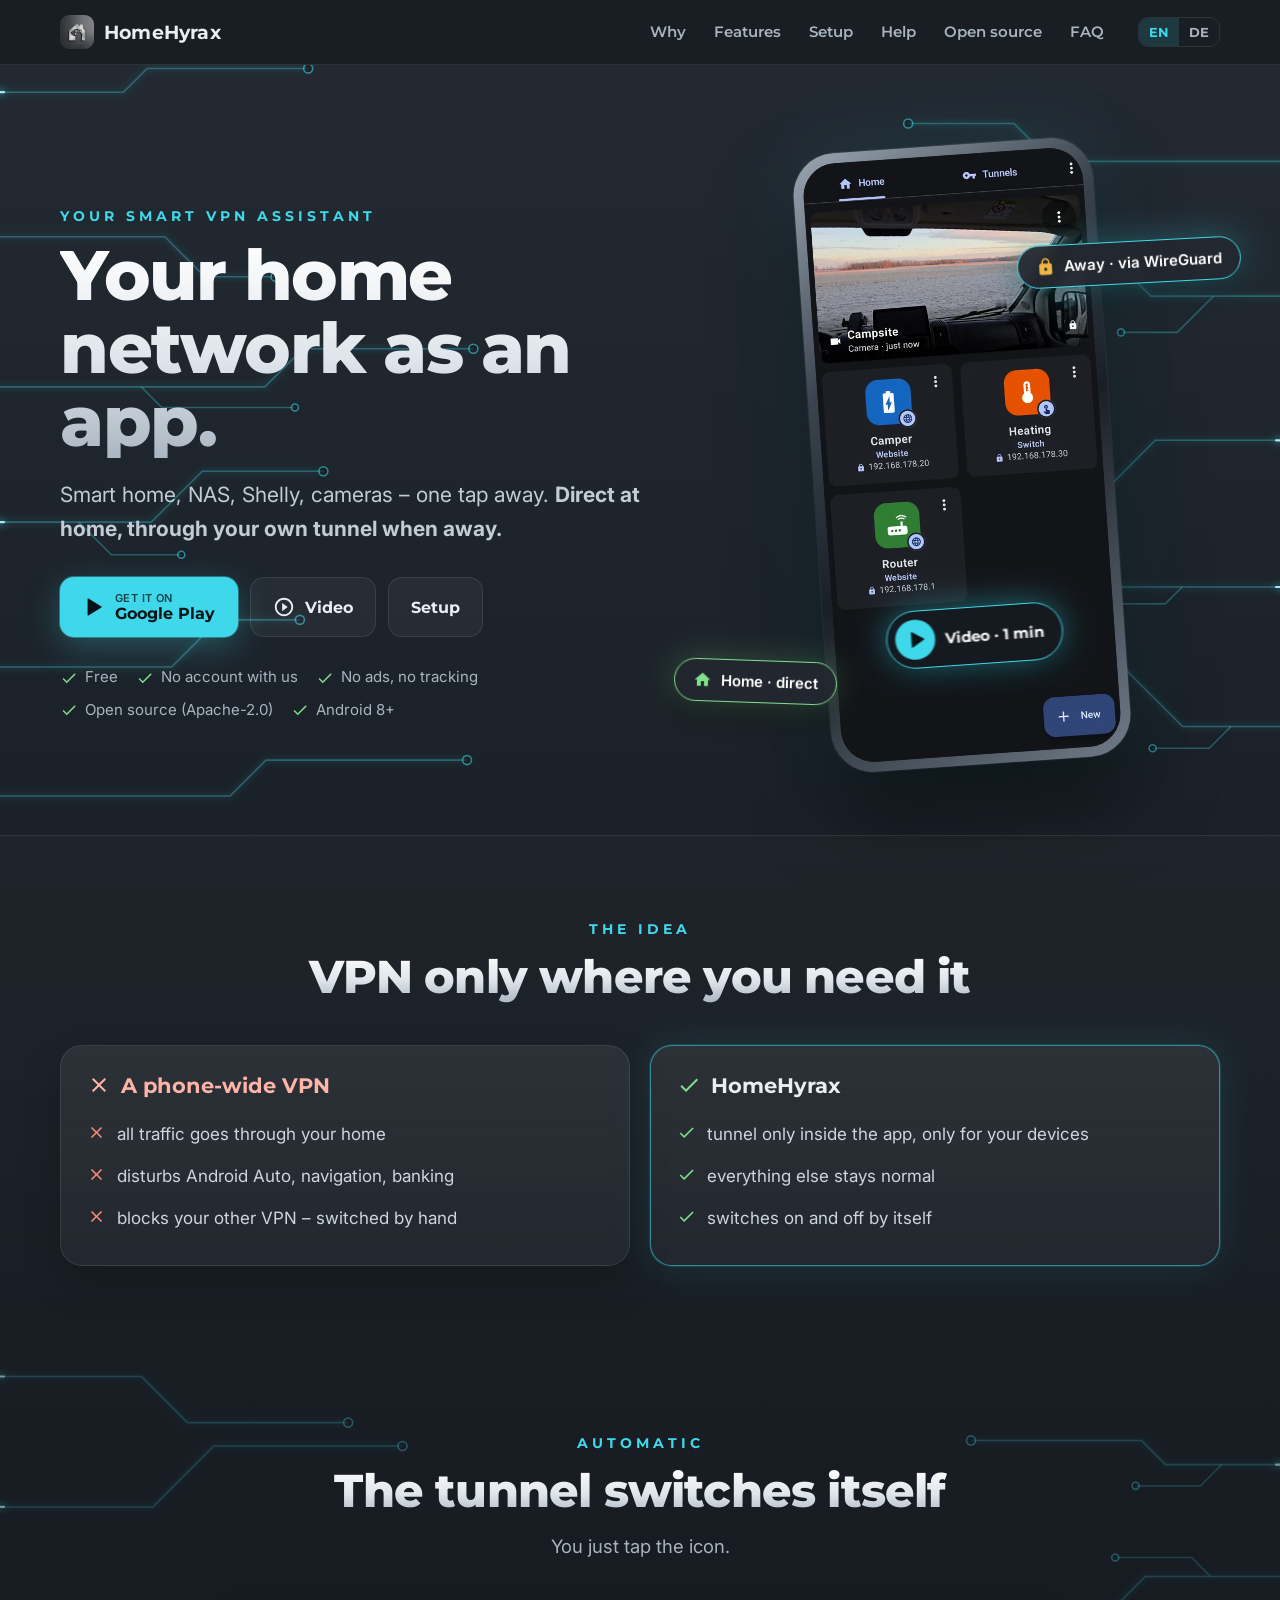
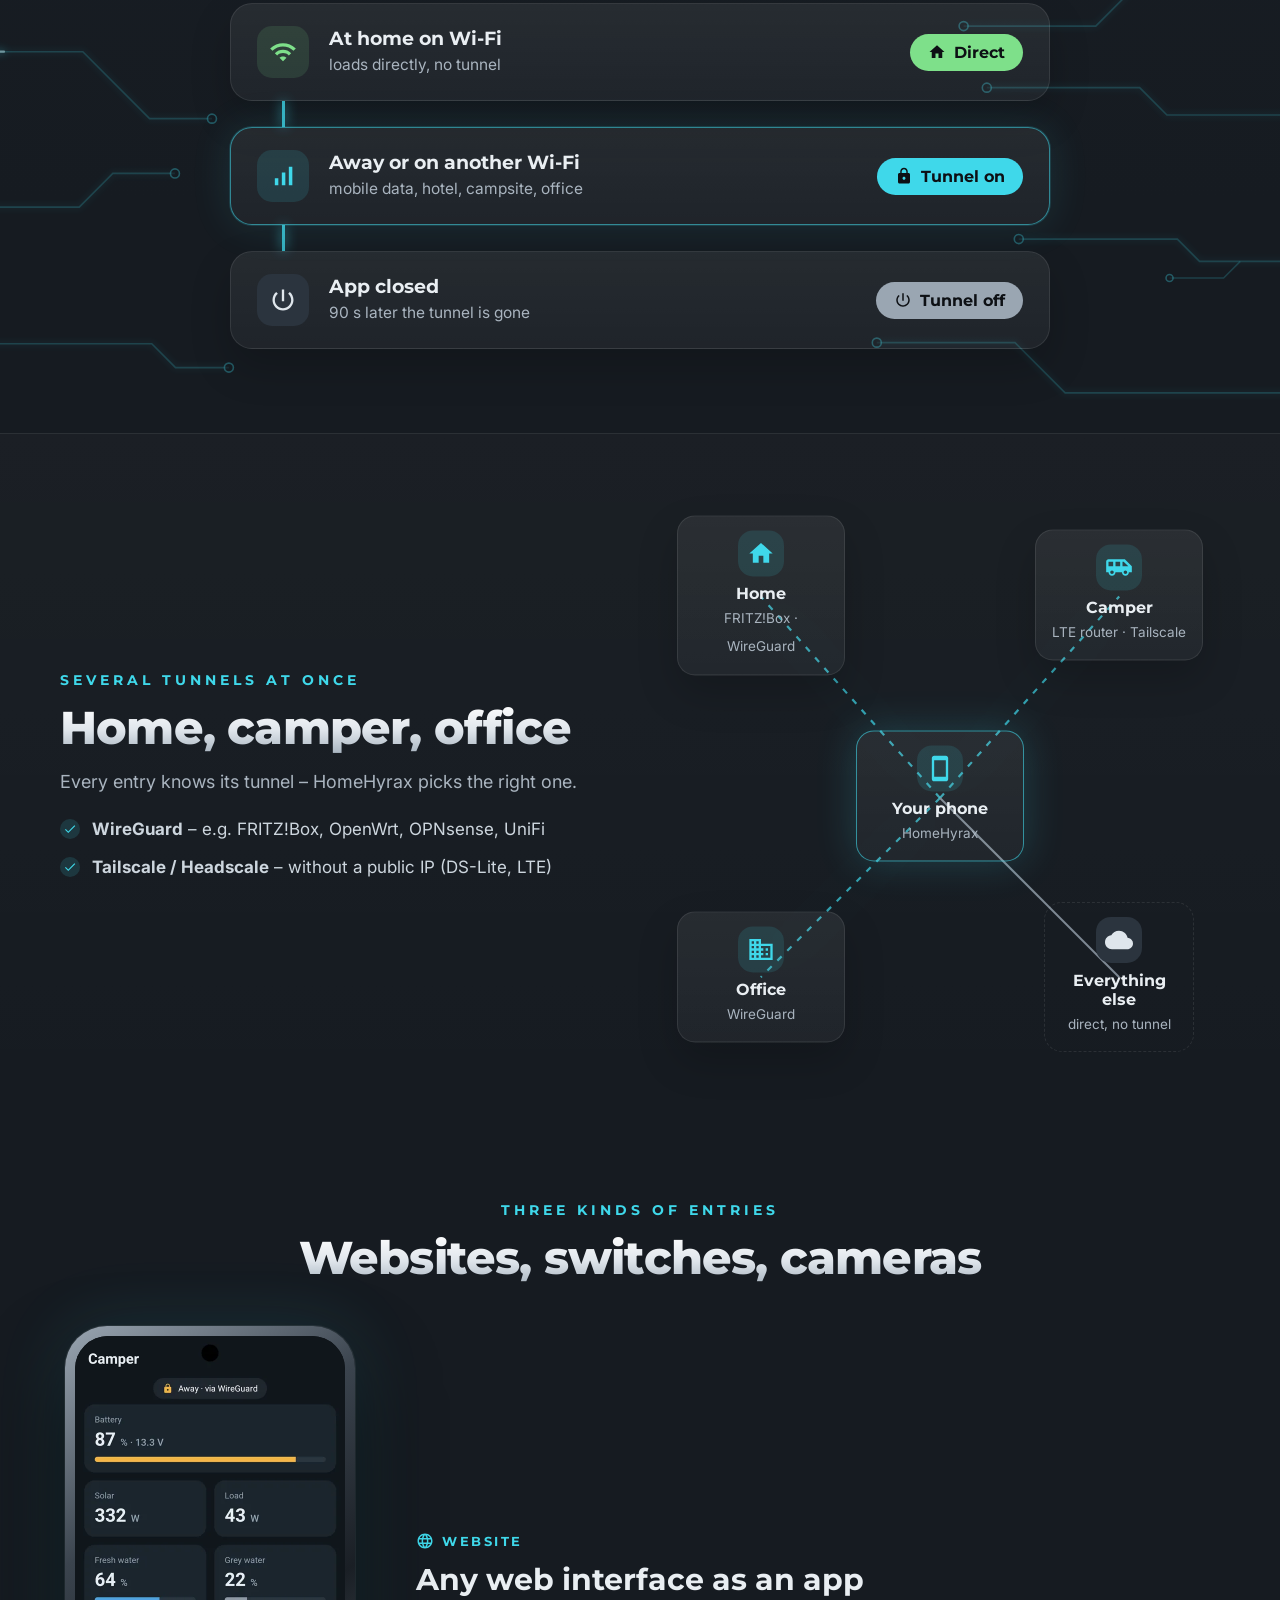
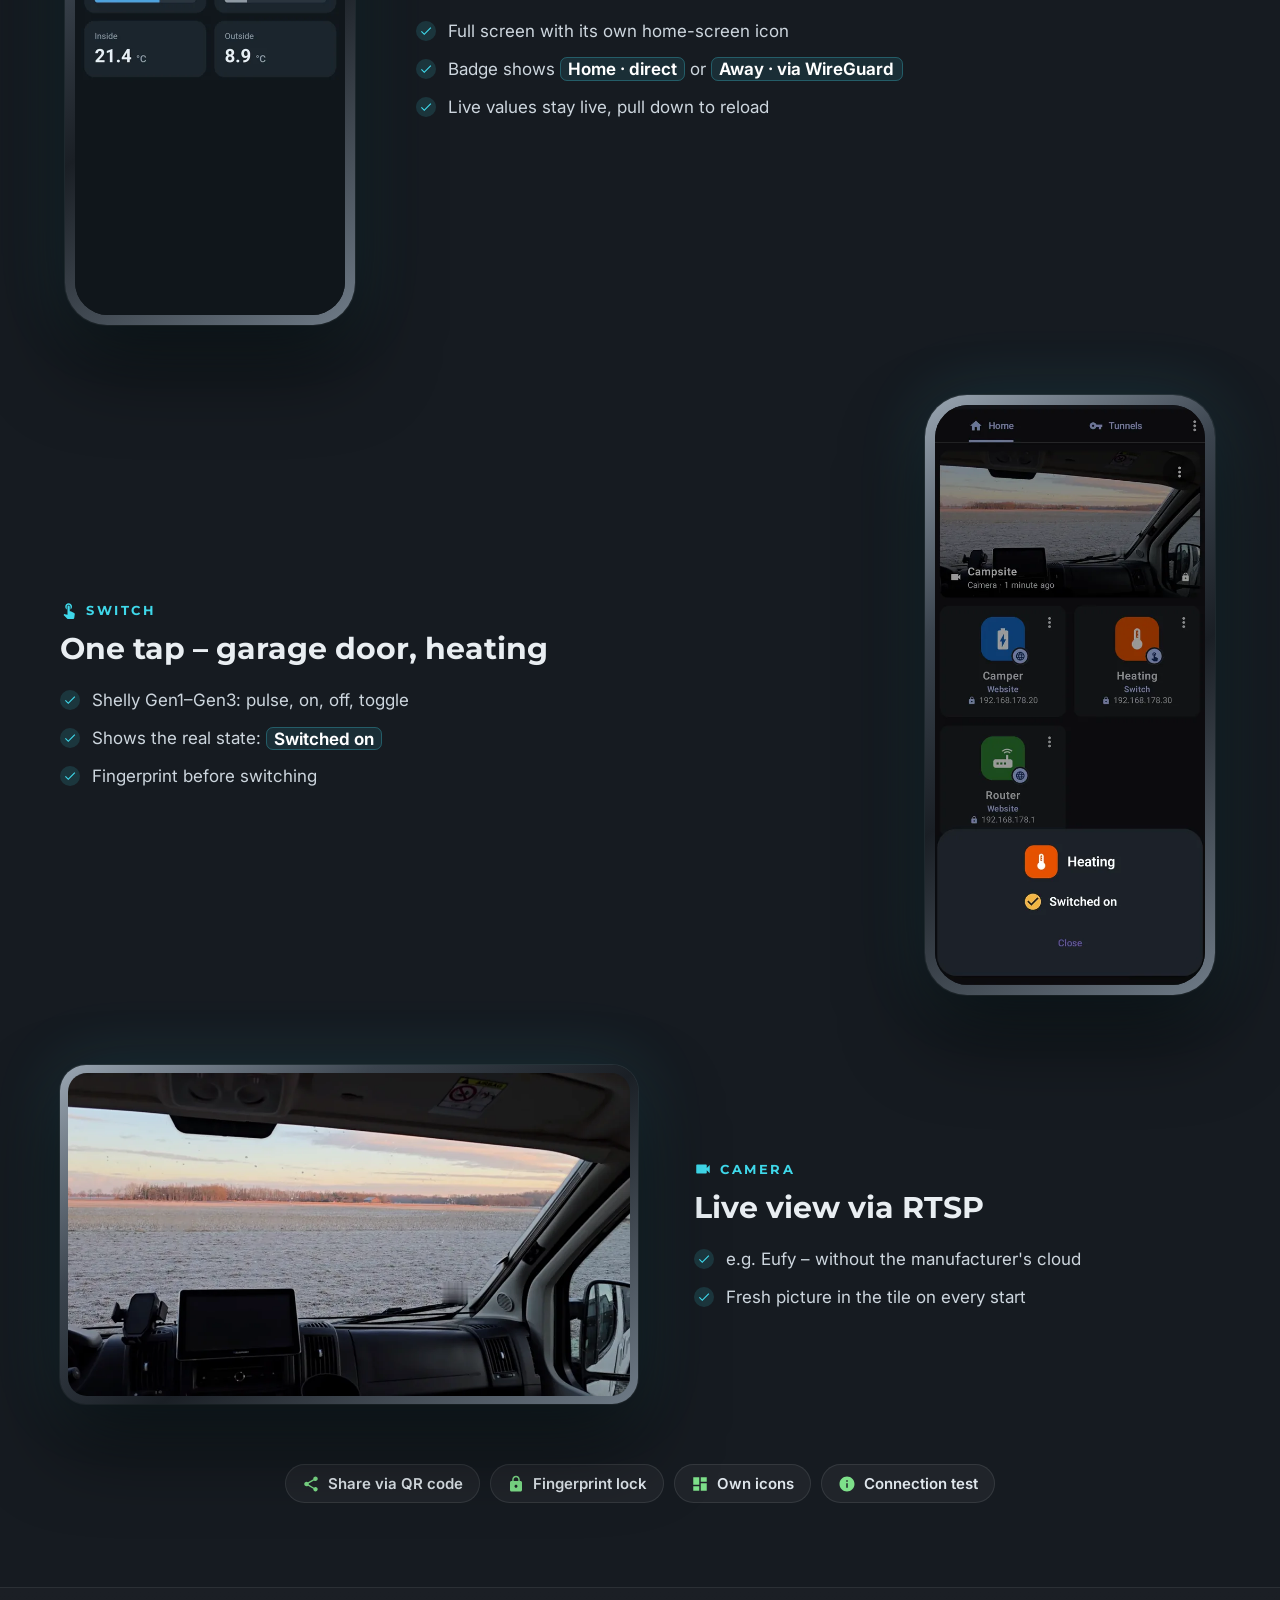
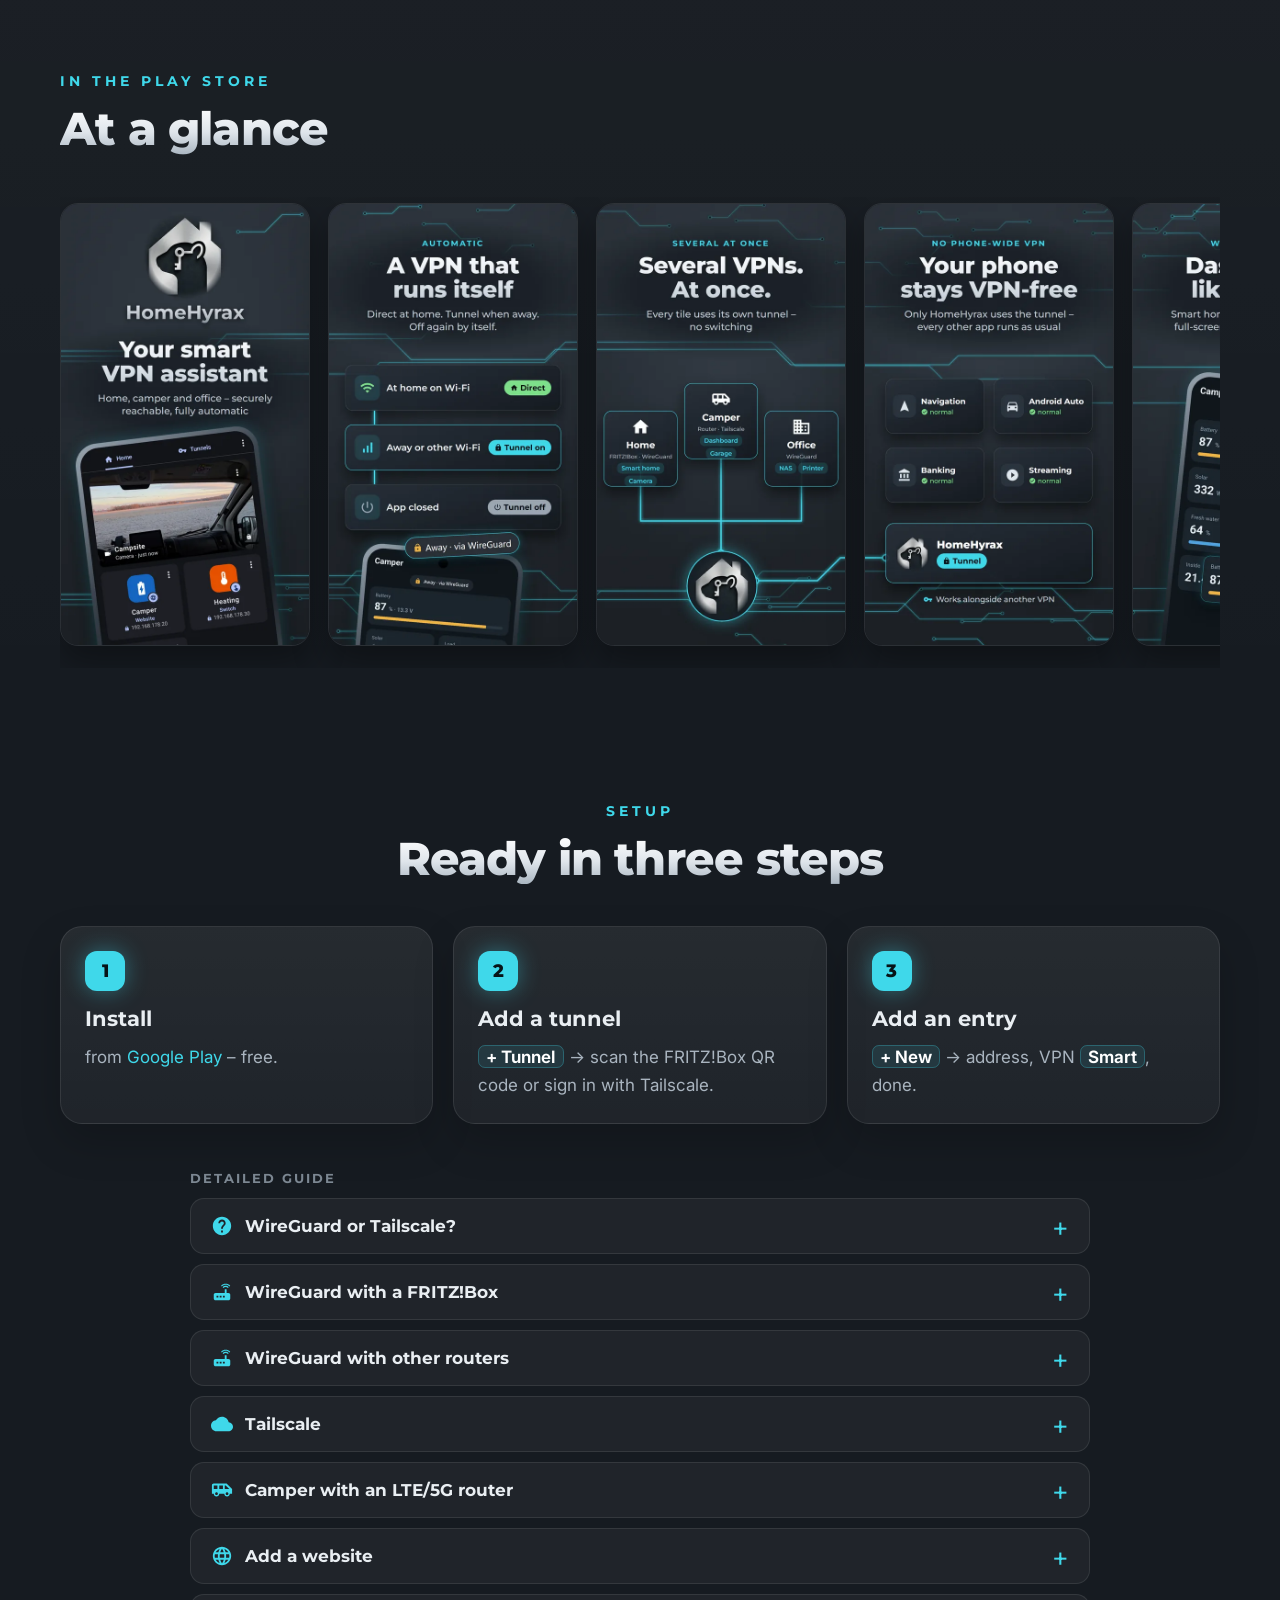
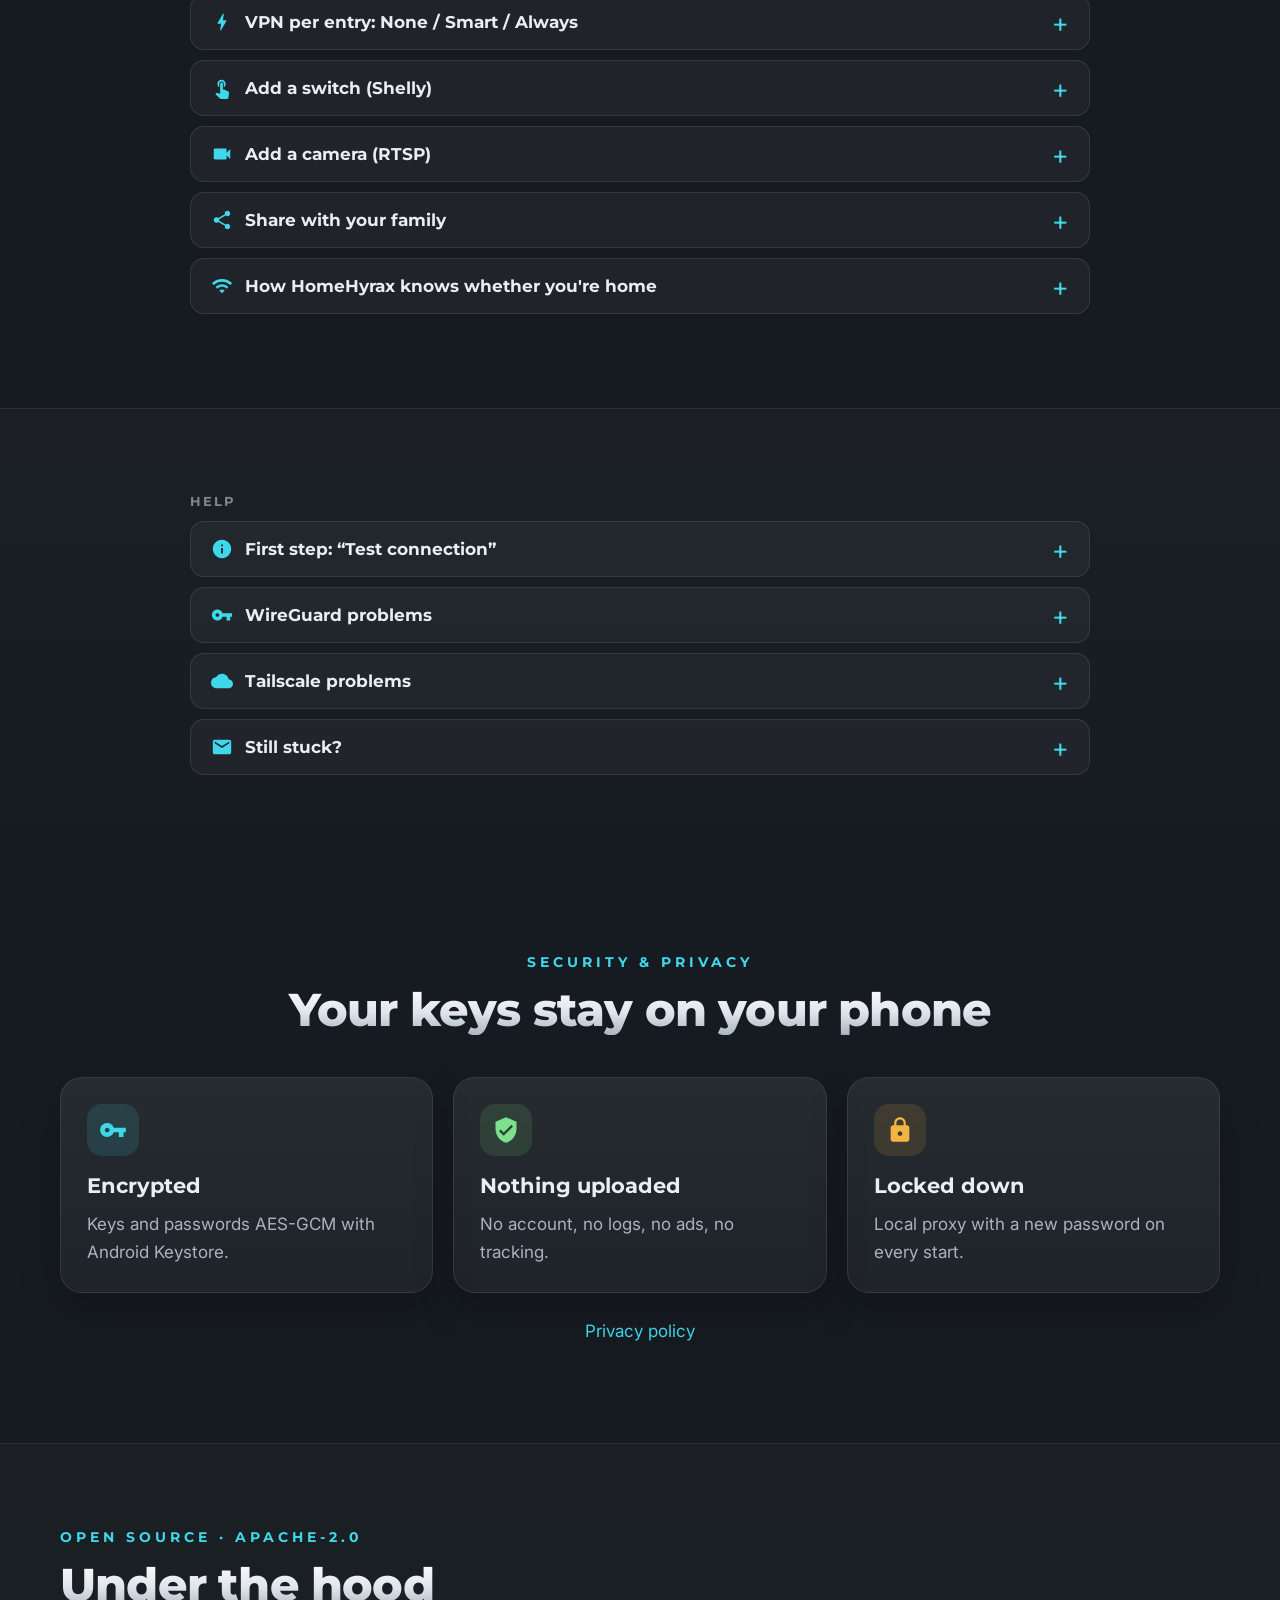
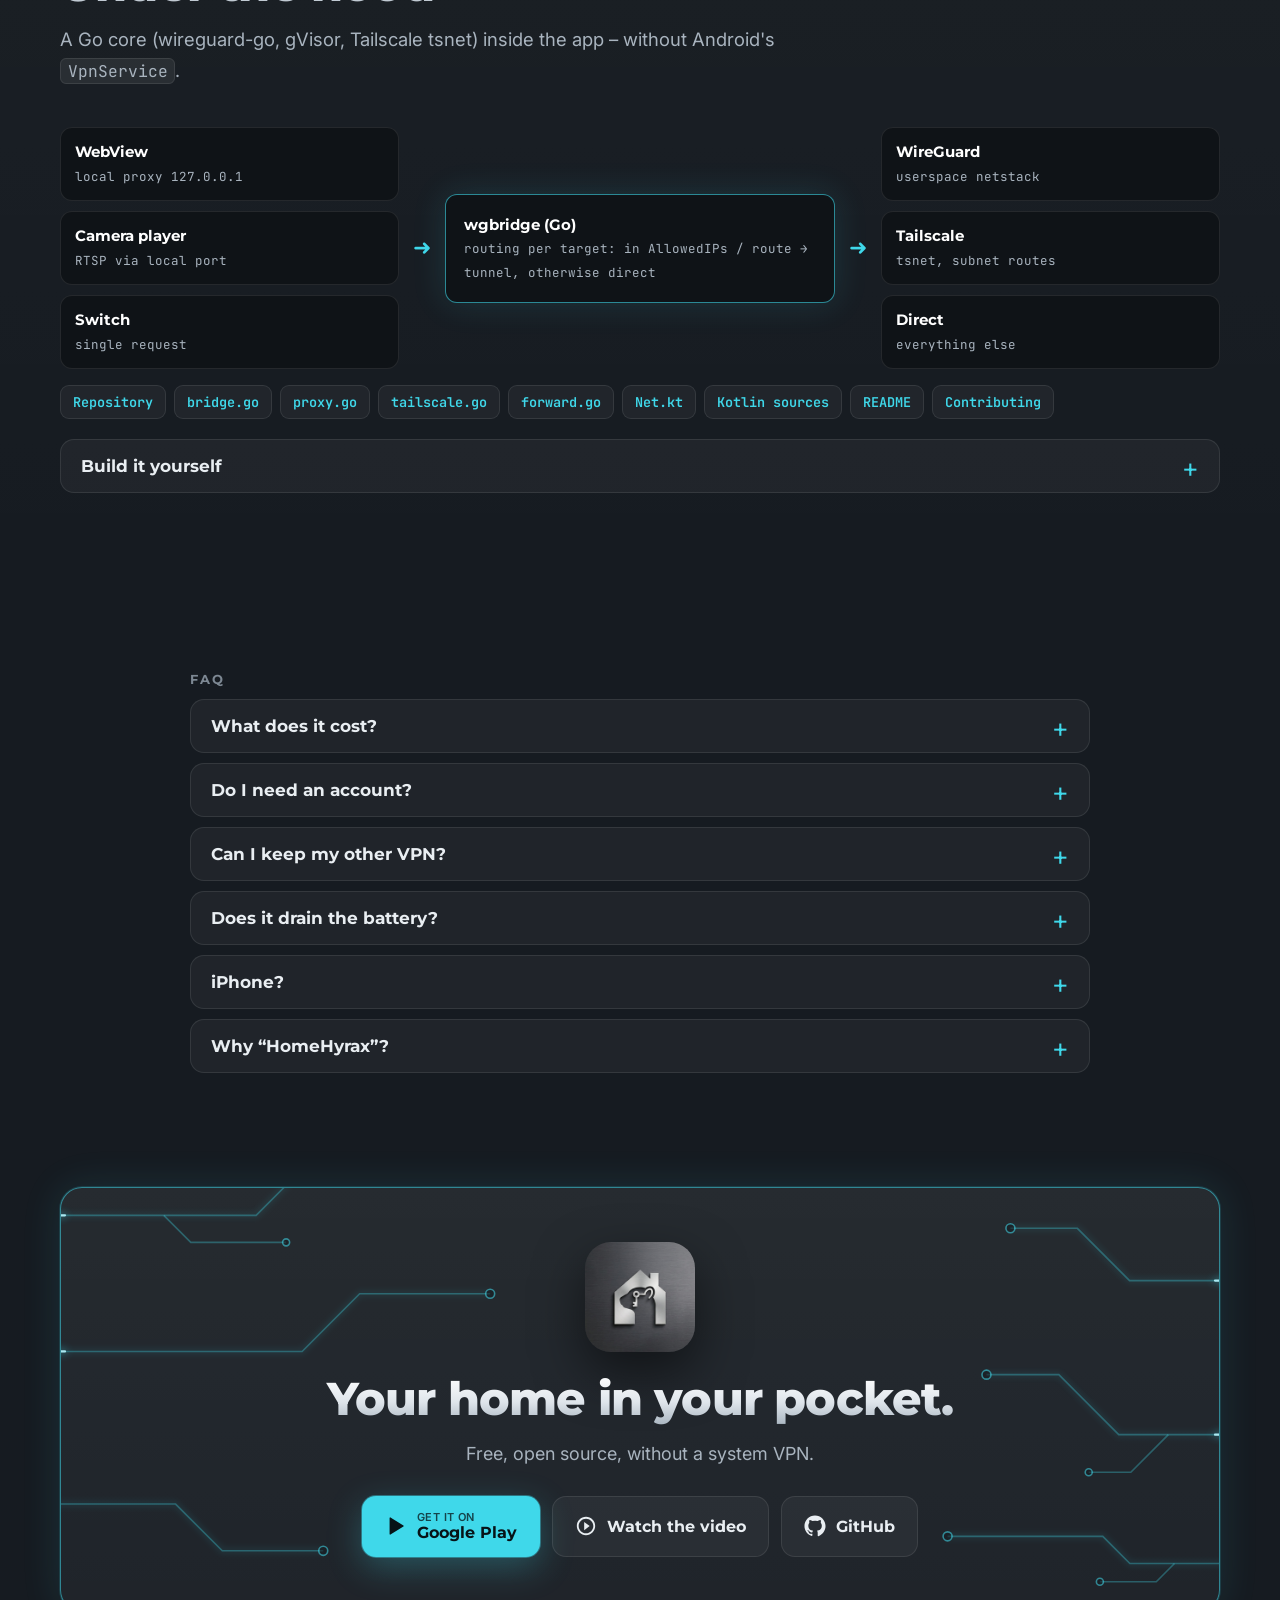
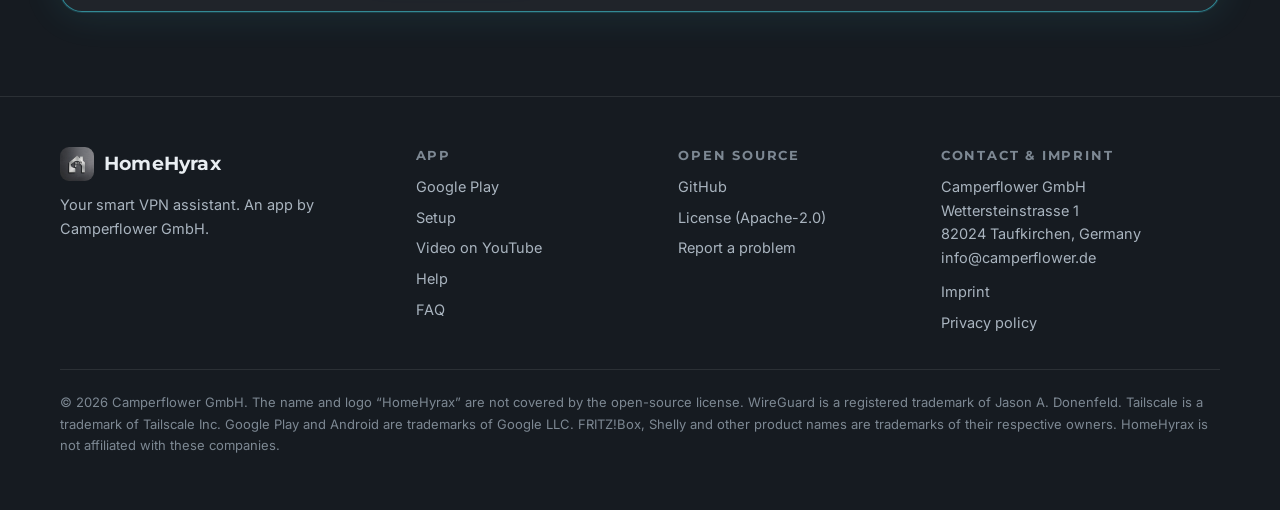
==== site/public/index.html @ 262009b5 "Update 2026-10-08" ====
<!doctype html>
<html lang="en">
<head>
<meta charset="utf-8">
<meta name="viewport" content="width=device-width, initial-scale=1">
<title>HomeHyrax – your smart VPN assistant for Android</title>
<meta name="description" content="Open the web interfaces, switches and cameras of your home network or camper like apps – directly at home, automatically through your own WireGuard or Tailscale tunnel when away. No system VPN, free, open source.">
<link rel="canonical" href="https://homehyrax.com/">
<link rel="alternate" hreflang="en" href="https://homehyrax.com/">
<link rel="alternate" hreflang="de" href="https://homehyrax.com/de/">
<link rel="alternate" hreflang="x-default" href="https://homehyrax.com/">
<meta property="og:type" content="website">
<meta property="og:title" content="HomeHyrax – your smart VPN assistant">
<meta property="og:description" content="Your home network as an app. Directly at home, automatically through your own tunnel when away – without switching on a VPN.">
<meta property="og:url" content="https://homehyrax.com/">
<meta property="og:image" content="https://homehyrax.com/assets/img/promo-en-1-assistent.webp">
<meta name="theme-color" content="#161b21">
<link rel="icon" href="assets/img/logo.png">
<link rel="preconnect" href="https://fonts.googleapis.com">
<link rel="preconnect" href="https://fonts.gstatic.com" crossorigin>
<link href="https://fonts.googleapis.com/css2?family=Inter:wght@400;500;600;700&family=JetBrains+Mono:wght@400;600&family=Montserrat:wght@600;700;800&display=swap" rel="stylesheet">
<link rel="stylesheet" href="assets/style.css">
</head>
<body>
<svg xmlns="http://www.w3.org/2000/svg" style="display:none" aria-hidden="true">
<symbol id="i-wifi" viewBox="0 0 24 24" fill="currentColor"><path d="M1 9l2 2c4.97-4.97 13.03-4.97 18 0l2-2C16.93 2.93 7.08 2.93 1 9zm8 8l3 3 3-3c-1.65-1.66-4.34-1.66-6 0zm-4-4l2 2c2.76-2.76 7.24-2.76 10 0l2-2C15.14 9.14 8.87 9.14 5 13z"/></symbol>
<symbol id="i-signal" viewBox="0 0 24 24" fill="currentColor"><path d="M17 4h3v16h-3V4zM5 14h3v6H5v-6zm6-5h3v11h-3V9z"/></symbol>
<symbol id="i-power" viewBox="0 0 24 24" fill="currentColor"><path d="M13 3h-2v10h2V3zm4.83 2.17l-1.42 1.42C17.99 7.86 19 9.81 19 12c0 3.87-3.13 7-7 7s-7-3.13-7-7c0-2.19 1.01-4.14 2.58-5.42L6.17 5.17C4.23 6.82 3 9.26 3 12c0 4.97 4.03 9 9 9s9-4.03 9-9c0-2.74-1.23-5.18-3.17-6.83z"/></symbol>
<symbol id="i-lock" viewBox="0 0 24 24" fill="currentColor"><path d="M18 8h-1V6c0-2.76-2.24-5-5-5S7 3.24 7 6v2H6c-1.1 0-2 .9-2 2v10c0 1.1.9 2 2 2h12c1.1 0 2-.9 2-2V10c0-1.1-.9-2-2-2zm-6 9c-1.1 0-2-.9-2-2s.9-2 2-2 2 .9 2 2-.9 2-2 2zm3.1-9H8.9V6c0-1.71 1.39-3.1 3.1-3.1 1.71 0 3.1 1.39 3.1 3.1v2z"/></symbol>
<symbol id="i-home" viewBox="0 0 24 24" fill="currentColor"><path d="M10 20v-6h4v6h5v-8h3L12 3 2 12h3v8z"/></symbol>
<symbol id="i-check" viewBox="0 0 24 24" fill="currentColor"><path d="M9 16.17L4.83 12l-1.42 1.41L9 19 21 7l-1.41-1.41z"/></symbol>
<symbol id="i-close" viewBox="0 0 24 24" fill="currentColor"><path d="M19 6.41L17.59 5 12 10.59 6.41 5 5 6.41 10.59 12 5 17.59 6.41 19 12 13.41 17.59 19 19 17.59 13.41 12z"/></symbol>
<symbol id="i-key" viewBox="0 0 24 24" fill="currentColor"><path d="M12.65 10C11.83 7.67 9.61 6 7 6c-3.31 0-6 2.69-6 6s2.69 6 6 6c2.61 0 4.83-1.67 5.65-4H17v4h4v-4h2v-4H12.65zM7 14c-1.1 0-2-.9-2-2s.9-2 2-2 2 .9 2 2-.9 2-2 2z"/></symbol>
<symbol id="i-web" viewBox="0 0 24 24" fill="currentColor"><path d="M11.99 2C6.47 2 2 6.48 2 12s4.47 10 9.99 10C17.52 22 22 17.52 22 12S17.52 2 11.99 2zm6.93 6h-2.95c-.32-1.25-.78-2.45-1.38-3.56 1.84.63 3.37 1.91 4.330 3.56zM12 4.040c.83 1.2 1.48 2.53 1.91 3.96h-3.82c.43-1.43 1.080-2.76 1.910-3.96zM4.26 14C4.1 13.36 4 12.69 4 12s.1-1.36.26-2h3.38c-.08.66-.14 1.32-.14 2s.06 1.34.14 2H4.26zm.82 2h2.95c.32 1.25.78 2.45 1.38 3.56-1.84-.63-3.37-1.9-4.33-3.56zm2.95-8H5.08c.96-1.66 2.49-2.93 4.33-3.56C8.81 5.55 8.35 6.75 8.03 8zM12 19.96c-.83-1.2-1.48-2.53-1.91-3.96h3.82c-.43 1.43-1.08 2.76-1.91 3.96zM14.34 14H9.66c-.09-.66-.16-1.32-.16-2s.07-1.35.16-2h4.68c.09.65.16 1.32.16 2s-.07 1.34-.16 2zm.25 5.56c.6-1.11 1.06-2.31 1.38-3.56h2.95c-.96 1.65-2.49 2.93-4.33 3.56zM16.36 14c.08-.66.14-1.32.14-2s-.06-1.34-.14-2h3.38c.16.64.26 1.31.26 2s-.1 1.36-.26 2h-3.38z"/></symbol>
<symbol id="i-touch" viewBox="0 0 24 24" fill="currentColor"><path d="M9 11.24V7.5C9 6.12 10.12 5 11.5 5S14 6.12 14 7.5v3.74c1.21-.81 2-2.18 2-3.74C16 5.01 13.99 3 11.5 3S7 5.01 7 7.5c0 1.56.79 2.93 2 3.74zm9.84 4.63l-4.54-2.26c-.17-.07-.35-.11-.54-.11H13v-6c0-.83-.67-1.5-1.5-1.5S10 6.67 10 7.5v10.74l-3.43-.72c-.08-.01-.15-.03-.24-.03-.31 0-.59.13-.79.33l-.79.8 4.94 4.94c.27.27.65.44 1.06.44h6.79c.75 0 1.33-.55 1.44-1.28l.75-5.27c.01-.07.02-.14.02-.2 0-.62-.38-1.16-.91-1.38z"/></symbol>
<symbol id="i-cam" viewBox="0 0 24 24" fill="currentColor"><path d="M17 10.5V7c0-.55-.45-1-1-1H4c-.55 0-1 .45-1 1v10c0 .55.45 1 1 1h12c.55 0 1-.45 1-1v-3.5l4 4v-11l-4 4z"/></symbol>
<symbol id="i-share" viewBox="0 0 24 24" fill="currentColor"><path d="M18 16.08c-.76 0-1.44.3-1.96.77L8.91 12.7c.05-.23.09-.46.09-.7s-.04-.47-.09-.7l7.05-4.11c.54.5 1.25.81 2.04.81 1.66 0 3-1.34 3-3s-1.34-3-3-3-3 1.34-3 3c0 .24.04.47.09.7L8.04 9.81C7.5 9.31 6.79 9 6 9c-1.66 0-3 1.34-3 3s1.34 3 3 3c.79 0 1.5-.31 2.04-.81l7.12 4.16c-.05.21-.08.43-.08.65 0 1.61 1.31 2.92 2.92 2.92s2.92-1.31 2.92-2.92-1.31-2.92-2.92-2.92z"/></symbol>
<symbol id="i-shield" viewBox="0 0 24 24" fill="currentColor"><path d="M12 1L3 5v6c0 5.55 3.84 10.74 9 12 5.16-1.26 9-6.45 9-12V5l-9-4zm-2 16l-4-4 1.41-1.41L10 14.17l6.59-6.59L18 9l-8 8z"/></symbol>
<symbol id="i-github" viewBox="0 0 24 24" fill="currentColor"><path d="M12 .5C5.65.5.5 5.65.5 12c0 5.08 3.29 9.39 7.86 10.91.58.1.79-.25.79-.56v-2c-3.2.7-3.87-1.36-3.87-1.36-.52-1.33-1.28-1.69-1.28-1.690-1.05-.72.08-.7.08-.7 1.16.08 1.77 1.19 1.77 1.19 1.03 1.77 2.71 1.26 3.37.96.1-.75.4-1.26.73-1.55-2.55-.29-5.24-1.28-5.24-5.69 0-1.26.45-2.29 1.19-3.1-.12-.29-.52-1.46.11-3.05 0 0 .97-.31 3.17 1.18a11 11 0 0 1 5.77 0c2.2-1.49 3.17-1.18 3.17-1.18.63 1.59.23 2.76.11 3.05.74.81 1.19 1.84 1.19 3.1 0 4.42-2.69 5.39-5.25 5.68.41.36.78 1.06.78 2.14v3.17c0 .31.21.67.8.56C20.21 21.39 23.5 17.08 23.5 12 23.5 5.65 18.35.5 12 .5z"/></symbol>
<symbol id="i-play" viewBox="0 0 24 24" fill="currentColor"><path d="M5 3.2v17.6c0 .5.55.8.98.54l14.1-8.8a.64.64 0 0 0 0-1.08L5.98 2.66A.63.63 0 0 0 5 3.2z"/></symbol>
<symbol id="i-car" viewBox="0 0 24 24" fill="currentColor"><path d="M18.92 6.01C18.72 5.42 18.16 5 17.5 5h-11c-.66 0-1.21.42-1.42 1.01L3 12v8c0 .55.45 1 1 1h1c.55 0 1-.45 1-1v-1h12v1c0 .55.45 1 1 1h1c.55 0 1-.45 1-1v-8l-2.08-5.99zM6.5 16c-.83 0-1.5-.67-1.5-1.5S5.67 13 6.5 13s1.5.67 1.5 1.5S7.33 16 6.5 16zm11 0c-.83 0-1.5-.67-1.5-1.5s.67-1.5 1.5-1.5 1.5.67 1.5 1.5-.67 1.5-1.5 1.5zM5 11l1.5-4.5h11L19 11H5z"/></symbol>
<symbol id="i-nav" viewBox="0 0 24 24" fill="currentColor"><path d="M12 2L4.5 20.29l.71.71L12 18l6.79 3 .71-.71z"/></symbol>
<symbol id="i-bank" viewBox="0 0 24 24" fill="currentColor"><path d="M4 10v7h3v-7H4zm6 0v7h3v-7h-3zM2 22h19v-3H2v3zm14-12v7h3v-7h-3zm-4.5-9L2 6v2h19V6l-9.5-5z"/></symbol>
<symbol id="i-tv" viewBox="0 0 24 24" fill="currentColor"><path d="M21 3H3c-1.1 0-2 .9-2 2v12c0 1.1.9 2 2 2h5v2h8v-2h5c1.1 0 1.99-.9 1.99-2L23 5c0-1.1-.9-2-2-2zm0 14H3V5h18v12z"/></symbol>
<symbol id="i-router" viewBox="0 0 24 24" fill="currentColor"><path d="M20.2 5.9l.8-.8C19.6 3.7 17.8 3 16 3s-3.6.7-5 2.1l.8.8C13 4.8 14.5 4.2 16 4.2s3 .6 4.2 1.7zm-.9.8c-.9-.9-2.1-1.4-3.3-1.4s-2.4.5-3.3 1.4l.8.8c.7-.7 1.6-1 2.5-1 .9 0 1.8.3 2.5 1l.8-.8zM19 13h-2V9h-2v4H5c-1.1 0-2 .9-2 2v4c0 1.1.9 2 2 2h14c1.1 0 2-.9 2-2v-4c0-1.1-.9-2-2-2zM8 18H6v-2h2v2zm3.5 0h-2v-2h2v2zm3.5 0h-2v-2h2v2z"/></symbol>
<symbol id="i-camper" viewBox="0 0 24 24" fill="currentColor"><path d="M17 5H3c-1.1 0-2 .89-2 2v9h2c0 1.65 1.34 3 3 3s3-1.35 3-3h5.5c0 1.65 1.34 3 3 3s3-1.35 3-3H23v-5l-6-6zM3 11V7h4v4H3zm3 6.5c-.83 0-1.5-.67-1.5-1.5s.67-1.5 1.5-1.5 1.5.67 1.5 1.5-.67 1.5-1.5 1.5zM13 11H9V7h4v4zm4.5 6.5c-.83 0-1.5-.67-1.5-1.5s.67-1.5 1.5-1.5 1.5.67 1.5 1.5-.67 1.5-1.5 1.5zM15 11V7h1l4 4h-5z"/></symbol>
<symbol id="i-office" viewBox="0 0 24 24" fill="currentColor"><path d="M12 7V3H2v18h20V7H12zM6 19H4v-2h2v2zm0-4H4v-2h2v2zm0-4H4V9h2v2zm0-4H4V5h2v2zm4 12H8v-2h2v2zm0-4H8v-2h2v2zm0-4H8V9h2v2zm0-4H8V5h2v2zm10 12h-8v-2h2v-2h-2v-2h2v-2h-2V9h8v10zm-2-8h-2v2h2v-2zm0 4h-2v2h2v-2z"/></symbol>
<symbol id="i-phone" viewBox="0 0 24 24" fill="currentColor"><path d="M17 1.01L7 1c-1.1 0-2 .9-2 2v18c0 1.1.9 2 2 2h10c1.1 0 2-.9 2-2V3c0-1.1-.9-1.99-2-1.99zM17 19H7V5h10v14z"/></symbol>
<symbol id="i-code" viewBox="0 0 24 24" fill="currentColor"><path d="M9.4 16.6L4.8 12l4.6-4.6L8 6l-6 6 6 6 1.4-1.4zm5.2 0l4.6-4.6-4.6-4.6L16 6l6 6-6 6-1.4-1.4z"/></symbol>
<symbol id="i-info" viewBox="0 0 24 24" fill="currentColor"><path d="M12 2C6.48 2 2 6.48 2 12s4.48 10 10 10 10-4.48 10-10S17.52 2 12 2zm1 15h-2v-6h2v6zm0-8h-2V7h2v2z"/></symbol>
<symbol id="i-warn" viewBox="0 0 24 24" fill="currentColor"><path d="M1 21h22L12 2 1 21zm12-3h-2v-2h2v2zm0-4h-2v-4h2v4z"/></symbol>
<symbol id="i-menu" viewBox="0 0 24 24" fill="currentColor"><path d="M3 18h18v-2H3v2zm0-5h18v-2H3v2zm0-7v2h18V6H3z"/></symbol>
<symbol id="i-dash" viewBox="0 0 24 24" fill="currentColor"><path d="M3 13h8V3H3v10zm0 8h8v-6H3v6zm10 0h8V11h-8v10zm0-18v6h8V3h-8z"/></symbol>
<symbol id="i-block" viewBox="0 0 24 24" fill="currentColor"><path d="M12 2C6.48 2 2 6.48 2 12s4.48 10 10 10 10-4.48 10-10S17.52 2 12 2zM4 12c0-4.42 3.58-8 8-8 1.85 0 3.55.63 4.9 1.69L5.69 16.9C4.63 15.55 4 13.85 4 12zm8 8c-1.85 0-3.55-.63-4.9-1.69L18.31 7.1C19.37 8.45 20 10.15 20 12c0 4.42-3.58 8-8 8z"/></symbol>
<symbol id="i-qr" viewBox="0 0 24 24" fill="currentColor"><path d="M3 11h8V3H3v8zm2-6h4v4H5V5zM3 21h8v-8H3v8zm2-6h4v4H5v-4zM13 3v8h8V3h-8zm6 6h-4V5h4v4zM19 19h2v2h-2zM13 13h2v2h-2zM15 15h2v2h-2zM13 17h2v2h-2zM15 19h2v2h-2zM17 17h2v2h-2zM17 13h2v2h-2zM19 15h2v2h-2z"/></symbol>
<symbol id="i-cloud" viewBox="0 0 24 24" fill="currentColor"><path d="M19.35 10.04C18.67 6.59 15.64 4 12 4 9.11 4 6.6 5.64 5.35 8.04 2.34 8.36 0 10.91 0 14c0 3.31 2.69 6 6 6h13c2.76 0 5-2.24 5-5 0-2.64-2.05-4.78-4.65-4.96z"/></symbol>
<symbol id="i-bolt" viewBox="0 0 24 24" fill="currentColor"><path d="M11 21h-1l1-7H7.5c-.58 0-.57-.32-.38-.66.19-.34.05-.08.07-.12C8.48 10.94 10.42 7.54 13 3h1l-1 7h3.5c.49 0 .56.33.47.51l-.07.15C12.96 17.55 11 21 11 21z"/></symbol>
<symbol id="i-mail" viewBox="0 0 24 24" fill="currentColor"><path d="M20 4H4c-1.1 0-1.99.9-1.99 2L2 18c0 1.1.9 2 2 2h16c1.1 0 2-.9 2-2V6c0-1.1-.9-2-2-2zm0 4l-8 5-8-5V6l8 5 8-5v2z"/></symbol>
<symbol id="i-video" viewBox="0 0 24 24" fill="currentColor"><path d="M10 16.5l6-4.5-6-4.5v9zM12 2C6.48 2 2 6.48 2 12s4.48 10 10 10 10-4.48 10-10S17.52 2 12 2zm0 18c-4.41 0-8-3.59-8-8s3.59-8 8-8 8 3.59 8 8-3.59 8-8 8z"/></symbol>
<symbol id="i-family" viewBox="0 0 24 24" fill="currentColor"><path d="M16 11c1.66 0 2.99-1.34 2.99-3S17.66 5 16 5c-1.66 0-3 1.34-3 3s1.34 3 3 3zm-8 0c1.66 0 2.99-1.34 2.99-3S9.66 5 8 5C6.34 5 5 6.34 5 8s1.34 3 3 3zm0 2c-2.33 0-7 1.17-7 3.5V19h14v-2.5c0-2.33-4.67-3.5-7-3.5zm8 0c-.29 0-.62.02-.97.05 1.16.84 1.97 1.97 1.97 3.45V19h6v-2.5c0-2.33-4.67-3.5-7-3.5z"/></symbol>
<symbol id="i-help" viewBox="0 0 24 24" fill="currentColor"><path d="M12 2C6.48 2 2 6.48 2 12s4.48 10 10 10 10-4.48 10-10S17.52 2 12 2zm1 17h-2v-2h2v2zm2.07-7.75l-.9.92C13.45 12.9 13 13.5 13 15h-2v-.5c0-1.1.45-2.1 1.17-2.83l1.24-1.26c.37-.36.59-.86.59-1.41 0-1.1-.9-2-2-2s-2 .9-2 2H8c0-2.21 1.79-4 4-4s4 1.79 4 4c0 .88-.36 1.68-.93 2.25z"/></symbol>
</svg>

<a class="skip" href="#main">Skip to content</a>

<header class="top">
  <div class="wrap">
    <a class="brand" href="#top"><img src="assets/img/logo.png" alt="" width="34" height="34"><span>HomeHyrax</span></a>
    <nav class="nav" aria-label="Main">
      <a href="#why">Why</a>
      <a href="#features">Features</a>
      <a href="#guide">Setup</a>
      <a href="#help">Help</a>
      <a href="#tech">Open source</a>
      <a href="#faq">FAQ</a>
    </nav>
    <div class="lang" aria-label="Language"><span>EN</span><a href="de/" hreflang="de" lang="de">DE</a></div>
    <button class="menu-btn" aria-label="Menu" aria-expanded="false"><svg><use href="#i-menu"/></svg></button>
  </div>
</header>

<main id="main">
<!-- ============ HERO ============ -->
<div class="hero" id="top">
  <div class="circuit" data-seed="11"></div>
  <div class="wrap">
    <div>
      <p class="eyebrow">Your smart VPN assistant</p>
      <h1 class="metal">Your home network as an app.</h1>
      <p class="lead">Smart home, NAS, Shelly, cameras – one tap away. <b>Direct at home, through your own tunnel when away.</b></p>
      <div class="cta">
        <a class="btn btn-primary" href="https://play.google.com/store/apps/details?id=de.camperflower.homehyrax&amp;hl=en"><svg><use href="#i-play"/></svg><span class="two"><small>Get it on</small>Google Play</span></a>
        <a class="btn btn-ghost" href="assets/video/homehyrax-en.mp4" data-play><svg><use href="#i-video"/></svg>Video</a>
        <a class="btn btn-ghost" href="#guide">Setup</a>
      </div>
      <ul class="facts">
        <li><svg><use href="#i-check"/></svg>Free</li>
        <li><svg><use href="#i-check"/></svg>No account with us</li>
        <li><svg><use href="#i-check"/></svg>No ads, no tracking</li>
        <li><svg><use href="#i-check"/></svg>Open source (Apache-2.0)</li>
        <li><svg><use href="#i-check"/></svg>Android 8+</li>
      </ul>
    </div>
    <div class="stage">
      <div class="phone"><div class="screen"><img src="assets/img/en-home.webp" alt="HomeHyrax home screen with camera, website and switch tiles" width="540" height="1110">
        <button class="vplay" data-play data-src="assets/video/homehyrax-en.mp4" data-poster="assets/video/homehyrax-en.jpg" aria-label="Play video · 1 min: HomeHyrax explained"><span class="vring"><svg><use href="#i-play"/></svg></span>Video · 1 min</button>
      </div></div>
      <div class="pill away"><svg class="gold"><use href="#i-lock"/></svg>Away · via WireGuard</div>
      <div class="pill home"><svg class="green"><use href="#i-home"/></svg>Home · direct</div>
    </div>
  </div>
</div>

<!-- ============ WHY ============ -->
<section class="alt" id="why">
  <div class="wrap">
    <div class="sec-head center">
      <p class="eyebrow">The idea</p>
      <h2 class="metal">VPN only where you need it</h2>
    </div>
    <div class="grid g2 versus">
      <div class="card bad">
        <h3><svg width="24" height="24"><use href="#i-close"/></svg>A phone-wide VPN</h3>
        <ul>
          <li><svg><use href="#i-close"/></svg>all traffic goes through your home</li>
          <li><svg><use href="#i-close"/></svg>disturbs Android Auto, navigation, banking</li>
          <li><svg><use href="#i-close"/></svg>blocks your other VPN – switched by hand</li>
        </ul>
      </div>
      <div class="card good glow">
        <h3><svg width="24" height="24" style="color:var(--green)"><use href="#i-check"/></svg>HomeHyrax</h3>
        <ul>
          <li><svg><use href="#i-check"/></svg>tunnel only inside the app, only for your devices</li>
          <li><svg><use href="#i-check"/></svg>everything else stays normal</li>
          <li><svg><use href="#i-check"/></svg>switches on and off by itself</li>
        </ul>
      </div>
    </div>
  </div>
</section>

<!-- ============ AUTOMATIC ============ -->
<section id="automatic">
  <div class="circuit" data-seed="23" style="opacity:.6"></div>
  <div class="wrap" style="position:relative">
    <div class="sec-head center">
      <p class="eyebrow">Automatic</p>
      <h2 class="metal">The tunnel switches itself</h2>
      <p>You just tap the icon.</p>
    </div>
    <div class="flow">
      <div class="card">
        <div class="ico g"><svg><use href="#i-wifi"/></svg></div>
        <div class="lbl"><b>At home on Wi-Fi</b><span>loads directly, no tunnel</span></div>
        <span class="state direct"><svg><use href="#i-home"/></svg>Direct</span>
      </div>
      <div class="link"></div>
      <div class="card glow">
        <div class="ico c"><svg><use href="#i-signal"/></svg></div>
        <div class="lbl"><b>Away or on another Wi-Fi</b><span>mobile data, hotel, campsite, office</span></div>
        <span class="state tun"><svg><use href="#i-lock"/></svg>Tunnel on</span>
      </div>
      <div class="link"></div>
      <div class="card">
        <div class="ico"><svg><use href="#i-power"/></svg></div>
        <div class="lbl"><b>App closed</b><span>90 s later the tunnel is gone</span></div>
        <span class="state off"><svg><use href="#i-power"/></svg>Tunnel off</span>
      </div>
    </div>
  </div>
</section>

<!-- ============ MULTI ============ -->
<section class="alt" id="multi">
  <div class="wrap multi">
    <div>
      <p class="eyebrow">Several tunnels at once</p>
      <h2 class="metal">Home, camper, office</h2>
      <p class="muted" style="font-size:18px">Every entry knows its tunnel – HomeHyrax picks the right one.</p>
      <ul class="ticks">
        <li><b>WireGuard</b> – e.g. FRITZ!Box, OpenWrt, OPNsense, UniFi</li>
        <li><b>Tailscale / Headscale</b> – without a public IP (DS-Lite, LTE)</li>
      </ul>
    </div>
    <div class="diagram" aria-label="Diagram: phone with three tunnels and direct internet">
      <svg viewBox="0 0 100 92" preserveAspectRatio="none" aria-hidden="true">
        <path class="wire dash" d="M50 50 L18 14" vector-effect="non-scaling-stroke"/>
        <path class="wire dash" d="M50 50 L82 14" vector-effect="non-scaling-stroke"/>
        <path class="wire dash" d="M50 50 L18 82" vector-effect="non-scaling-stroke"/>
        <path d="M50 50 L82 82" stroke="#7d8893" stroke-width="2" fill="none" vector-effect="non-scaling-stroke"/>
      </svg>
      <div class="node me" style="left:50%;top:54%"><div class="card"><div class="ico c"><svg><use href="#i-phone"/></svg></div><b>Your phone</b><span>HomeHyrax</span></div></div>
      <div class="node" style="left:18%;top:15%"><div class="card"><div class="ico c"><svg><use href="#i-home"/></svg></div><b>Home</b><span>FRITZ!Box · WireGuard</span></div></div>
      <div class="node" style="left:82%;top:15%"><div class="card"><div class="ico c"><svg><use href="#i-camper"/></svg></div><b>Camper</b><span>LTE router · Tailscale</span></div></div>
      <div class="node" style="left:18%;top:89%"><div class="card"><div class="ico c"><svg><use href="#i-office"/></svg></div><b>Office</b><span>WireGuard</span></div></div>
      <div class="node inet" style="left:82%;top:89%"><div class="card"><div class="ico"><svg><use href="#i-cloud"/></svg></div><b>Everything else</b><span>direct, no tunnel</span></div></div>
    </div>
  </div>
</section>

<!-- ============ FEATURES ============ -->
<section id="features">
  <div class="wrap">
    <div class="sec-head center">
      <p class="eyebrow">Three kinds of entries</p>
      <h2 class="metal">Websites, switches, cameras</h2>
    </div>
    <div class="kinds">
      <div class="kind">
        <div class="shot"><div class="phone"><div><img src="assets/img/en-dashboard.webp" alt="Camper dashboard opened away via WireGuard" width="540" height="1170" loading="lazy"></div></div></div>
        <div>
          <span class="tag"><svg><use href="#i-web"/></svg>Website</span>
          <h3 style="font-size:30px">Any web interface as an app</h3>
          <ul class="ticks">
            <li>Full screen with its own home-screen icon</li>
            <li>Badge shows <span class="ui">Home · direct</span> or <span class="ui">Away · via WireGuard</span></li>
            <li>Live values stay live, pull down to reload</li>
          </ul>
        </div>
      </div>
      <div class="kind">
        <div class="shot"><div class="phone"><div><img src="assets/img/en-switch.webp" alt="Switch tile reports: Heating switched on" width="540" height="1110" loading="lazy"></div></div></div>
        <div>
          <span class="tag"><svg><use href="#i-touch"/></svg>Switch</span>
          <h3 style="font-size:30px">One tap – garage door, heating</h3>
          <ul class="ticks">
            <li>Shelly Gen1–Gen3: pulse, on, off, toggle</li>
            <li>Shows the real state: <span class="ui">Switched on</span></li>
            <li>Fingerprint before switching</li>
          </ul>
        </div>
      </div>
      <div class="kind camera">
        <div class="shot"><div class="phone wide"><div><img src="assets/img/camera.webp" alt="Live camera view from inside a camper" width="1080" height="609" loading="lazy"></div></div></div>
        <div>
          <span class="tag"><svg><use href="#i-cam"/></svg>Camera</span>
          <h3 style="font-size:30px">Live view via RTSP</h3>
          <ul class="ticks">
            <li>e.g. Eufy – without the manufacturer's cloud</li>
            <li>Fresh picture in the tile on every start</li>
          </ul>
        </div>
      </div>
    </div>
    <div class="chips" style="margin-top:60px">
      <span class="chip"><svg><use href="#i-share"/></svg>Share via QR code</span>
      <span class="chip"><svg><use href="#i-lock"/></svg>Fingerprint lock</span>
      <span class="chip"><svg><use href="#i-dash"/></svg>Own icons</span>
      <span class="chip"><svg><use href="#i-info"/></svg>Connection test</span>
    </div>
  </div>
</section>

<!-- ============ GALLERY ============ -->
<section class="alt" id="gallery" style="padding-bottom:50px">
  <div class="wrap">
    <div class="sec-head"><p class="eyebrow">In the Play Store</p><h2 class="metal">At a glance</h2></div>
    <div class="gallery">
      <img src="assets/img/promo-en-1-assistent.webp" alt="Your smart VPN assistant" width="540" height="960" loading="lazy">
      <img src="assets/img/promo-en-2-automatisch.webp" alt="The VPN switches itself" width="540" height="960" loading="lazy">
      <img src="assets/img/promo-en-3-mehrere-vpns.webp" alt="Several VPNs at once" width="540" height="960" loading="lazy">
      <img src="assets/img/promo-en-4-handy-frei.webp" alt="Your phone stays VPN-free" width="540" height="960" loading="lazy">
      <img src="assets/img/promo-en-5-dashboards.webp" alt="Dashboards" width="540" height="960" loading="lazy">
      <img src="assets/img/promo-en-6-kamera-schalter.webp" alt="Camera and switch" width="540" height="960" loading="lazy">
      <img src="assets/img/promo-en-7-ohne-abo.webp" alt="No subscription, open source" width="540" height="960" loading="lazy">
    </div>
  </div>
</section>

<!-- ============ GUIDE ============ -->
<section id="guide">
  <div class="wrap">
    <div class="sec-head center">
      <p class="eyebrow">Setup</p>
      <h2 class="metal">Ready in three steps</h2>
    </div>
    <div class="three">
      <div class="card"><span class="num">1</span><h3>Install</h3><p>from <a href="https://play.google.com/store/apps/details?id=de.camperflower.homehyrax&amp;hl=en">Google Play</a> – free.</p></div>
      <div class="card"><span class="num">2</span><h3>Add a tunnel</h3><p><span class="ui">+ Tunnel</span> → scan the FRITZ!Box QR code or sign in with Tailscale.</p></div>
      <div class="card"><span class="num">3</span><h3>Add an entry</h3><p><span class="ui">+ New</span> → address, VPN <span class="ui">Smart</span>, done.</p></div>
    </div>
    <div class="acc">
      <p class="acc-title">Detailed guide</p>
<details id="g-choose"><summary><svg><use href="#i-help"/></svg>WireGuard or Tailscale?</summary><div>
          <div class="choose">
            <div class="card glow">
              <h4><svg width="22" height="22" style="color:var(--cyan)"><use href="#i-key"/></svg>WireGuard</h4>
              <span class="best">Fastest and most private</span>
              <ul>
                <li>Phone connects <b>directly</b> to your router, nobody in between</li>
                <li>Needs a connection reachable from outside: own public IPv4 (classic DSL/fiber) or IPv6</li>
                <li>Built into the FRITZ!Box from FRITZ!OS 7.50</li>
              </ul>
            </div>
            <div class="card">
              <h4><svg width="22" height="22" style="color:var(--cyan)"><use href="#i-cloud"/></svg>Tailscale / Headscale</h4>
              <span class="best">When the router isn't reachable from outside</span>
              <ul>
                <li>For DS-Lite, CGNAT, many cable/fiber lines, LTE/5G routers – e.g. in the camper</li>
                <li>No port forwarding: both sides connect outward</li>
                <li>Needs a device at home as subnet router (Raspberry Pi, NAS …)</li>
                <li>Sign-in via Tailscale (free for personal use) or your own Headscale server</li>
              </ul>
            </div>
          </div>
          <div class="note info"><svg><use href="#i-info"/></svg><p><b>Not sure?</b> If your FRITZ!Box shows an IPv4 address under <span class="ui path">Internet → Online Monitor</span> that does not start with <code>100.64</code>–<code>100.127</code>, and the overview does not say “DS-Lite”, WireGuard will usually work. Otherwise take Tailscale.</p></div>
</div></details>
<details id="g-fritz"><summary><svg><use href="#i-router"/></svg>WireGuard with a FRITZ!Box</summary><div>
          <p>From FRITZ!OS 7.50. Other routers: <a href="#g-wg-other">see below</a>.</p>
          <ol class="steps">
            <li>Open <code>http://fritz.box</code> in a browser and log in.</li>
            <li>Go to <span class="ui path">Internet → Permit Access → VPN (WireGuard)</span> → <span class="ui">Add connection</span>.</li>
            <li>Choose <span class="ui">Connect a single device</span>, name it e.g. “HomeHyrax phone”, continue.</li>
            <li>Confirm on the FRITZ!Box when asked (button on the box or phone).</li>
            <li>A <b>QR code</b> appears – keep the page open.</li>
            <li>In HomeHyrax: <span class="ui">Tunnels</span> → <span class="ui">+ Tunnel</span> → <span class="ui">Scan QR code</span>. Alternatives: take a screenshot and choose <span class="ui">QR code from image (screenshot)</span>, load the file via <span class="ui">Choose file (.conf)</span>, or <span class="ui">… or paste configuration</span>.</li>
            <li>Save. With <span class="ui">Test connection</span> you see right away whether the FRITZ!Box answers (on your home Wi-Fi the test may fail – that's normal).</li>
          </ol>
          <div class="note"><svg><use href="#i-warn"/></svg><p><b>One connection per phone.</b> Two phones with the same key disturb each other as soon as both are away at the same time. Create a second connection in the FRITZ!Box for the second phone.</p></div>
          <ul class="ticks">
            <li>The FRITZ!Box uses its MyFRITZ! address (<code>…myfritz.net</code>). HomeHyrax resolves it on every connect – a changing IP is no problem.</li>
            <li>The FRITZ!Box puts <code>0.0.0.0/0</code> (everything through the tunnel) into the configuration. HomeHyrax ignores this on purpose: only the addresses of your tiles use the tunnel.</li>
          </ul>
</div></details>
<details id="g-wg-other"><summary><svg><use href="#i-router"/></svg>WireGuard with other routers</summary><div>
          <p>HomeHyrax reads the standard WireGuard configuration (<code>wg-quick</code> format). Any router or server that creates such a file or QR code for a device (“peer”, “client”) works.</p>
          <div class="tbl"><table>
            <tr><th>Device</th><th>Where</th></tr>
            <tr><td>OpenWrt</td><td>Package <code>luci-proto-wireguard</code>, Network → Interfaces → WireGuard, add peer, “Generate configuration”</td></tr>
            <tr><td>OPNsense / pfSense</td><td>VPN → WireGuard, create instance + peer, export the client configuration</td></tr>
            <tr><td>UniFi gateway</td><td>Settings → VPN → VPN Server → WireGuard, add client, download file</td></tr>
            <tr><td>Synology Router, ASUS, GL.iNet …</td><td>VPN server → WireGuard → create client/profile, file or QR code</td></tr>
            <tr><td>Linux / Raspberry Pi</td><td>Your own WireGuard server, e.g. with PiVPN (<code>pivpn add</code>, <code>pivpn -qr</code>)</td></tr>
          </table></div>
          <p>The configuration for the phone looks like this (example values):</p>
<pre><code>[Interface]
PrivateKey = &lt;key of the phone&gt;
Address = 192.168.178.201/24

[Peer]
PublicKey = &lt;key of the router&gt;
AllowedIPs = 192.168.178.0/24        <span class="c"># your home network</span>
Endpoint = myhome.example.net:51820
PersistentKeepalive = 25</code></pre>
          <p><b><code>AllowedIPs</code> matters:</b> it must contain your home network. HomeHyrax only sends addresses in this range through the tunnel. The UDP port (here <code>51820</code>) must be reachable from outside – most routers open it themselves when you set up the WireGuard server.</p>
</div></details>
<details id="g-ts"><summary><svg><use href="#i-cloud"/></svg>Tailscale</summary><div>
          <p>Tailscale runs <b>inside HomeHyrax</b> – you don't need the Tailscale app or a VPN switched on. You need a free account at <a href="https://tailscale.com">tailscale.com</a> (or your own <a href="https://headscale.net">Headscale</a> server) and <b>a device that runs permanently at home</b> and can run Tailscale: Raspberry Pi, NAS (Synology, QNAP, Unraid), Linux PC, some routers (GL.iNet, OpenWrt). It becomes the <b>subnet router</b> and forwards the app's requests to the other devices.</p>
          <h4>a) Set up the subnet router (example network <code>192.168.178.0/24</code> – use yours)</h4>
          <p><b>Raspberry Pi / Linux</b></p>
<pre><code>curl -fsSL https://tailscale.com/install.sh | sh
<span class="c"># allow forwarding (once)</span>
echo 'net.ipv4.ip_forward = 1' | sudo tee /etc/sysctl.d/99-tailscale.conf
sudo sysctl -p /etc/sysctl.d/99-tailscale.conf
<span class="c"># sign in and share the home network</span>
sudo tailscale up --advertise-routes=192.168.178.0/24</code></pre>
          <p>The last command shows a link – open it and sign in with your Tailscale account.</p>
          <p><b>Synology NAS (DSM 7):</b> Package Center → install <b>Tailscale</b>, open, sign in. Then via SSH: <code>sudo tailscale set --advertise-routes=192.168.178.0/24</code></p>
          <p><b>Other devices:</b> install Tailscale and enable “Subnet router” / <code>--advertise-routes</code> with your home network.</p>
          <h4>b) Approve the route</h4>
          <ol class="steps">
            <li>Open <a href="https://login.tailscale.com/admin/machines">login.tailscale.com/admin/machines</a>.</li>
            <li>At the subnet router: <span class="ui">⋯ → Edit route settings</span> and <b>tick</b> the route.</li>
            <li>Recommended: same device <span class="ui">⋯ → Disable key expiry</span>, so the router doesn't need a new sign-in after a few months.</li>
          </ol>
          <h4>c) Connect HomeHyrax</h4>
          <ol class="steps">
            <li><span class="ui">Tunnels</span> → <span class="ui">+ Tunnel</span> → Tailscale. Leave <span class="ui">Own server (Headscale)</span> empty for Tailscale.</li>
            <li>Tap <span class="ui">Connect</span>. The browser opens the Tailscale sign-in – use the <b>same account</b> as for the subnet router, then return to the app.</li>
            <li>The card shows <span class="ui">Connected</span> and the shared home network. No home network yet? Step b) is missing.</li>
          </ol>
          <p class="muted">With an <b>auth key</b> (Tailscale admin → Settings → Keys) you can skip the browser sign-in, e.g. for a family phone. When sharing via QR code, HomeHyrax never passes the auth key on.</p>
</div></details>
<details id="g-camper"><summary><svg><use href="#i-camper"/></svg>Camper with an LTE/5G router</summary><div>
          <p>Mobile routers are almost never reachable from outside – take Tailscale.</p>
          <ul class="ticks">
            <li>Larger Teltonika models (RUTX, RUTM, TRB1/TRB5) offer Tailscale as a package (System → Package Manager, then Services → VPN → Tailscale; see Teltonika wiki “Tailscale Configuration Example”).</li>
            <li>Small models like the <b>RUT200</b> don't have enough memory: connect a <b>Raspberry Pi Zero 2 W</b> by Wi-Fi or LAN and set it up as subnet router as above.</li>
            <li>Give the camper its own address range (e.g. <code>192.168.50.0/24</code>), different from home – otherwise the same addresses get mixed up.</li>
          </ul>
</div></details>
<details id="g-web"><summary><svg><use href="#i-web"/></svg>Add a website</summary><div>
          <ol class="steps">
            <li><span class="ui">Home</span> → <span class="ui">+ New</span> → <span class="ui">Website</span>.</li>
            <li><span class="ui">Name</span> and <span class="ui">Home network address</span>: IP or name, optional port – e.g. <code>192.168.178.1</code>, <code>192.168.178.20:8123</code> or <code>https://nas.local:5001</code>.</li>
            <li><span class="ui">VPN</span>: <span class="ui">Smart</span> and choose the tunnel.</li>
            <li>Tap the icon preview to <span class="ui">Choose icon</span> (icons + color) or take an <span class="ui">Image from phone</span>.</li>
            <li>Optional: <span class="ui">Require unlock</span> (fingerprint/face/PIN). Under <span class="ui">Advanced</span>: <span class="ui">Full screen</span>, <span class="ui">Keep screen on</span>, <span class="ui">Desktop site</span>.</li>
            <li><span class="ui">Save</span> or straight <span class="ui">Add to home screen</span>.</li>
          </ol>
          <p class="muted">Long-press a tile and drag it to reorder. Routers and NAS often use a self-signed certificate: HomeHyrax asks once and then remembers exactly this certificate.</p>
</div></details>
<details id="g-vpn"><summary><svg><use href="#i-bolt"/></svg>VPN per entry: None / Smart / Always</summary><div>
          <div class="modes">
            <div class="card"><b><svg width="20" height="20"><use href="#i-block"/></svg>None</b><span class="muted">Direct only, no tunnel – for devices you only use at home.</span></div>
            <div class="card on"><b><svg width="20" height="20" style="color:var(--cyan)"><use href="#i-bolt"/></svg>Smart</b><span class="muted">Direct at home, tunnel when away. The recommended choice.</span></div>
            <div class="card"><b><svg width="20" height="20" style="color:var(--gold)"><use href="#i-lock"/></svg>Always</b><span class="muted">Always through the tunnel, even at home. No fallback to direct.</span></div>
          </div>
</div></details>
<details id="g-switch"><summary><svg><use href="#i-touch"/></svg>Add a switch (Shelly)</summary><div>
          <ol class="steps">
            <li><span class="ui">+ New</span> → <span class="ui">Switch</span> → device <span class="ui">Shelly</span>.</li>
            <li>On your home Wi-Fi: <span class="ui">Find Shelly on home network</span> – HomeHyrax lists all Shellys with name, generation and whether a password is set. Away or not found: <span class="ui">Set up manually</span> with the Shelly IP and generation.</li>
            <li>Choose the <span class="ui">Channel</span> (0 = first output) and the <span class="ui">Action</span>: <span class="ui">Pulse – e.g. garage door</span> (briefly on, then off automatically, duration in seconds), <span class="ui">Turn on</span>, <span class="ui">Turn off</span> or <span class="ui">Toggle</span>.</li>
            <li>If the Shelly has a password: enter it – it's stored encrypted and only sent when the Shelly asks (Gen1 Basic, Gen2 Digest SHA-256).</li>
            <li>VPN <span class="ui">Smart</span>, choose the tunnel, save.</li>
          </ol>
          <p class="muted">Tapping the tile asks for your fingerprint (can be switched off), sends the command and shows the real state: <span class="ui">Switched on</span> / <span class="ui">Switched off</span>. With a pulse, it checks again afterwards and warns if the relay is still on. Other devices: <span class="ui">Custom URL</span> – HomeHyrax calls exactly this address.</p>
</div></details>
<details id="g-camera"><summary><svg><use href="#i-cam"/></svg>Add a camera (RTSP)</summary><div>
          <ol class="steps">
            <li>In the camera's app, enable the local RTSP stream and copy the link. <b>Eufy:</b> Settings → NAS (RTSP), recording set to <b>“always”</b> – with “on motion” the camera answers “stream not found”.</li>
            <li>HomeHyrax: <span class="ui">+ New</span> → <span class="ui">Camera</span> → paste the link under <span class="ui">RTSP address</span>. User and password are split off automatically into <span class="ui">Camera user</span> / <span class="ui">Camera password</span>.</li>
            <li>VPN <span class="ui">Smart</span>, choose the tunnel, save.</li>
          </ol>
          <div class="note"><svg><use href="#i-warn"/></svg><p>Battery cameras without a base station (e.g. Reolink Argus, many eufyCams) usually offer no local stream. Cloud-only cameras are not supported.</p></div>
</div></details>
<details id="g-share"><summary><svg><use href="#i-share"/></svg>Share with your family</summary><div>
          <ol class="steps">
            <li>On your phone: <span class="ui">⋮</span> → <span class="ui">Share HomeHyrax</span>, choose entries and tunnels → <span class="ui">Show QR code</span> or <span class="ui">Send as file (with images)</span>.</li>
            <li>On the other phone: install HomeHyrax → <span class="ui">⋮</span> → <span class="ui">Import HomeHyrax</span> → scan the code or <span class="ui">Open received file</span>.</li>
            <li>A preview shows what is new or updated. Existing entries keep their connection and passwords.</li>
          </ol>
          <div class="note"><svg><use href="#i-warn"/></svg><p>The code contains keys for your home network – only let it be scanned directly from the screen. For WireGuard, better create a <b>separate connection</b> for each phone. Tailscale is shared without sign-in, the other phone signs in itself.</p></div>
</div></details>
<details id="g-detect"><summary><svg><use href="#i-wifi"/></svg>How HomeHyrax knows whether you're home</summary><div>
          <ul class="ticks">
            <li><b>Mobile data</b> → tunnel right away.</li>
            <li><b>On Wi-Fi</b> the app briefly knocks on the address directly (max. 0.8 s). Answer → you're home, the page loads directly and the app remembers this Wi-Fi.</li>
            <li><b>Other Wi-Fi</b> (hotel, office) → tunnel right away without knocking. If the tunnel fails there, it tries the direct route after all (e.g. new router at home).</li>
            <li><b>Loading directly fails</b> → it switches to the tunnel by itself.</li>
            <li>The Wi-Fi is recognized by address range, router address and domain – <b>not</b> by its name, so HomeHyrax needs no location permission.</li>
          </ul>
          <div class="note info"><svg><use href="#i-info"/></svg><p><b>Tip:</b> a foreign Wi-Fi with the same default network as yours (e.g. another FRITZ!Box with <code>192.168.178.x</code>) where something happens to answer at the target address is taken for home. Remedy: use your own address range at home (e.g. <code>10.20.30.0/24</code>) or set the entry to VPN <span class="ui">Always</span>.</p></div>
</div></details>
    </div>
  </div>
</section>

<!-- ============ HELP ============ -->
<section class="alt" id="help">
  <div class="wrap">
    <div class="acc">
      <p class="acc-title">Help</p>
      <details><summary><svg><use href="#i-info"/></svg>First step: “Test connection”</summary><div>
        <p>On the tunnel card tap <span class="ui">Test connection</span>. For Tailscale it shows per entry whether the address is in a shared network, which device carries it (direct or via relay), whether it answers and whether the target can be reached. <span class="ui">Details</span> shows the Tailscale log with <span class="ui">Copy log</span>.</p>
      </div></details>
      <details><summary><svg><use href="#i-key"/></svg>WireGuard problems</summary><div>
        <div class="tbl"><table>
          <tr><th>Message / behavior</th><th>Cause and fix</th></tr>
          <tr><td>“No reply from the home network”</td><td>Router not reachable from outside: DS-Lite/CGNAT → Tailscale. Otherwise check port forwarding and <code>Endpoint</code>.</td></tr>
          <tr><td>Home network address not found</td><td>DynDNS/MyFRITZ! address wrong or not active.</td></tr>
          <tr><td>Tunnel up, page doesn't load</td><td>Address not in <code>AllowedIPs</code> – add your home network.</td></tr>
          <tr><td>Works with one phone, not with two</td><td>Same key on both – one connection per phone.</td></tr>
        </table></div>
      </div></details>
      <details><summary><svg><use href="#i-cloud"/></svg>Tailscale problems</summary><div>
        <div class="tbl"><table>
          <tr><th>Result</th><th>Cause and fix</th></tr>
          <tr><td>Not in any shared network</td><td>Route not advertised or not approved in the admin console.</td></tr>
          <tr><td>Router offline</td><td>Subnet router off or key expired – disable key expiry.</td></tr>
          <tr><td>Tunnel OK, connection failed</td><td>Router doesn't forward: enable IP forwarding, check firewall, update Tailscale.</td></tr>
          <tr><td>Sign-in hangs</td><td>Different account than the subnet router – use the same one.</td></tr>
        </table></div>
        <p class="muted">Via a Tailscale relay (DERP) it is slower, but works and stays end-to-end encrypted.</p>
      </div></details>
      <details><summary><svg><use href="#i-mail"/></svg>Still stuck?</summary><div>
        <p>Parts of a page missing? Those addresses must be in the tunnel too. After a crash, HomeHyrax shows a report with <span class="ui">Copy</span> – nothing is uploaded. Write to <a href="mailto:info@camperflower.de">info@camperflower.de</a> or open an <a href="https://github.com/matthiasharzheim/homehyrax/issues">issue on GitHub</a>.</p>
      </div></details>
    </div>
  </div>
</section>

<!-- ============ SECURITY ============ -->
<section id="security">
  <div class="wrap">
    <div class="sec-head center">
      <p class="eyebrow">Security &amp; privacy</p>
      <h2 class="metal">Your keys stay on your phone</h2>
    </div>
    <div class="grid g3">
      <div class="card"><div class="ico c"><svg><use href="#i-key"/></svg></div><h3>Encrypted</h3><p class="muted">Keys and passwords AES-GCM with Android Keystore.</p></div>
      <div class="card"><div class="ico g"><svg><use href="#i-shield"/></svg></div><h3>Nothing uploaded</h3><p class="muted">No account, no logs, no ads, no tracking.</p></div>
      <div class="card"><div class="ico y"><svg><use href="#i-lock"/></svg></div><h3>Locked down</h3><p class="muted">Local proxy with a new password on every start.</p></div>
    </div>
    <p class="muted" style="text-align:center;margin-top:24px"><a href="https://camperflower.de/homehyrax-datenschutz/">Privacy policy</a></p>
  </div>
</section>

<!-- ============ TECH ============ -->
<section class="alt" id="tech">
  <div class="wrap">
    <div class="sec-head">
      <p class="eyebrow">Open source · Apache-2.0</p>
      <h2 class="metal">Under the hood</h2>
      <p>A Go core (wireguard-go, gVisor, Tailscale tsnet) inside the app – without Android's <code>VpnService</code>.</p>
    </div>
    <div class="arch-flow arch">
      <div class="arch-col">
        <div class="box"><b>WebView</b><span>local proxy 127.0.0.1</span></div>
        <div class="box"><b>Camera player</b><span>RTSP via local port</span></div>
        <div class="box"><b>Switch</b><span>single request</span></div>
      </div>
      <div class="arrow">➜</div>
      <div class="box core"><b>wgbridge (Go)</b><span>routing per target: in AllowedIPs / route → tunnel, otherwise direct</span></div>
      <div class="arrow">➜</div>
      <div class="arch-col">
        <div class="box"><b>WireGuard</b><span>userspace netstack</span></div>
        <div class="box"><b>Tailscale</b><span>tsnet, subnet routes</span></div>
        <div class="box"><b>Direct</b><span>everything else</span></div>
      </div>
    </div>
    <div class="links">
      <a href="https://github.com/matthiasharzheim/homehyrax">Repository</a>
      <a href="https://github.com/matthiasharzheim/homehyrax/blob/main/wgbridge/bridge.go">bridge.go</a>
      <a href="https://github.com/matthiasharzheim/homehyrax/blob/main/wgbridge/proxy.go">proxy.go</a>
      <a href="https://github.com/matthiasharzheim/homehyrax/blob/main/wgbridge/tailscale.go">tailscale.go</a>
      <a href="https://github.com/matthiasharzheim/homehyrax/blob/main/wgbridge/forward.go">forward.go</a>
      <a href="https://github.com/matthiasharzheim/homehyrax/blob/main/app/src/main/java/de/camperflower/homehyrax/Net.kt">Net.kt</a>
      <a href="https://github.com/matthiasharzheim/homehyrax/tree/main/app/src/main/java/de/camperflower/homehyrax">Kotlin sources</a>
      <a href="https://github.com/matthiasharzheim/homehyrax/blob/main/README.md">README</a>
      <a href="https://github.com/matthiasharzheim/homehyrax/blob/main/CONTRIBUTING.md">Contributing</a>
    </div>
    <details style="margin-top:20px"><summary>Build it yourself</summary><div>
<pre><code>git clone https://github.com/matthiasharzheim/homehyrax
cd homehyrax
export ANDROID_HOME=/path/to/sdk
export ANDROID_NDK_HOME=$ANDROID_HOME/ndk/28.2.13676358
./build-go.sh                      <span class="c"># Go tests + gomobile → AAR</span>
./gradlew lintRelease assembleRelease</code></pre>
      <p class="muted">The Go tests run against a real second WireGuard peer and a Tailscale test server in-process.</p>
    </div></details>
  </div>
</section>

<!-- ============ FAQ ============ -->
<section id="faq">
  <div class="wrap" style="max-width:900px">
    <p class="acc-title">FAQ</p>
    <details><summary>What does it cost?</summary><div><p>Nothing. No subscription, no ads. Tailscale is free for personal use.</p></div></details>
    <details><summary>Do I need an account?</summary><div><p>Not with us. WireGuard needs none at all; Tailscale uses your Tailscale account or your own Headscale.</p></div></details>
    <details><summary>Can I keep my other VPN?</summary><div><p>Yes. HomeHyrax doesn't use Android's VPN slot.</p></div></details>
    <details><summary>Does it drain the battery?</summary><div><p>No. The tunnel only exists while an entry is open and is gone 90 s after closing.</p></div></details>
    <details><summary>iPhone?</summary><div><p>Not at the moment – Android 8.0 and later.</p></div></details>
    <details><summary>Why “HomeHyrax”?</summary><div><p>The hyrax lives in rock crevices and slips through narrow gaps – like the tunnel into your home network.</p></div></details>
  </div>
</section>

<!-- ============ FINAL ============ -->
<section class="final" style="padding-top:20px">
  <div class="wrap">
    <div class="card glow">
      <div class="circuit" data-seed="5"></div>
      <div style="position:relative">
        <img class="logo" src="assets/img/logo.png" alt="HomeHyrax logo" width="110" height="110">
        <h2 class="metal">Your home in your pocket.</h2>
        <p class="muted" style="font-size:18px;margin-bottom:28px">Free, open source, without a system VPN.</p>
        <div class="cta">
          <a class="btn btn-primary" href="https://play.google.com/store/apps/details?id=de.camperflower.homehyrax&amp;hl=en"><svg><use href="#i-play"/></svg><span class="two"><small>Get it on</small>Google Play</span></a>
          <a class="btn btn-ghost" href="assets/video/homehyrax-en.mp4" data-play><svg><use href="#i-video"/></svg>Watch the video</a>
          <a class="btn btn-ghost" href="https://github.com/matthiasharzheim/homehyrax"><svg><use href="#i-github"/></svg>GitHub</a>
        </div>
      </div>
    </div>
  </div>
</section>
</main>

<footer>
  <div class="wrap">
    <div class="cols">
      <div>
        <a class="brand" href="#top"><img src="assets/img/logo.png" alt="" width="34" height="34"><span>HomeHyrax</span></a>
        <p style="margin-top:12px">Your smart VPN assistant. An app by Camperflower GmbH.</p>
      </div>
      <div>
        <h5>App</h5>
        <ul>
          <li><a href="https://play.google.com/store/apps/details?id=de.camperflower.homehyrax&amp;hl=en">Google Play</a></li>
          <li><a href="#guide">Setup</a></li>
          <li><a href="https://youtu.be/WlRU1nOs7Lc">Video on YouTube</a></li>
          <li><a href="#help">Help</a></li>
          <li><a href="#faq">FAQ</a></li>
        </ul>
      </div>
      <div>
        <h5>Open source</h5>
        <ul>
          <li><a href="https://github.com/matthiasharzheim/homehyrax">GitHub</a></li>
          <li><a href="https://github.com/matthiasharzheim/homehyrax/blob/main/LICENSE">License (Apache-2.0)</a></li>
          <li><a href="https://github.com/matthiasharzheim/homehyrax/issues">Report a problem</a></li>
        </ul>
      </div>
      <div>
        <h5>Contact &amp; imprint</h5>
        <address>Camperflower GmbH<br>Wettersteinstrasse 1<br>82024 Taufkirchen, Germany<br><a href="mailto:info@camperflower.de">info@camperflower.de</a></address>
        <ul style="margin-top:10px">
          <li><a href="https://camperflower.de/impressum/">Imprint</a></li>
          <li><a href="https://camperflower.de/homehyrax-datenschutz/">Privacy policy</a></li>
        </ul>
      </div>
    </div>
    <p class="legal">© 2026 Camperflower GmbH. The name and logo “HomeHyrax” are not covered by the open-source license. WireGuard is a registered trademark of Jason A. Donenfeld. Tailscale is a trademark of Tailscale Inc. Google Play and Android are trademarks of Google LLC. FRITZ!Box, Shelly and other product names are trademarks of their respective owners. HomeHyrax is not affiliated with these companies.</p>
  </div>
</footer>
<script src="assets/site.js" defer></script>
</body>
</html>
---- site/public/assets/style.css ----
/* HomeHyrax – Webseite. Look wie die Store-Bilder: Schiefergrund, tuerkise Leiterbahnen, Metall-Schrift, Glas-Karten */
:root {
  --bg: #161b21;
  --bg-2: #1b2128;
  --card: rgba(255, 255, 255, .045);
  --card-2: rgba(255, 255, 255, .07);
  --line: rgba(255, 255, 255, .09);
  --text: #e9eef2;
  --muted: #a9b4bf;
  --dim: #7d8893;
  --cyan: #3fd8ea;
  --cyan-soft: rgba(63, 216, 234, .14);
  --gold: #f2b544;
  --green: #7ee08a;
  --radius: 22px;
  --wrap: 1160px;
  --head: 'Montserrat', 'Segoe UI', system-ui, sans-serif;
  --body: 'Inter', 'Segoe UI', system-ui, -apple-system, Roboto, sans-serif;
  --mono: 'JetBrains Mono', ui-monospace, 'Cascadia Code', Consolas, monospace;
  color-scheme: dark;
}

* { box-sizing: border-box; }
html { scroll-behavior: smooth; scroll-padding-top: 84px; -webkit-text-size-adjust: 100%; }
body {
  margin: 0;
  background: linear-gradient(180deg, #232a32 0, #1a2027 900px, var(--bg) 1800px) var(--bg);
  color: var(--text);
  font: 400 17px/1.65 var(--body);
  overflow-x: hidden;
}
img { max-width: 100%; height: auto; display: block; }
a { color: var(--cyan); text-decoration: none; }
a:hover { text-decoration: underline; text-underline-offset: 3px; }
code, pre, kbd { font-family: var(--mono); font-size: .88em; }
code { background: rgba(255, 255, 255, .07); border: 1px solid var(--line); padding: .08em .4em; border-radius: 6px; }
pre {
  background: #0f1317; border: 1px solid var(--line); border-radius: 14px; padding: 18px 20px;
  overflow-x: auto; line-height: 1.55; margin: 14px 0; color: #d7e0e7;
}
pre code { background: none; border: 0; padding: 0; font-size: .86em; }
pre .c { color: #6f7c88; }
.wrap { width: min(var(--wrap), 100% - 32px); margin-inline: auto; }
.skip { position: absolute; left: -999px; }
.skip:focus { left: 16px; top: 16px; z-index: 100; background: var(--cyan); color: #000; padding: 8px 14px; border-radius: 8px; }

/* ---------- Leiterbahnen ---------- */
.circuit { position: absolute; inset: 0; pointer-events: none; overflow: hidden; z-index: 0; }
.circuit svg { width: 100%; height: 100%; }
.circuit .t { fill: none; stroke: var(--cyan); stroke-width: 1.6; opacity: .32; }
.circuit .g { fill: none; stroke: var(--cyan); stroke-width: 5; opacity: .10; filter: blur(3px); }
.circuit .n { fill: #161b21; stroke: var(--cyan); stroke-width: 1.6; opacity: .55; }
.circuit .p { fill: none; stroke: #b8f6ff; stroke-width: 2.2; stroke-linecap: round; opacity: .9;
  stroke-dasharray: 14 1400; animation: puls 7s linear infinite; filter: drop-shadow(0 0 4px var(--cyan)); }
@keyframes puls { from { stroke-dashoffset: 1414; } to { stroke-dashoffset: 0; } }
@media (prefers-reduced-motion: reduce) { .circuit .p { display: none; } html { scroll-behavior: auto; } }

/* ---------- Kopfleiste ---------- */
.top {
  position: sticky; top: 0; z-index: 50;
  background: rgba(22, 27, 33, .78); backdrop-filter: blur(14px) saturate(1.3);
  -webkit-backdrop-filter: blur(14px) saturate(1.3);
  border-bottom: 1px solid var(--line);
}
.top .wrap { display: flex; align-items: center; gap: 22px; height: 64px; }
.brand { display: flex; align-items: center; gap: 10px; color: var(--text); font: 700 19px var(--head); letter-spacing: .2px; }
.brand:hover { text-decoration: none; }
.brand img { width: 34px; height: 34px; border-radius: 9px; }
.nav { display: flex; gap: 4px; margin-left: auto; }
.nav a { color: var(--muted); font: 600 14.5px var(--head); padding: 8px 12px; border-radius: 10px; }
.nav a:hover { color: var(--text); background: var(--card); text-decoration: none; }
.lang { display: flex; border: 1px solid var(--line); border-radius: 10px; overflow: hidden; font: 700 13px var(--head); }
.lang a, .lang span { padding: 6px 10px; color: var(--muted); }
.lang span { background: var(--cyan-soft); color: var(--cyan); }
.lang a:hover { color: var(--text); text-decoration: none; }
.menu-btn { display: none; margin-left: auto; background: none; border: 1px solid var(--line); color: var(--text);
  width: 42px; height: 38px; border-radius: 10px; cursor: pointer; }
.menu-btn svg { width: 22px; height: 22px; }

/* ---------- Knoepfe ---------- */
.btn {
  display: inline-flex; align-items: center; gap: 10px; padding: 13px 22px; border-radius: 14px;
  font: 700 16px var(--head); border: 1px solid transparent; transition: transform .15s, box-shadow .15s, background .15s;
}
.btn:hover { text-decoration: none; transform: translateY(-1px); }
.btn svg { width: 22px; height: 22px; flex: none; }
.btn-primary { background: var(--cyan); color: #071317; box-shadow: 0 0 0 1px rgba(63, 216, 234, .4), 0 10px 34px rgba(63, 216, 234, .28); }
.btn-primary:hover { box-shadow: 0 0 0 1px rgba(63, 216, 234, .6), 0 12px 44px rgba(63, 216, 234, .42); }
.btn-ghost { background: var(--card); color: var(--text); border-color: var(--line); }
.btn-ghost:hover { background: var(--card-2); }
.btn small { display: block; font: 600 11px var(--body); letter-spacing: .4px; opacity: .75; text-transform: uppercase; }
.btn .two { line-height: 1.15; text-align: left; }

/* ---------- Hero ---------- */
.hero { position: relative; padding: 70px 0 40px; isolation: isolate; }
.hero .wrap { position: relative; z-index: 1; display: grid; grid-template-columns: 1.08fr .92fr; gap: 40px; align-items: center; }
.eyebrow { font: 700 14px var(--head); letter-spacing: 4px; text-transform: uppercase; color: var(--cyan); margin: 0 0 14px; }
.metal {
  background: linear-gradient(180deg, #ffffff 0%, #dfe5eb 55%, #aab6c1 100%);
  -webkit-background-clip: text; background-clip: text; color: transparent;
}
h1 { font: 800 clamp(40px, 6vw, 70px)/1.04 var(--head); letter-spacing: -1.5px; margin: 0 0 20px; }
.lead { font-size: clamp(18px, 2.1vw, 21px); color: #c3ccd5; margin: 0 0 30px; max-width: 34em; }
.cta { display: flex; flex-wrap: wrap; gap: 12px; }
.facts { display: flex; flex-wrap: wrap; gap: 8px 18px; margin: 28px 0 0; padding: 0; list-style: none; color: var(--muted); font-size: 15px; }
.facts li { display: flex; align-items: center; gap: 7px; }
.facts svg { width: 18px; height: 18px; color: var(--green); }

.stage { position: relative; display: flex; justify-content: center; padding: 10px 0 30px; }
.phone {
  position: relative; width: min(300px, 74vw); aspect-ratio: 9 / 18.6; border-radius: 42px; padding: 10px;
  background: linear-gradient(145deg, #9aa6b2, #3b444e 30%, #1a1f25 55%, #6f7b87);
  box-shadow: 0 40px 80px rgba(0, 0, 0, .55), 0 0 0 1px rgba(255, 255, 255, .08), 0 0 70px rgba(63, 216, 234, .14);
}
.phone > div { width: 100%; height: 100%; border-radius: 33px; overflow: hidden; background: #0d1014; }
.phone img { width: 100%; height: 100%; object-fit: cover; object-position: top; }
.stage .phone { transform: rotate(-4deg); }
.pill {
  position: absolute; display: inline-flex; align-items: center; gap: 9px; white-space: nowrap;
  padding: 11px 18px; border-radius: 40px; background: rgba(34, 40, 47, .92); color: #fff;
  font: 600 15px var(--body); border: 1.5px solid var(--cyan);
  box-shadow: 0 0 34px rgba(63, 216, 234, .32), 0 14px 30px rgba(0, 0, 0, .4);
  backdrop-filter: blur(6px);
}
.pill svg { width: 19px; height: 19px; }
.pill.away { top: 16%; right: -4%; transform: rotate(-3deg); }
.pill.home { bottom: 14%; left: -6%; border-color: var(--green); box-shadow: 0 0 30px rgba(126, 224, 138, .25), 0 14px 30px rgba(0, 0, 0, .4); transform: rotate(2deg); }
.pill .gold { color: var(--gold); }
.pill .green { color: var(--green); }

/* Video im Handy oben: Play-Knopf auf dem Screenshot, beim Abspielen Handy gerade, Plaketten weg */
.phone .screen { position: relative; }
.vplay {
  position: absolute; left: 50%; bottom: 15%; transform: translateX(-50%); display: inline-flex; align-items: center; gap: 10px;
  padding: 8px 18px 8px 8px; border-radius: 40px; border: 1.5px solid var(--cyan); cursor: pointer; white-space: nowrap;
  background: rgba(22, 27, 33, .88); color: #fff; font: 700 15px var(--head);
  box-shadow: 0 0 34px rgba(63, 216, 234, .45), 0 12px 28px rgba(0, 0, 0, .5); backdrop-filter: blur(6px);
}
.vplay:hover { background: rgba(30, 38, 46, .95); }
.vring { width: 40px; height: 40px; border-radius: 50%; display: grid; place-items: center; background: var(--cyan); color: #071317; }
.vring svg { width: 20px; height: 20px; margin-left: 3px; }
.vplay::before { content: ""; position: absolute; inset: -6px; border-radius: 46px; border: 2px solid var(--cyan); opacity: 0; animation: vpuls 2.4s ease-out infinite; }
@keyframes vpuls { 0% { opacity: .7; transform: scale(.96); } 100% { opacity: 0; transform: scale(1.12); } }
@media (prefers-reduced-motion: reduce) { .vplay::before { display: none; } }
.phone video { width: 100%; height: 100%; object-fit: contain; background: #0d1014; display: block; }
.stage .phone { transition: transform .4s; }
.stage.playing .phone { transform: rotate(0); }
.stage .pill { transition: opacity .3s; }
.stage.playing .pill { opacity: 0; pointer-events: none; }

/* ---------- Abschnitte ---------- */
section { position: relative; padding: 84px 0; }
section.alt { background: linear-gradient(180deg, rgba(255, 255, 255, .018), rgba(255, 255, 255, 0)); border-top: 1px solid var(--line); }
.sec-head { max-width: 760px; margin: 0 0 42px; }
.sec-head.center { margin-inline: auto; text-align: center; }
h2 { font: 800 clamp(30px, 4.2vw, 46px)/1.1 var(--head); letter-spacing: -.8px; margin: 0 0 14px; }
h3 { font: 700 21px/1.3 var(--head); margin: 0 0 10px; }
h4 { font: 700 17px/1.35 var(--head); margin: 22px 0 8px; color: #dfe6ec; }
.sec-head p { color: var(--muted); font-size: 18.5px; margin: 0; }
.sec-head p.eyebrow { color: var(--cyan); font-size: 14px; margin-bottom: 14px; }
p { margin: 0 0 14px; }
.muted { color: var(--muted); }
.grid { display: grid; gap: 20px; }
.grid > * { min-width: 0; }
.g2 { grid-template-columns: repeat(2, 1fr); }
.g3 { grid-template-columns: repeat(3, 1fr); }
.g4 { grid-template-columns: repeat(4, 1fr); }

.card {
  position: relative; background: linear-gradient(180deg, var(--card-2), var(--card));
  border: 1px solid var(--line); border-radius: var(--radius); padding: 26px;
  box-shadow: 0 18px 40px rgba(0, 0, 0, .18);
}
.card.glow { border-color: rgba(63, 216, 234, .55); box-shadow: 0 0 0 1px rgba(63, 216, 234, .15), 0 0 40px rgba(63, 216, 234, .12); }
.card p:last-child, .card ul:last-child, .card ol:last-child { margin-bottom: 0; }
.ico {
  width: 52px; height: 52px; border-radius: 15px; background: #2b343e; display: grid; place-items: center;
  margin-bottom: 16px; color: #dfe6ec;
}
.ico svg { width: 28px; height: 28px; }
.ico.c { color: var(--cyan); background: rgba(63, 216, 234, .12); }
.ico.g { color: var(--green); background: rgba(126, 224, 138, .12); }
.ico.y { color: var(--gold); background: rgba(242, 181, 68, .12); }

/* Problem/Loesung */
.versus .card h3 { display: flex; align-items: center; gap: 10px; }
.versus .bad h3 { color: #ffb4a8; }
.versus ul { padding-left: 0; list-style: none; margin: 14px 0 0; }
.versus li { padding: 7px 0 7px 30px; position: relative; color: #cdd6de; }
.versus li svg { position: absolute; left: 0; top: 10px; width: 19px; height: 19px; }
.versus .bad li svg { color: #ff8a7a; }
.versus .good li svg { color: var(--green); }
.chips { display: flex; flex-wrap: wrap; gap: 10px; margin-top: 26px; justify-content: center; }
.chip { display: inline-flex; align-items: center; gap: 8px; padding: 9px 16px; border-radius: 40px; background: var(--card); border: 1px solid var(--line); font: 600 15px var(--body); color: #dfe6ec; }
.chip svg { width: 18px; height: 18px; color: var(--green); }

/* Ablauf zuhause / unterwegs / zu */
.flow { display: grid; gap: 0; max-width: 820px; margin: 0 auto; }
.flow .row { display: flex; align-items: center; gap: 20px; }
.flow .card { display: flex; align-items: center; gap: 20px; padding: 22px 26px; flex: 1; }
.flow .ico { margin: 0; flex: none; }
.flow .lbl { flex: 1; }
.flow .lbl b { font: 700 19px var(--head); display: block; }
.flow .lbl span { color: var(--muted); font-size: 15.5px; }
.flow .link { width: 3px; height: 26px; background: var(--cyan); margin-left: 52px; box-shadow: 0 0 12px var(--cyan); opacity: .8; }
.state { display: inline-flex; align-items: center; gap: 8px; padding: 9px 18px; border-radius: 30px; font: 700 15.5px var(--head); color: #0d1014; white-space: nowrap; }
.state svg { width: 18px; height: 18px; }
.state.direct { background: var(--green); }
.state.tun { background: var(--cyan); }
.state.off { background: #9aa6b2; }

/* Mehrere Tunnel */
.multi { display: grid; grid-template-columns: 1fr 1fr; gap: 40px; align-items: center; }
.diagram { position: relative; aspect-ratio: 1 / .92; }
.diagram > svg { position: absolute; inset: 0; width: 100%; height: 100%; }
.diagram .wire { stroke: var(--cyan); stroke-width: 2.2; fill: none; opacity: .7; filter: drop-shadow(0 0 5px rgba(63, 216, 234, .7)); }
.diagram .wire.dash { stroke-dasharray: 6 8; animation: lauf 1.6s linear infinite; }
@keyframes lauf { to { stroke-dashoffset: -28; } }
.node { position: absolute; transform: translate(-50%, -50%); text-align: center; width: 168px; }
.node .card { padding: 14px 12px; border-radius: 18px; }
.node .ico { margin: 0 auto 8px; width: 46px; height: 46px; }
.node b { font: 700 16px var(--head); display: block; }
.node span { color: var(--muted); font-size: 13.5px; }
.node.me .card { border-color: rgba(63, 216, 234, .6); box-shadow: 0 0 40px rgba(63, 216, 234, .2); }
.node.inet { width: 150px; }
.node.inet .card { border-style: dashed; background: transparent; box-shadow: none; }

/* Kachel-Arten */
.kinds { display: grid; gap: 70px; }
.kind { display: grid; grid-template-columns: 300px 1fr; gap: 56px; align-items: center; }
.kind:nth-child(even) { grid-template-columns: 1fr 300px; }
.kind:nth-child(even) .shot { order: 2; }
.kind .phone { width: 100%; margin: 0 auto; max-width: 290px; }
.kind .phone.wide { aspect-ratio: 16 / 9.4; max-width: none; border-radius: 26px; padding: 8px; }
.kind .phone.wide > div { border-radius: 19px; }
.kind .phone.wide img { object-position: center; }
.kind.camera { grid-template-columns: 1.1fr 1fr; }
.tag { display: inline-flex; align-items: center; gap: 8px; font: 700 13px var(--head); letter-spacing: 2.5px; text-transform: uppercase; color: var(--cyan); margin-bottom: 10px; }
.tag svg { width: 18px; height: 18px; }
.ticks { list-style: none; padding: 0; margin: 18px 0 0; display: grid; gap: 10px; }
.ticks li { position: relative; padding-left: 32px; color: #cdd6de; }
.ticks li::before {
  content: ""; position: absolute; left: 0; top: 4px; width: 20px; height: 20px; border-radius: 50%;
  background: var(--cyan-soft) url("data:image/svg+xml,%3Csvg xmlns='http://www.w3.org/2000/svg' viewBox='0 0 24 24' fill='%233fd8ea'%3E%3Cpath d='M9 16.2 4.8 12l-1.4 1.4L9 19 21 7l-1.4-1.4z'/%3E%3C/svg%3E") center/14px no-repeat;
}

/* Galerie */
.gallery { display: flex; gap: 18px; overflow-x: auto; padding: 6px 4px 22px; scroll-snap-type: x mandatory; scrollbar-color: #3b444e transparent; }
.gallery img { width: 250px; flex: none; border-radius: 18px; scroll-snap-align: start; border: 1px solid var(--line); box-shadow: 0 16px 34px rgba(0, 0, 0, .35); }

/* Anleitung */
.guide { display: grid; grid-template-columns: 250px minmax(0, 1fr); gap: 46px; align-items: start; }
.toc { position: sticky; top: 90px; border-left: 2px solid var(--line); padding: 4px 0 4px 18px; font-size: 15px; }
.toc b { font: 700 12.5px var(--head); letter-spacing: 2px; text-transform: uppercase; color: var(--dim); display: block; margin-bottom: 10px; }
.toc a { display: block; color: var(--muted); padding: 5px 0; }
.toc a:hover, .toc a.on { color: var(--cyan); text-decoration: none; }
.step-block { margin-bottom: 54px; }
.step-block > h3 { font-size: 26px; display: flex; align-items: center; gap: 14px; margin-bottom: 14px; }
.num {
  flex: none; width: 40px; height: 40px; border-radius: 12px; display: grid; place-items: center;
  font: 800 18px var(--head); color: #071317; background: var(--cyan); box-shadow: 0 0 22px rgba(63, 216, 234, .4);
}
ol.steps { counter-reset: s; list-style: none; padding: 0; margin: 14px 0; display: grid; gap: 10px; }
ol.steps > li { counter-increment: s; position: relative; padding: 13px 16px 13px 56px; background: var(--card); border: 1px solid var(--line); border-radius: 14px; }
ol.steps > li::before {
  content: counter(s); position: absolute; left: 14px; top: 12px; width: 28px; height: 28px; border-radius: 9px;
  display: grid; place-items: center; font: 800 14px var(--head); color: var(--cyan); background: var(--cyan-soft);
}
.ui { font-weight: 650; color: #fff; background: rgba(63, 216, 234, .1); border: 1px solid rgba(63, 216, 234, .28); border-radius: 7px; padding: .04em .42em; white-space: nowrap; }
.path { white-space: normal; }
.note { display: flex; gap: 14px; padding: 16px 18px; border-radius: 14px; background: rgba(242, 181, 68, .08); border: 1px solid rgba(242, 181, 68, .3); margin: 16px 0; color: #e8dfcc; }
.note svg { flex: none; width: 22px; height: 22px; color: var(--gold); margin-top: 2px; }
.note.info { background: var(--cyan-soft); border-color: rgba(63, 216, 234, .3); color: #d6eef2; }
.note.info svg { color: var(--cyan); }
.note p:last-child { margin: 0; }
.choose { display: grid; grid-template-columns: 1fr 1fr; gap: 18px; margin: 16px 0; }
.choose .card h4 { margin-top: 0; display: flex; align-items: center; gap: 10px; font-size: 19px; }
.choose ul { margin: 8px 0 0; padding-left: 20px; color: #cdd6de; }
.choose .best { font: 700 13px var(--head); letter-spacing: 1.5px; text-transform: uppercase; color: var(--green); }

table { width: 100%; border-collapse: collapse; margin: 14px 0; font-size: 15.5px; }
.tbl { overflow-x: auto; border: 1px solid var(--line); border-radius: 14px; background: var(--card); margin: 14px 0; }
.tbl table { margin: 0; }
th, td { text-align: left; padding: 12px 16px; vertical-align: top; border-bottom: 1px solid var(--line); }
th { font: 700 13px var(--head); letter-spacing: 1px; text-transform: uppercase; color: var(--dim); background: rgba(255, 255, 255, .025); }
tr:last-child td { border-bottom: 0; }
td:first-child { color: #fff; font-weight: 600; }

.modes { display: grid; grid-template-columns: repeat(3, 1fr); gap: 14px; margin: 14px 0; }
.modes .card { padding: 18px 20px; }
.modes b { font: 700 18px var(--head); display: flex; align-items: center; gap: 8px; margin-bottom: 4px; }
.modes .card.on { border-color: rgba(63, 216, 234, .55); }

details { background: var(--card); border: 1px solid var(--line); border-radius: 14px; margin: 10px 0; }
details > summary { cursor: pointer; padding: 16px 52px 16px 20px; font: 700 16.5px var(--head); list-style: none; position: relative; }
details > summary::-webkit-details-marker { display: none; }
details > summary::after { content: "+"; position: absolute; right: 20px; top: 12px; font: 400 26px var(--body); color: var(--cyan); transition: transform .2s; }
details[open] > summary::after { transform: rotate(45deg); }
details > div { padding: 0 20px 18px; color: #cdd6de; }

/* Drei Schritte + Aufklapp-Liste */
.three { display: grid; grid-template-columns: repeat(3, 1fr); gap: 20px; margin-bottom: 46px; }
.three .card { padding: 24px; }
.three .num { margin-bottom: 14px; }
.three p { color: var(--muted); margin: 0; }
.acc { max-width: 900px; margin: 0 auto; }
.acc-title { font: 700 13px var(--head); letter-spacing: 2px; text-transform: uppercase; color: var(--dim); margin: 0 0 12px; }
.acc details > summary { display: flex; align-items: center; gap: 12px; }
.acc details > summary svg { width: 22px; height: 22px; color: var(--cyan); flex: none; }
.acc details > div > :first-child { margin-top: 0; }
.links { display: flex; flex-wrap: wrap; gap: 8px; margin: 16px 0 0; }
.links a { font: 600 13.5px var(--mono); padding: 7px 12px; border-radius: 9px; background: var(--card); border: 1px solid var(--line); color: var(--cyan); }
.links a:hover { text-decoration: none; background: var(--card-2); }

/* Technik */
.arch { font-family: var(--mono); font-size: 14px; }
.arch-flow { display: grid; grid-template-columns: 1fr auto 1.15fr auto 1fr; gap: 14px; align-items: center; }
.arch-col { display: grid; gap: 10px; }
.box { background: #0f1317; border: 1px solid var(--line); border-radius: 12px; padding: 12px 14px; }
.box b { font-family: var(--head); font-size: 15px; display: block; color: #fff; }
.box span { color: var(--muted); font-size: 12.5px; }
.box.core { border-color: rgba(63, 216, 234, .6); box-shadow: 0 0 34px rgba(63, 216, 234, .14); padding: 18px; }
.arrow { color: var(--cyan); font-size: 22px; text-align: center; }
.files a { font-family: var(--mono); font-size: 14px; }
.badges { display: flex; flex-wrap: wrap; gap: 8px; margin: 16px 0 0; }
.badges span { font: 600 13px var(--mono); padding: 5px 10px; border-radius: 8px; background: var(--card); border: 1px solid var(--line); color: var(--muted); }

/* Abschluss / Fuss */
.final { text-align: center; }
.final .card { padding: 54px 30px; overflow: hidden; isolation: isolate; }
.final img.logo { width: 110px; height: 110px; border-radius: 26px; margin: 0 auto 22px; box-shadow: 0 20px 50px rgba(0, 0, 0, .5); }
.final .cta { justify-content: center; }
footer { border-top: 1px solid var(--line); padding: 50px 0 40px; color: var(--muted); font-size: 14.5px; }
footer .cols { display: grid; grid-template-columns: 1.4fr 1fr 1fr 1.2fr; gap: 30px; }
footer h5 { font: 700 13px var(--head); letter-spacing: 1.8px; text-transform: uppercase; color: var(--dim); margin: 0 0 12px; }
footer ul { list-style: none; margin: 0; padding: 0; display: grid; gap: 7px; }
footer a { color: var(--muted); }
footer a:hover { color: var(--cyan); }
footer .legal { margin-top: 34px; padding-top: 22px; border-top: 1px solid var(--line); font-size: 13px; color: var(--dim); }
address { font-style: normal; }

/* ---------- Schmal ---------- */
@media (max-width: 1020px) {
  .guide { grid-template-columns: minmax(0, 1fr); }
  .toc { position: static; border-left: 0; padding: 0; display: flex; flex-wrap: wrap; gap: 8px; }
  .toc b { width: 100%; margin: 0; }
  .toc a { padding: 6px 12px; border: 1px solid var(--line); border-radius: 30px; font-size: 14px; }
  .g4 { grid-template-columns: repeat(2, 1fr); }
  .arch-flow { grid-template-columns: 1fr; }
  .arrow { transform: rotate(90deg); }
  footer .cols { grid-template-columns: 1fr 1fr; }
}
@media (max-width: 880px) {
  .nav { display: none; position: absolute; top: 64px; left: 0; right: 0; flex-direction: column; padding: 10px 16px 16px;
    background: rgba(22, 27, 33, .97); border-bottom: 1px solid var(--line); }
  .nav.open { display: flex; }
  .nav a { padding: 12px; font-size: 16px; }
  .menu-btn { display: grid; place-items: center; }
  .top .lang { margin-left: 0; }
  .hero { padding-top: 40px; }
  .hero .wrap, .multi, .kind, .kind:nth-child(even), .kind.camera { grid-template-columns: 1fr; gap: 34px; }
  .kind:nth-child(even) .shot { order: 0; }
  .kind .phone { max-width: 250px; }
  .kind .phone.wide { max-width: 520px; }
  .g2, .g3, .choose, .modes, .three { grid-template-columns: 1fr; }
  section { padding: 64px 0; }
  .pill { font-size: 13.5px; padding: 9px 14px; }
  .pill.away { right: 0; }
  .pill.home { left: 0; }
  .vplay { bottom: 25%; }
}
@media (max-width: 560px) {
  body { font-size: 16px; }
  .g4 { grid-template-columns: 1fr; gap: 12px; }
  .ui { white-space: normal; }
  th, td { padding: 10px 12px; }
  .flow .card { flex-wrap: wrap; gap: 14px; padding: 18px; }
  .flow .state { margin-left: 66px; }
  .flow .link { margin-left: 44px; }
  .diagram { aspect-ratio: 1 / 1.25; }
  .node { width: 128px; }
  .node .card { padding: 10px 8px; }
  .node span { font-size: 12px; }
  .node.inet { width: 110px; }
  ol.steps > li { padding-left: 50px; }
  footer .cols { grid-template-columns: 1fr; }
  .btn { padding: 12px 18px; }
  .brand span { display: none; }
}
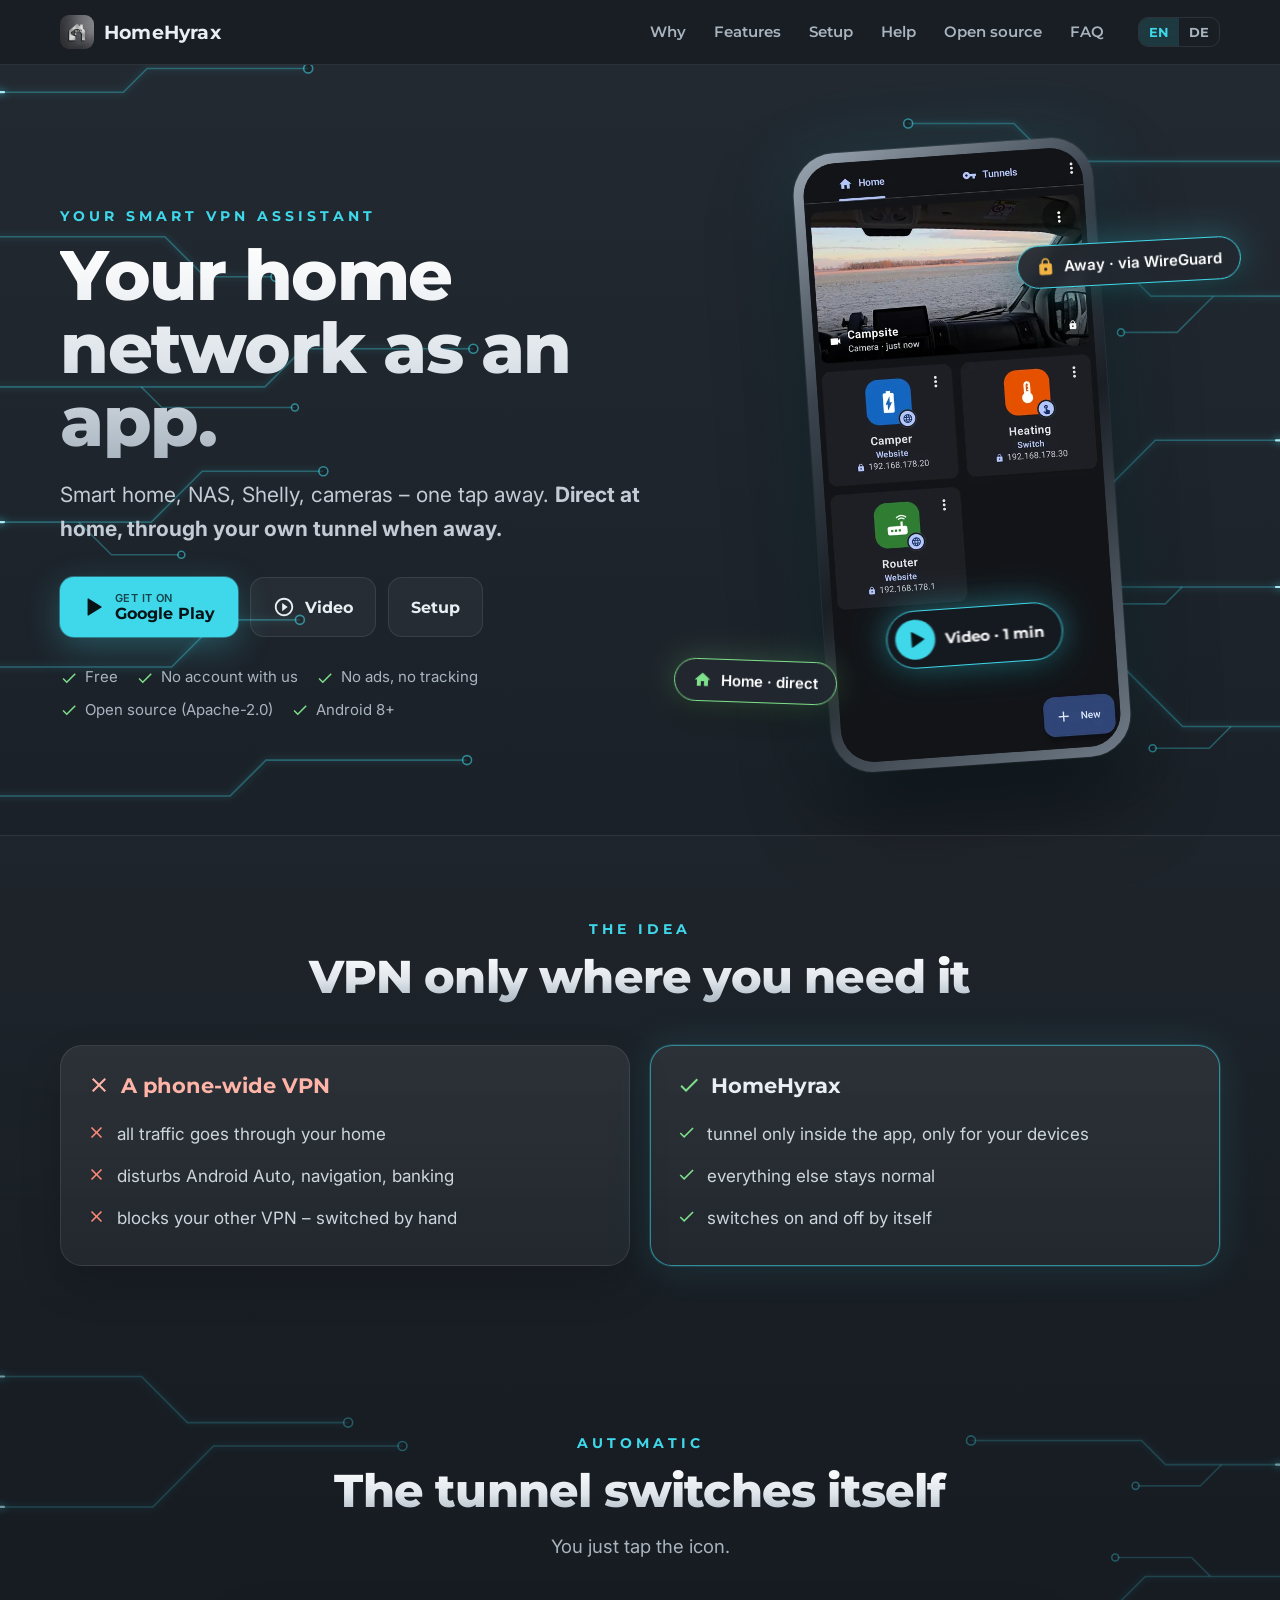
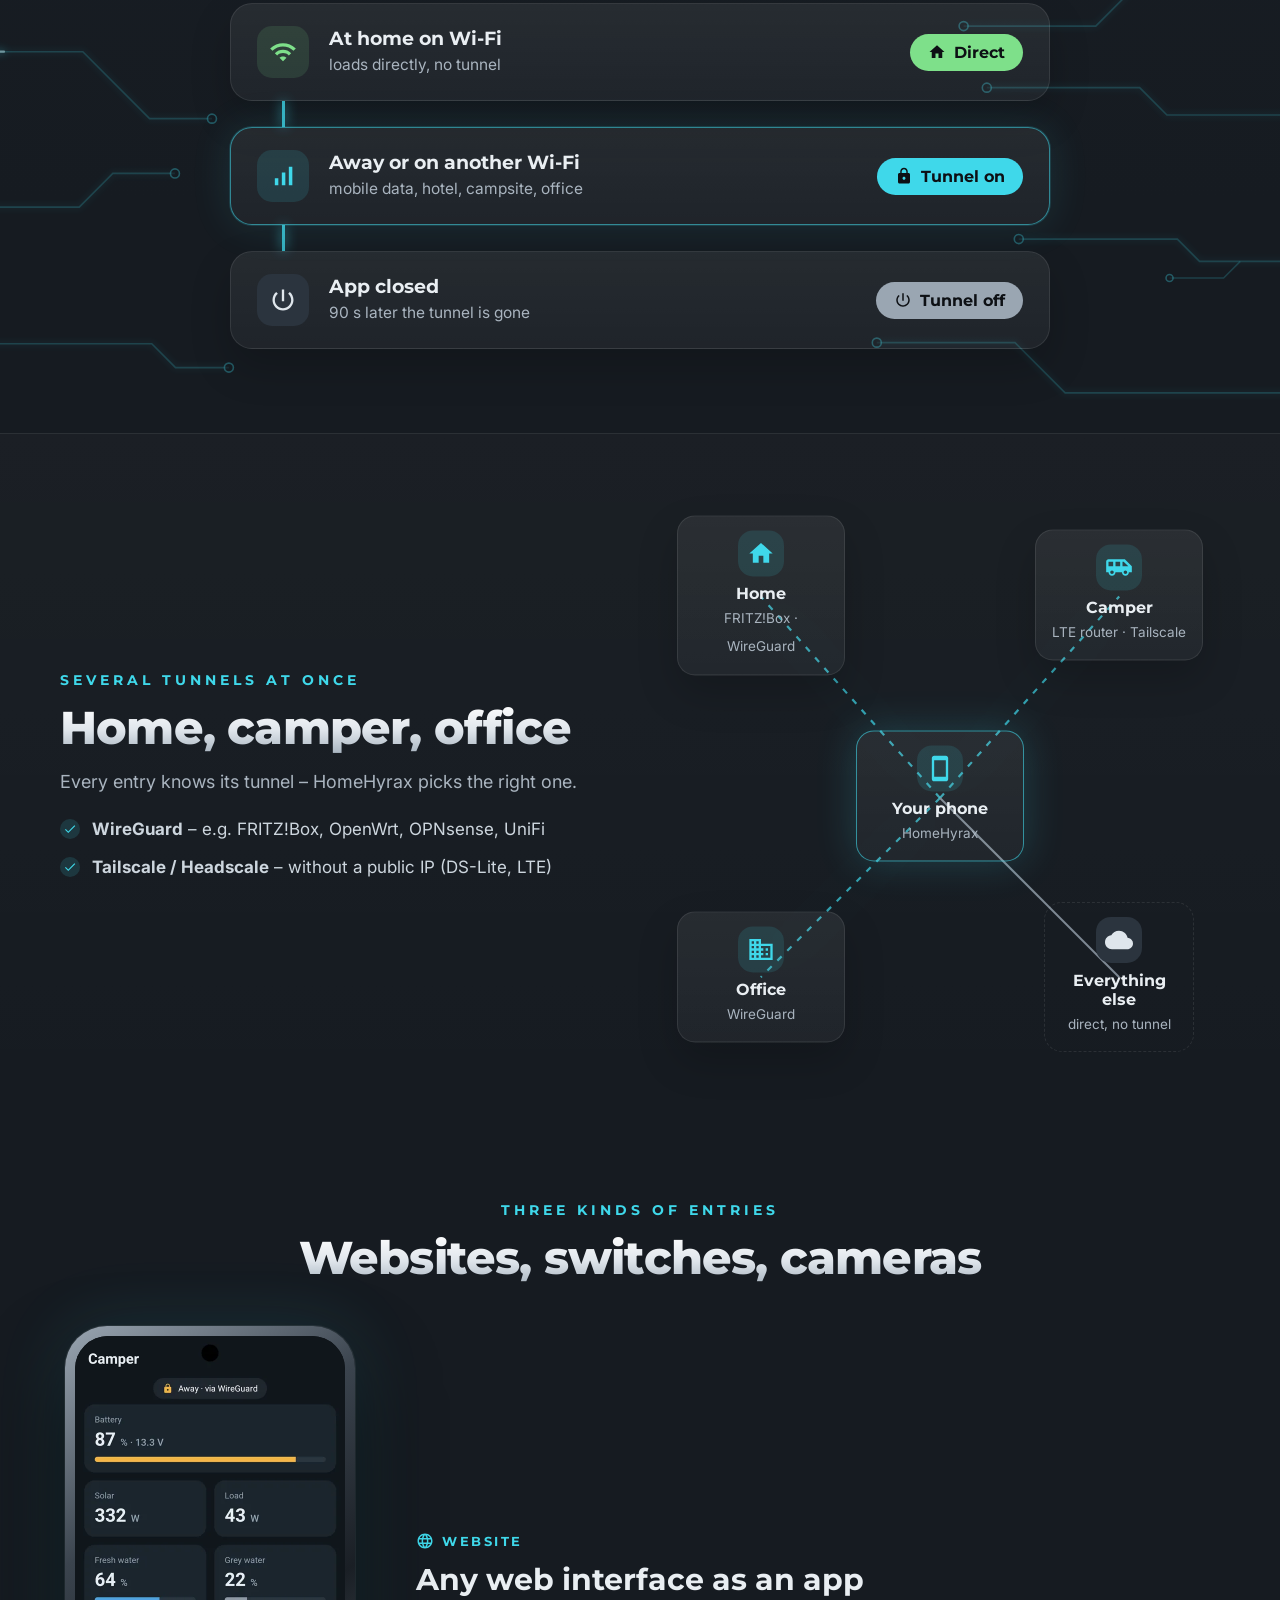
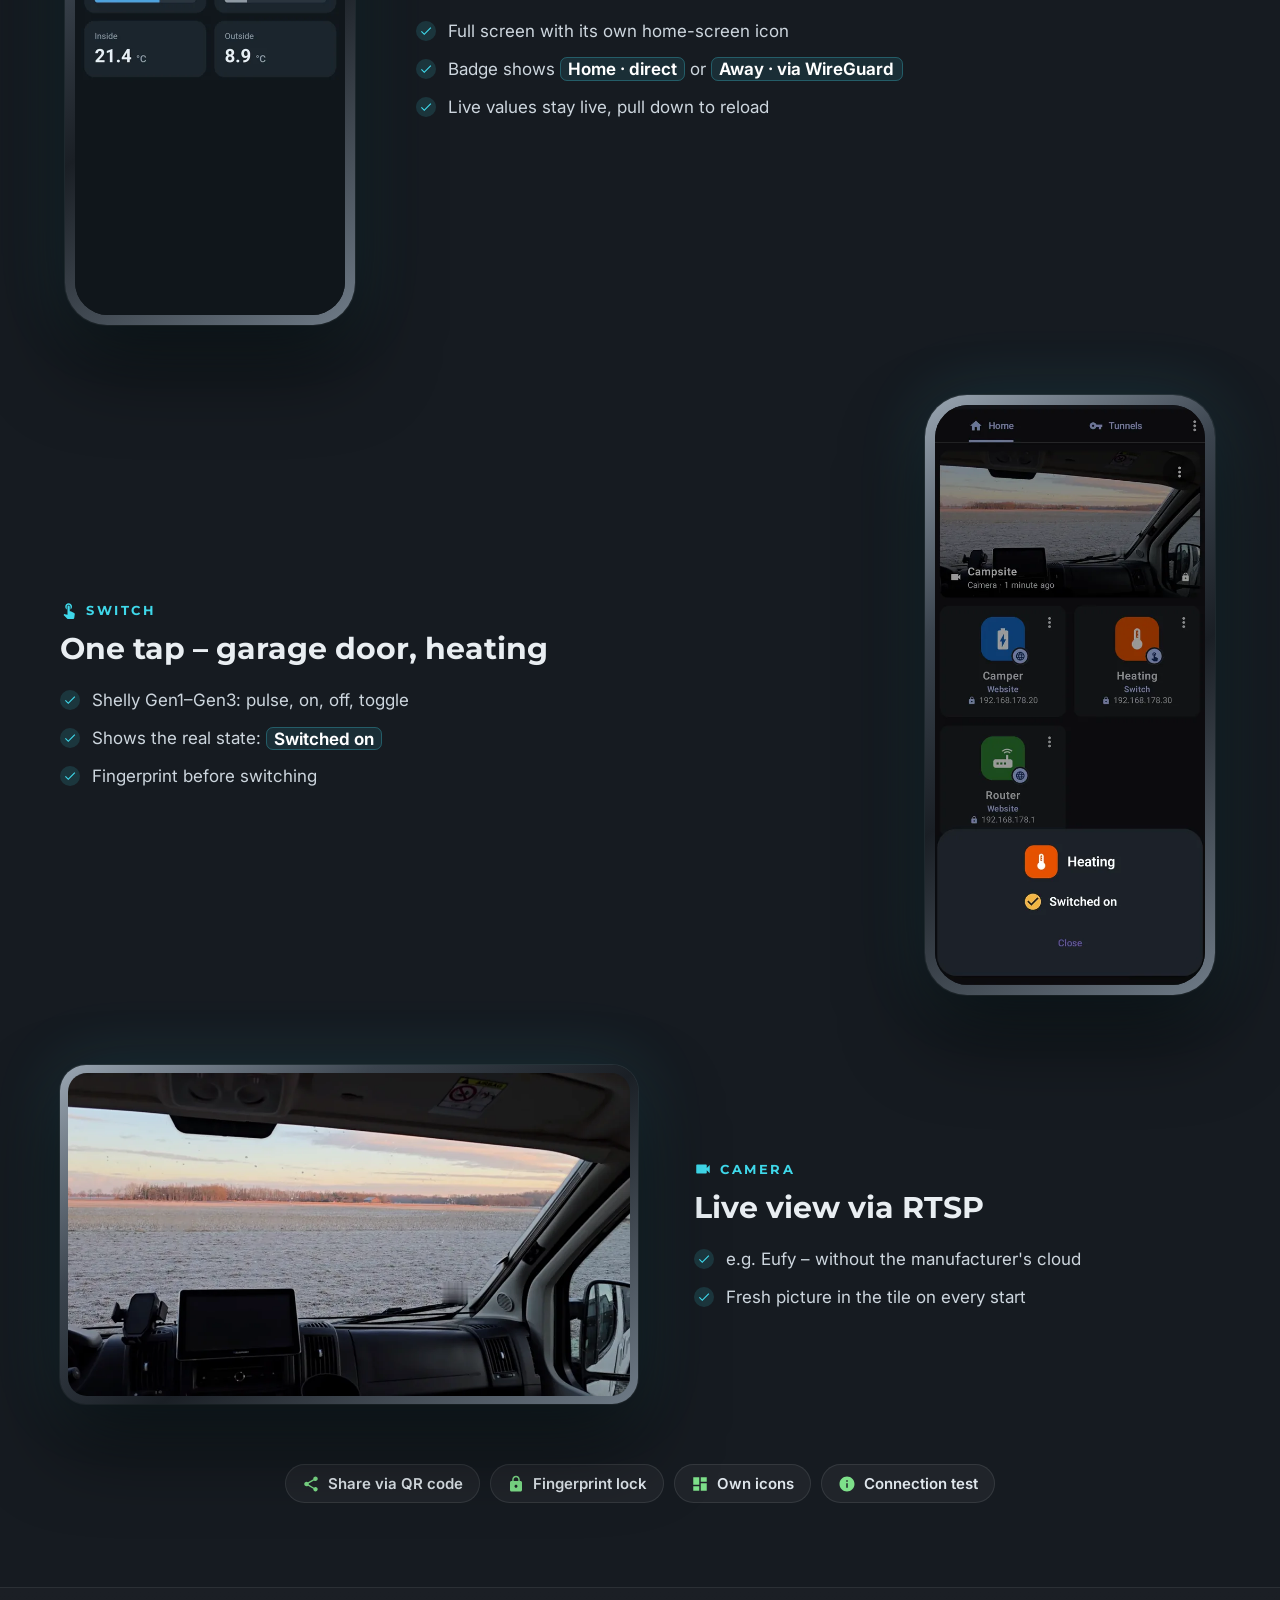
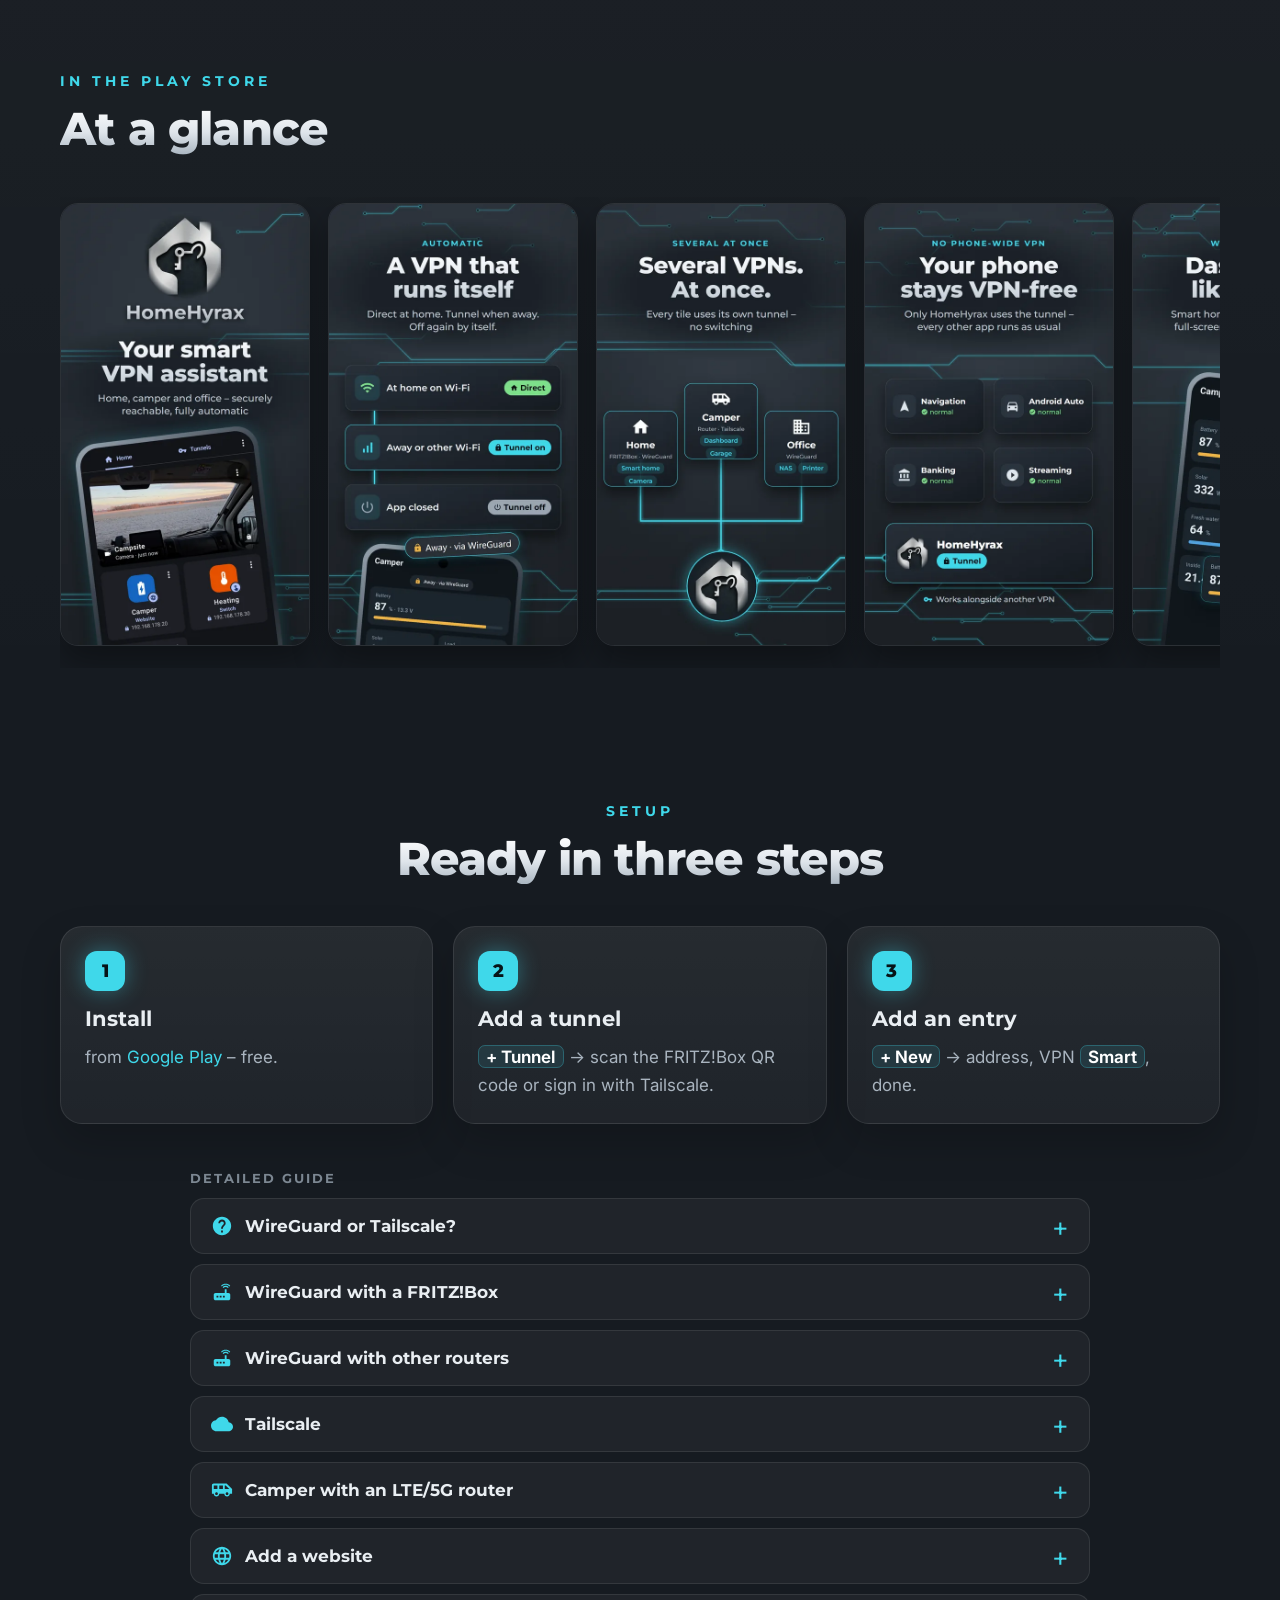
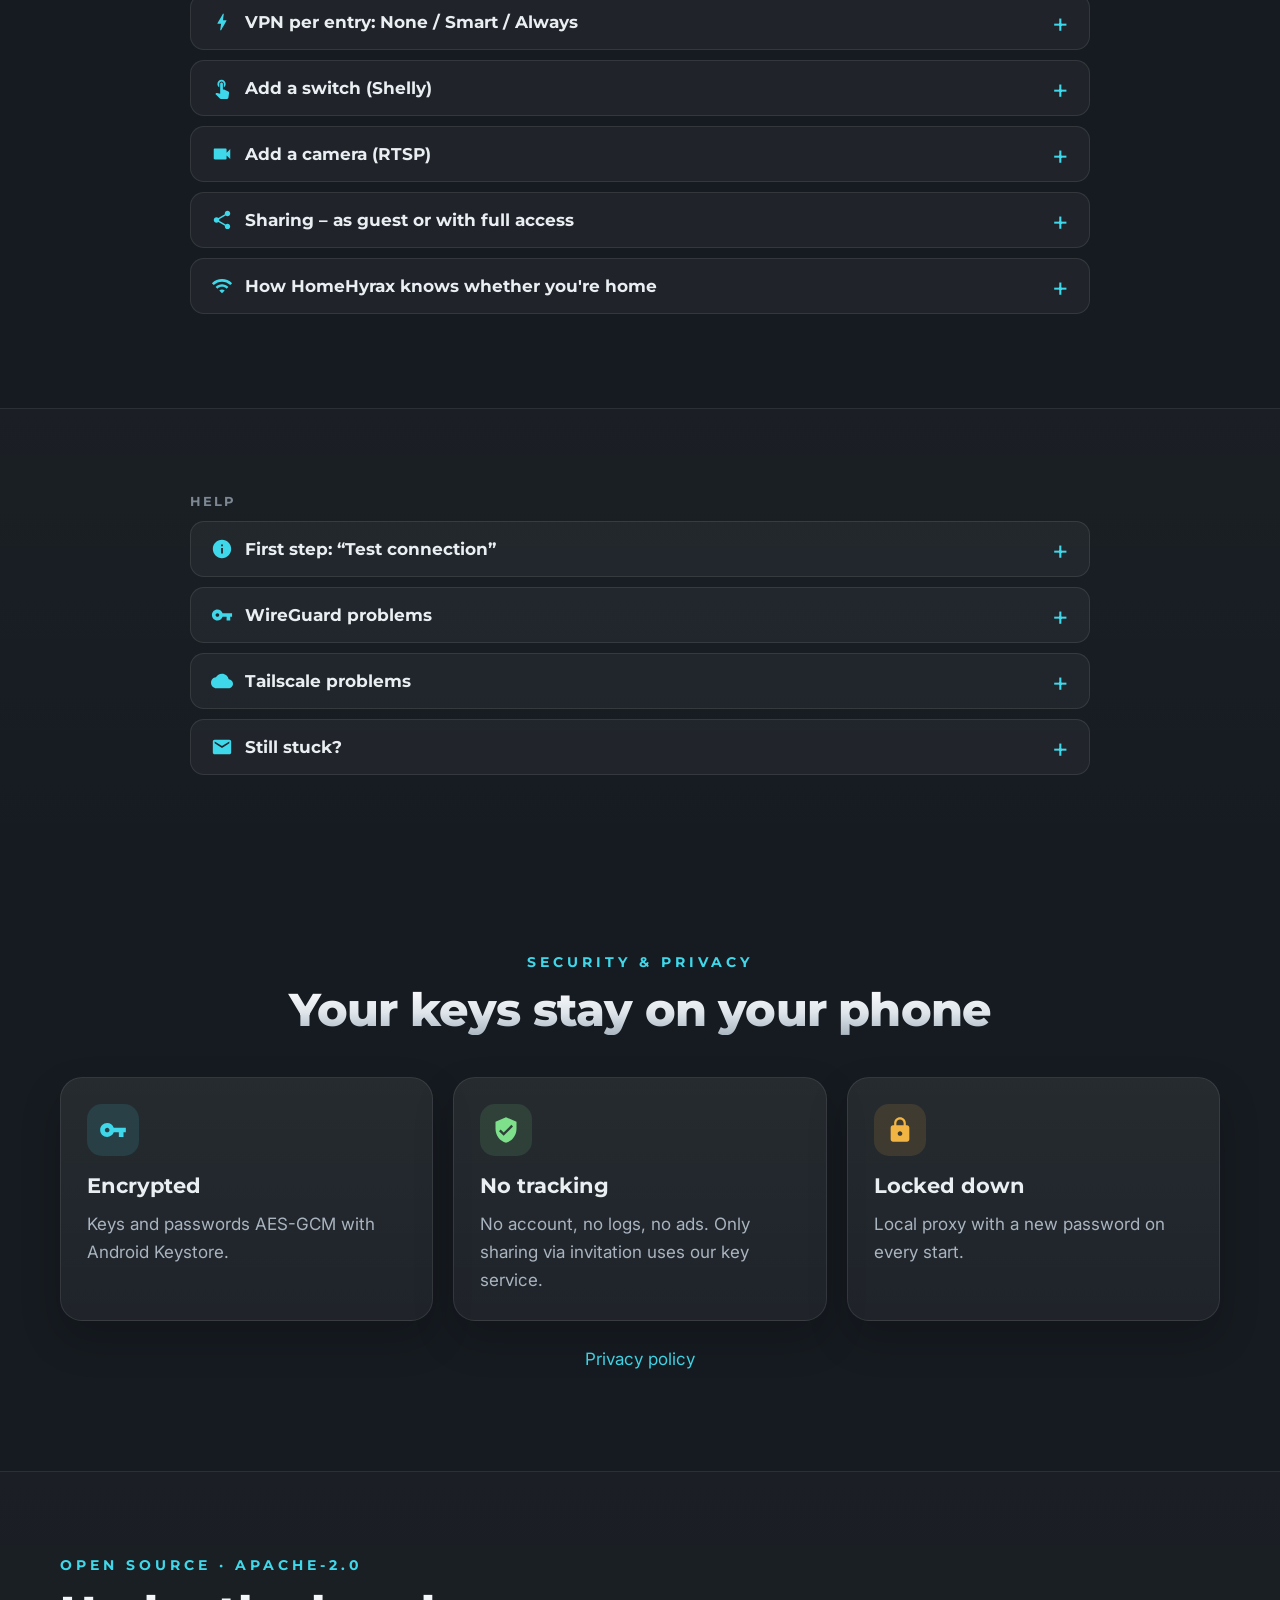
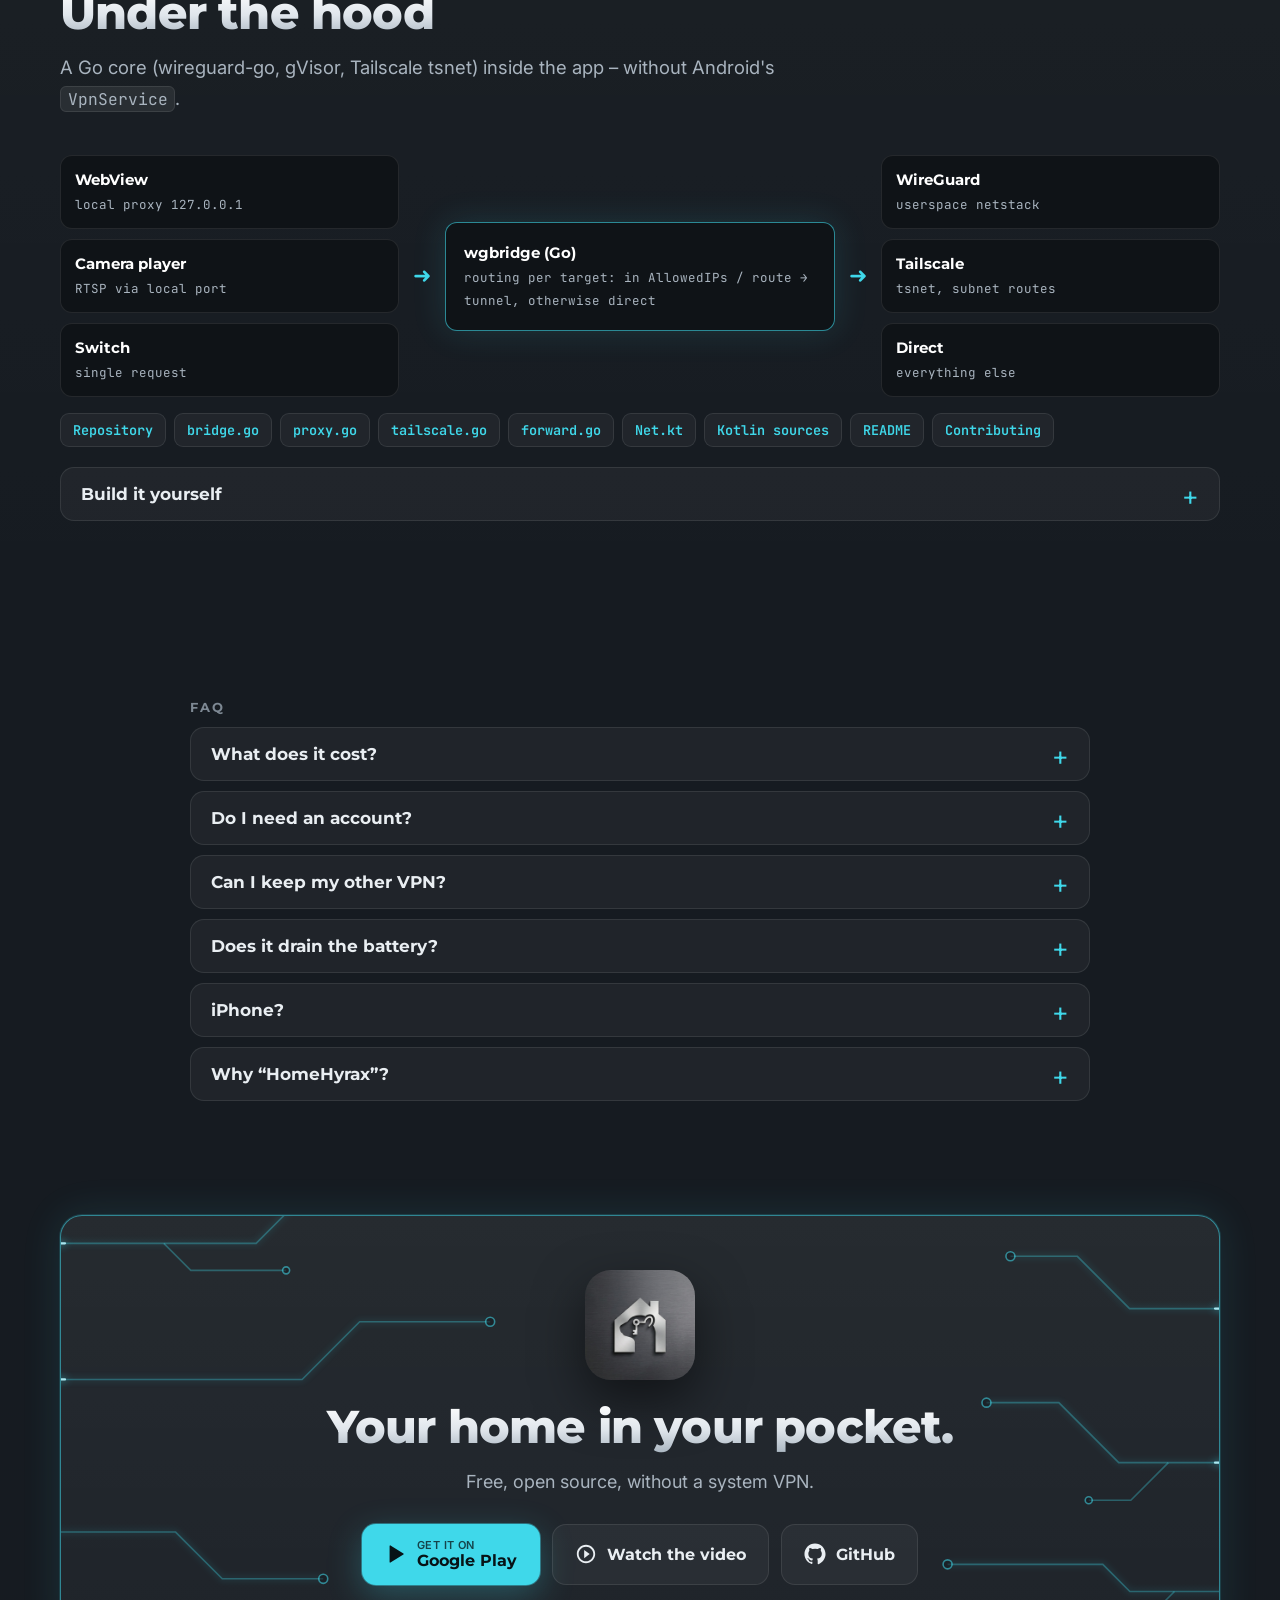
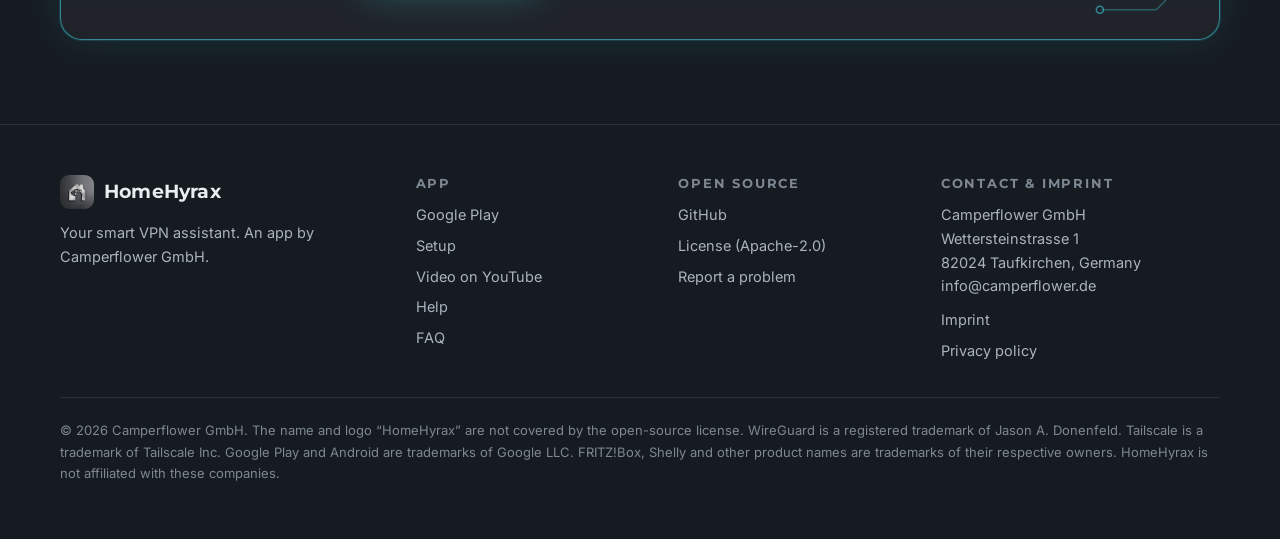
==== commit ecb695af: "Update 2026-10-12" ====
--- a/site/public/index.html
+++ b/site/public/index.html
@@ -415,13 +415,15 @@
           </ol>
           <div class="note"><svg><use href="#i-warn"/></svg><p>Battery cameras without a base station (e.g. Reolink Argus, many eufyCams) usually offer no local stream. Cloud-only cameras are not supported.</p></div>
 </div></details>
-<details id="g-share"><summary><svg><use href="#i-share"/></svg>Share with your family</summary><div>
+<details id="g-share"><summary><svg><use href="#i-share"/></svg>Sharing – as guest or with full access</summary><div>
           <ol class="steps">
-            <li>On your phone: <span class="ui">⋮</span> → <span class="ui">Share HomeHyrax</span>, choose entries and tunnels → <span class="ui">Show QR code</span> or <span class="ui">Send as file (with images)</span>.</li>
-            <li>On the other phone: install HomeHyrax → <span class="ui">⋮</span> → <span class="ui">Import HomeHyrax</span> → scan the code or <span class="ui">Open received file</span>.</li>
-            <li>A preview shows what is new or updated. Existing entries keep their connection and passwords.</li>
+            <li>On your phone: <span class="ui">⋮</span> → <span class="ui">Share HomeHyrax</span> → tick the entries.</li>
+            <li><span class="ui">Share as guest</span> (recommended): the other person never sees keys or passwords, you can block them at any time, optionally with an expiry date. Or <span class="ui">Full access</span>: hands over everything and cannot be taken back.</li>
+            <li>Fill in <span class="ui">For whom?</span> → <span class="ui">Share</span> → show the QR code or <span class="ui">Send as file (with images)</span>, e.g. via WhatsApp.</li>
+            <li>On the other phone: tap the file or <span class="ui">⋮</span> → <span class="ui">Import HomeHyrax</span> → scan the code.</li>
+            <li>Block, unblock, change validity: <span class="ui">Share HomeHyrax</span> → <span class="ui">Shared with</span> at the bottom.</li>
           </ol>
-          <div class="note"><svg><use href="#i-warn"/></svg><p>The code contains keys for your home network – only let it be scanned directly from the screen. For WireGuard, better create a <b>separate connection</b> for each phone. Tailscale is shared without sign-in, the other phone signs in itself.</p></div>
+          <div class="note"><svg><use href="#i-warn"/></svg><p>Only share with people you would also give your house key to. As guest, WireGuard entries use a tunnel that can be blocked, all others work only in your home Wi-Fi. An invitation works only on the first phone that opens it; full access works only once and for 7 days. When sharing, the app asks our key service; if it is unreachable, full access offers a permanent file instead (<a href="https://camperflower.de/homehyrax-datenschutz/">privacy</a>).</p></div>
 </div></details>
 <details id="g-detect"><summary><svg><use href="#i-wifi"/></svg>How HomeHyrax knows whether you're home</summary><div>
           <ul class="ticks">
@@ -480,7 +482,7 @@
     </div>
     <div class="grid g3">
       <div class="card"><div class="ico c"><svg><use href="#i-key"/></svg></div><h3>Encrypted</h3><p class="muted">Keys and passwords AES-GCM with Android Keystore.</p></div>
-      <div class="card"><div class="ico g"><svg><use href="#i-shield"/></svg></div><h3>Nothing uploaded</h3><p class="muted">No account, no logs, no ads, no tracking.</p></div>
+      <div class="card"><div class="ico g"><svg><use href="#i-shield"/></svg></div><h3>No tracking</h3><p class="muted">No account, no logs, no ads. Only sharing via invitation uses our key service.</p></div>
       <div class="card"><div class="ico y"><svg><use href="#i-lock"/></svg></div><h3>Locked down</h3><p class="muted">Local proxy with a new password on every start.</p></div>
     </div>
     <p class="muted" style="text-align:center;margin-top:24px"><a href="https://camperflower.de/homehyrax-datenschutz/">Privacy policy</a></p>
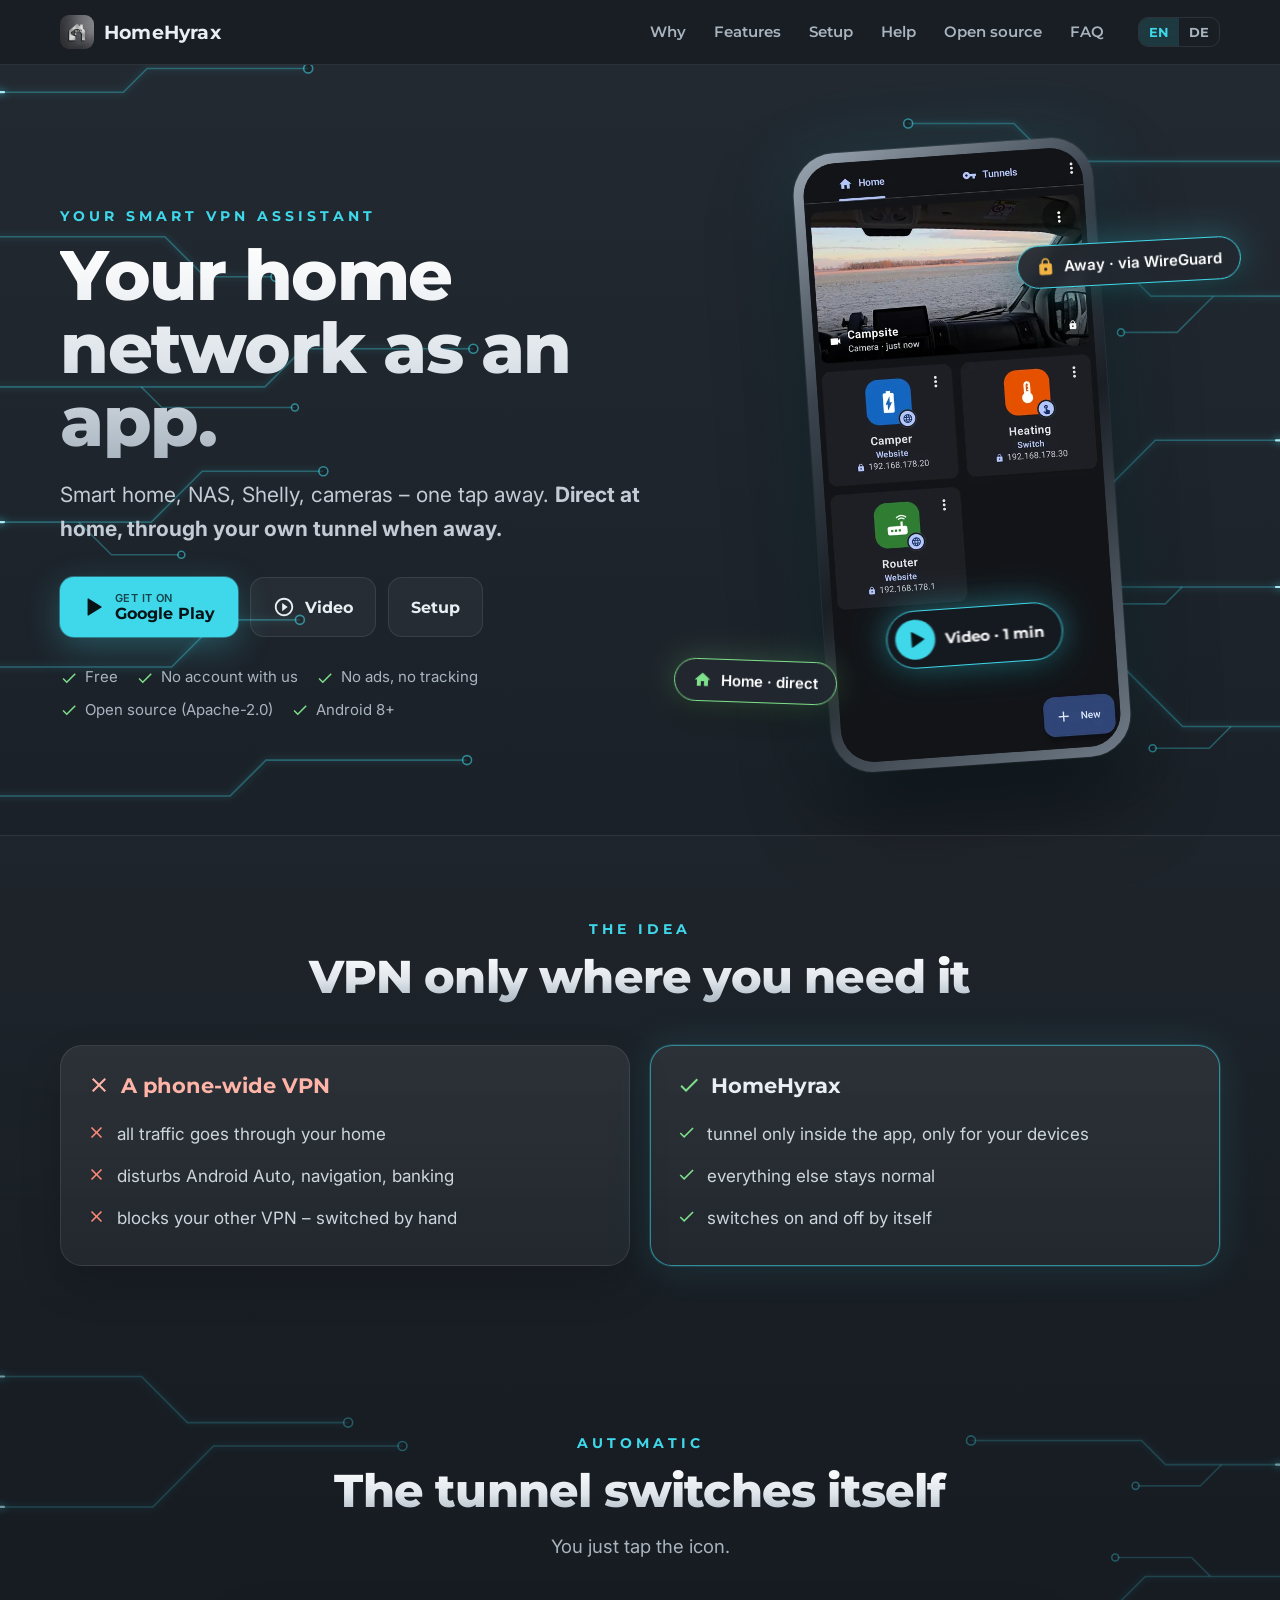
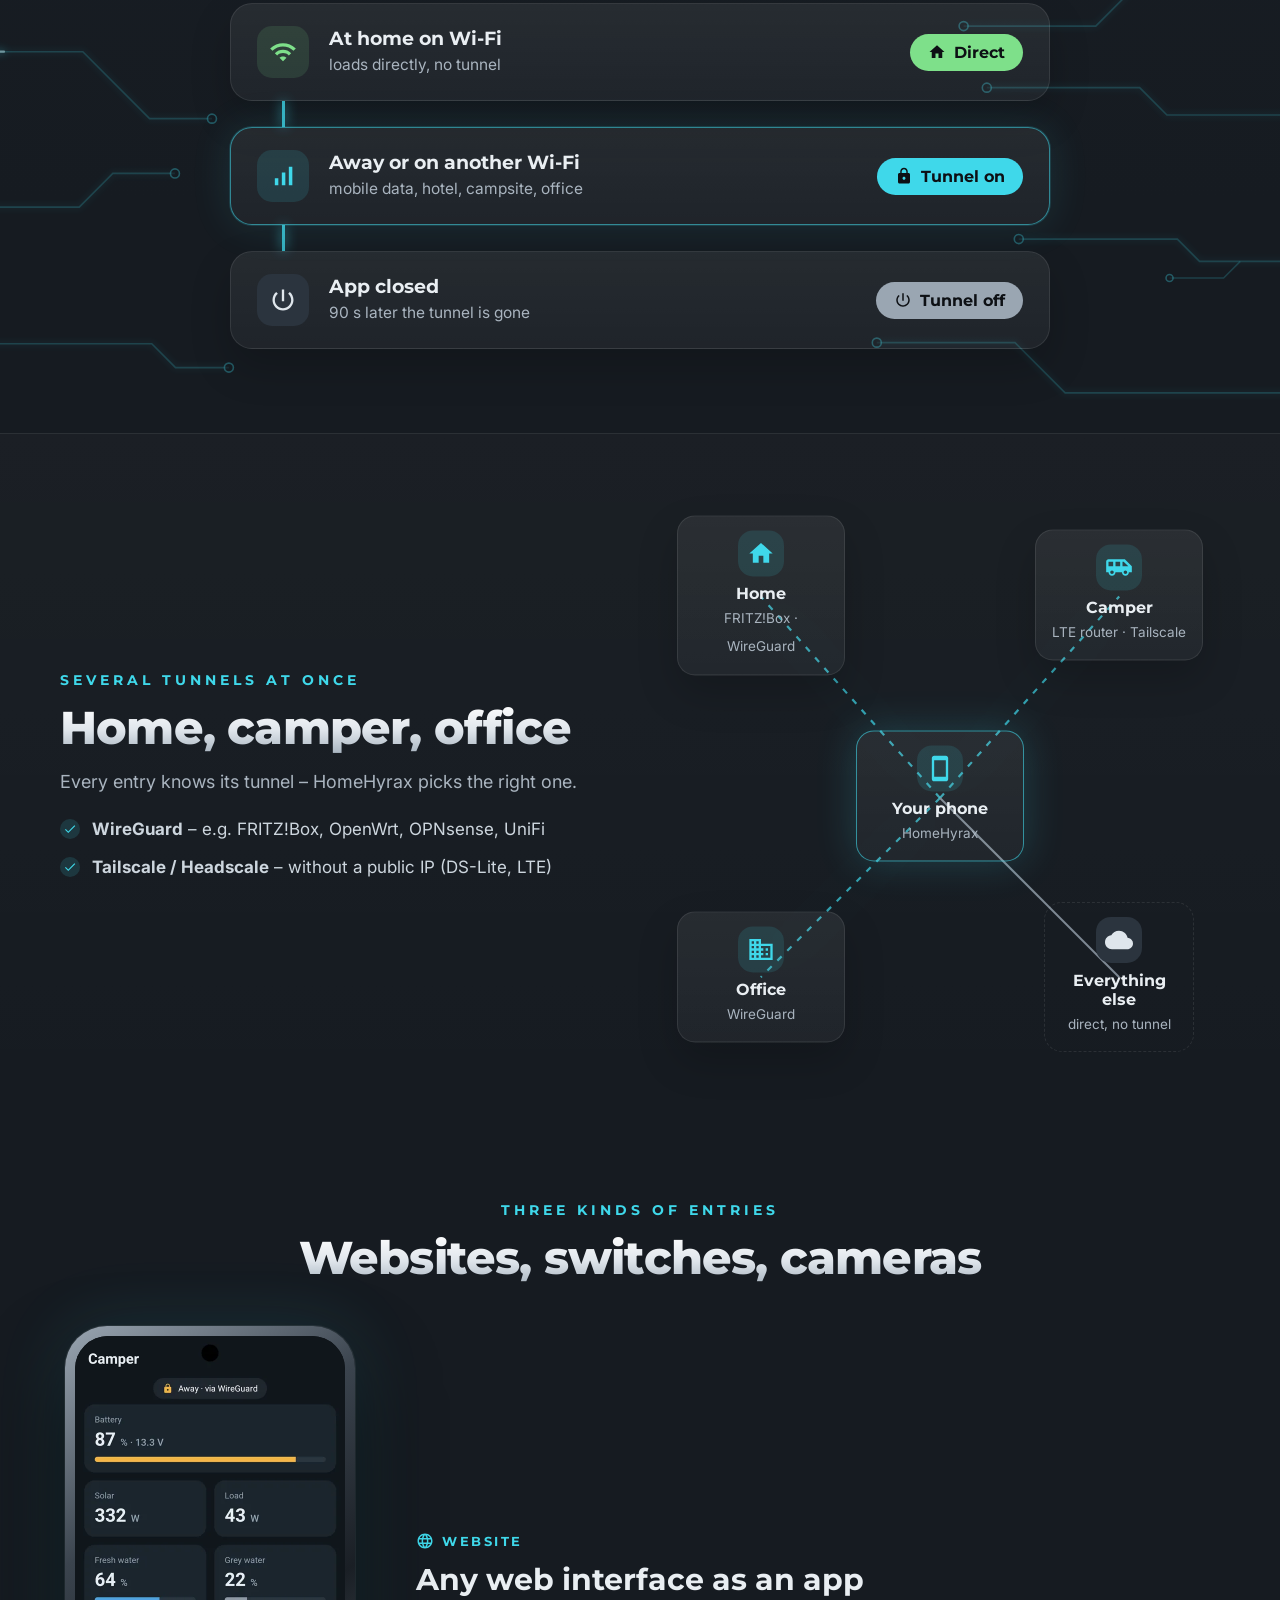
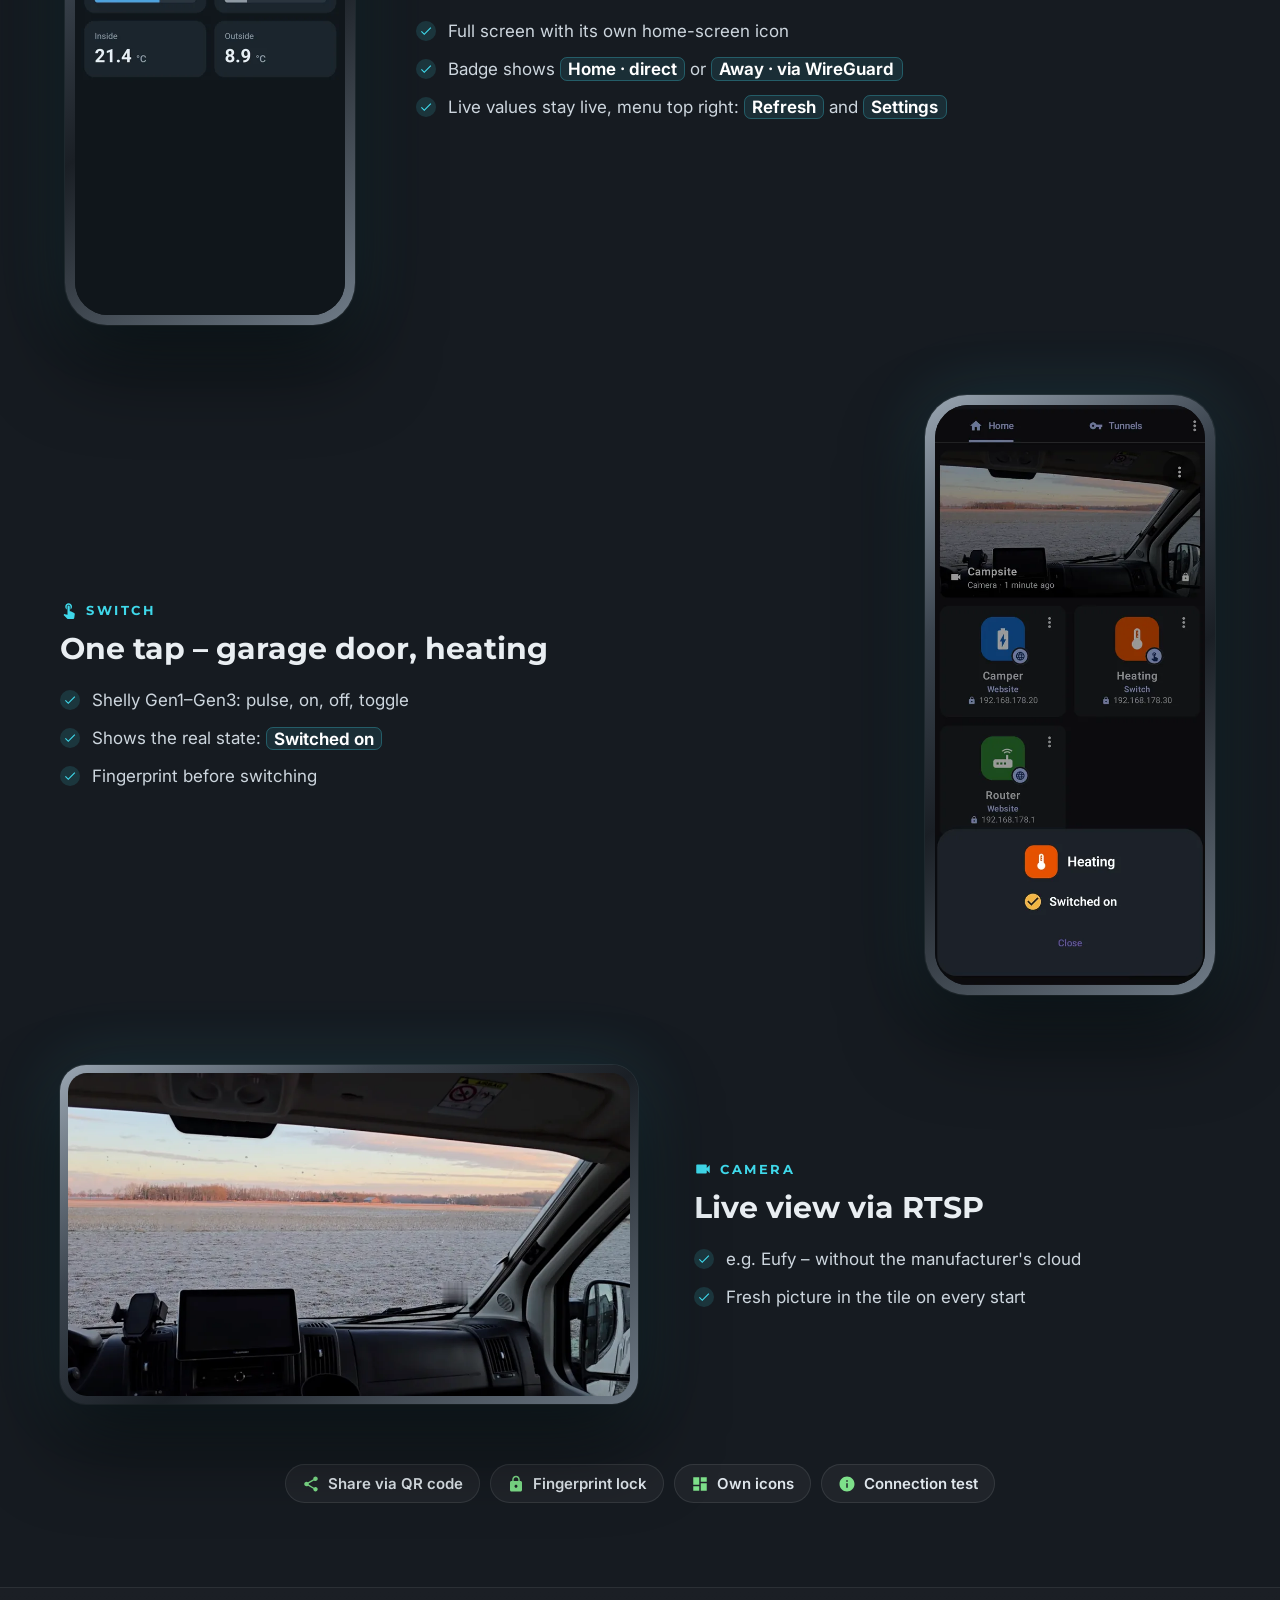
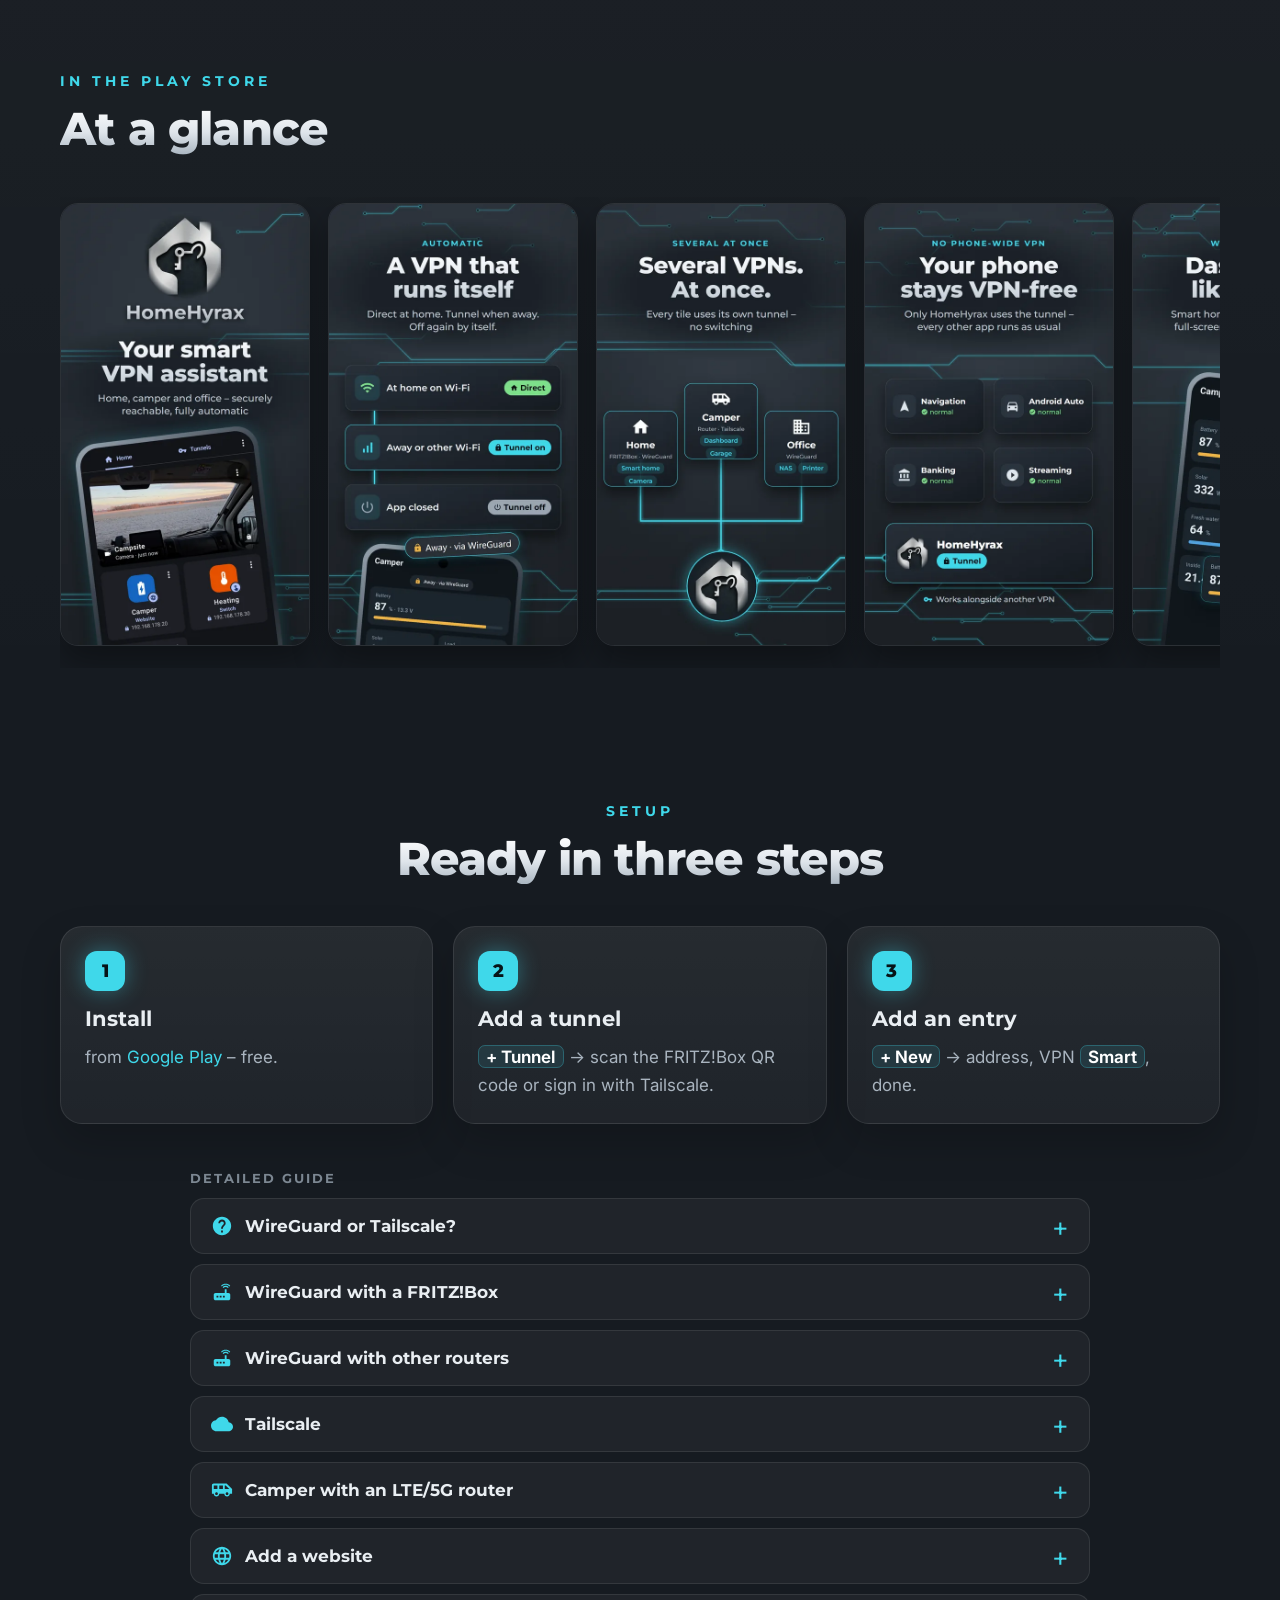
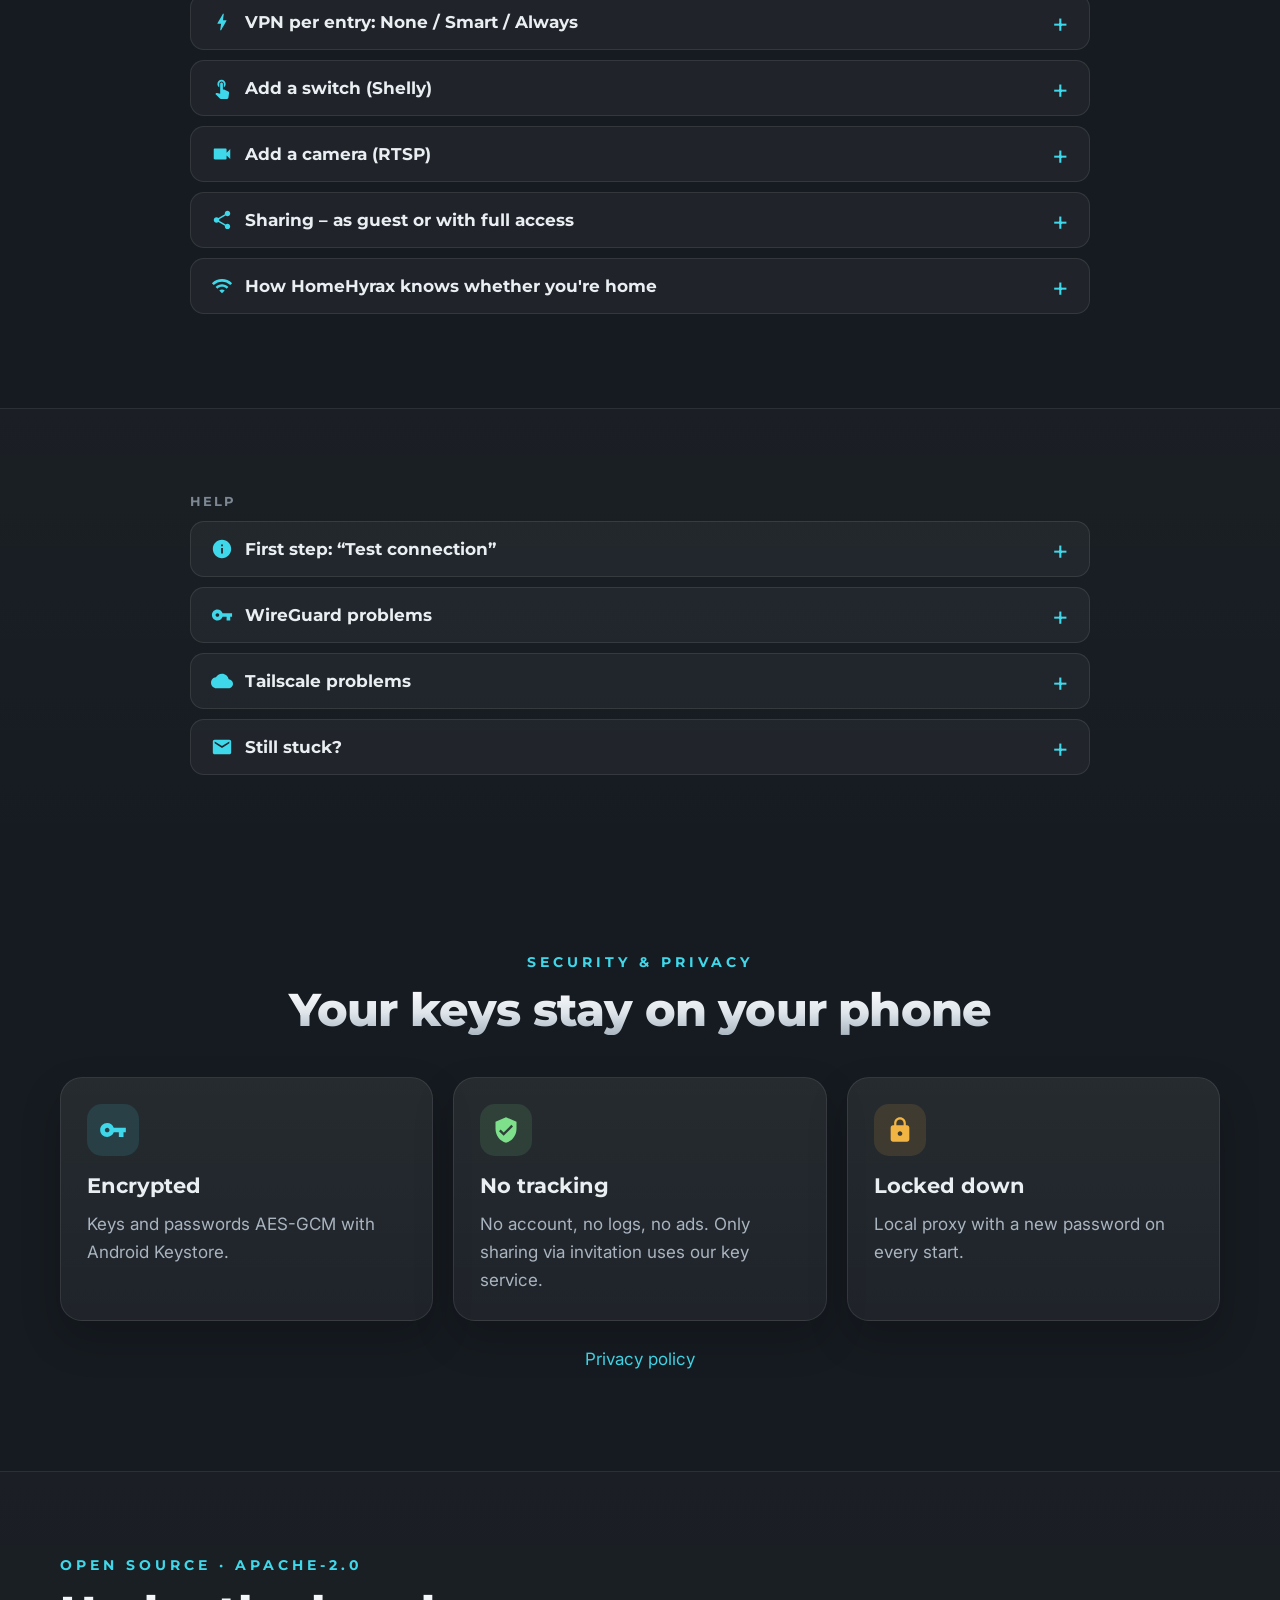
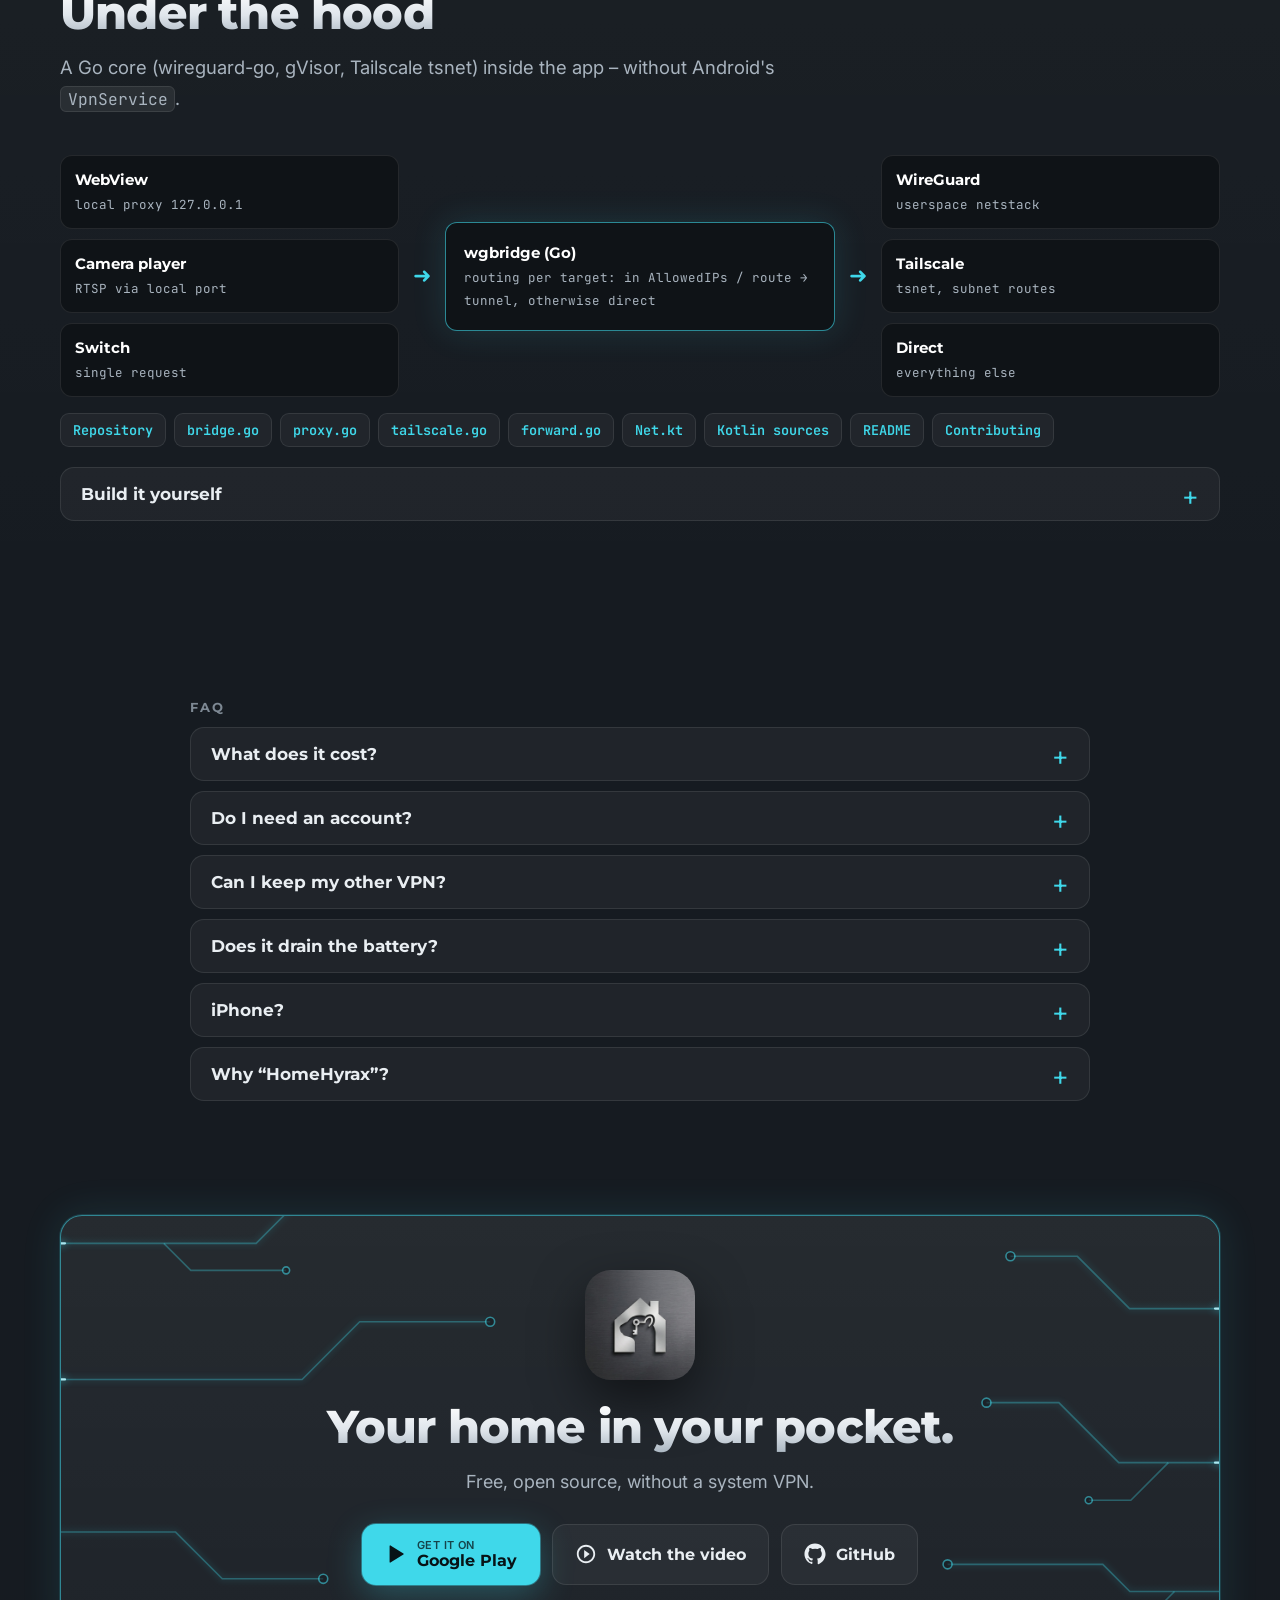
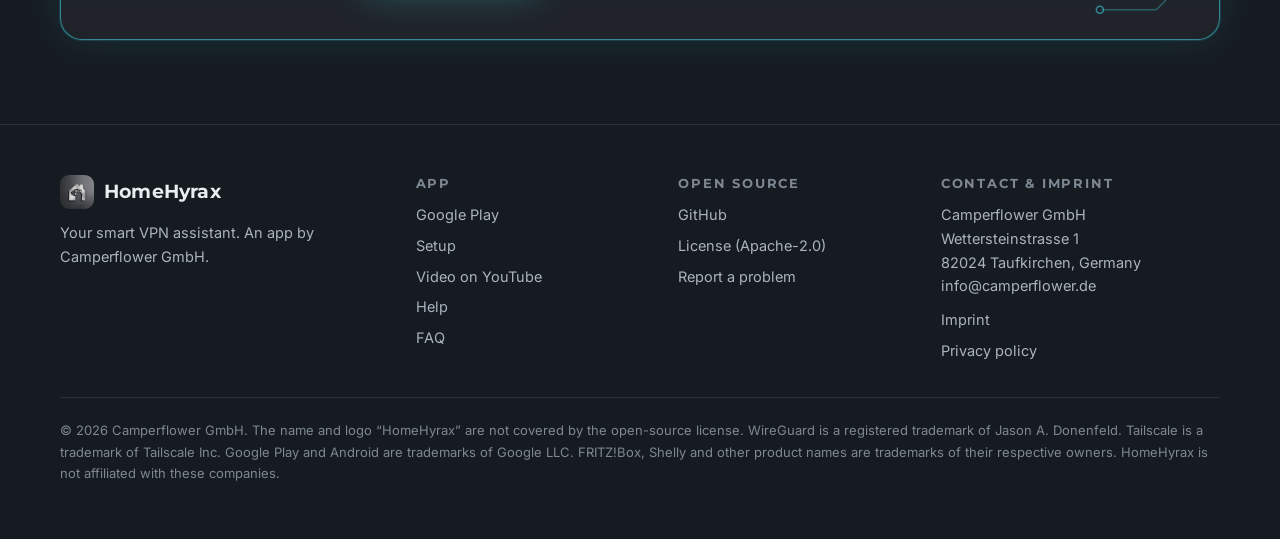
==== commit 4c664083: "Update 2026-10-16" ====
--- a/site/public/index.html
+++ b/site/public/index.html
@@ -214,7 +214,7 @@
           <ul class="ticks">
             <li>Full screen with its own home-screen icon</li>
             <li>Badge shows <span class="ui">Home · direct</span> or <span class="ui">Away · via WireGuard</span></li>
-            <li>Live values stay live, pull down to reload</li>
+            <li>Live values stay live, menu top right: <span class="ui">Refresh</span> and <span class="ui">Settings</span></li>
           </ul>
         </div>
       </div>
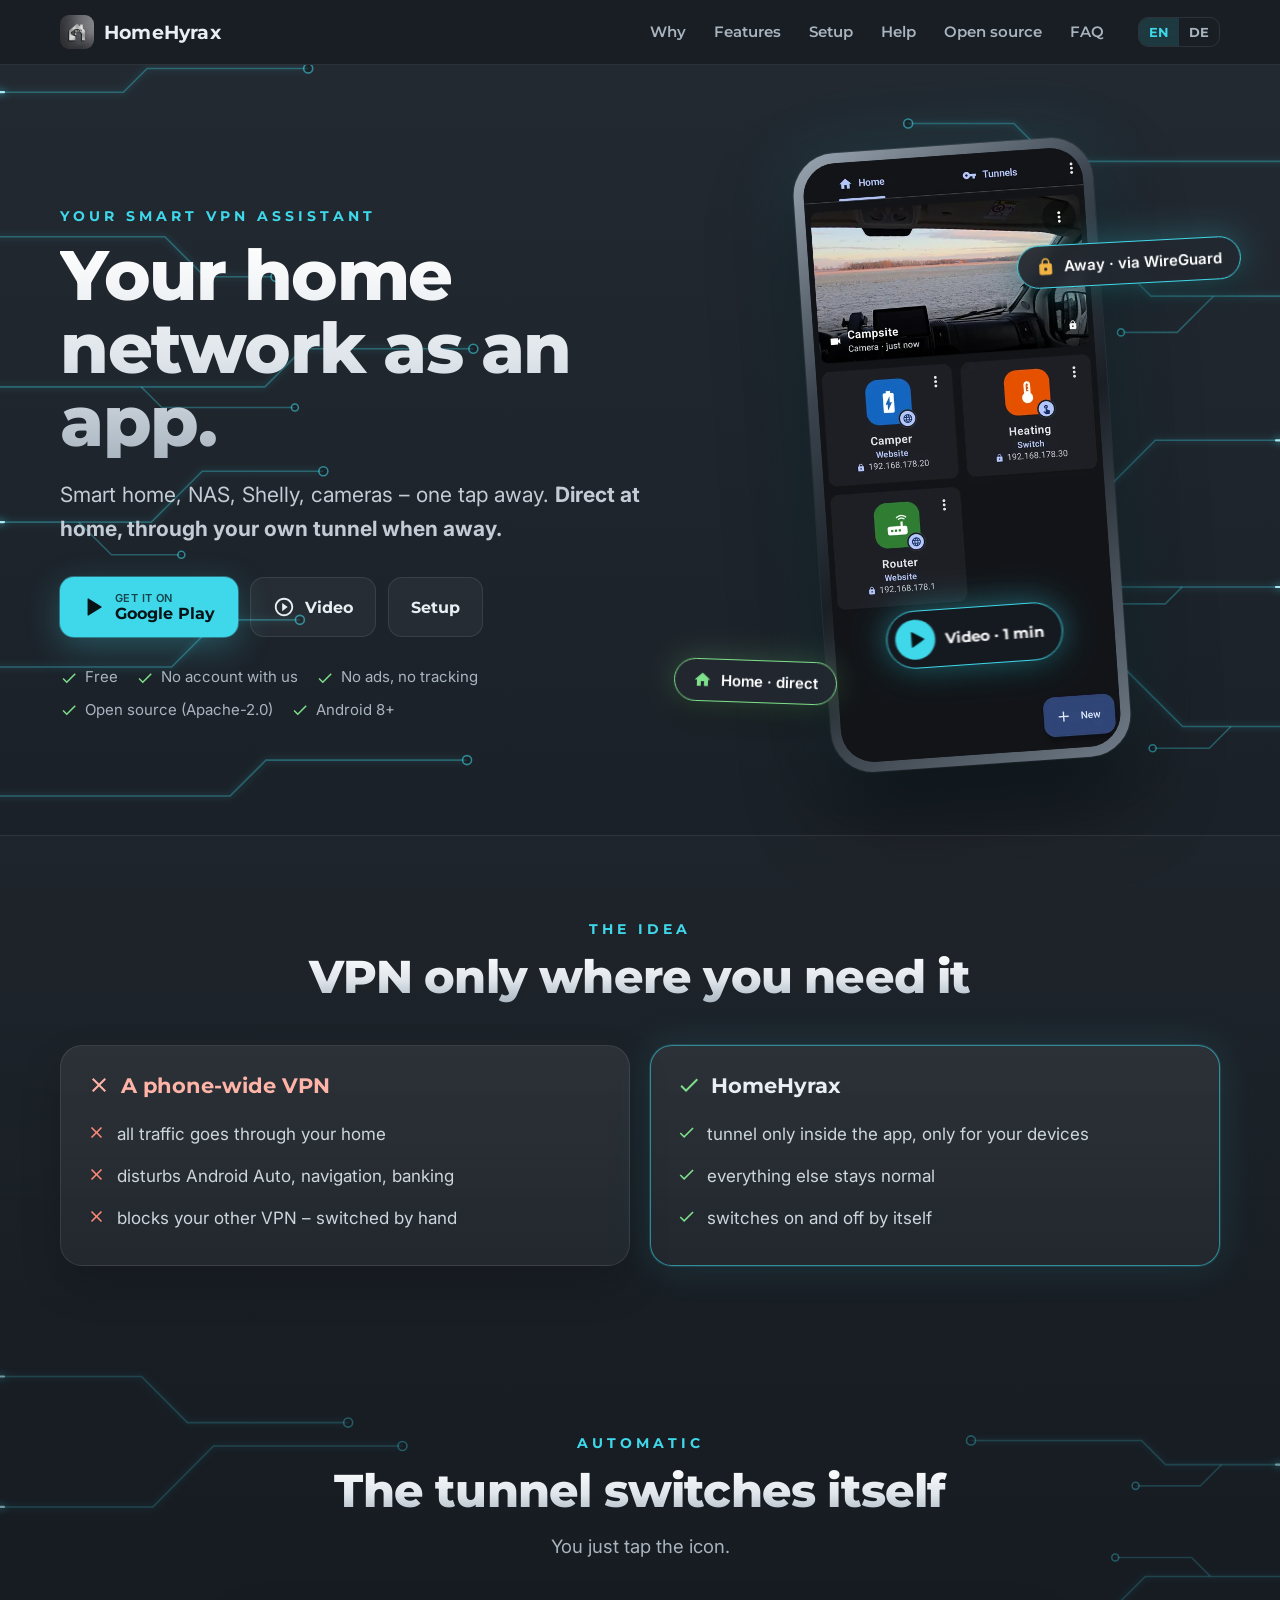
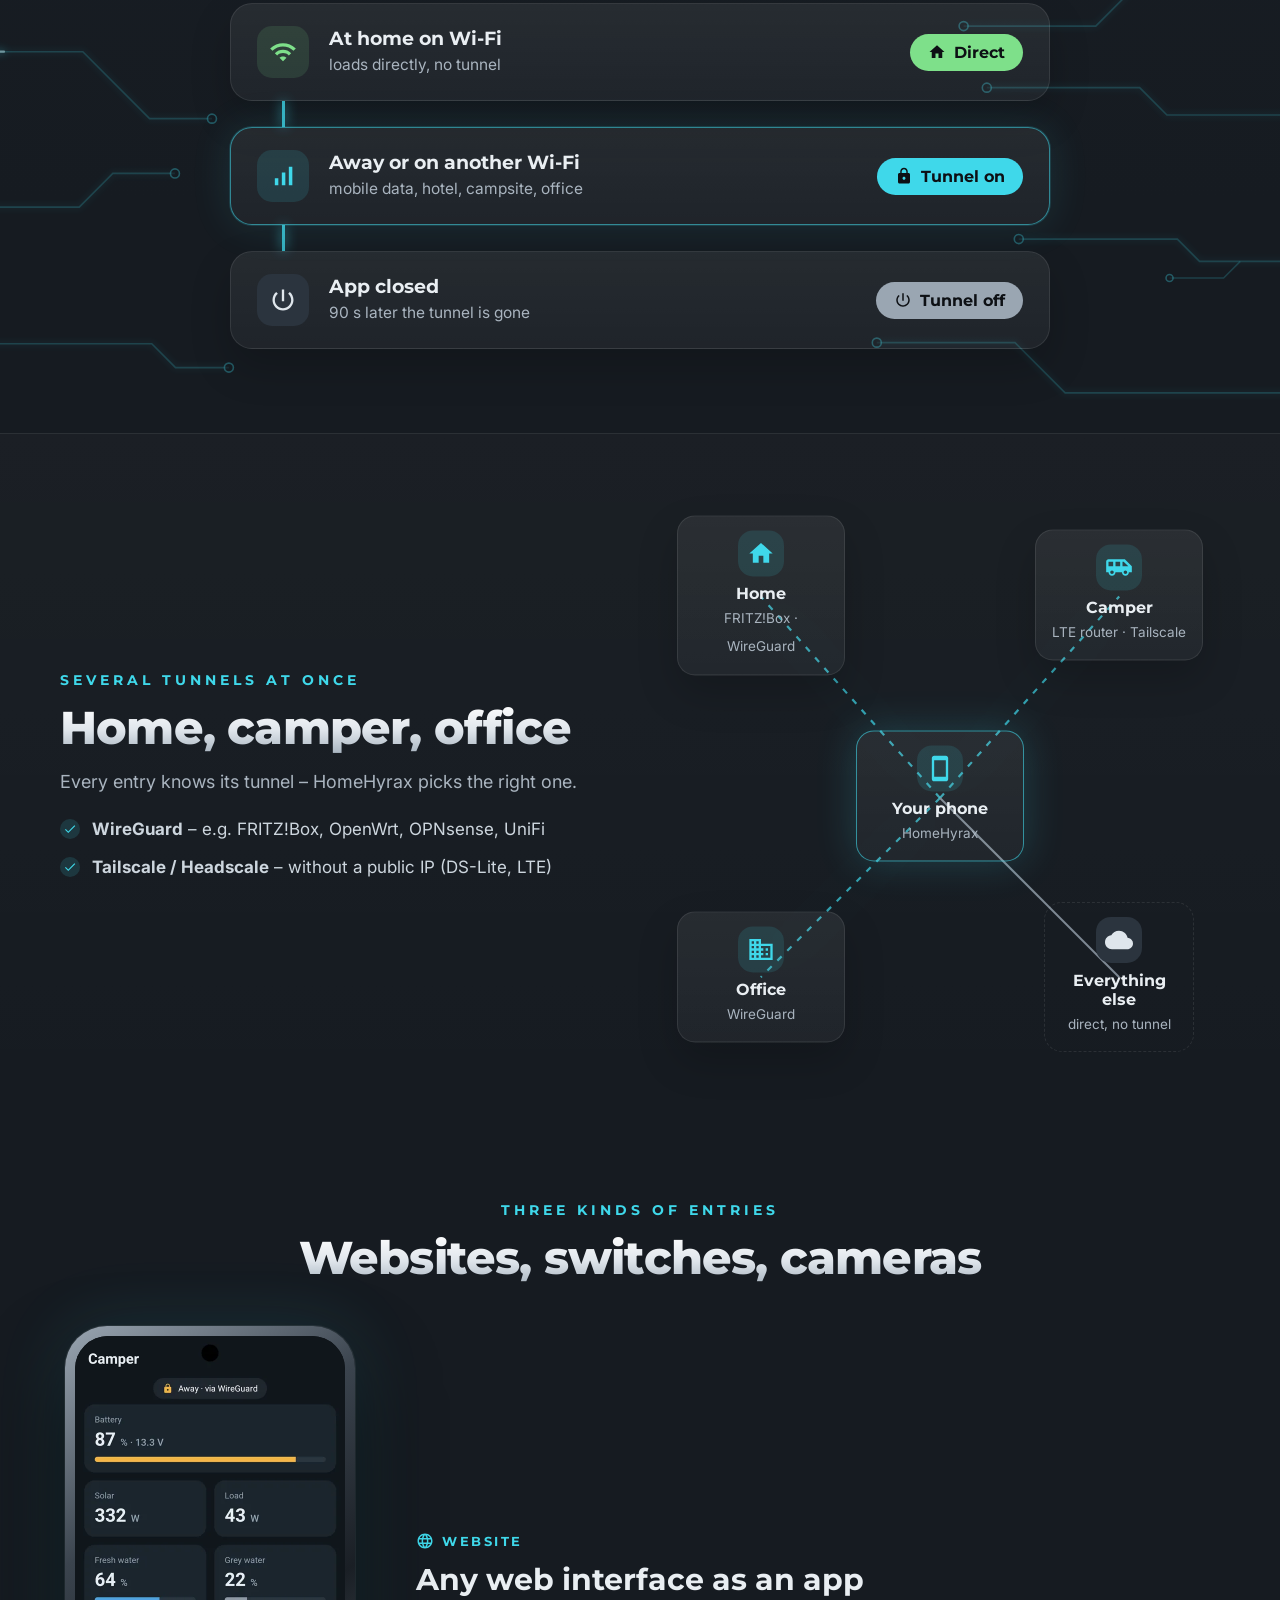
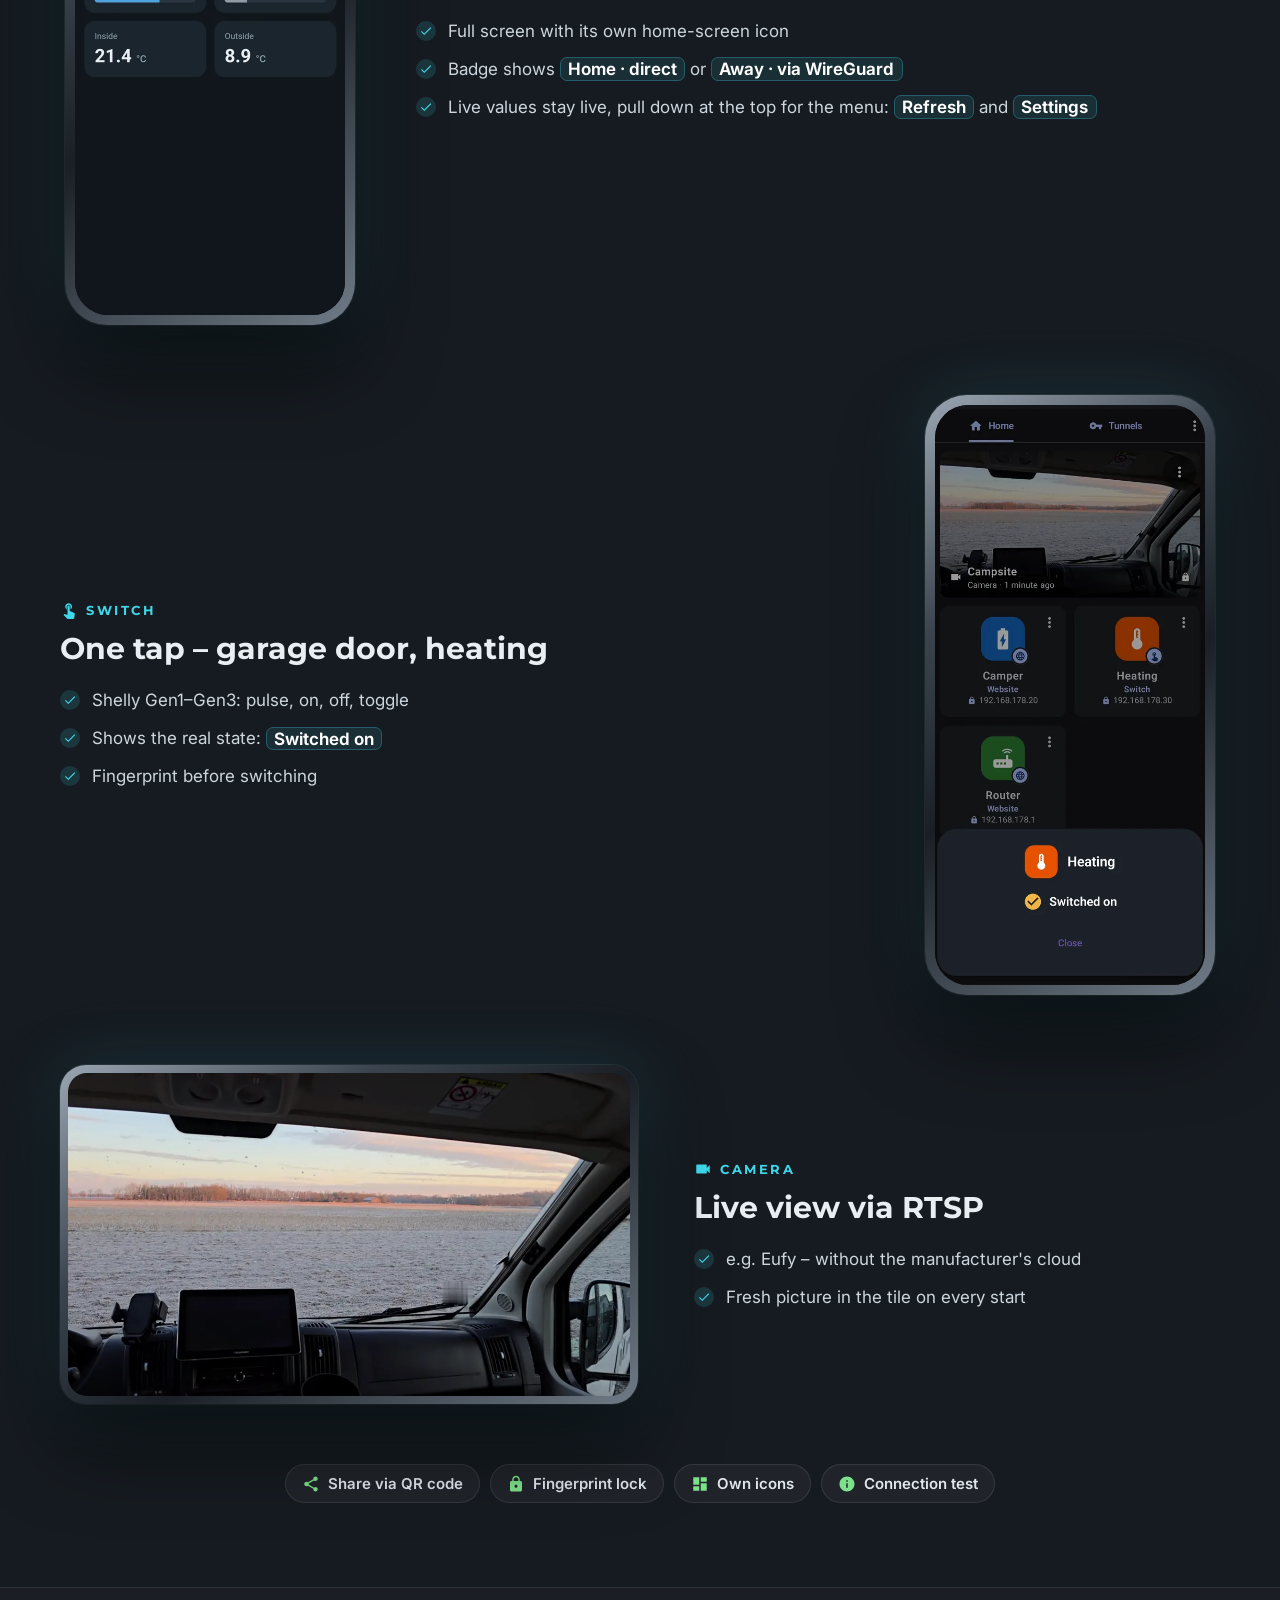
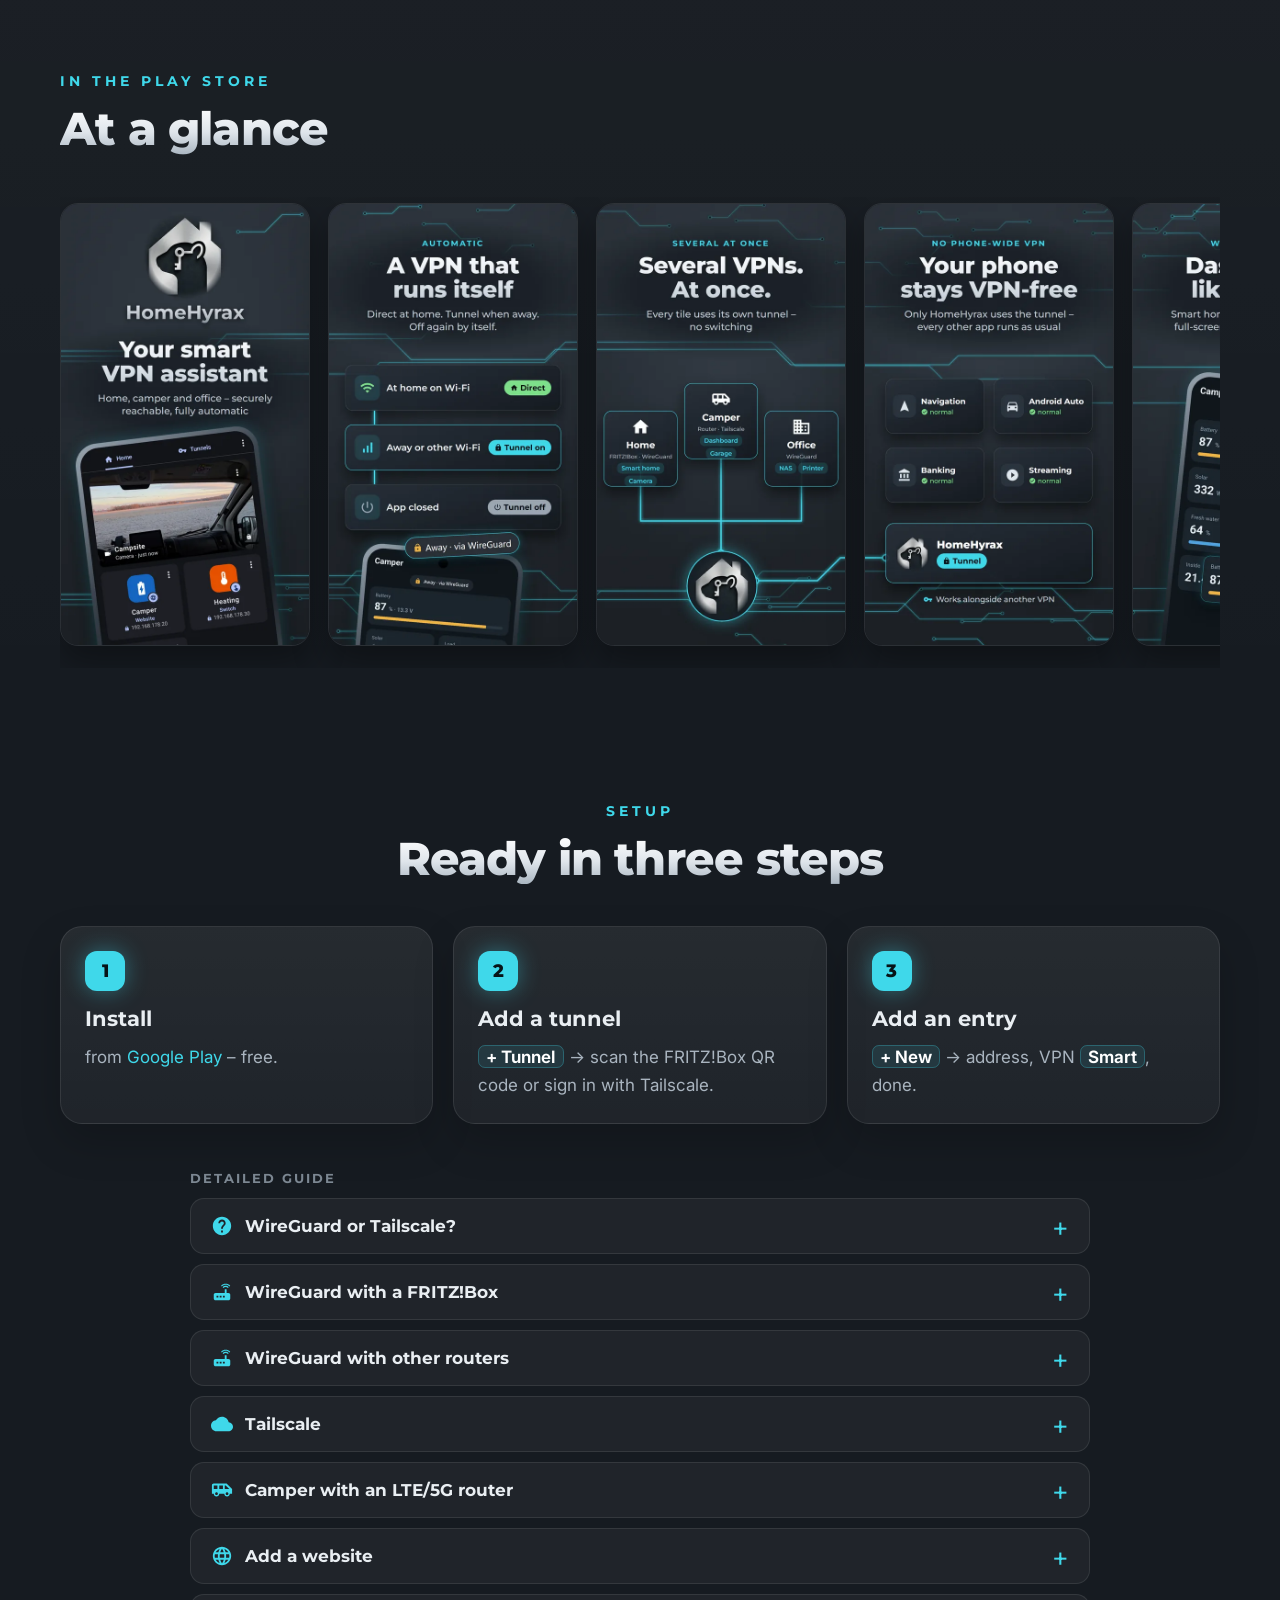
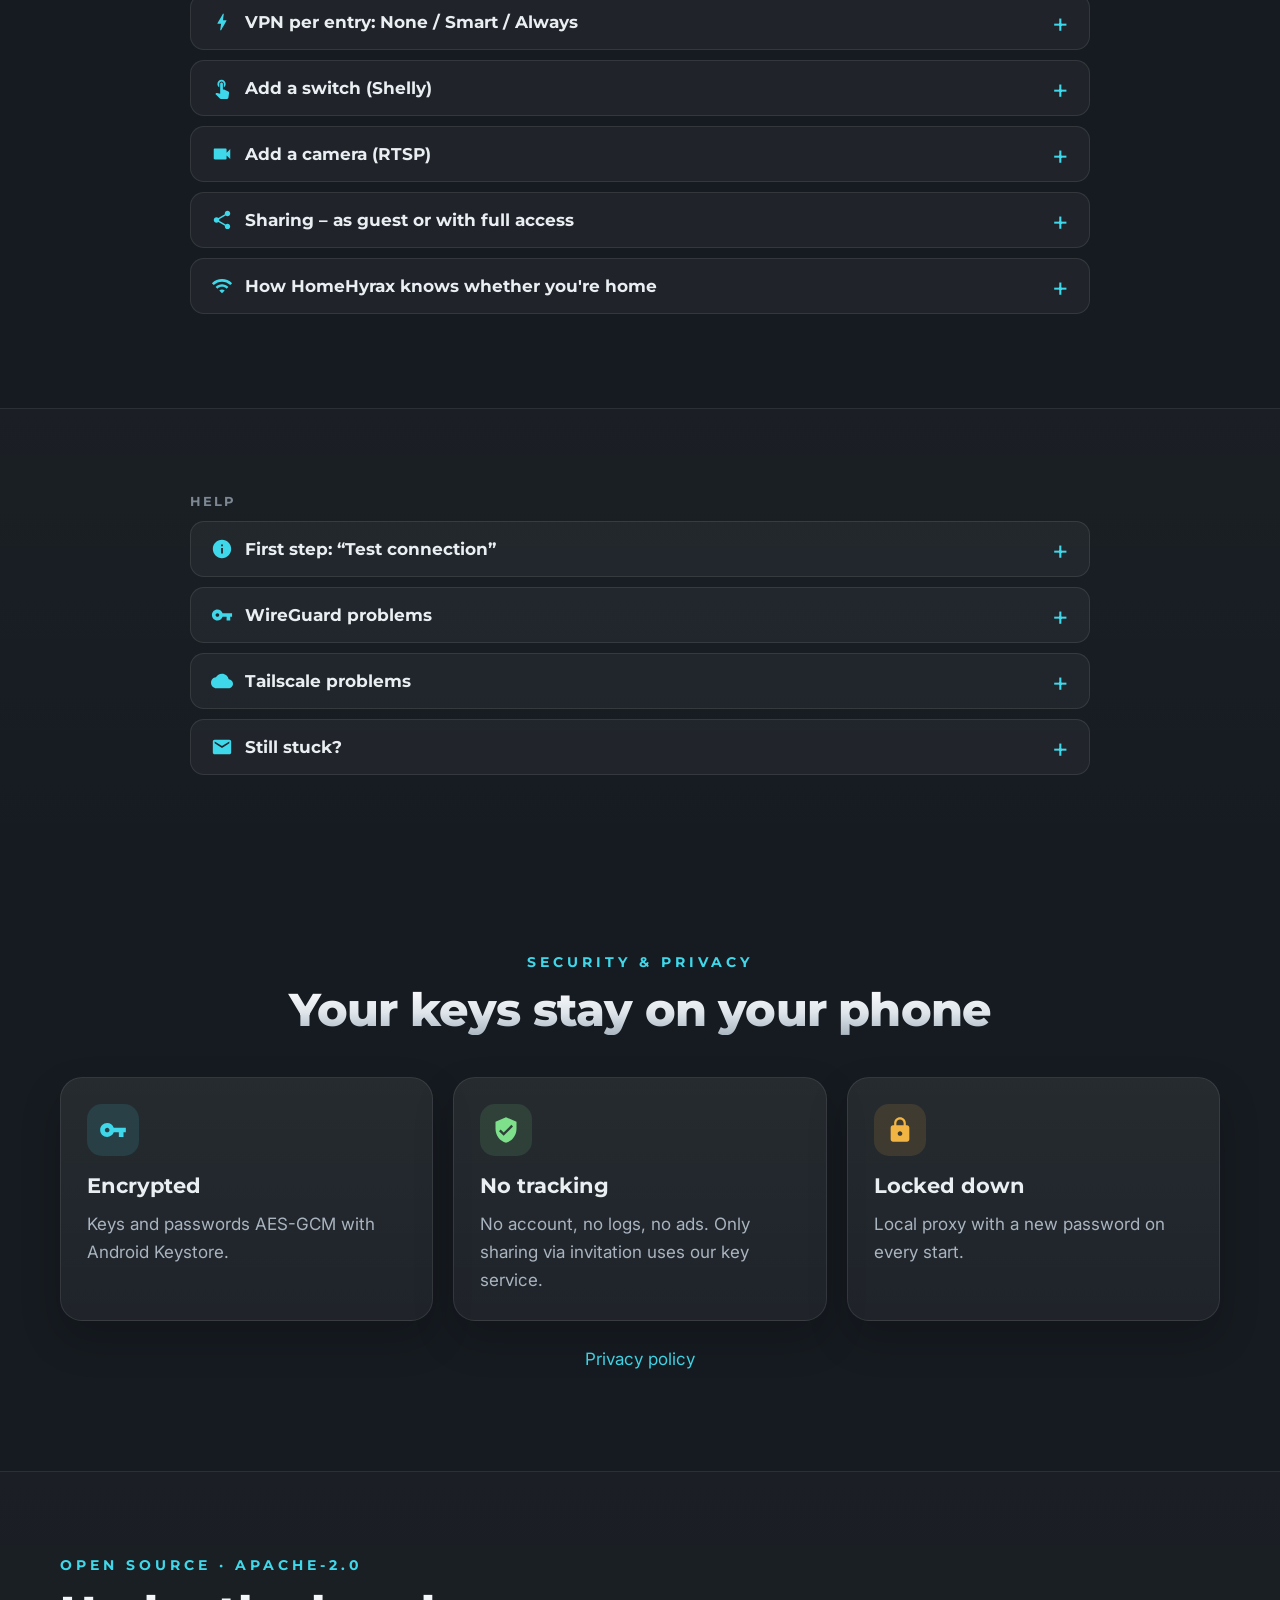
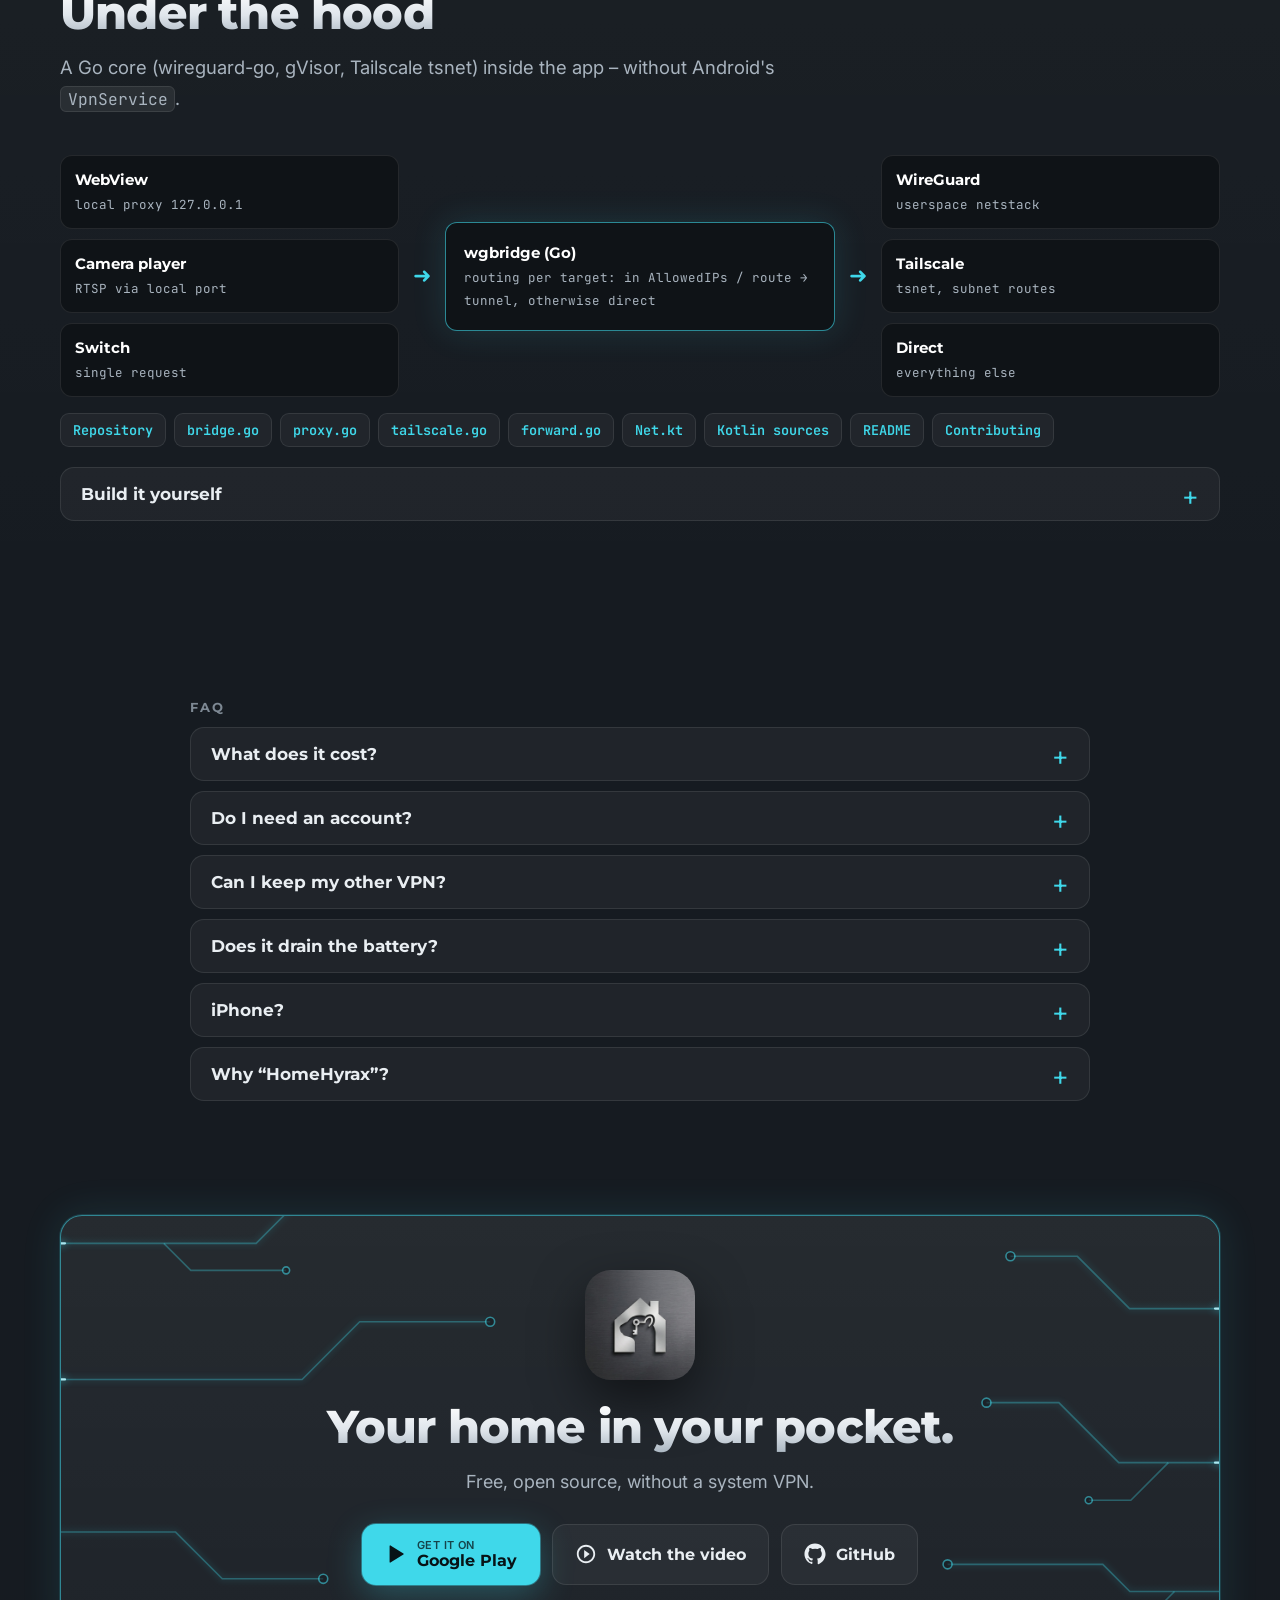
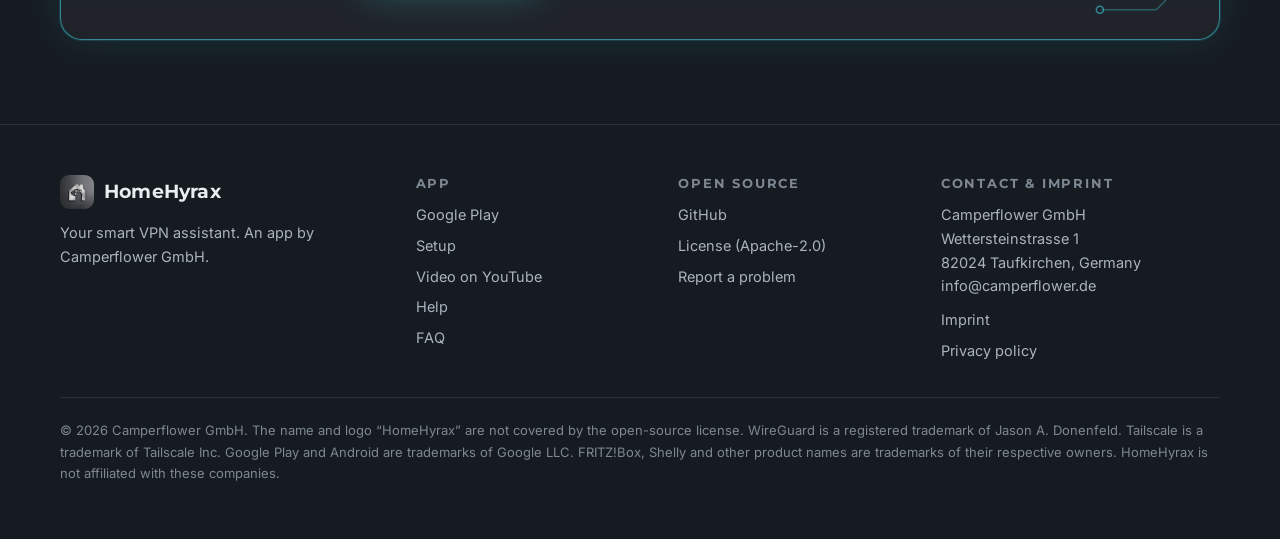
==== commit bf8f53d6: "Update 2026-10-16" ====
--- a/site/public/index.html
+++ b/site/public/index.html
@@ -214,7 +214,7 @@
           <ul class="ticks">
             <li>Full screen with its own home-screen icon</li>
             <li>Badge shows <span class="ui">Home · direct</span> or <span class="ui">Away · via WireGuard</span></li>
-            <li>Live values stay live, menu top right: <span class="ui">Refresh</span> and <span class="ui">Settings</span></li>
+            <li>Live values stay live, pull down at the top for the menu: <span class="ui">Refresh</span> and <span class="ui">Settings</span></li>
           </ul>
         </div>
       </div>
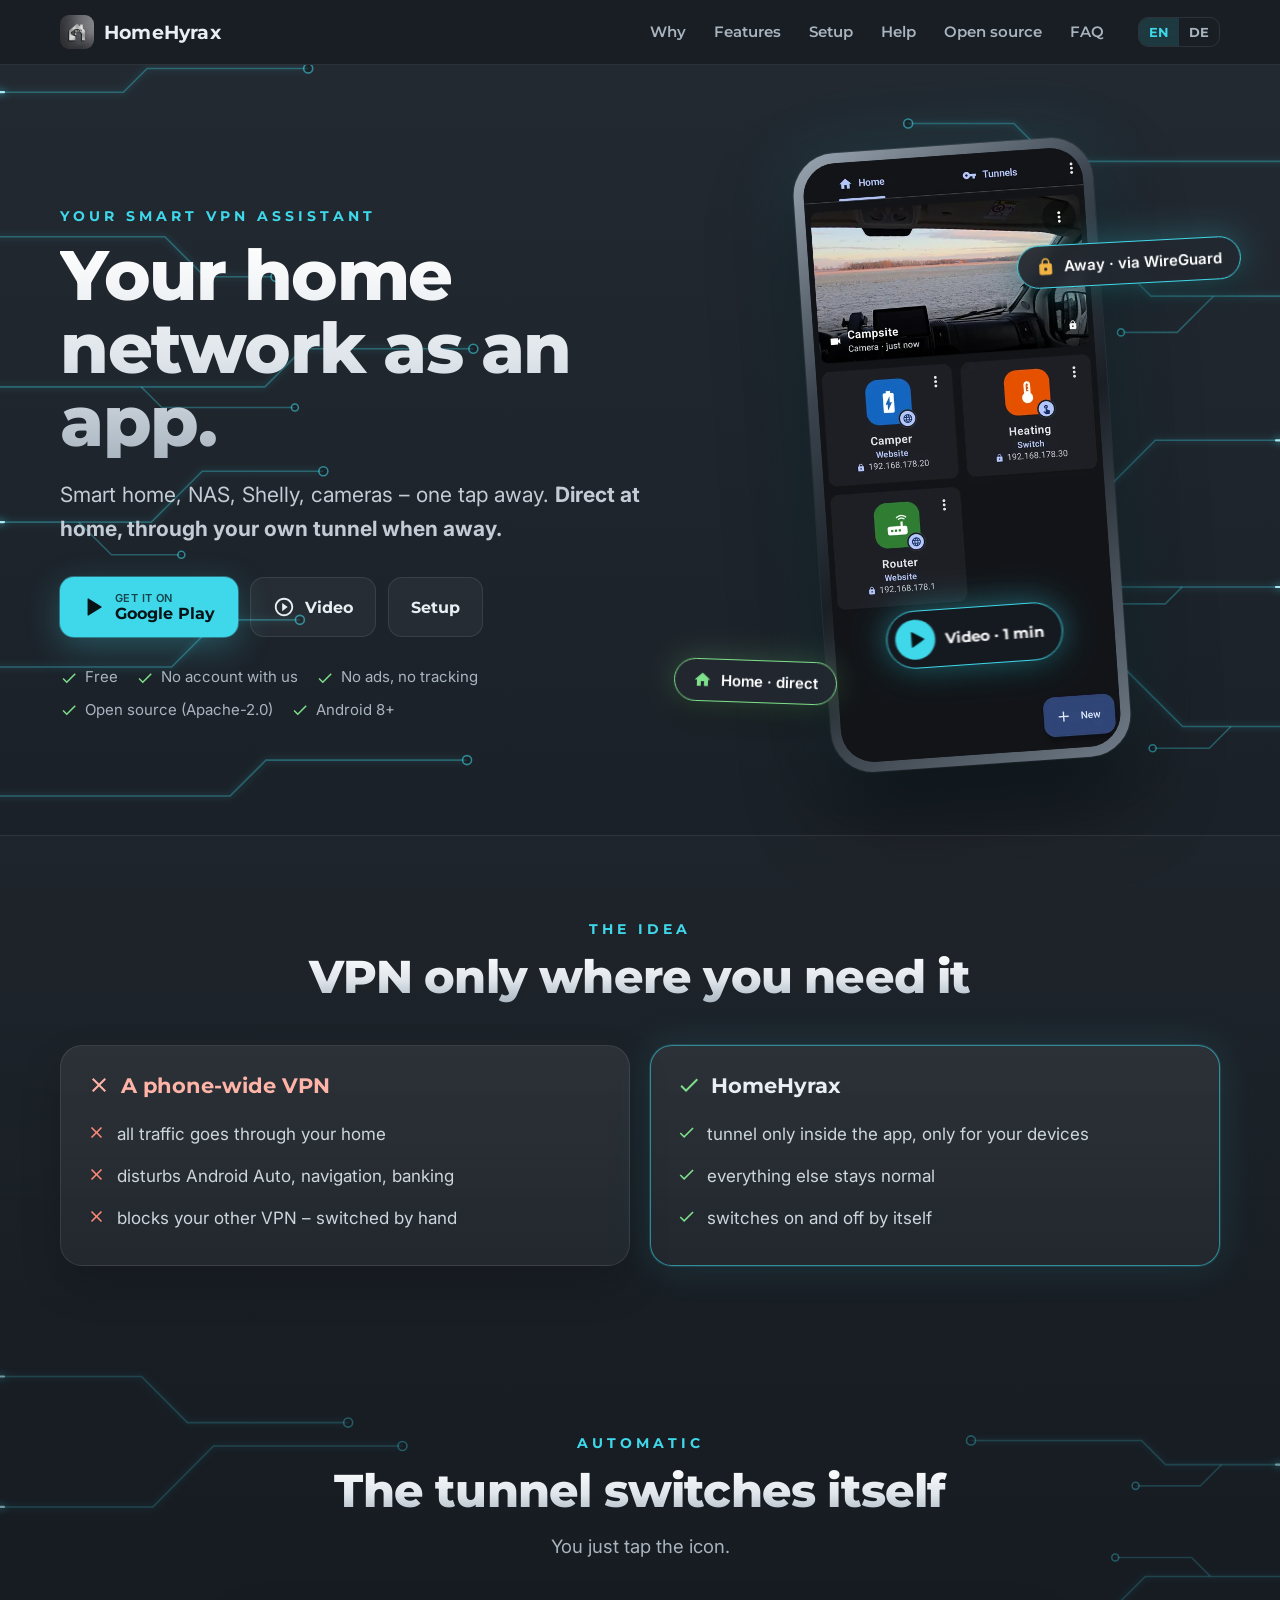
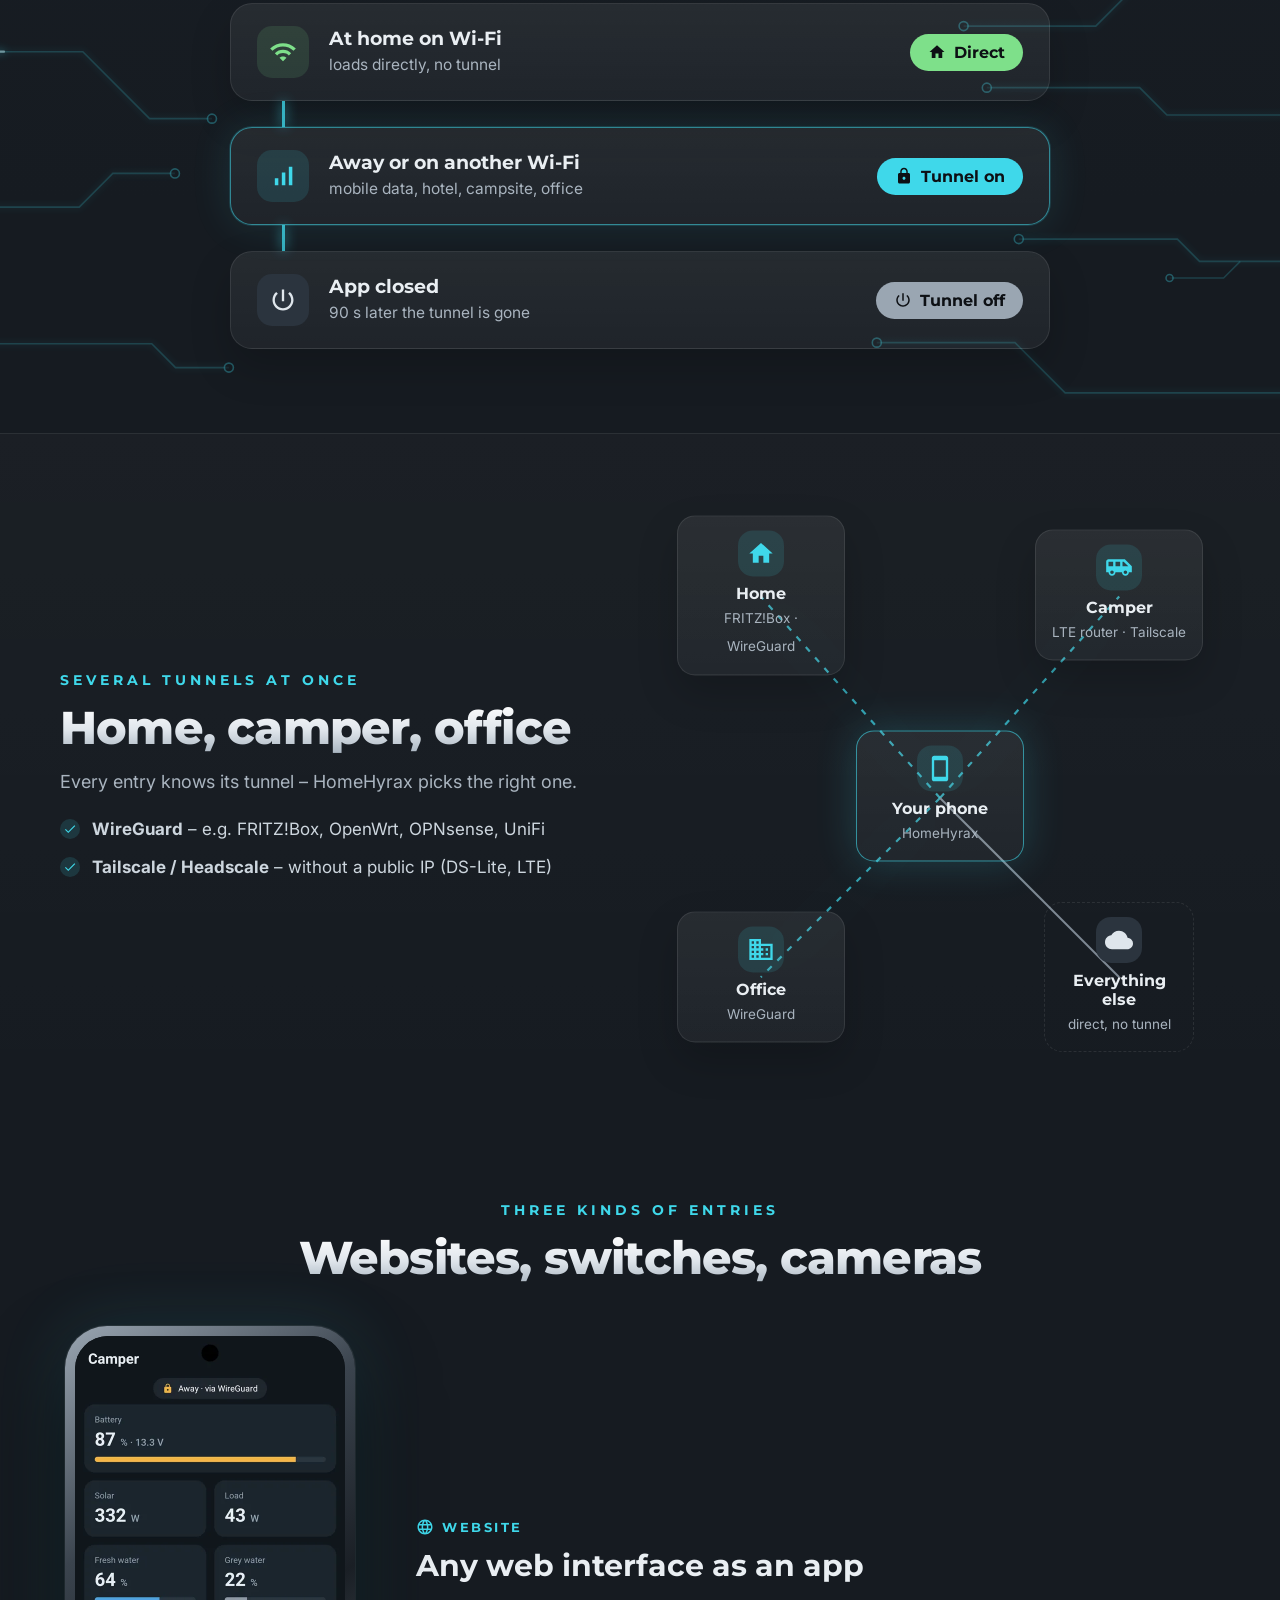
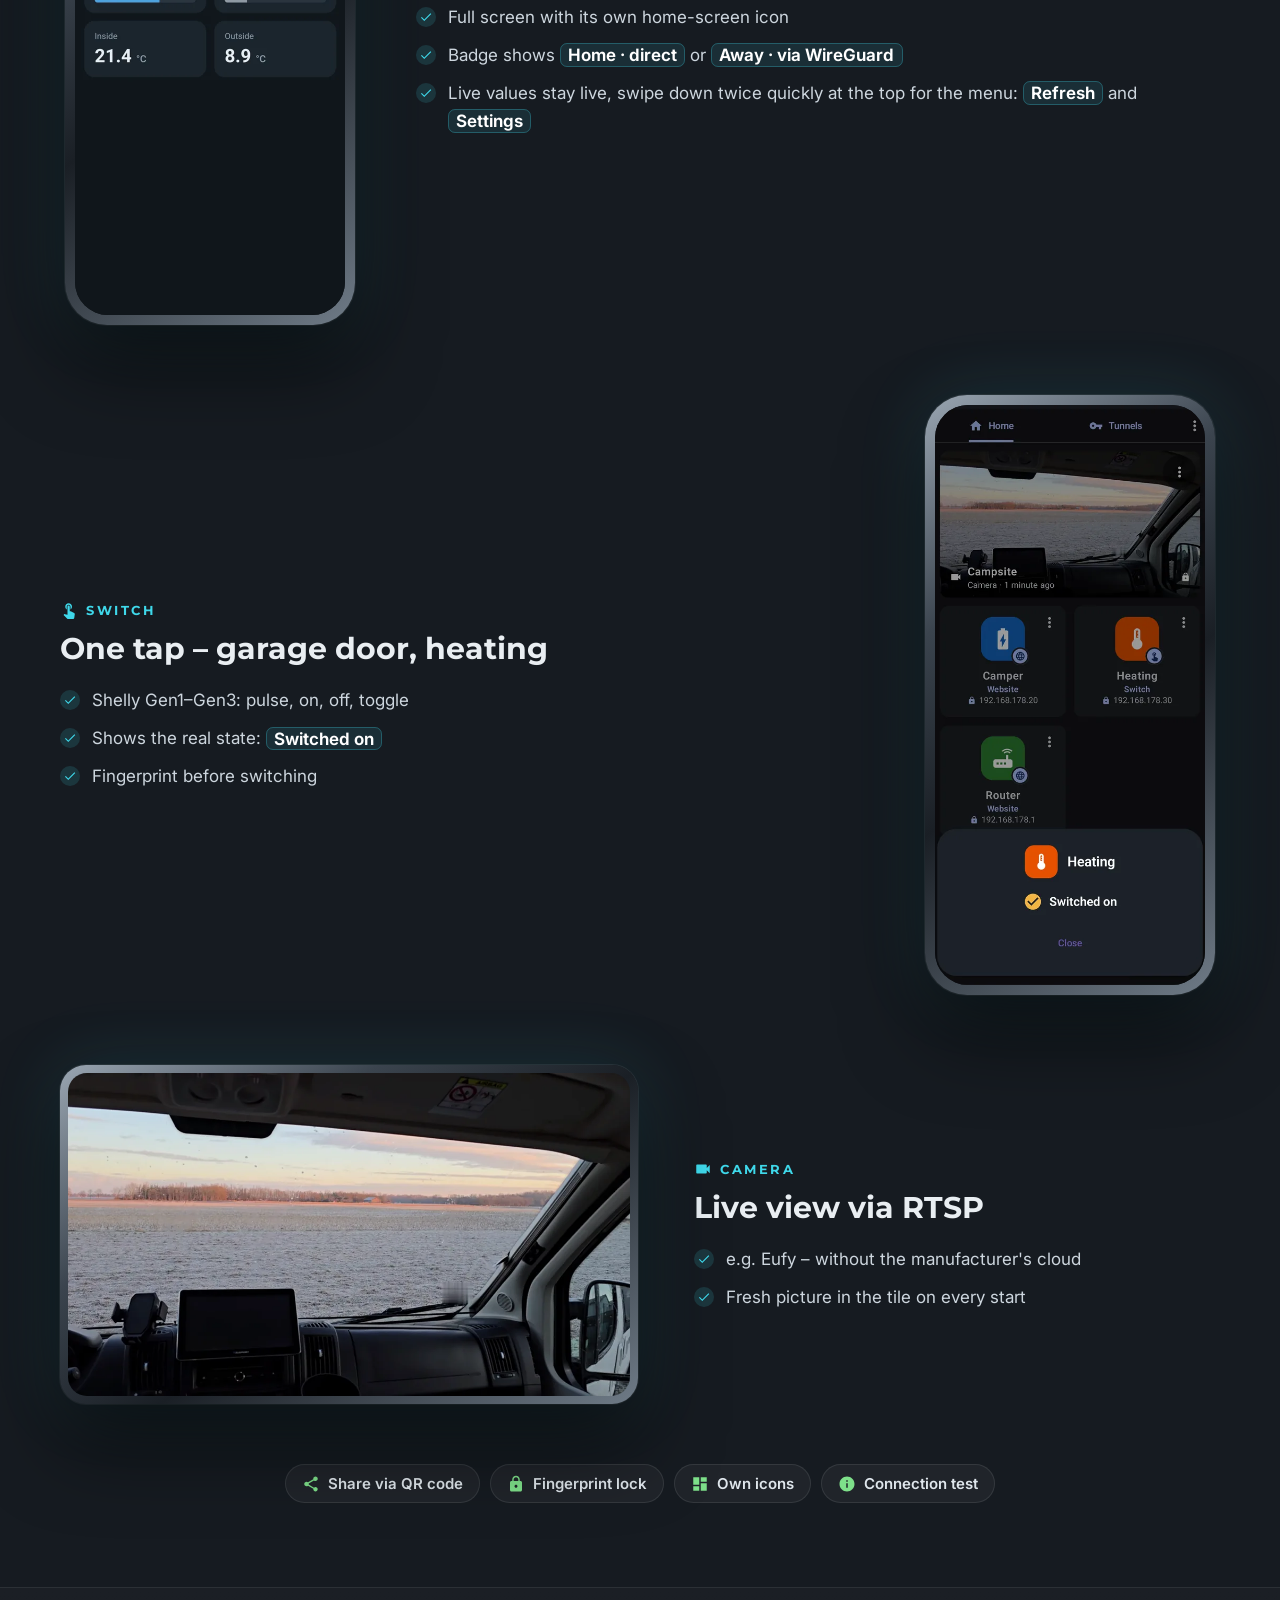
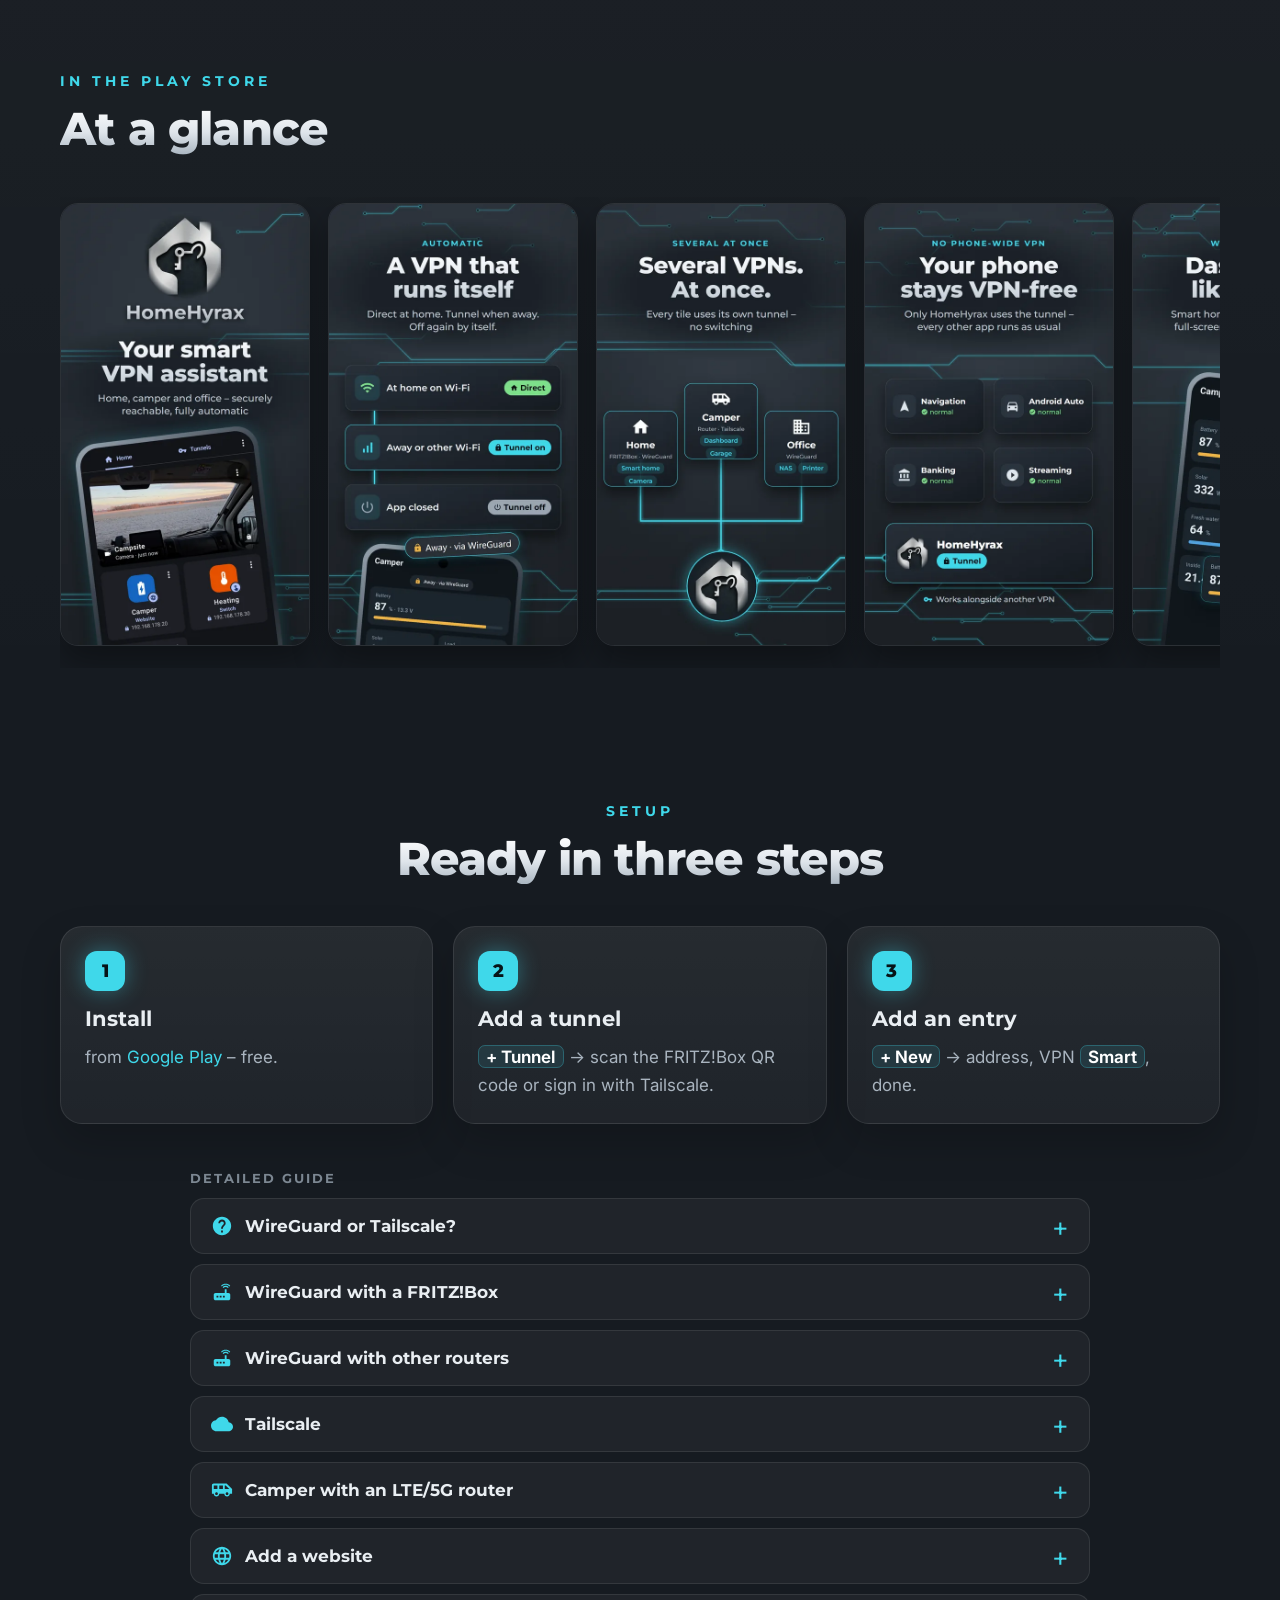
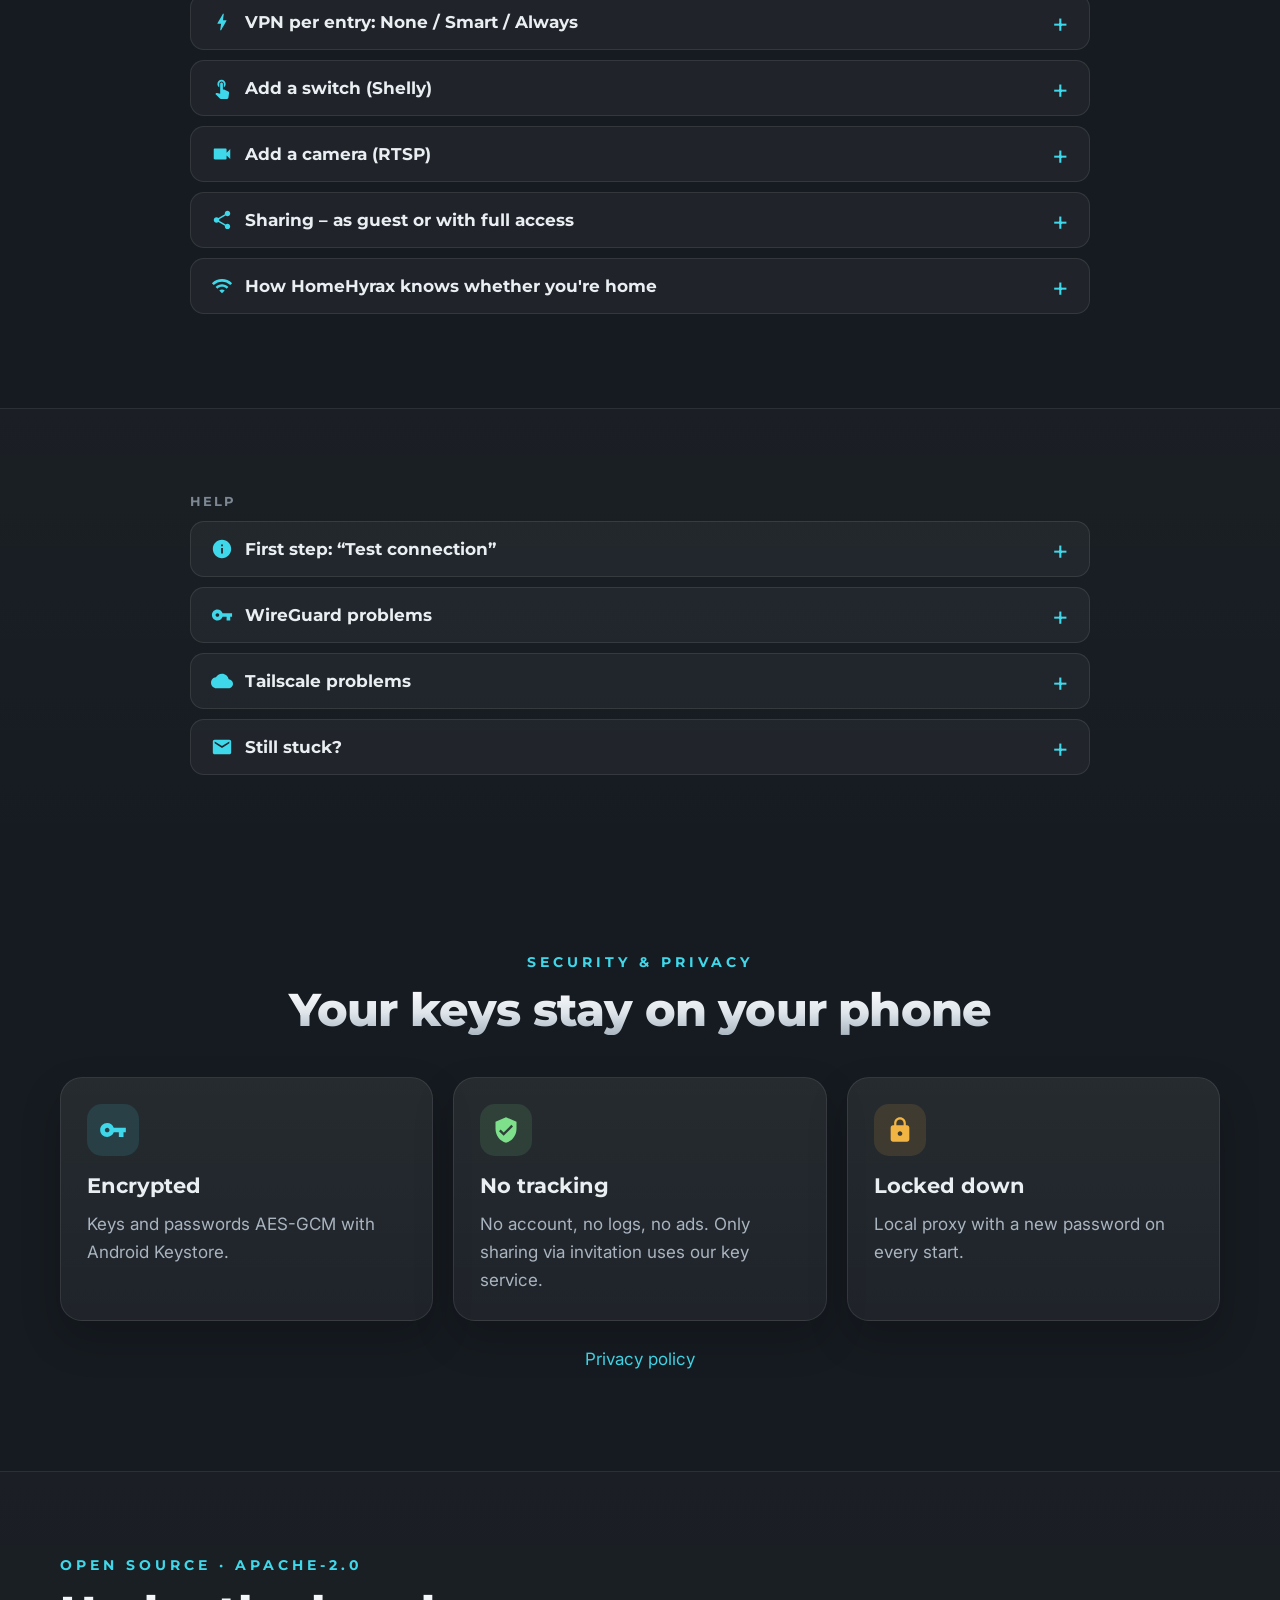
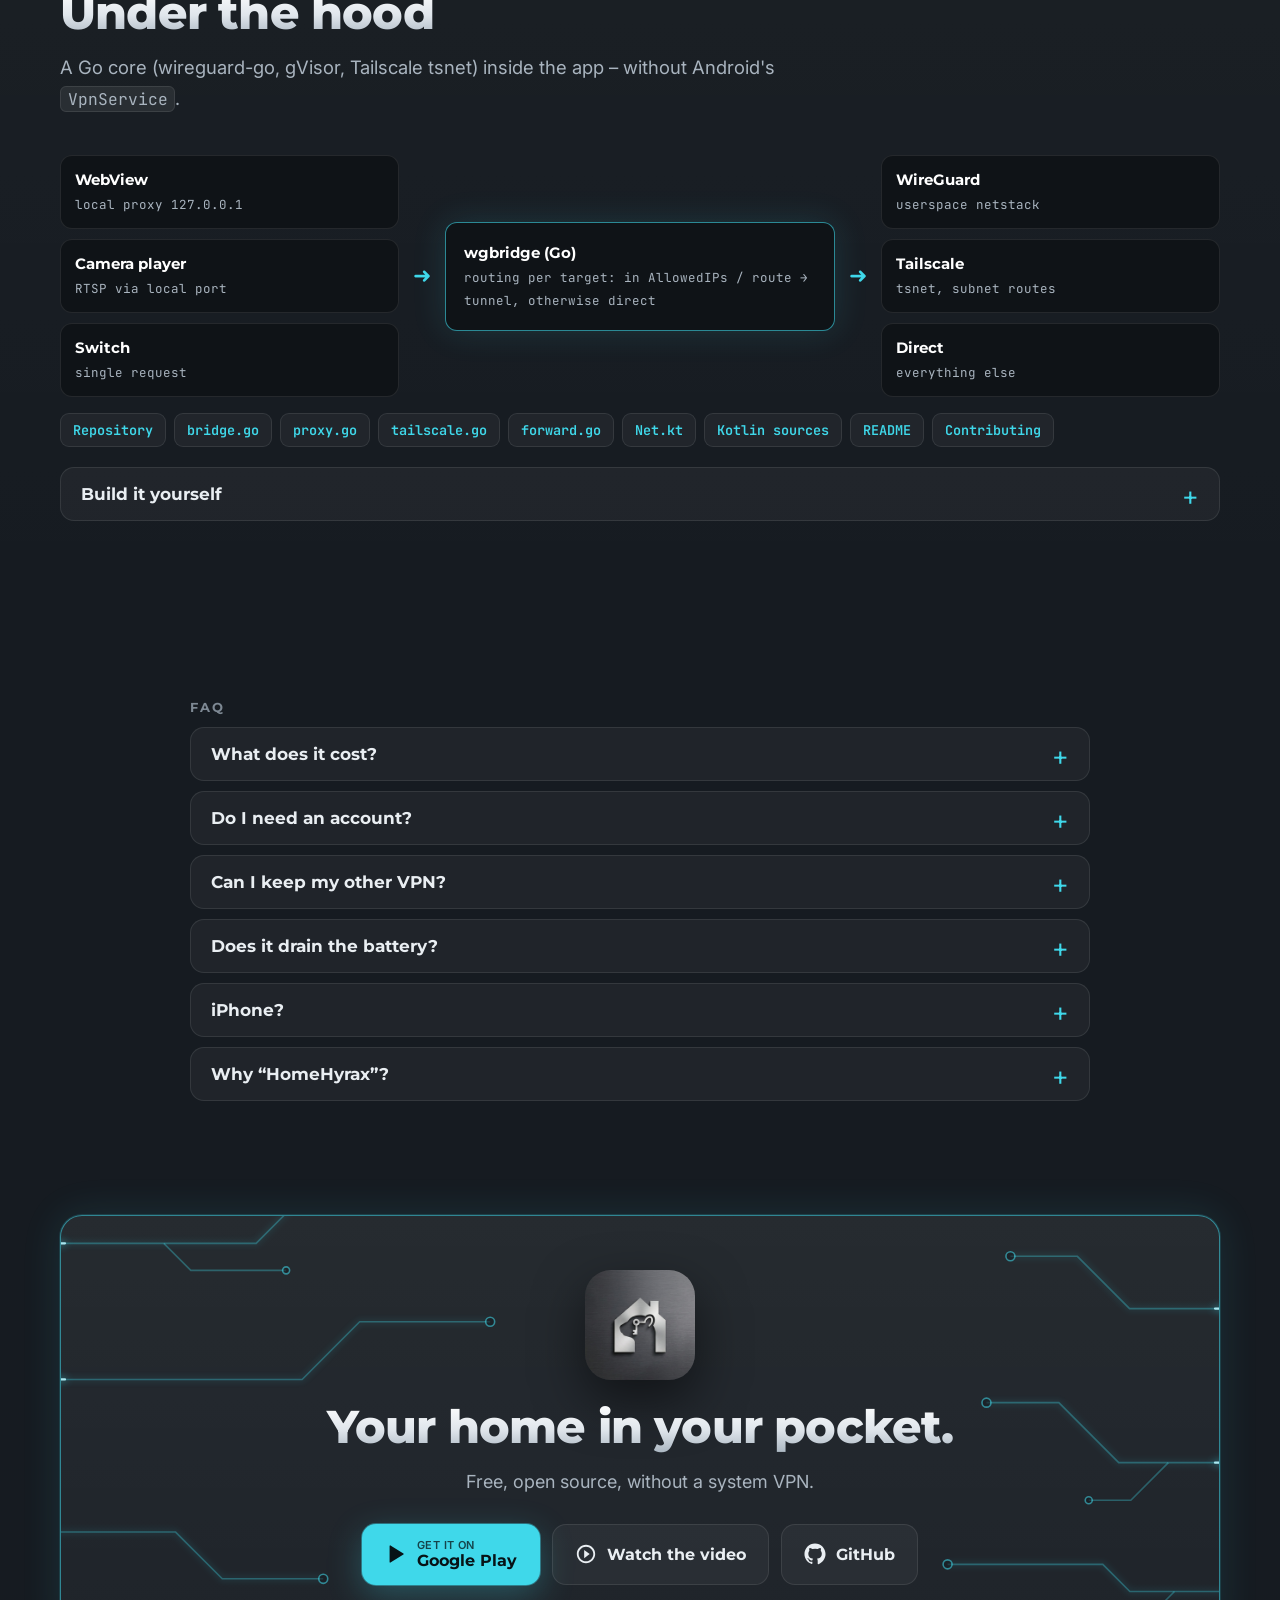
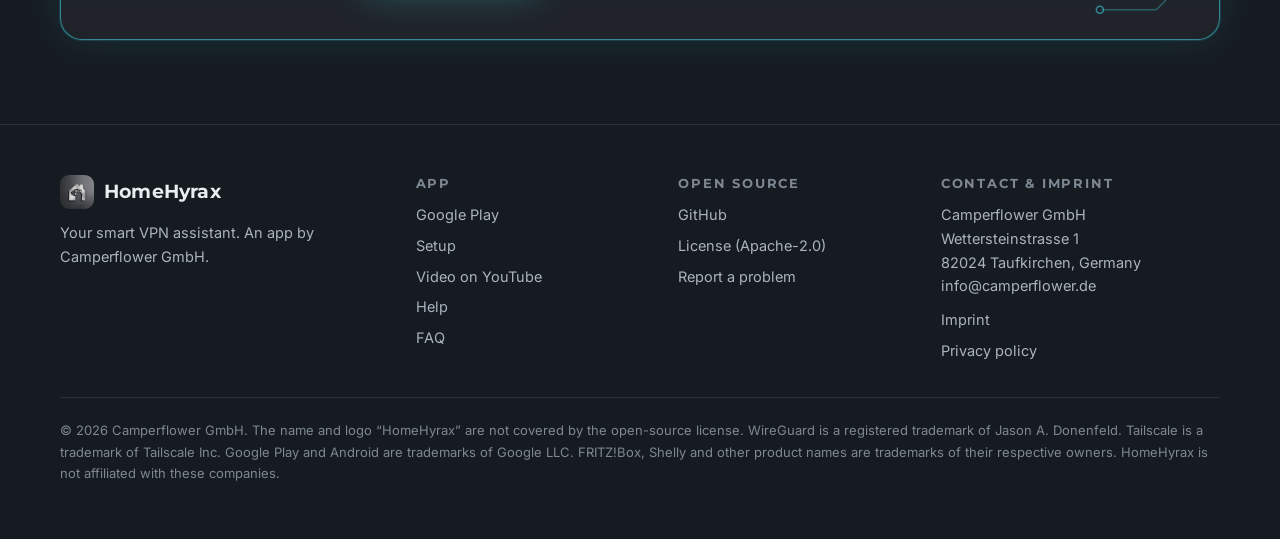
==== commit 3c1c4124: "Update 2026-10-22" ====
--- a/site/public/index.html
+++ b/site/public/index.html
@@ -214,7 +214,7 @@
           <ul class="ticks">
             <li>Full screen with its own home-screen icon</li>
             <li>Badge shows <span class="ui">Home · direct</span> or <span class="ui">Away · via WireGuard</span></li>
-            <li>Live values stay live, pull down at the top for the menu: <span class="ui">Refresh</span> and <span class="ui">Settings</span></li>
+            <li>Live values stay live, swipe down twice quickly at the top for the menu: <span class="ui">Refresh</span> and <span class="ui">Settings</span></li>
           </ul>
         </div>
       </div>
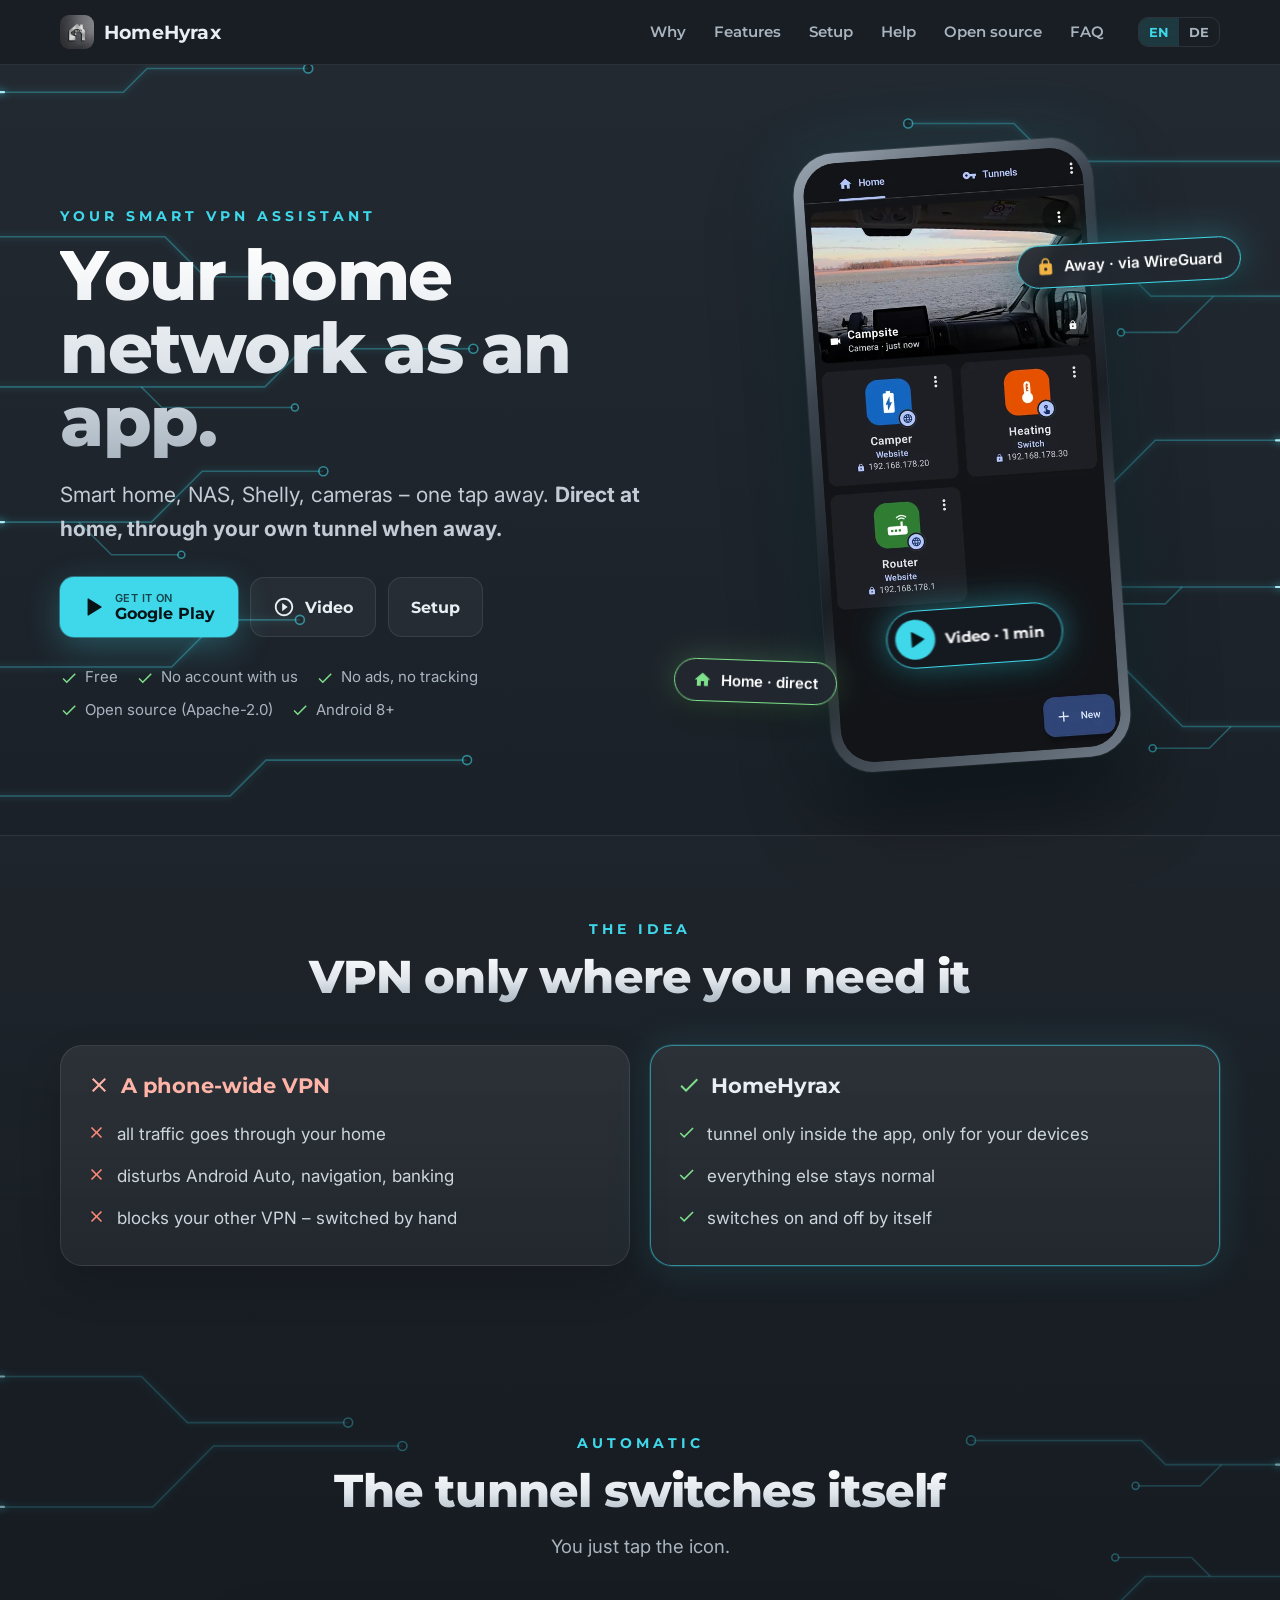
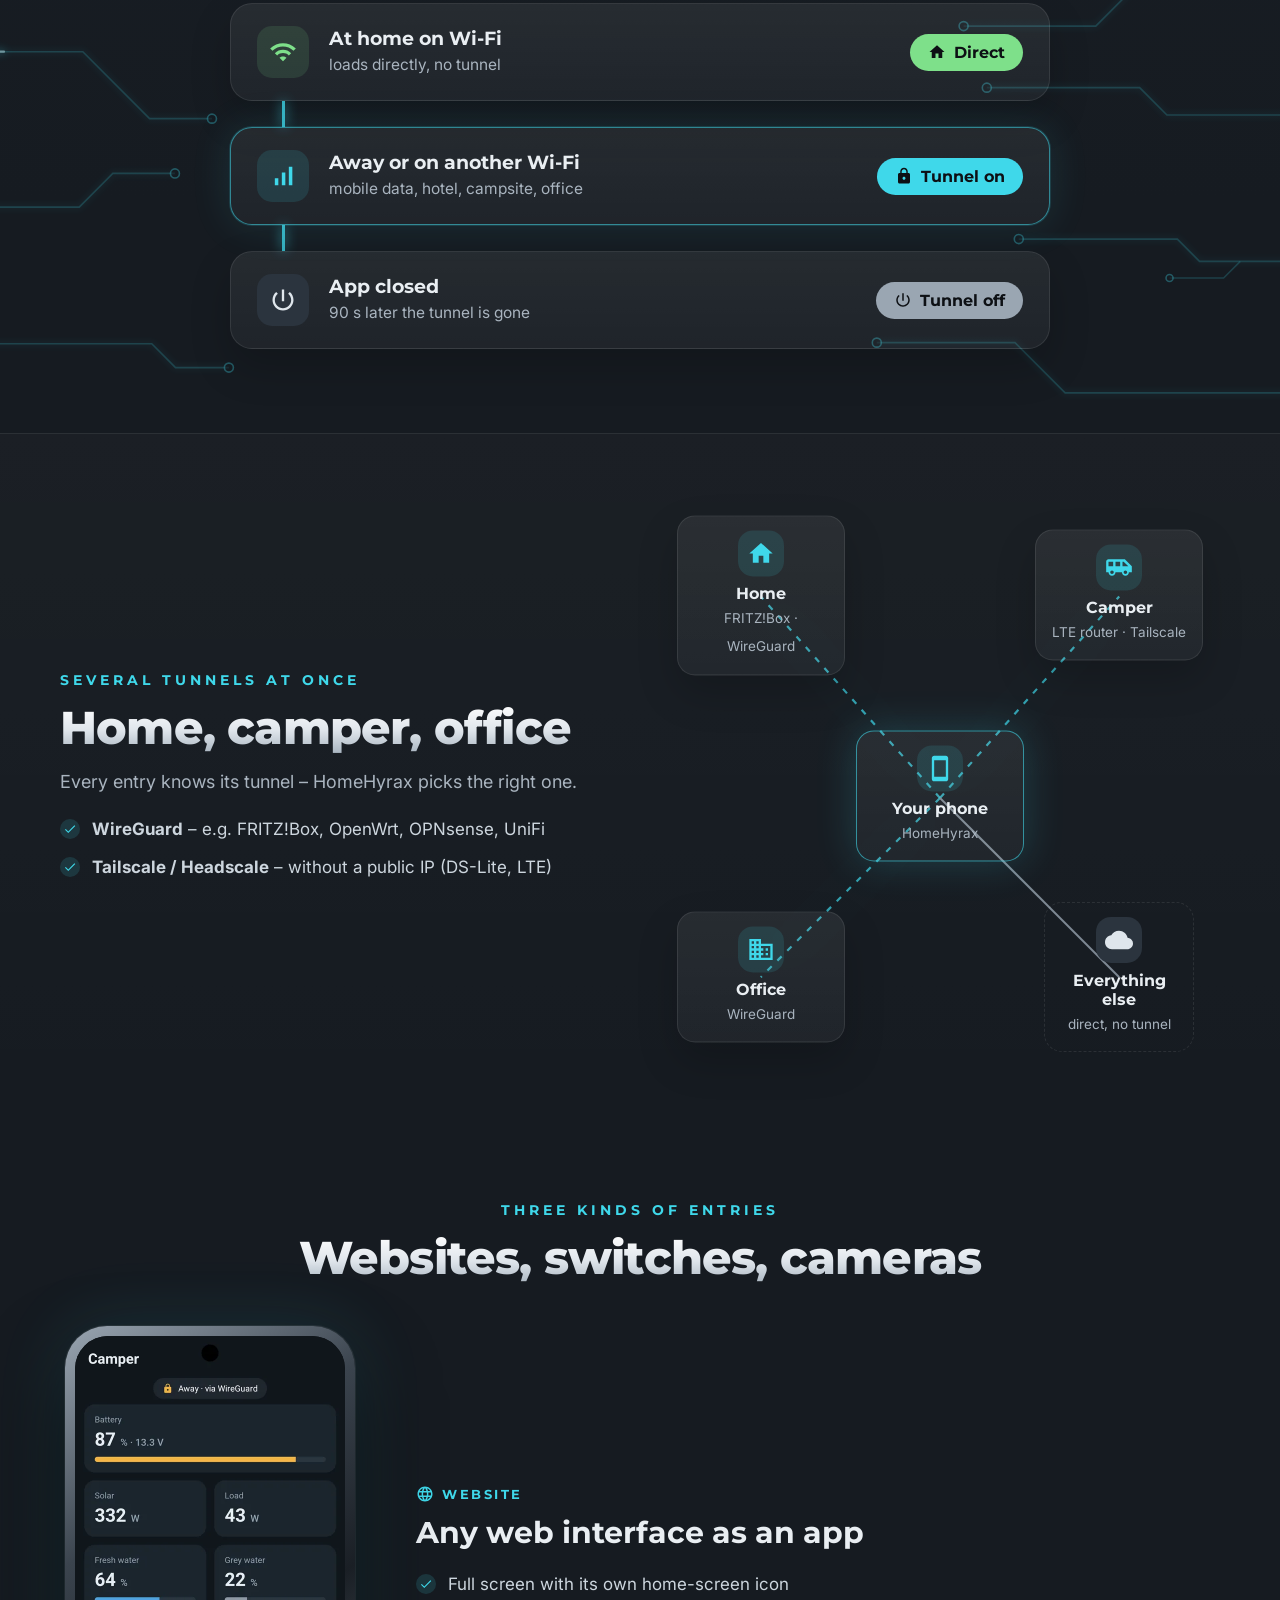
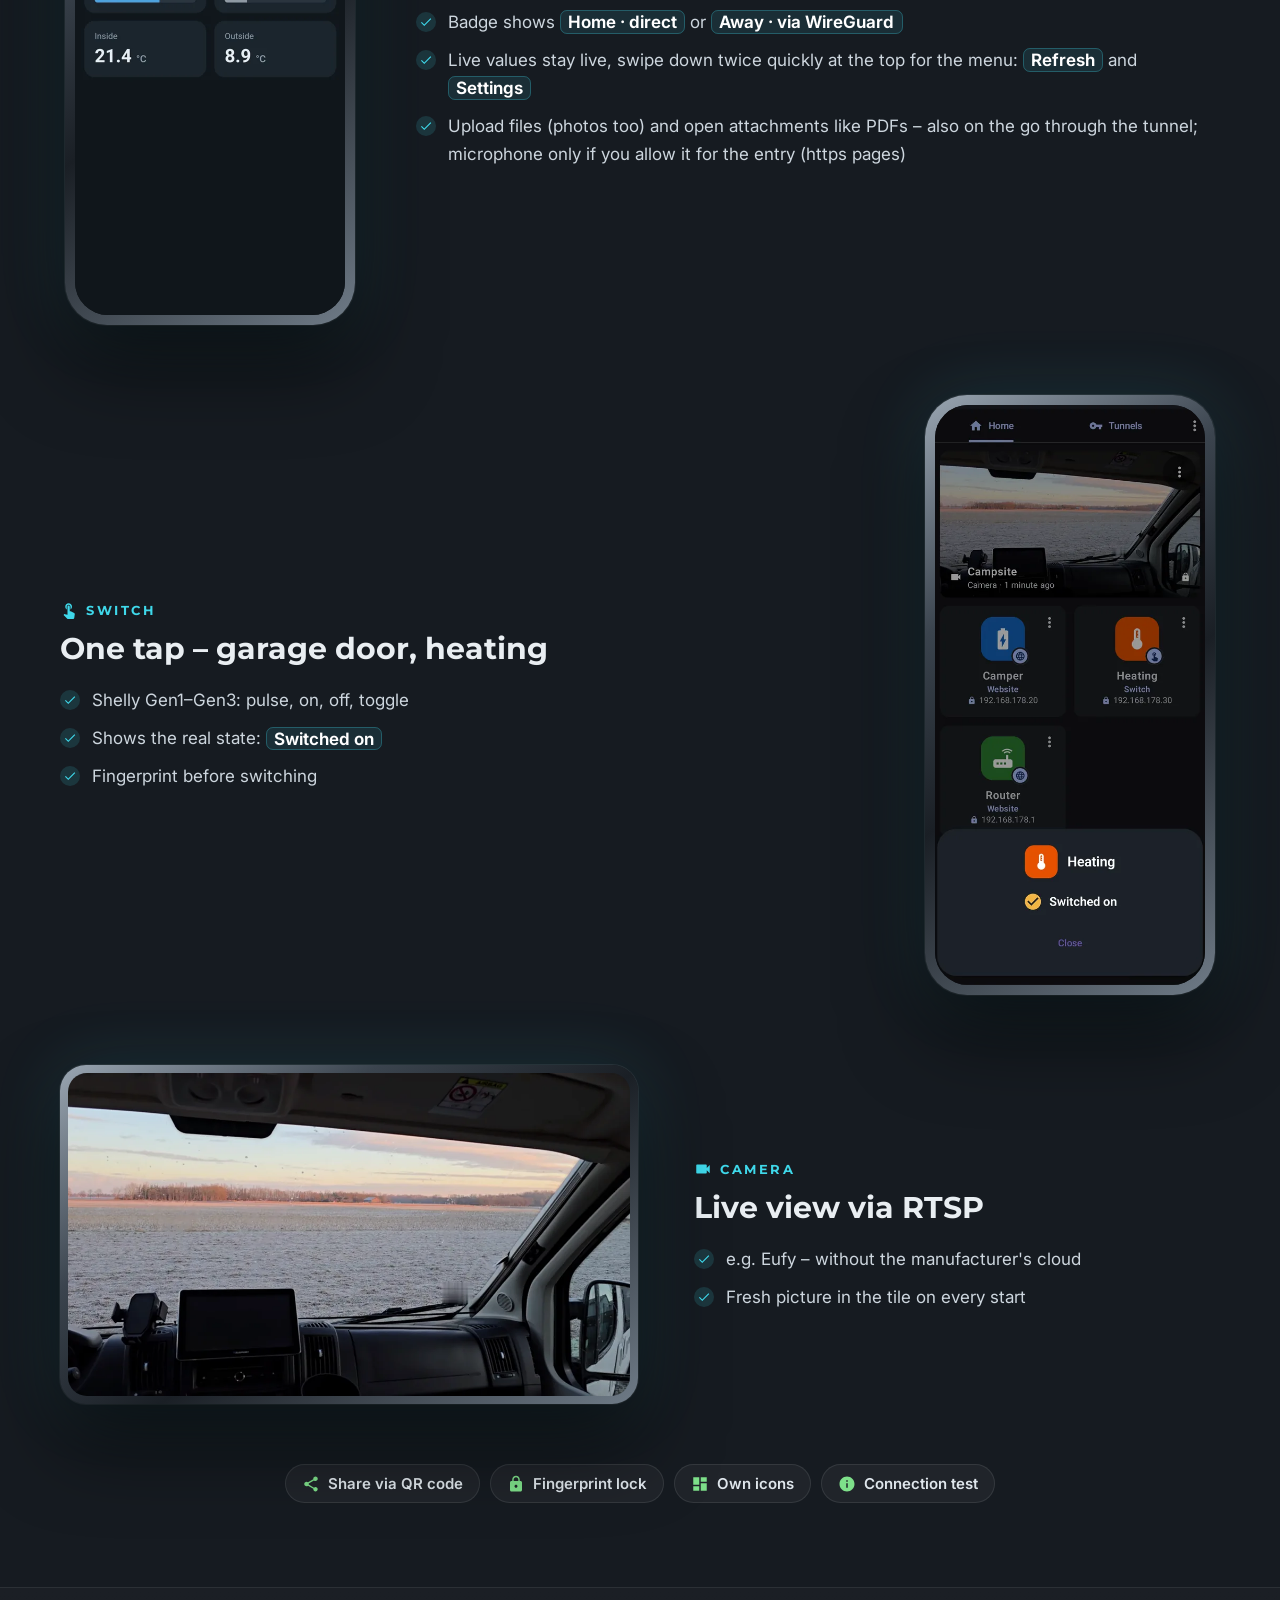
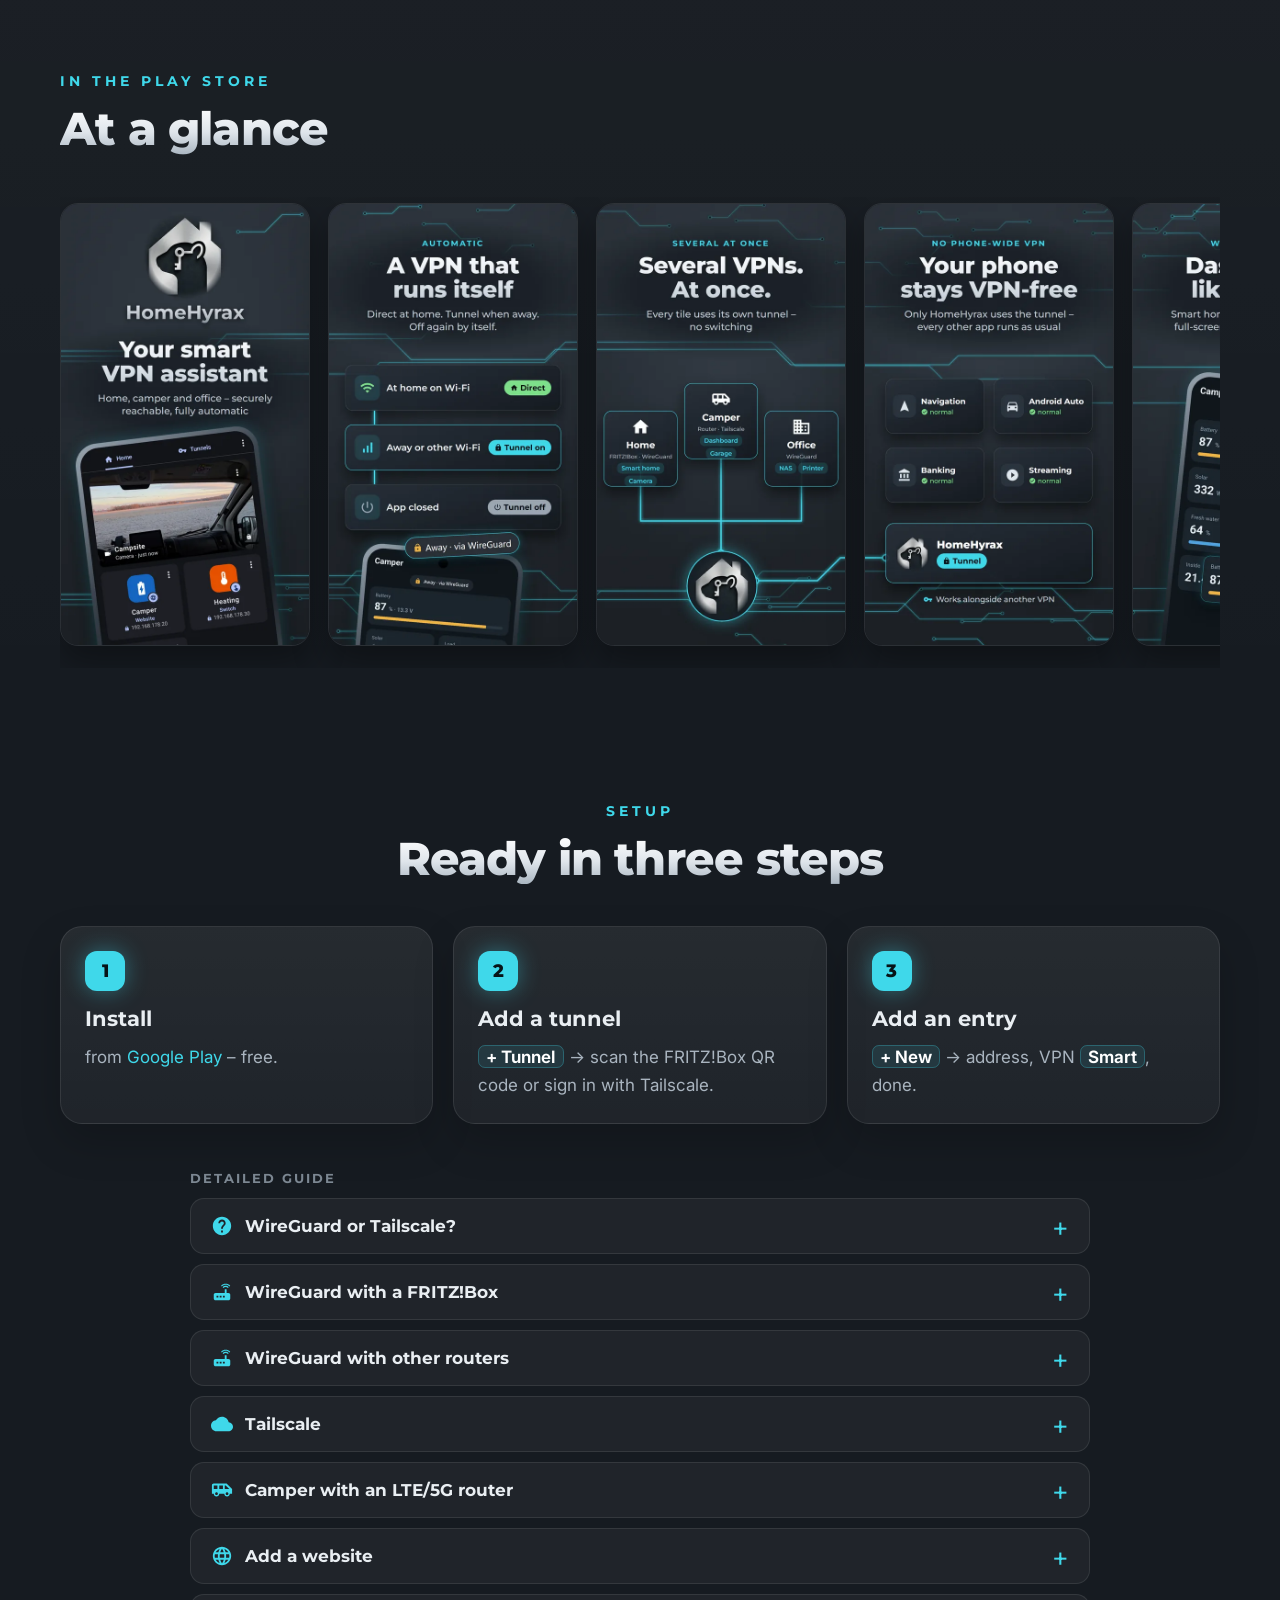
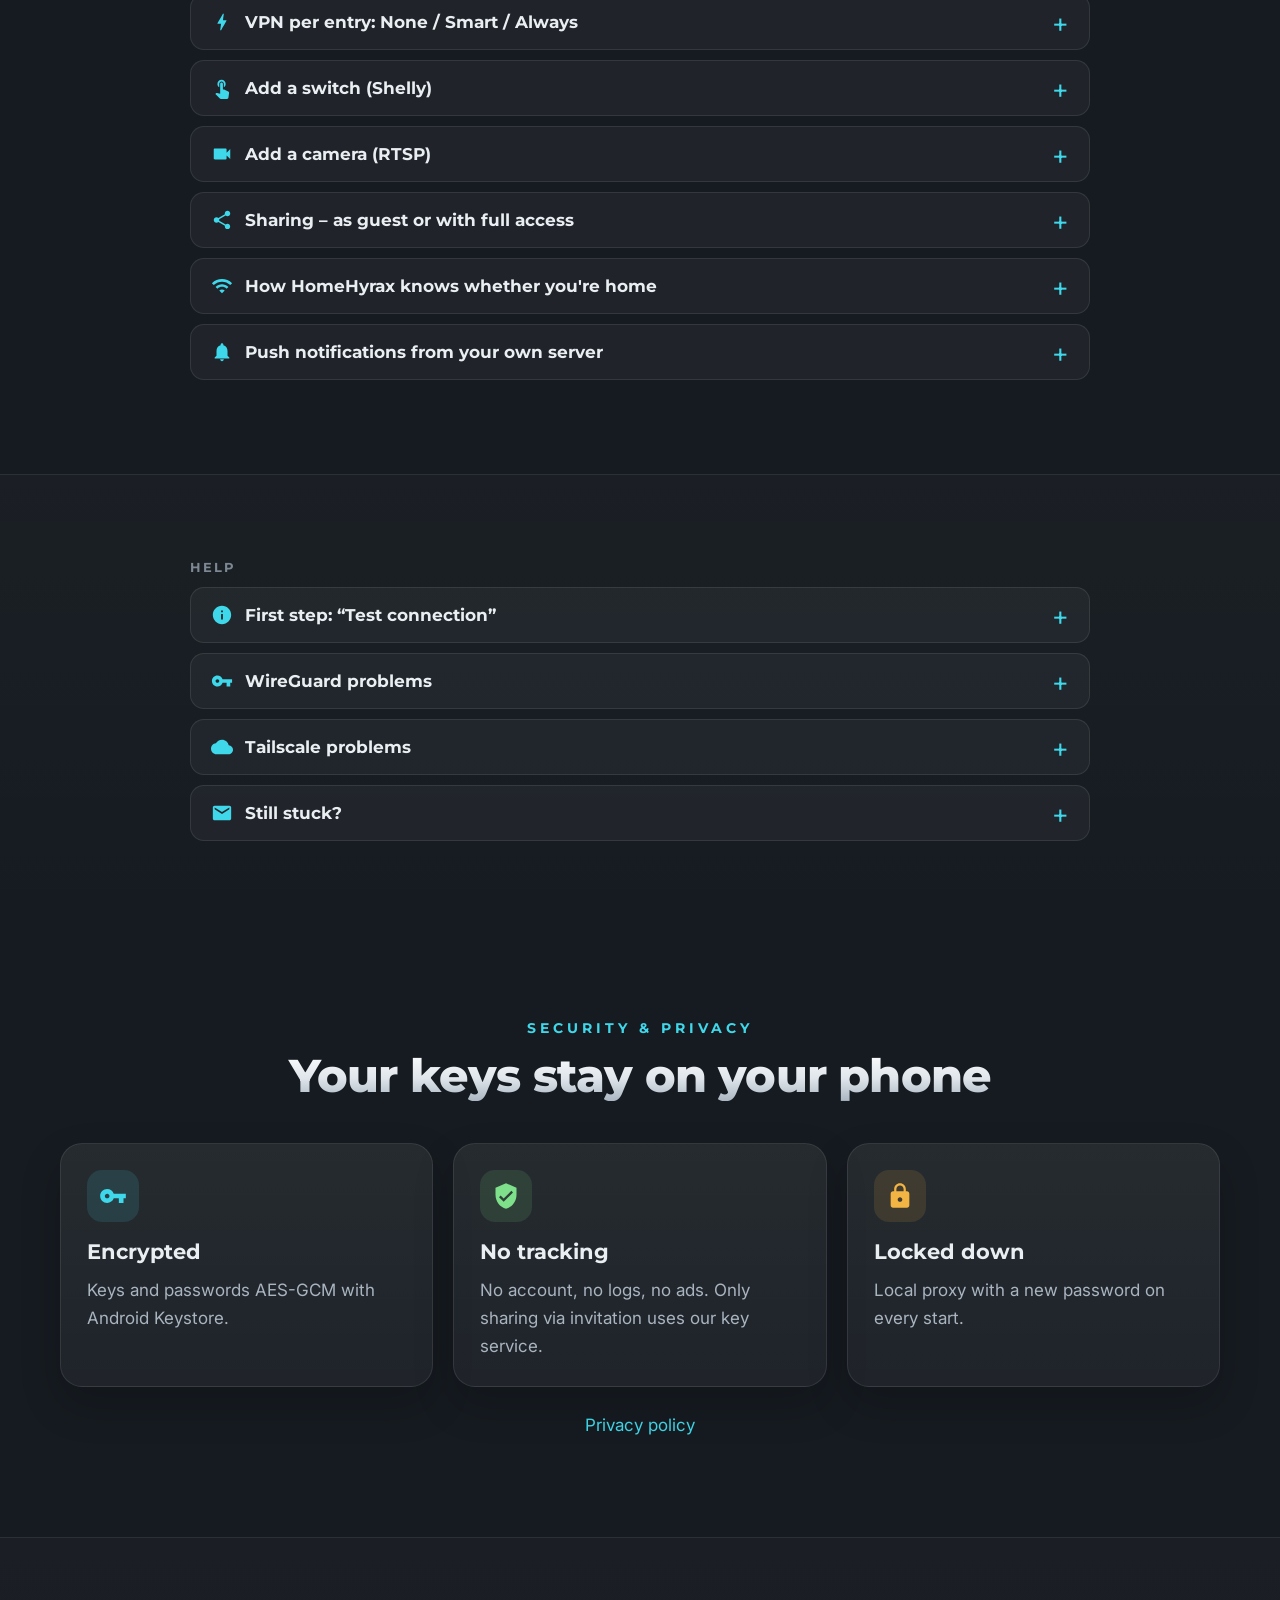
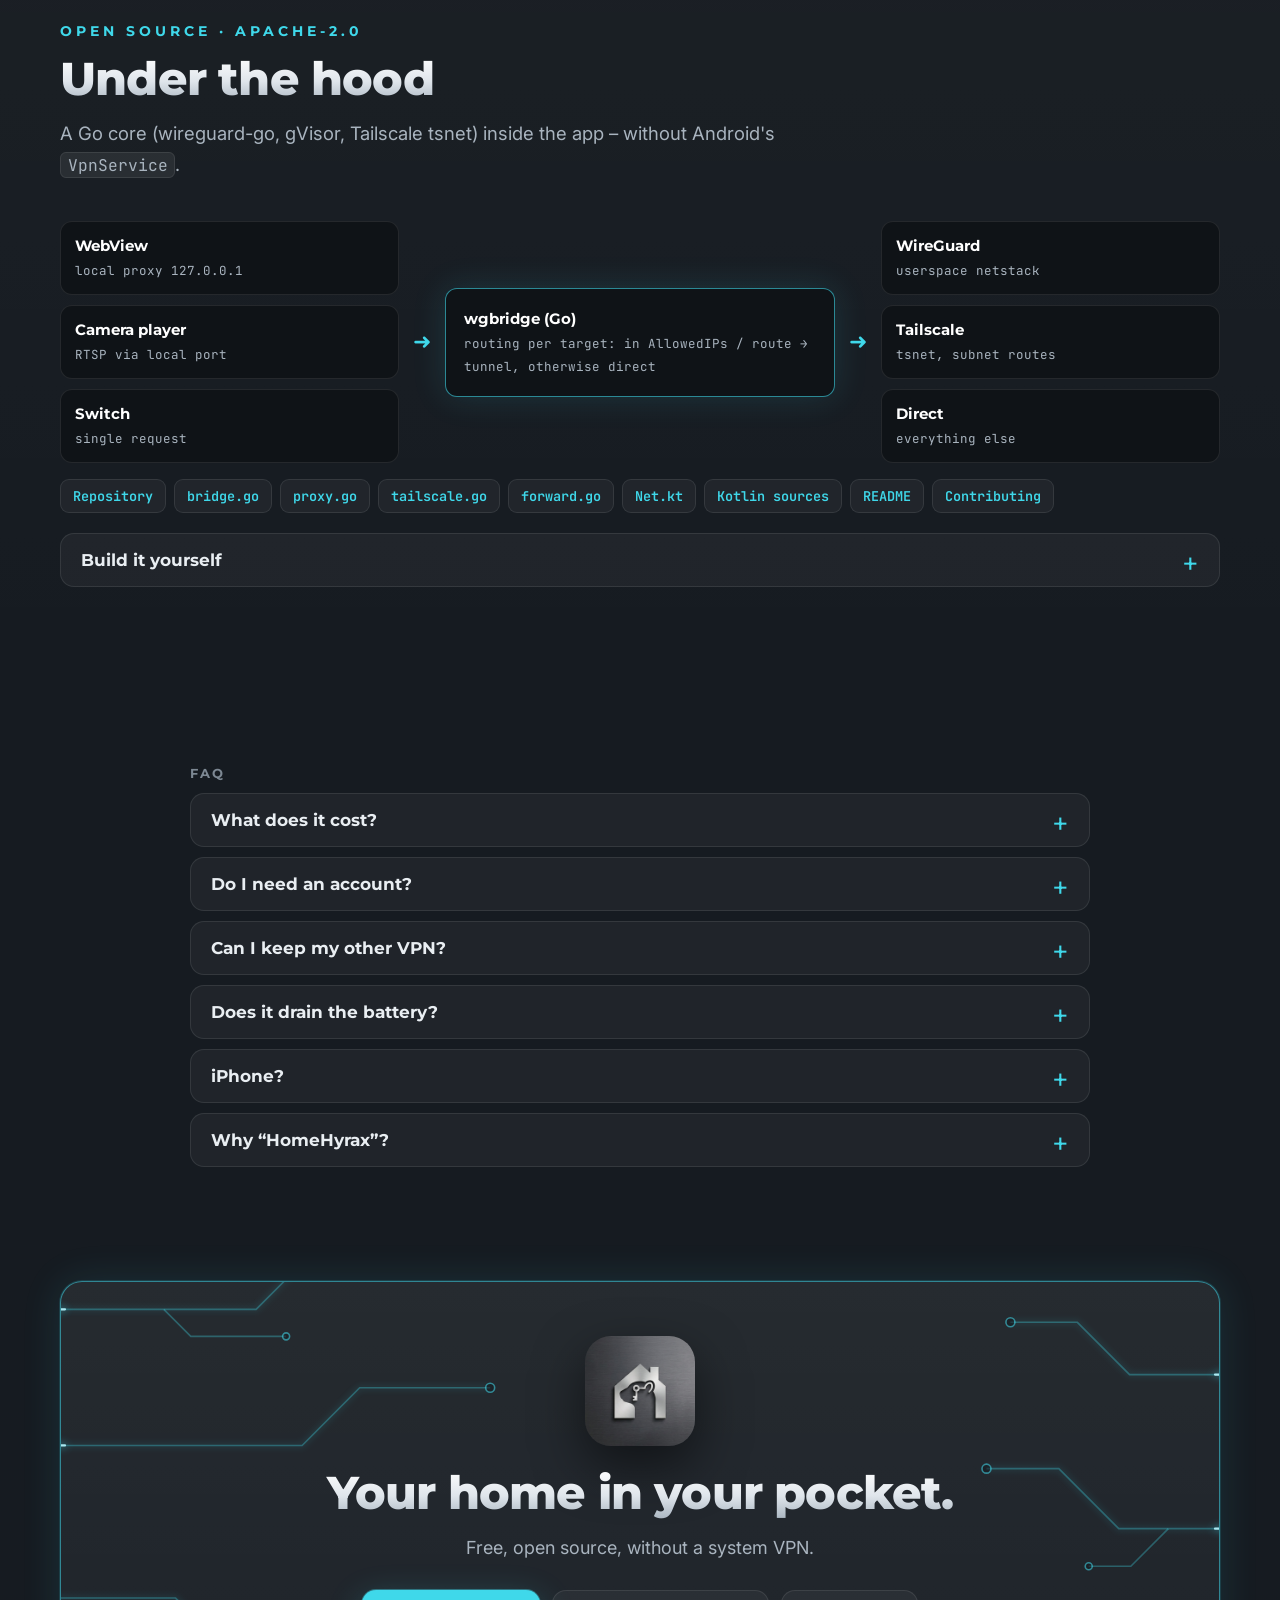
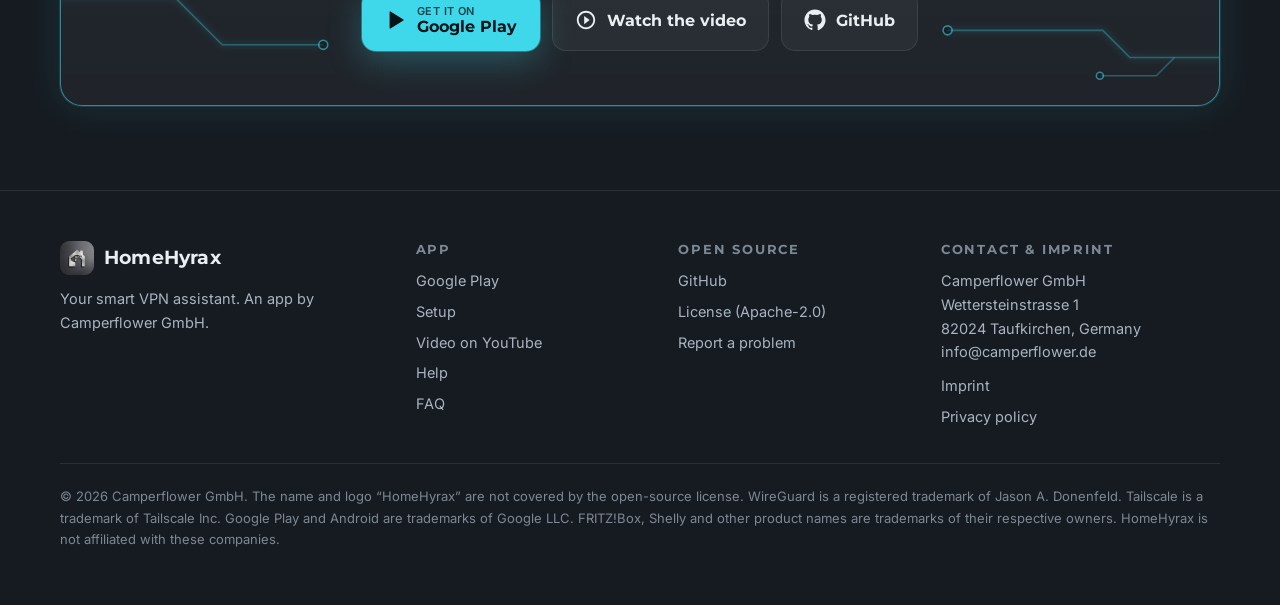
==== commit 25ce8a4f: "Update 2026-10-31" ====
--- a/site/public/index.html
+++ b/site/public/index.html
@@ -58,6 +58,7 @@
 <symbol id="i-mail" viewBox="0 0 24 24" fill="currentColor"><path d="M20 4H4c-1.1 0-1.99.9-1.99 2L2 18c0 1.1.9 2 2 2h16c1.1 0 2-.9 2-2V6c0-1.1-.9-2-2-2zm0 4l-8 5-8-5V6l8 5 8-5v2z"/></symbol>
 <symbol id="i-video" viewBox="0 0 24 24" fill="currentColor"><path d="M10 16.5l6-4.5-6-4.5v9zM12 2C6.48 2 2 6.48 2 12s4.48 10 10 10 10-4.48 10-10S17.52 2 12 2zm0 18c-4.41 0-8-3.59-8-8s3.59-8 8-8 8 3.59 8 8-3.59 8-8 8z"/></symbol>
 <symbol id="i-family" viewBox="0 0 24 24" fill="currentColor"><path d="M16 11c1.66 0 2.99-1.34 2.99-3S17.66 5 16 5c-1.66 0-3 1.34-3 3s1.34 3 3 3zm-8 0c1.66 0 2.99-1.34 2.99-3S9.66 5 8 5C6.34 5 5 6.34 5 8s1.34 3 3 3zm0 2c-2.33 0-7 1.17-7 3.5V19h14v-2.5c0-2.33-4.67-3.5-7-3.5zm8 0c-.29 0-.62.02-.97.05 1.16.84 1.97 1.97 1.97 3.45V19h6v-2.5c0-2.33-4.67-3.5-7-3.5z"/></symbol>
+<symbol id="i-bell" viewBox="0 0 24 24" fill="currentColor"><path d="M12 22c1.1 0 2-.9 2-2h-4c0 1.1.89 2 2 2zm6-6v-5c0-3.07-1.64-5.64-4.5-6.32V4c0-.83-.67-1.5-1.5-1.5s-1.5.67-1.5 1.5v.68C7.63 5.36 6 7.92 6 11v5l-2 2v1h16v-1l-2-2z"/></symbol>
 <symbol id="i-help" viewBox="0 0 24 24" fill="currentColor"><path d="M12 2C6.48 2 2 6.48 2 12s4.48 10 10 10 10-4.48 10-10S17.52 2 12 2zm1 17h-2v-2h2v2zm2.07-7.75l-.9.92C13.45 12.9 13 13.5 13 15h-2v-.5c0-1.1.45-2.1 1.17-2.83l1.24-1.26c.37-.36.59-.86.59-1.41 0-1.1-.9-2-2-2s-2 .9-2 2H8c0-2.21 1.79-4 4-4s4 1.79 4 4c0 .88-.36 1.68-.93 2.25z"/></symbol>
 </svg>
 
@@ -215,6 +216,7 @@
             <li>Full screen with its own home-screen icon</li>
             <li>Badge shows <span class="ui">Home · direct</span> or <span class="ui">Away · via WireGuard</span></li>
             <li>Live values stay live, swipe down twice quickly at the top for the menu: <span class="ui">Refresh</span> and <span class="ui">Settings</span></li>
+            <li>Upload files (photos too) and open attachments like PDFs – also on the go through the tunnel; microphone only if you allow it for the entry (https pages)</li>
           </ul>
         </div>
       </div>
@@ -434,6 +436,22 @@
             <li>The Wi-Fi is recognized by address range, router address and domain – <b>not</b> by its name, so HomeHyrax needs no location permission.</li>
           </ul>
           <div class="note info"><svg><use href="#i-info"/></svg><p><b>Tip:</b> a foreign Wi-Fi with the same default network as yours (e.g. another FRITZ!Box with <code>192.168.178.x</code>) where something happens to answer at the target address is taken for home. Remedy: use your own address range at home (e.g. <code>10.20.30.0/24</code>) or set the entry to VPN <span class="ui">Always</span>.</p></div>
+</div></details>
+<details id="push"><summary><svg><use href="#i-bell"/></svg>Push notifications from your own server</summary><div>
+          <p>Optional and off by default. Your home automation, NAS or script sends a message – HomeHyrax shows it as a notification.</p>
+          <ol class="steps">
+            <li><span class="ui">⋮</span> → <span class="ui">Notifications</span> → switch on <span class="ui">Push notifications</span> and allow notifications.</li>
+            <li><span class="ui">Send test notification</span> – it should arrive within seconds.</li>
+            <li>Copy the <span class="ui">Push key</span> and give it to your sender (only your own – whoever has it can send notifications to this phone).</li>
+          </ol>
+          <pre><code>curl -s https://camperflower.de/keys/v1/push -H 'Content-Type: application/json' \
+  -d '{"key":"&lt;push key&gt;","ch":"urgent","title":"Water in the basement","body":"Sensor 2"}'</code></pre>
+          <ul class="ticks">
+            <li><code>ch</code>: <code>urgent</code> → channel <span class="ui">Urgent</span> (immediately, with sound), otherwise <span class="ui">Messages</span>. Sound and Do Not Disturb are set per channel in Android.</li>
+            <li><code>url</code> (optional): an address of one of your own entries – tapping the notification opens it there.</li>
+            <li>Up to 120 messages per hour; title up to 120, text up to 2000 characters.</li>
+          </ul>
+          <div class="note"><svg><use href="#i-info"/></svg><p>Delivery runs through Google Firebase Cloud Messaging and our key service, which passes the text on without storing it. Switched off, HomeHyrax has no contact with Google. Needs Google Play services. Details in the <a href="https://camperflower.de/homehyrax-datenschutz/">privacy policy</a>; API in the <a href="https://github.com/matthiasharzheim/homehyrax/blob/main/keyserver/README.md">key service README</a>.</p></div>
 </div></details>
     </div>
   </div>
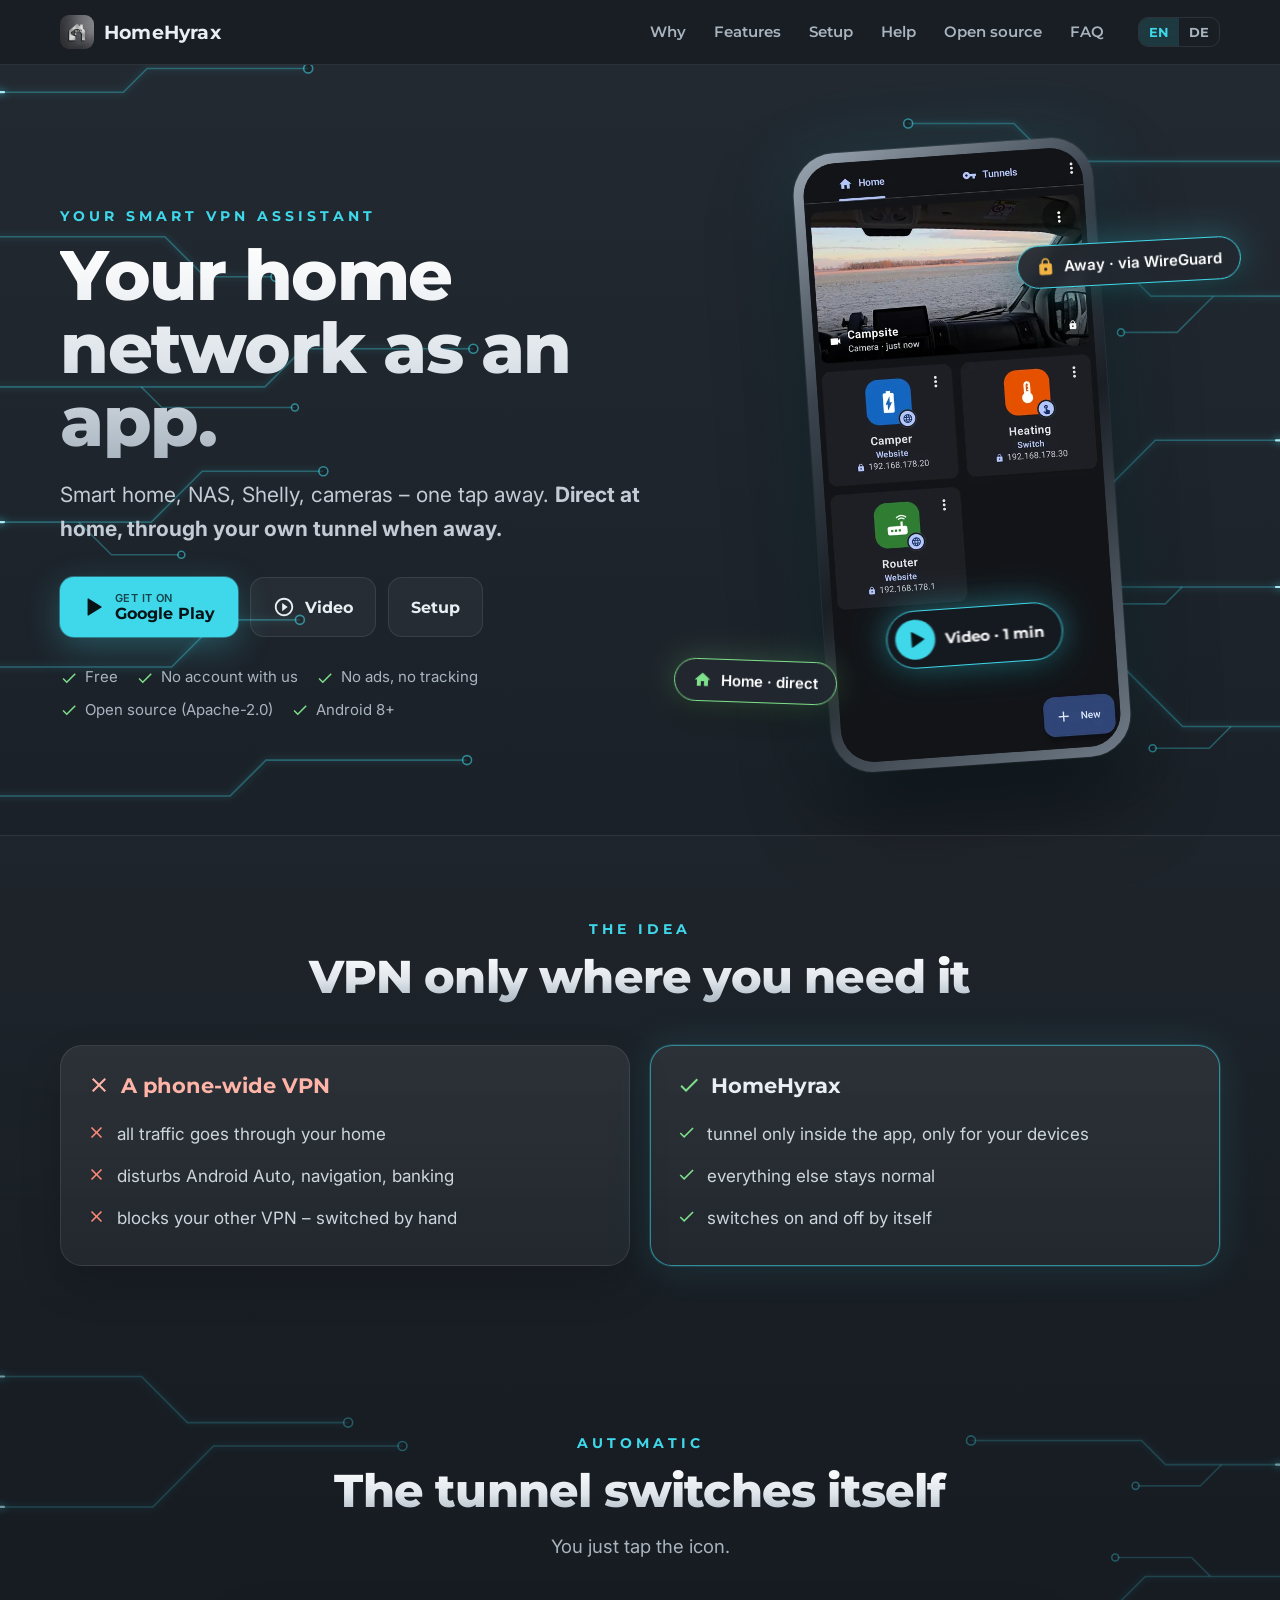
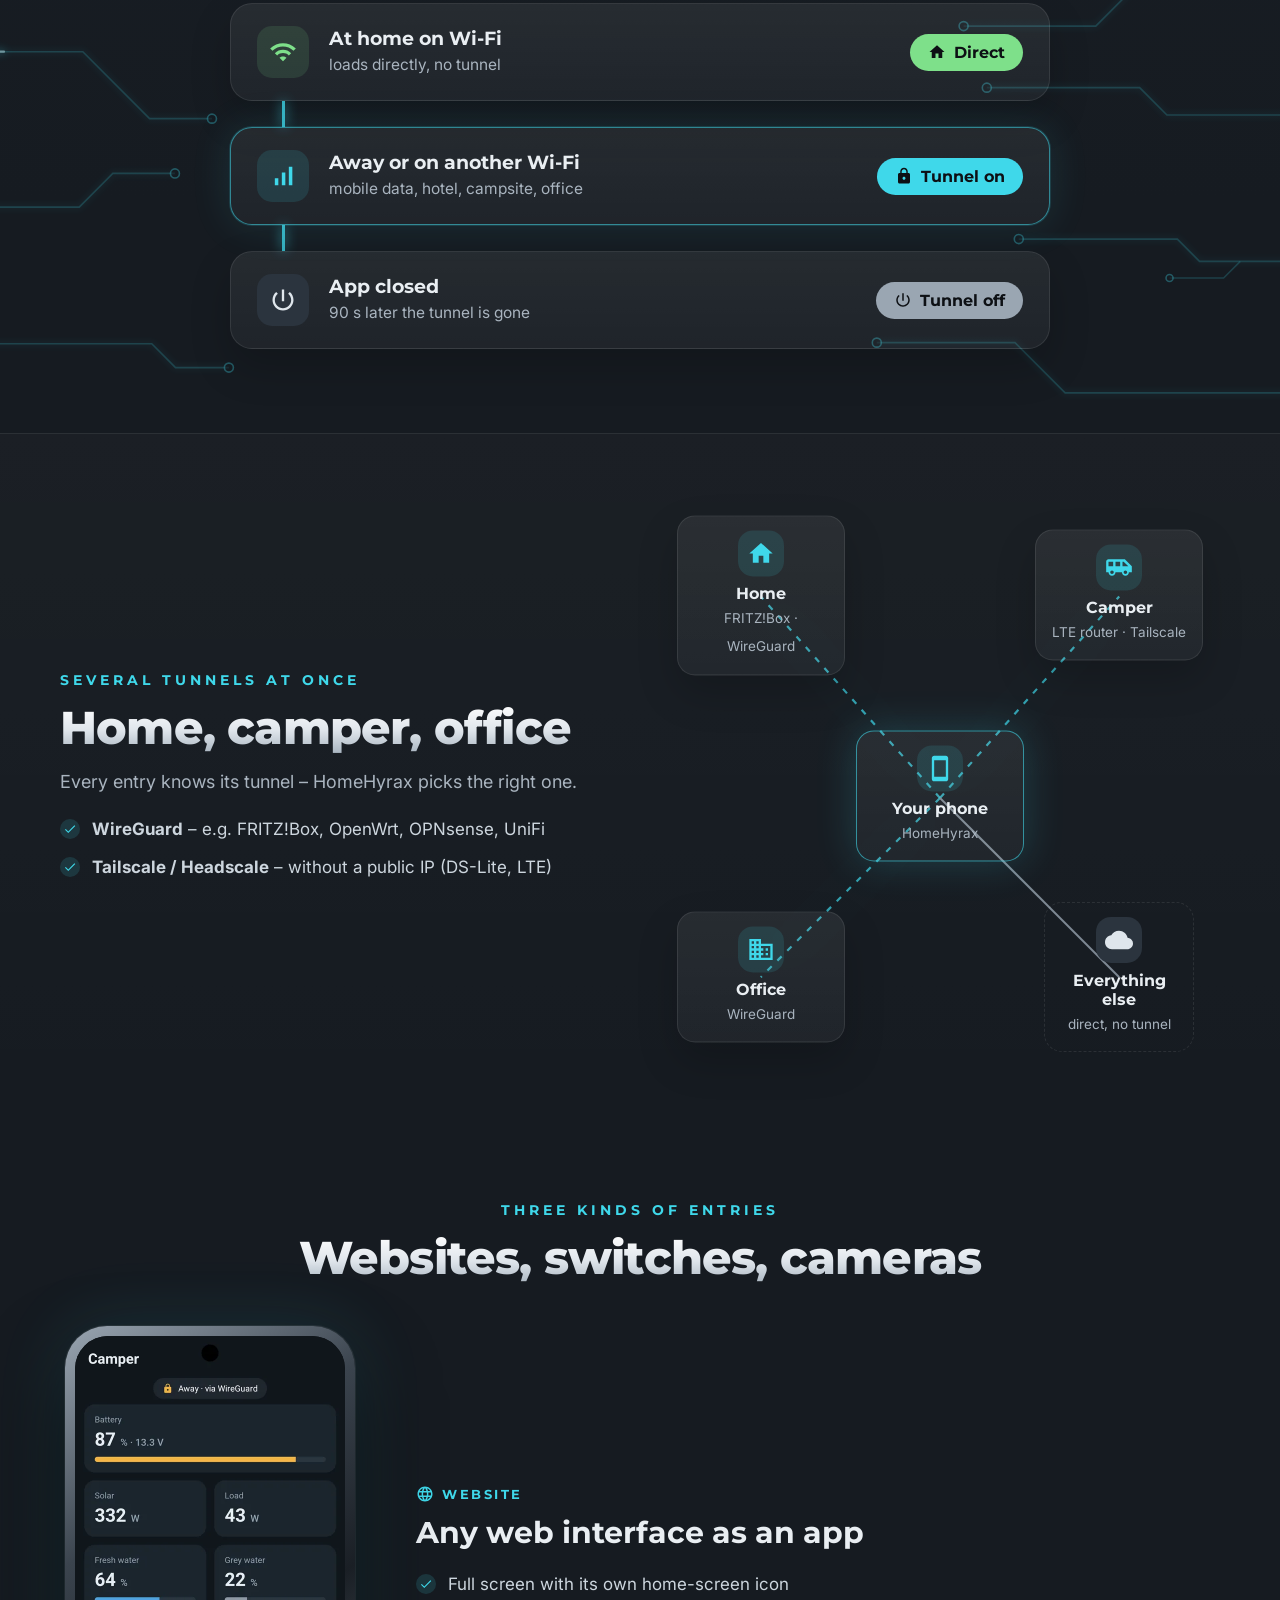
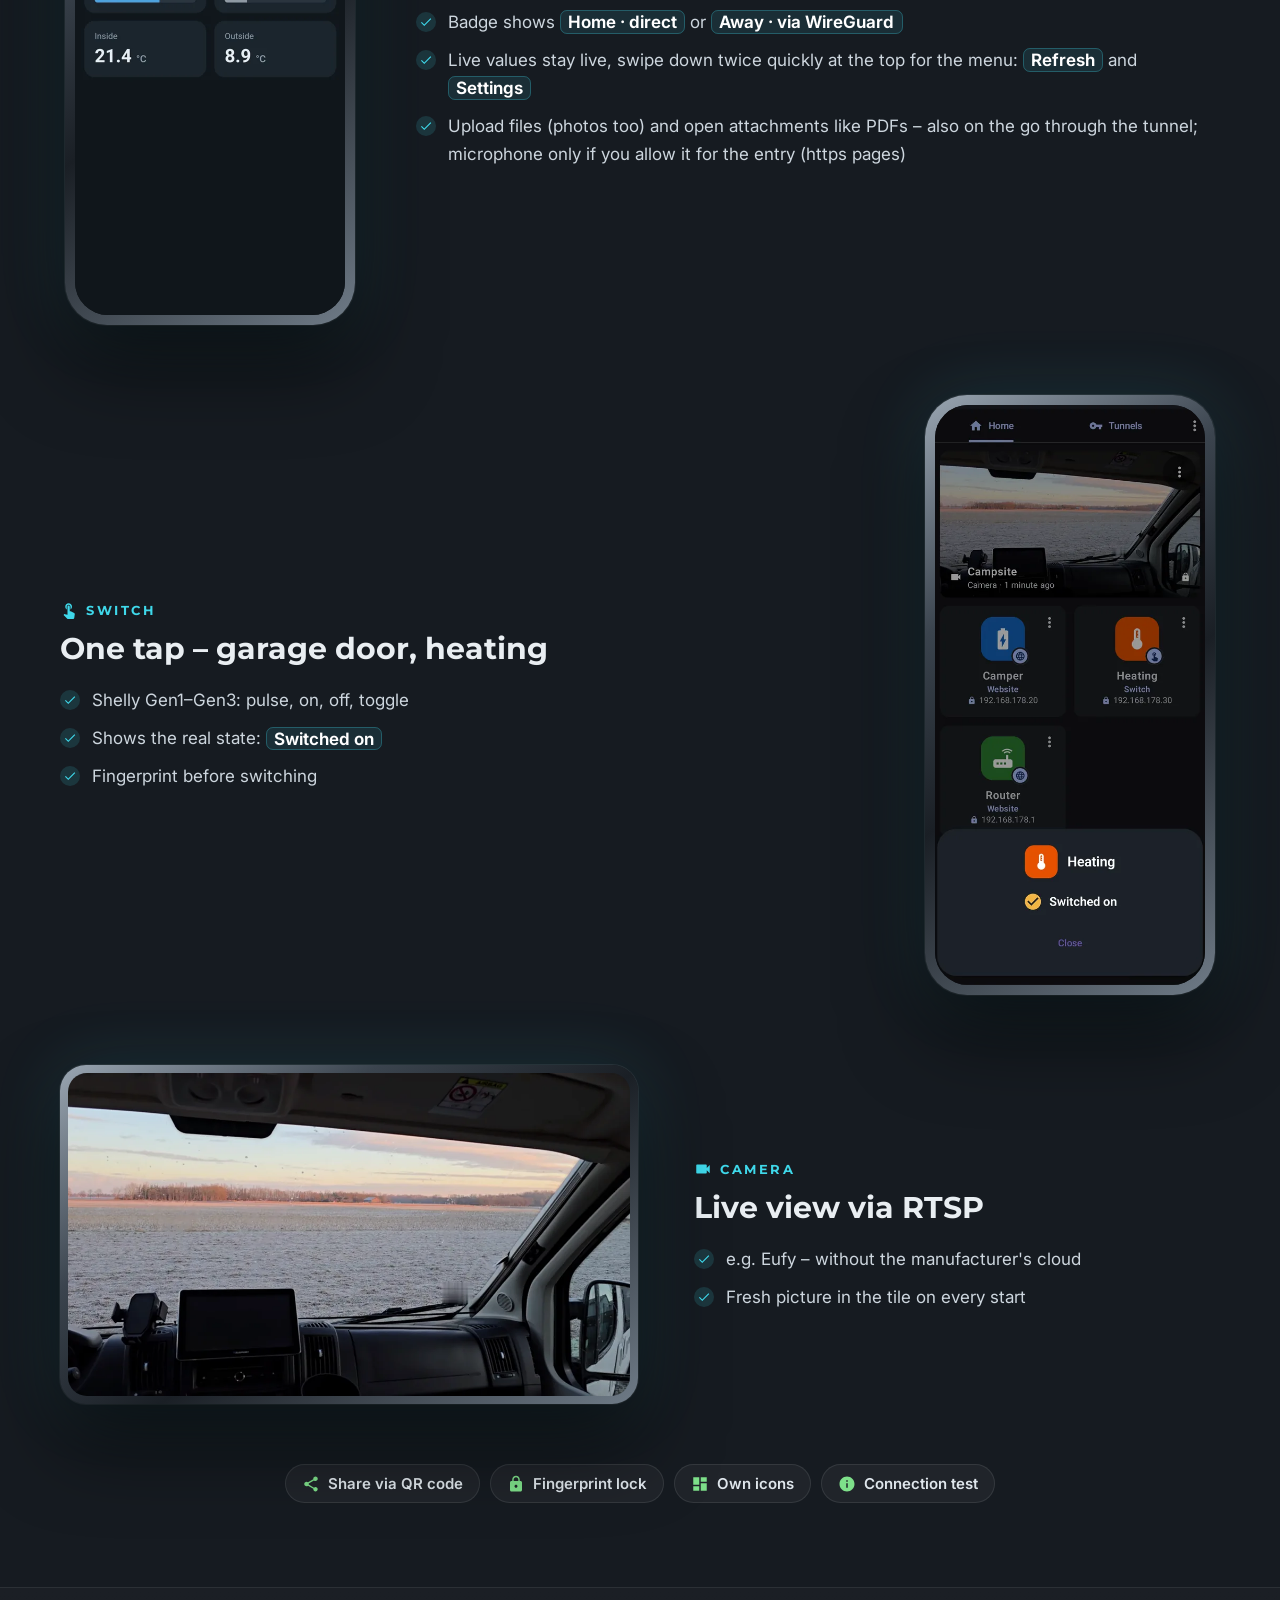
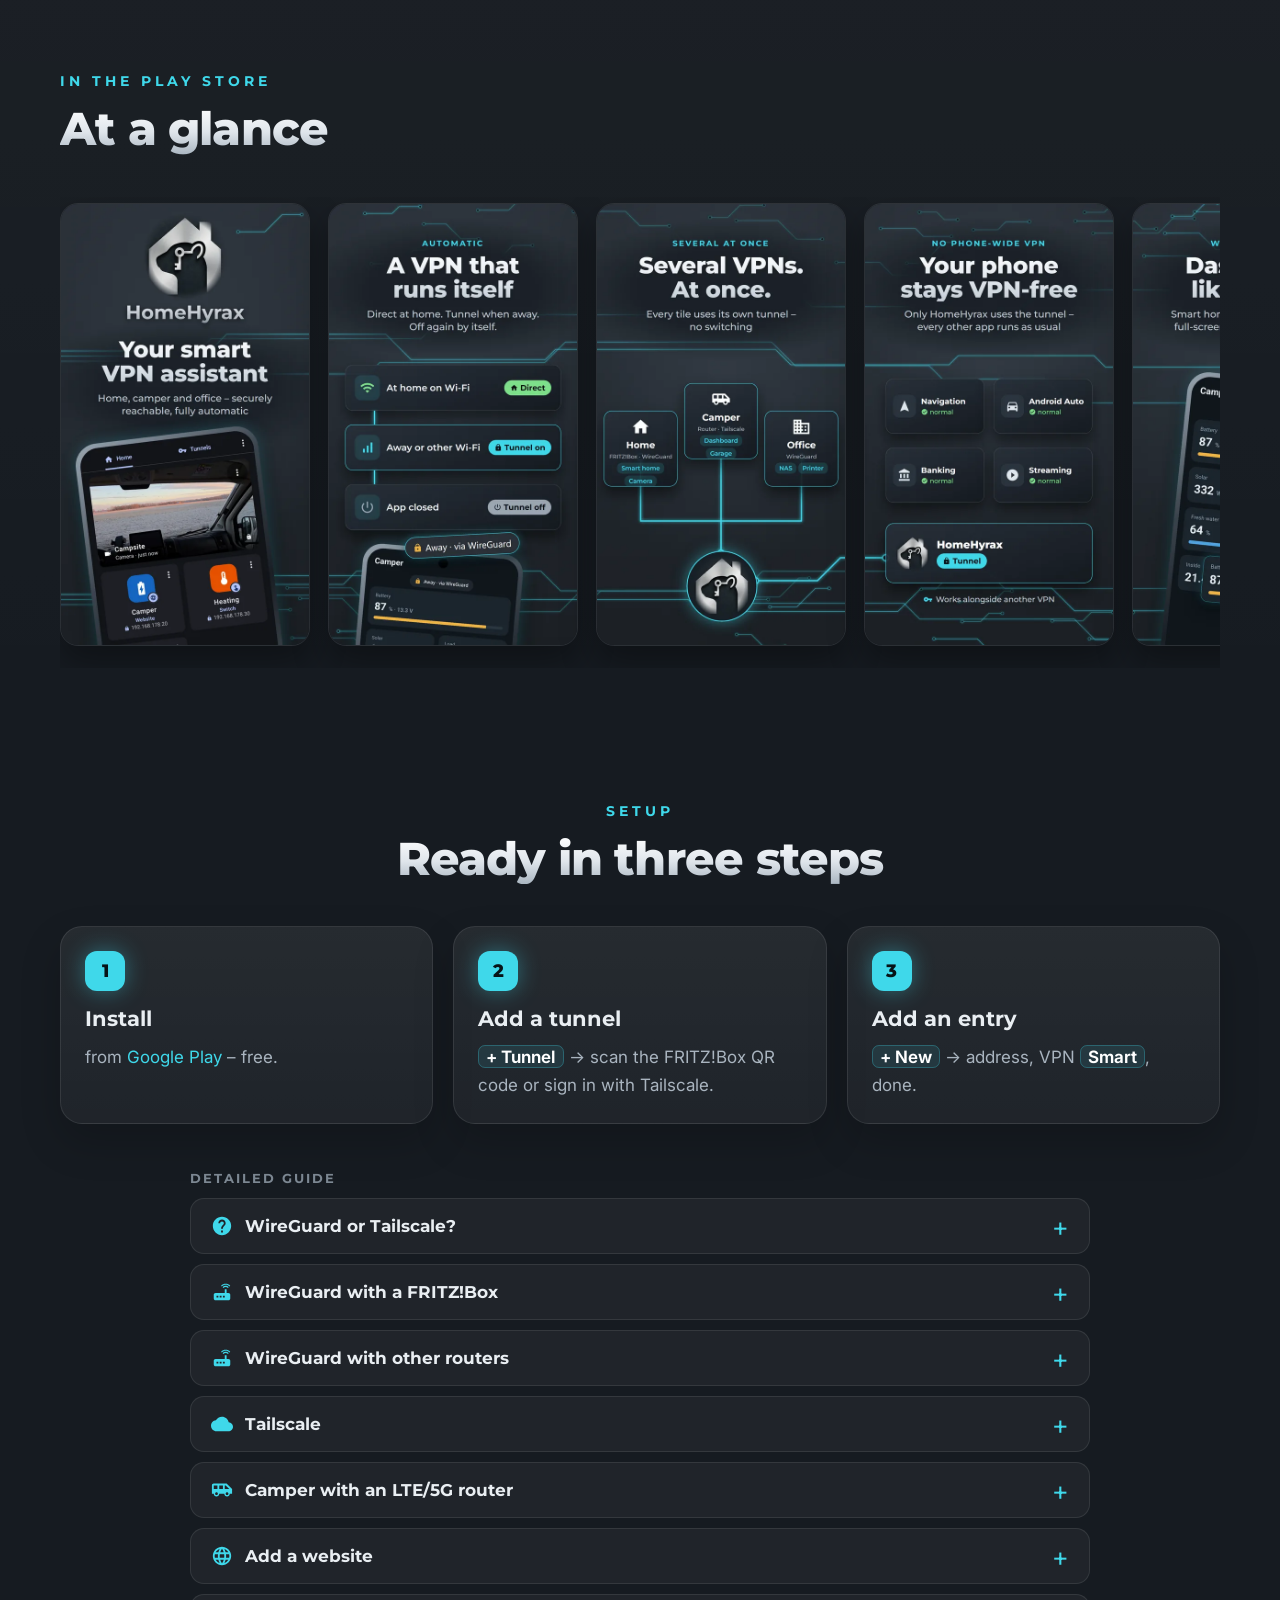
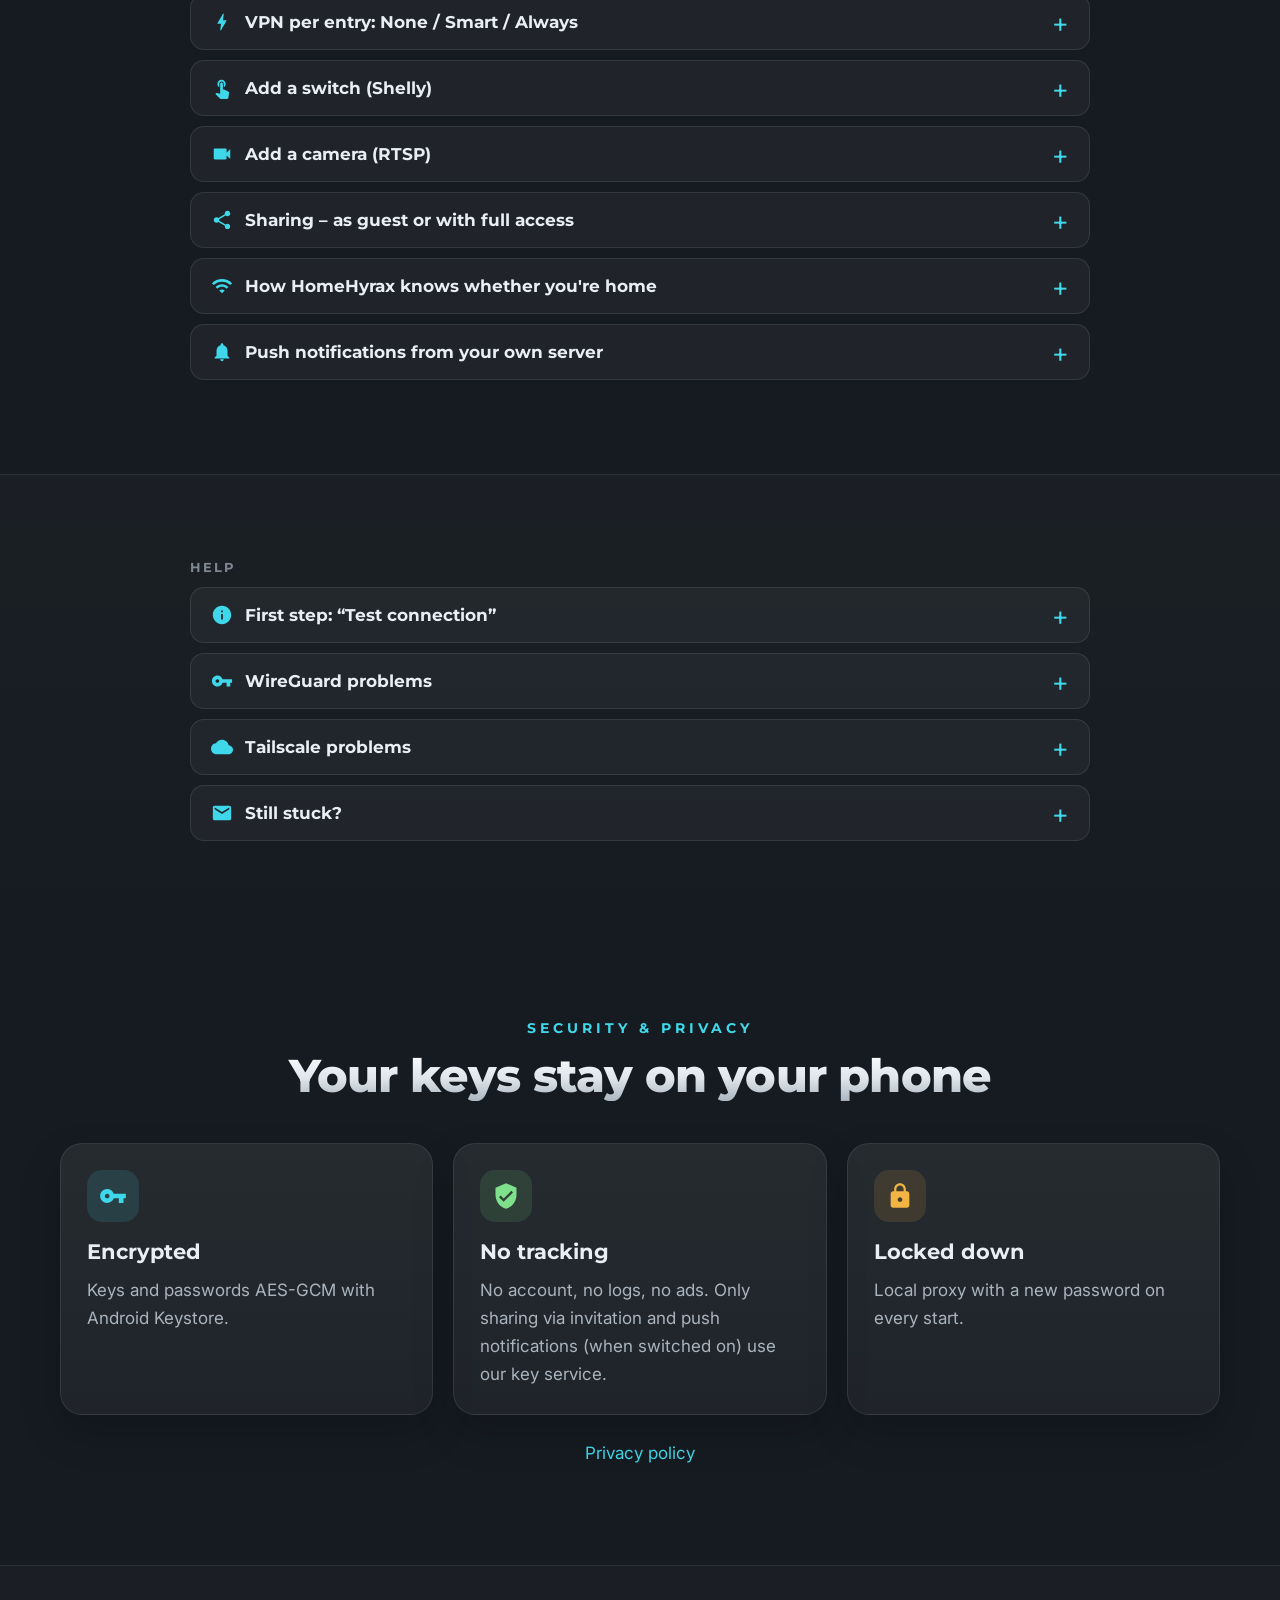
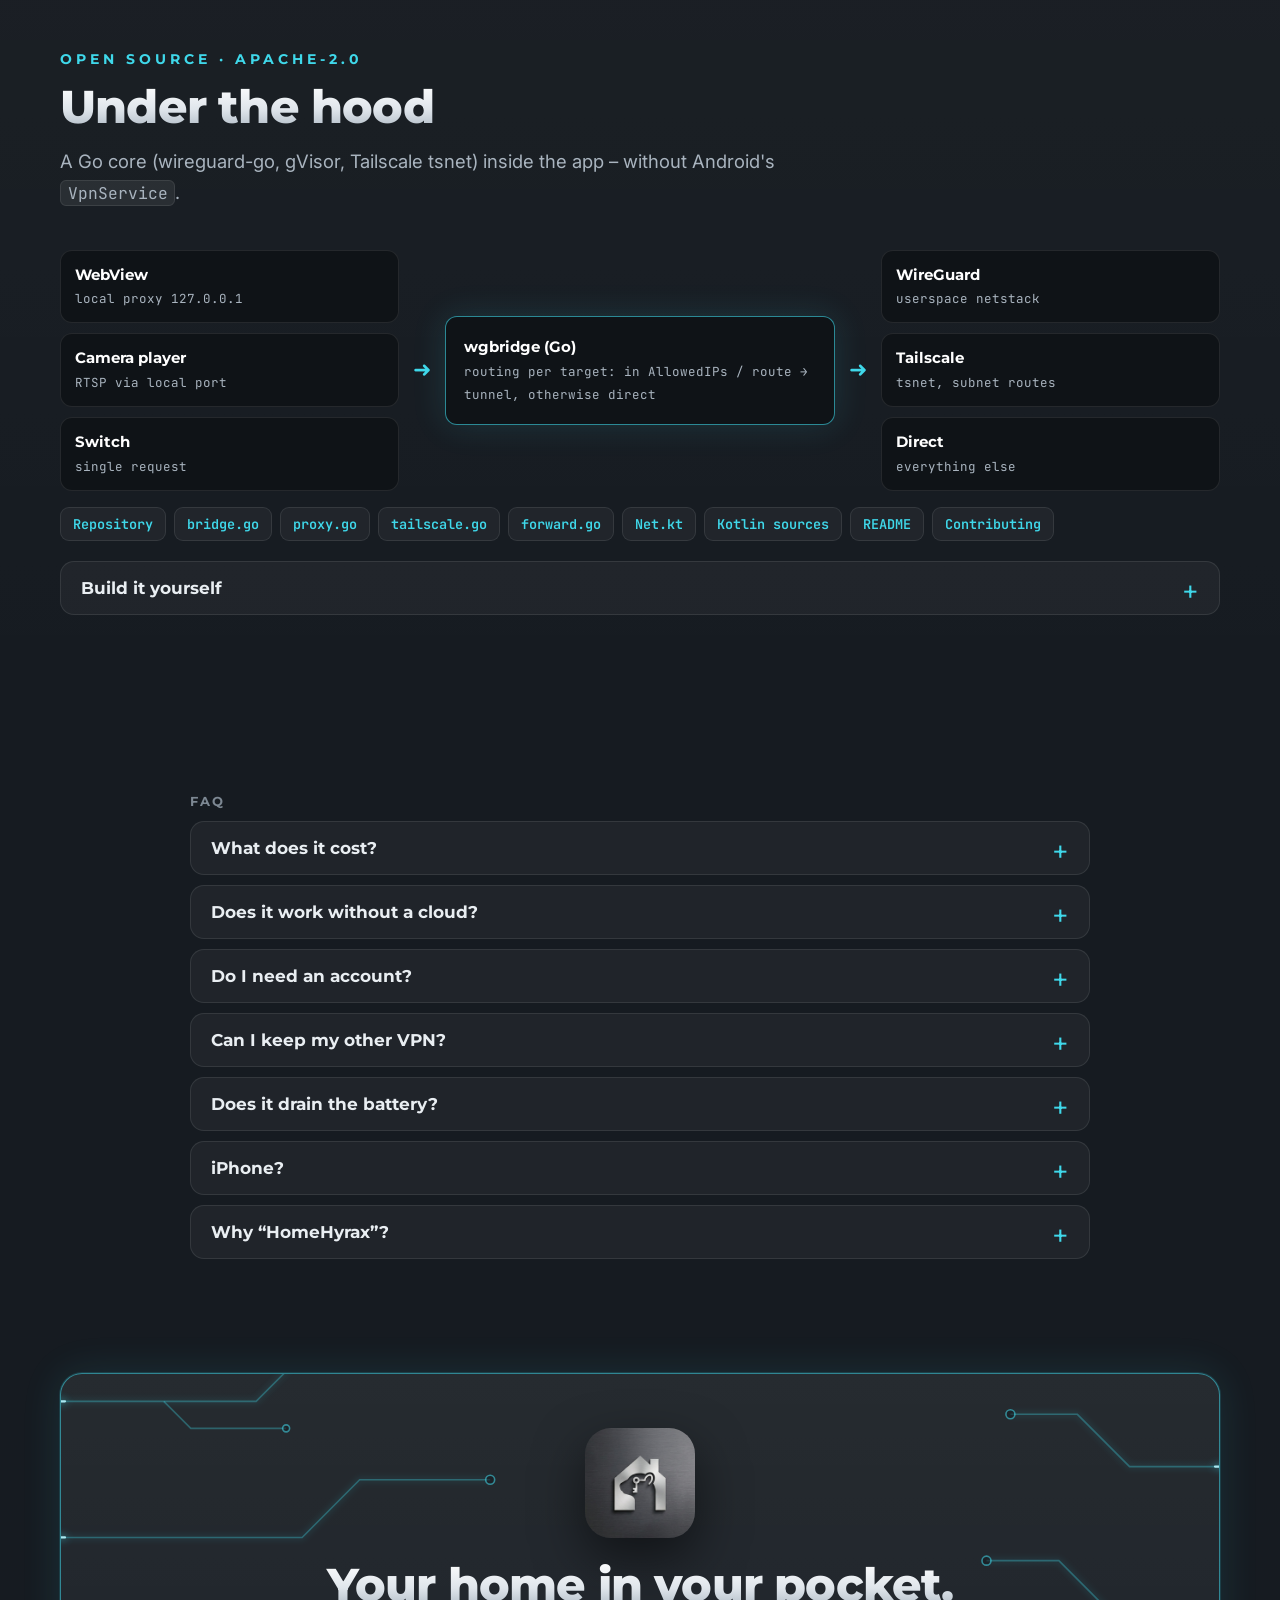
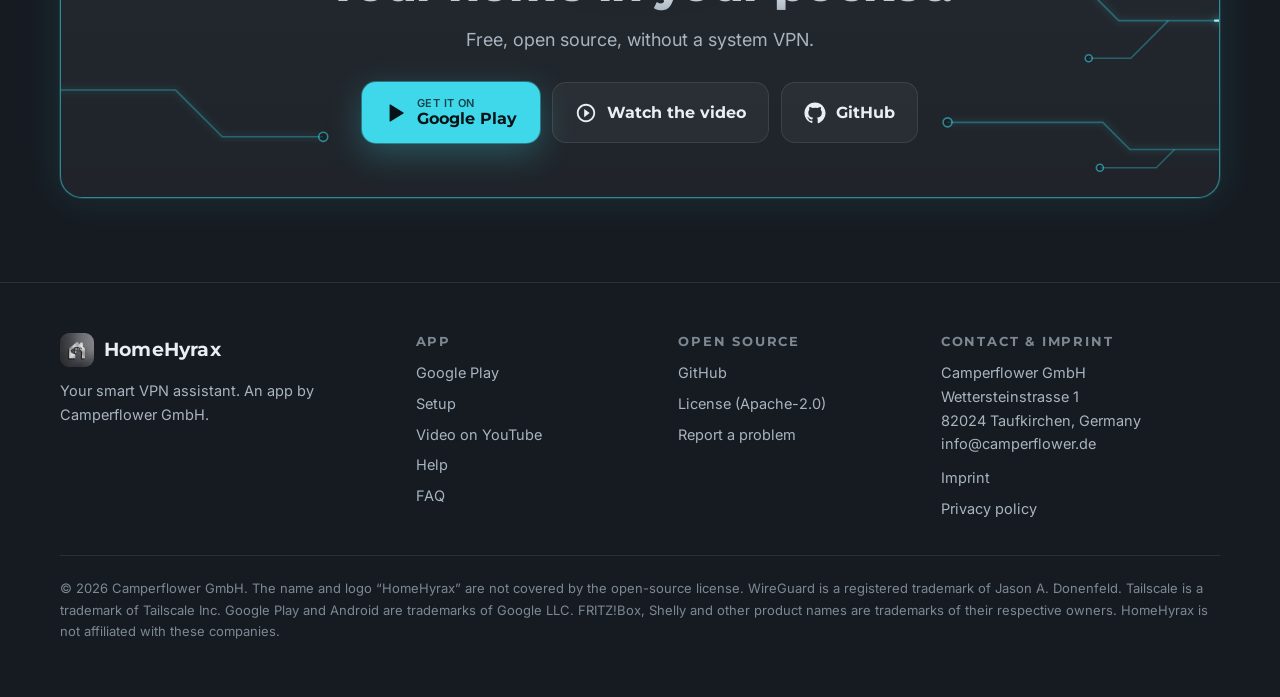
==== commit 1e087843: "Update 2026-10-31" ====
--- a/site/public/index.html
+++ b/site/public/index.html
@@ -289,7 +289,7 @@
               <h4><svg width="22" height="22" style="color:var(--cyan)"><use href="#i-key"/></svg>WireGuard</h4>
               <span class="best">Fastest and most private</span>
               <ul>
-                <li>Phone connects <b>directly</b> to your router, nobody in between</li>
+                <li>Phone connects <b>directly</b> to your router – no account, no cloud service in between</li>
                 <li>Needs a connection reachable from outside: own public IPv4 (classic DSL/fiber) or IPv6</li>
                 <li>Built into the FRITZ!Box from FRITZ!OS 7.50</li>
               </ul>
@@ -301,7 +301,7 @@
                 <li>For DS-Lite, CGNAT, many cable/fiber lines, LTE/5G routers – e.g. in the camper</li>
                 <li>No port forwarding: both sides connect outward</li>
                 <li>Needs a device at home as subnet router (Raspberry Pi, NAS …)</li>
-                <li>Sign-in via Tailscale (free for personal use) or your own Headscale server</li>
+                <li>Sign-in and coordination via Tailscale's servers (free for personal use, data end-to-end encrypted) – or via your own Headscale server</li>
               </ul>
             </div>
           </div>
@@ -374,12 +374,23 @@
           <p class="muted">With an <b>auth key</b> (Tailscale admin → Settings → Keys) you can skip the browser sign-in, e.g. for a family phone. When sharing via QR code, HomeHyrax never passes the auth key on.</p>
 </div></details>
 <details id="g-camper"><summary><svg><use href="#i-camper"/></svg>Camper with an LTE/5G router</summary><div>
-          <p>Mobile routers are almost never reachable from outside – take Tailscale.</p>
+          <p>Mobile routers are almost never reachable from outside – so your phone cannot connect to the camper directly. Give the camper its own address range (e.g. <code>192.168.50.0/24</code>), different from home – otherwise the same addresses get mixed up.</p>
+          <h4>a) With Tailscale (the easy way)</h4>
           <ul class="ticks">
             <li>Larger Teltonika models (RUTX, RUTM, TRB1/TRB5) offer Tailscale as a package (System → Package Manager, then Services → VPN → Tailscale; see Teltonika wiki “Tailscale Configuration Example”).</li>
             <li>Small models like the <b>RUT200</b> don't have enough memory: connect a <b>Raspberry Pi Zero 2 W</b> by Wi-Fi or LAN and set it up as subnet router as above.</li>
-            <li>Give the camper its own address range (e.g. <code>192.168.50.0/24</code>), different from home – otherwise the same addresses get mixed up.</li>
+            <li>Tailscale is free for personal use; sign-in and coordination run via Tailscale's servers. Without any third-party service: your own Headscale server (needs a computer reachable from outside, often a rented server).</li>
           </ul>
+          <h4>b) Without a cloud service: a WireGuard node at home</h4>
+          <p>For tinkerers. At home, a WireGuard server runs on a device that is always on anyway (Raspberry Pi, Linux computer, NAS). Phone and camper router both connect to it, and the server forwards the phone's requests to the camper – a common WireGuard combination of “hub and spoke” (phone) and “site to site” (camper router with its network). Requirements: your home connection is fit for WireGuard (see <a href="#g-choose">WireGuard or Tailscale?</a>), and the camper router supports WireGuard (e.g. Teltonika RUT200, GL.iNet, OpenWrt).</p>
+          <ol class="steps">
+            <li>In your home router, forward the server's UDP port (e.g. <code>51820</code>) to the server; on the server, switch on forwarding (<code>net.ipv4.ip_forward = 1</code>). So that devices in your home network can answer too: NAT on the server (PiVPN sets this up itself) or static routes in the FRITZ!Box for the tunnel and camper networks via the server (<span class="ui path">Home Network → Network → Network Settings → IPv4 Routes</span>).</li>
+            <li>On the server, add two peers: the phone and the camper router. For the camper router, the camper network goes into <code>AllowedIPs</code> (e.g. <code>10.8.0.3/32, 192.168.50.0/24</code>).</li>
+            <li>In the camper router: <code>Endpoint</code> = dynamic DNS name of your home connection with port (e.g. the MyFRITZ! address), <code>AllowedIPs</code> = tunnel network (e.g. <code>10.8.0.0/24</code>), <code>PersistentKeepalive = 25</code> – the camper opens the connection itself and keeps it open on mobile networks. The <code>AllowedIPs</code> must apply as routes there (Teltonika: “Route Allowed IPs”), and the firewall must allow traffic from the tunnel into the camper network.</li>
+            <li>Load the phone's configuration into HomeHyrax. <code>AllowedIPs</code> lists the tunnel network, home network and camper network – or <code>0.0.0.0/0</code>, which works too: HomeHyrax still sends only the addresses of the assigned tiles through the tunnel. Then assign the tiles of the camper devices (e.g. <code>192.168.50.10</code>) to this tunnel.</li>
+          </ol>
+          <p class="muted">Guides (Pro Custodibus): <a href="https://www.procustodibus.com/blog/2020/11/wireguard-hub-and-spoke-config/">Hub and Spoke</a>, <a href="https://www.procustodibus.com/blog/2020/12/wireguard-site-to-site-config/">Site to Site</a>. We have not yet run this setup with a real camper. Questions to <a href="mailto:info@camperflower.de">info@camperflower.de</a>.</p>
+          <div class="note"><svg><use href="#i-info"/></svg><p><b>And with just the FRITZ!Box?</b> The FRITZ!Box can join the camper router to your home network via <span class="ui path">Link Networks</span>: then your home network reaches the camper devices and vice versa. For access between two linked sites, however, AVM requires a separate connection between them. So requests from your phone on the go are not expected to reach the camper via the FRITZ!Box – that takes option a) or b).</p></div>
 </div></details>
 <details id="g-web"><summary><svg><use href="#i-web"/></svg>Add a website</summary><div>
           <ol class="steps">
@@ -500,7 +511,7 @@
     </div>
     <div class="grid g3">
       <div class="card"><div class="ico c"><svg><use href="#i-key"/></svg></div><h3>Encrypted</h3><p class="muted">Keys and passwords AES-GCM with Android Keystore.</p></div>
-      <div class="card"><div class="ico g"><svg><use href="#i-shield"/></svg></div><h3>No tracking</h3><p class="muted">No account, no logs, no ads. Only sharing via invitation uses our key service.</p></div>
+      <div class="card"><div class="ico g"><svg><use href="#i-shield"/></svg></div><h3>No tracking</h3><p class="muted">No account, no logs, no ads. Only sharing via invitation and push notifications (when switched on) use our key service.</p></div>
       <div class="card"><div class="ico y"><svg><use href="#i-lock"/></svg></div><h3>Locked down</h3><p class="muted">Local proxy with a new password on every start.</p></div>
     </div>
     <p class="muted" style="text-align:center;margin-top:24px"><a href="https://camperflower.de/homehyrax-datenschutz/">Privacy policy</a></p>
@@ -558,6 +569,7 @@
   <div class="wrap" style="max-width:900px">
     <p class="acc-title">FAQ</p>
     <details><summary>What does it cost?</summary><div><p>Nothing. No subscription, no ads. Tailscale is free for personal use.</p></div></details>
+    <details><summary>Does it work without a cloud?</summary><div><p>With WireGuard, yes: your phone connects directly to your router. Tailscale needs Tailscale's servers for sign-in and coordination (free for personal use, data end-to-end encrypted) – or your own Headscale server. Only sharing via invitation and the optional push notifications use our key service (push also via Google Firebase).</p></div></details>
     <details><summary>Do I need an account?</summary><div><p>Not with us. WireGuard needs none at all; Tailscale uses your Tailscale account or your own Headscale.</p></div></details>
     <details><summary>Can I keep my other VPN?</summary><div><p>Yes. HomeHyrax doesn't use Android's VPN slot.</p></div></details>
     <details><summary>Does it drain the battery?</summary><div><p>No. The tunnel only exists while an entry is open and is gone 90 s after closing.</p></div></details>
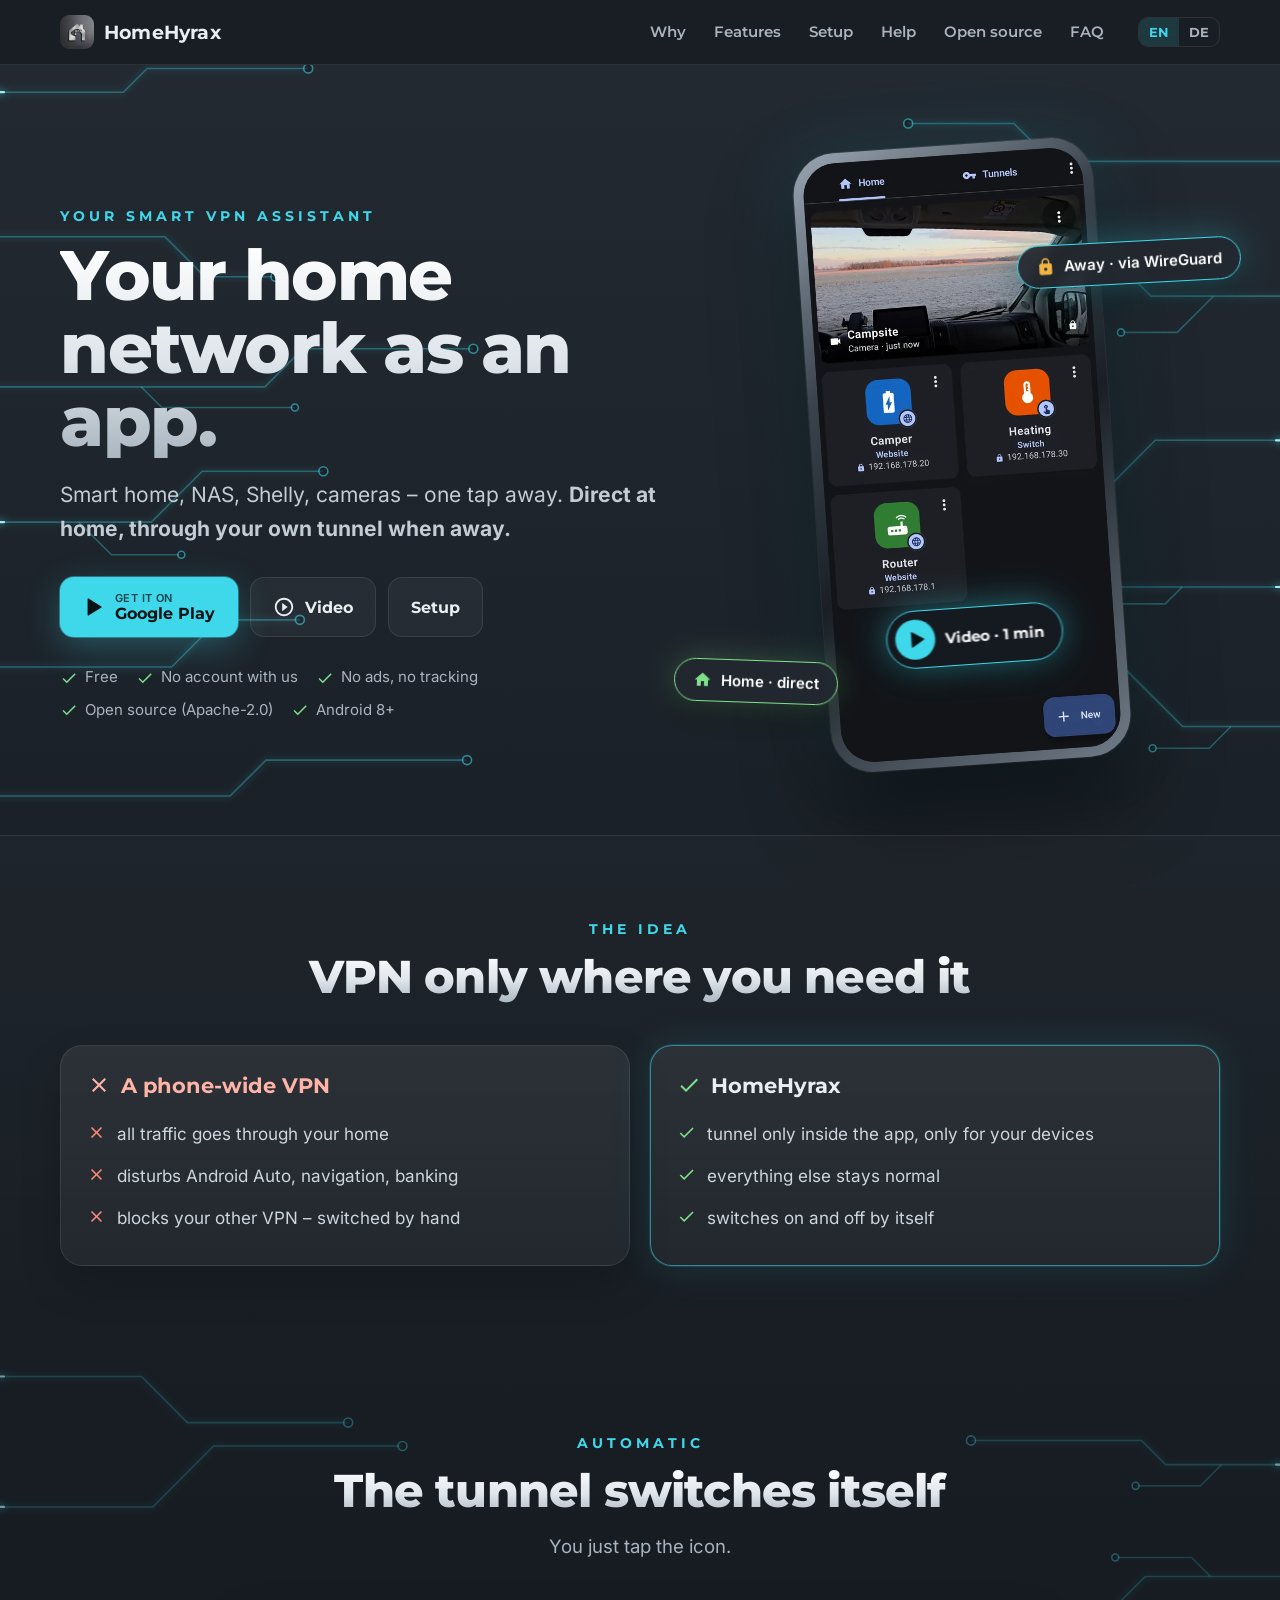
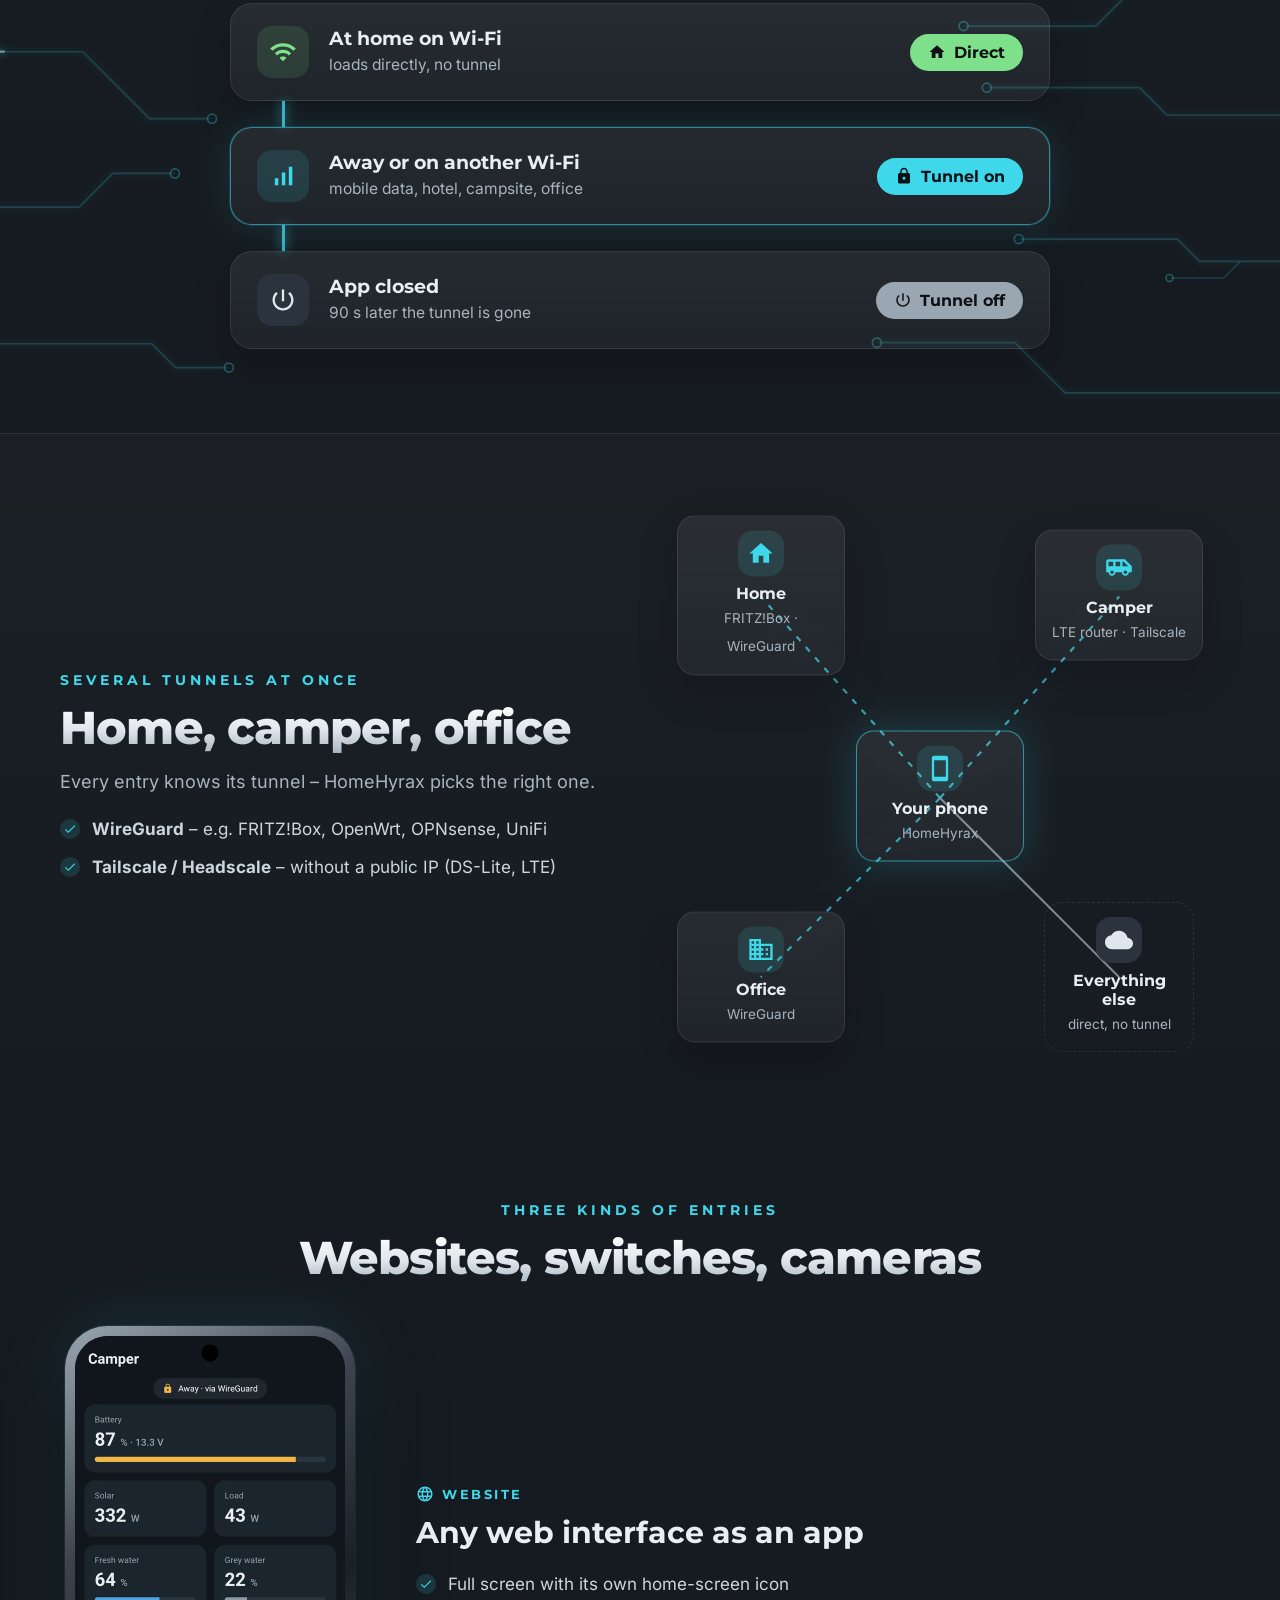
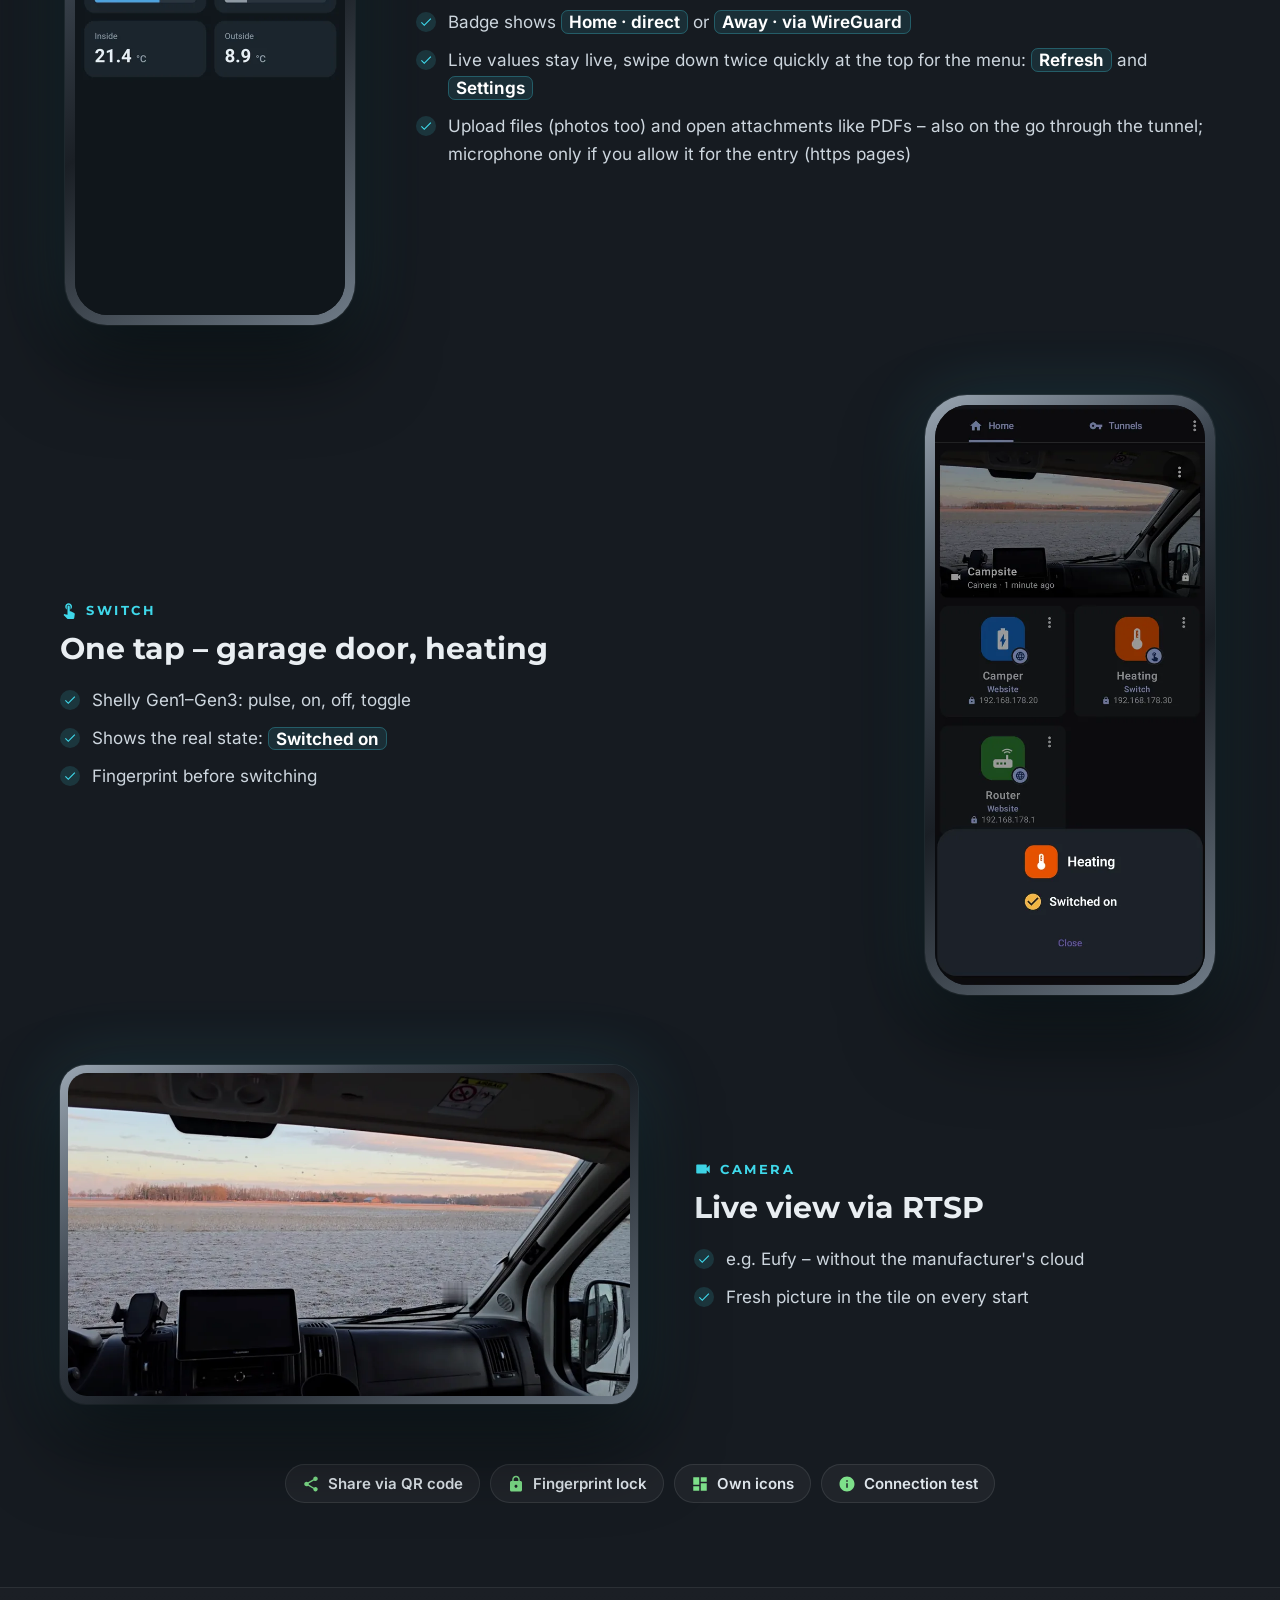
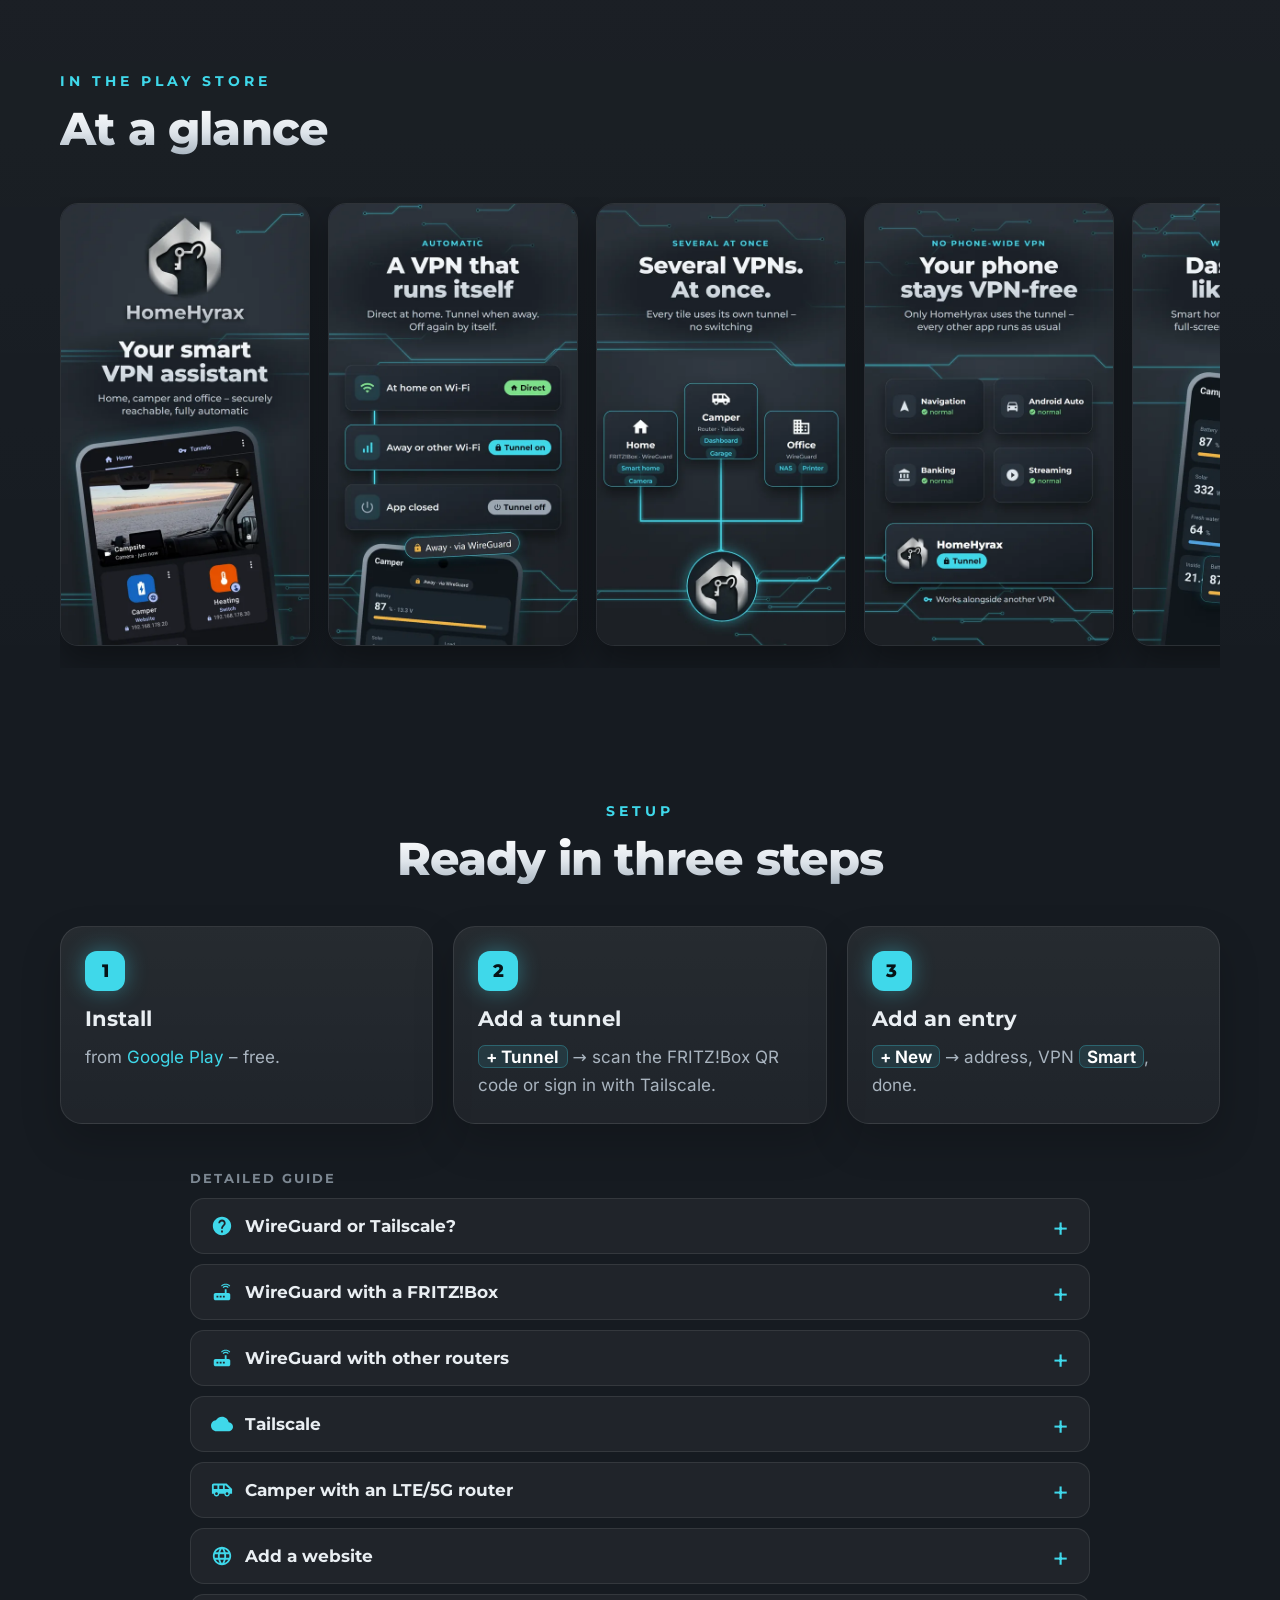
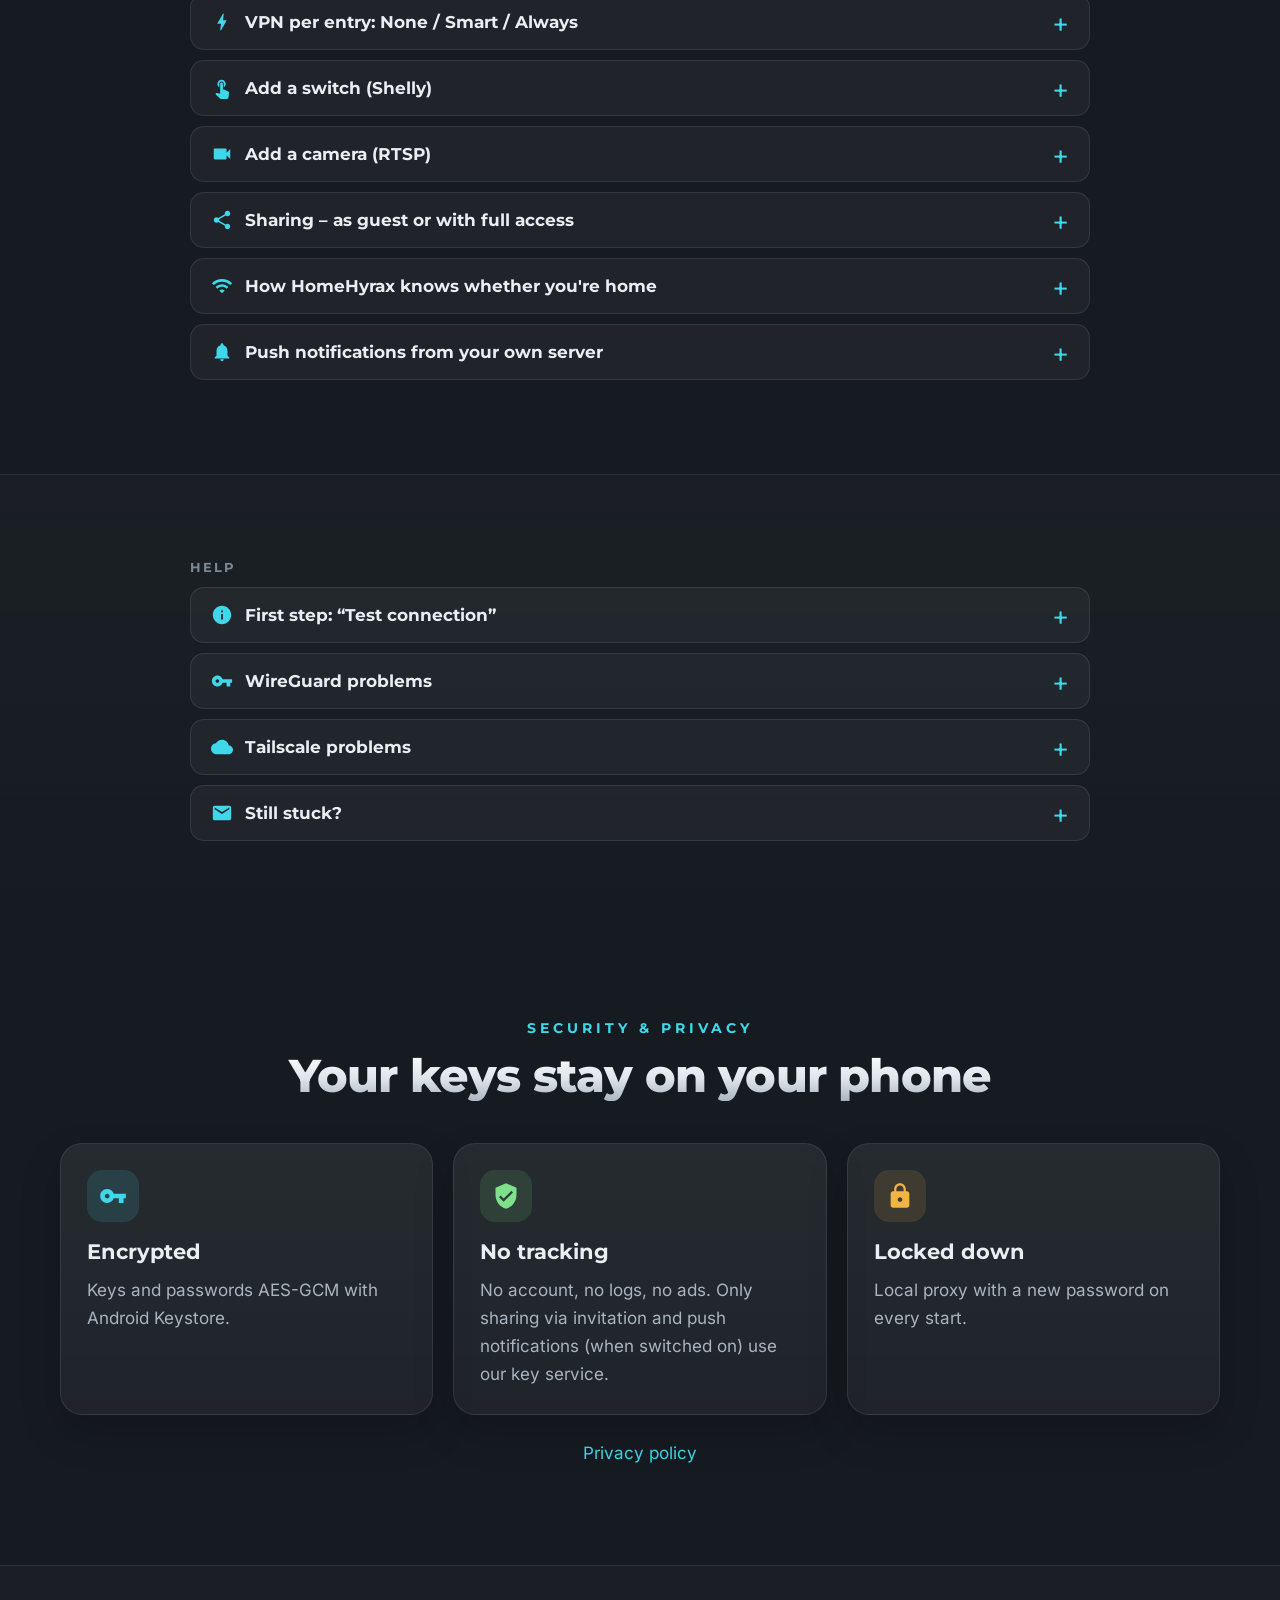
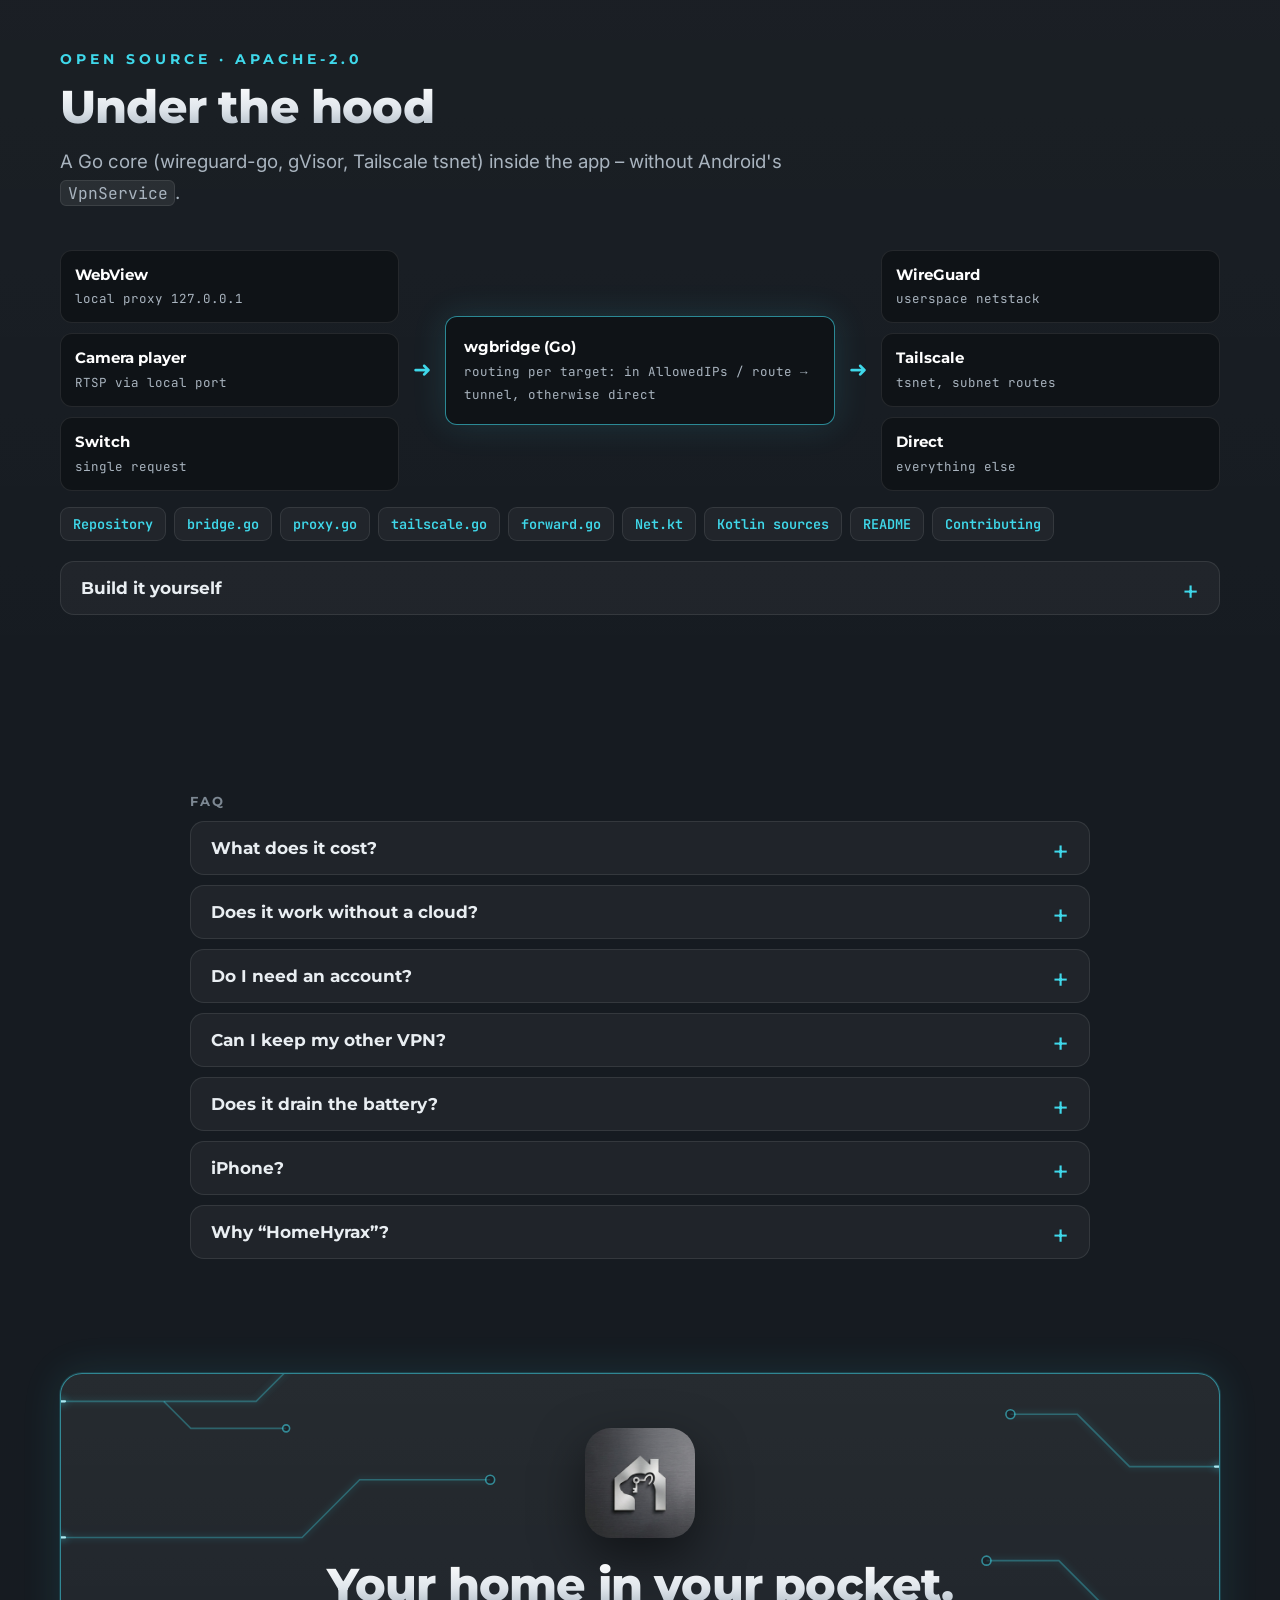
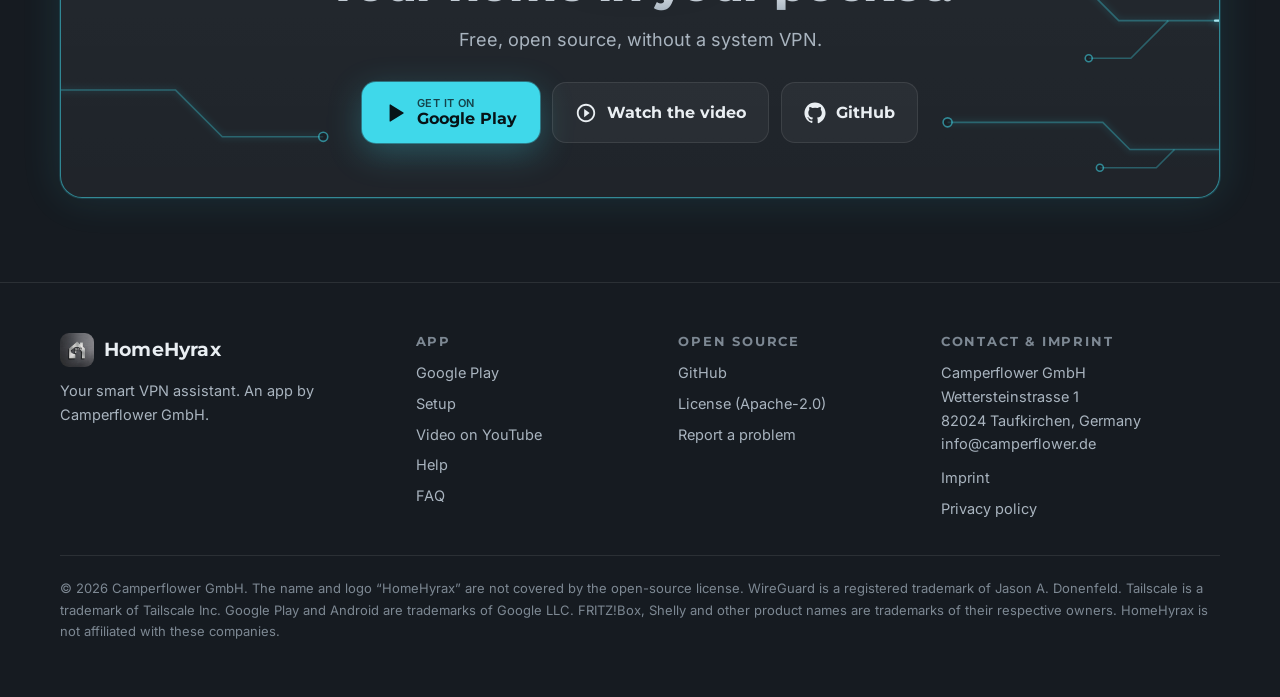
==== commit 14e8fd84: "Update 2026-10-31" ====
--- a/site/public/index.html
+++ b/site/public/index.html
@@ -16,9 +16,6 @@
 <meta property="og:image" content="https://homehyrax.com/assets/img/promo-en-1-assistent.webp">
 <meta name="theme-color" content="#161b21">
 <link rel="icon" href="assets/img/logo.png">
-<link rel="preconnect" href="https://fonts.googleapis.com">
-<link rel="preconnect" href="https://fonts.gstatic.com" crossorigin>
-<link href="https://fonts.googleapis.com/css2?family=Inter:wght@400;500;600;700&family=JetBrains+Mono:wght@400;600&family=Montserrat:wght@600;700;800&display=swap" rel="stylesheet">
 <link rel="stylesheet" href="assets/style.css">
 </head>
 <body>
@@ -60,6 +57,9 @@
 <symbol id="i-family" viewBox="0 0 24 24" fill="currentColor"><path d="M16 11c1.66 0 2.99-1.34 2.99-3S17.66 5 16 5c-1.66 0-3 1.34-3 3s1.34 3 3 3zm-8 0c1.66 0 2.99-1.34 2.99-3S9.66 5 8 5C6.34 5 5 6.34 5 8s1.34 3 3 3zm0 2c-2.33 0-7 1.17-7 3.5V19h14v-2.5c0-2.33-4.67-3.5-7-3.5zm8 0c-.29 0-.62.02-.97.05 1.16.84 1.97 1.97 1.97 3.45V19h6v-2.5c0-2.33-4.67-3.5-7-3.5z"/></symbol>
 <symbol id="i-bell" viewBox="0 0 24 24" fill="currentColor"><path d="M12 22c1.1 0 2-.9 2-2h-4c0 1.1.89 2 2 2zm6-6v-5c0-3.07-1.64-5.64-4.5-6.32V4c0-.83-.67-1.5-1.5-1.5s-1.5.67-1.5 1.5v.68C7.63 5.36 6 7.92 6 11v5l-2 2v1h16v-1l-2-2z"/></symbol>
 <symbol id="i-help" viewBox="0 0 24 24" fill="currentColor"><path d="M12 2C6.48 2 2 6.48 2 12s4.48 10 10 10 10-4.48 10-10S17.52 2 12 2zm1 17h-2v-2h2v2zm2.07-7.75l-.9.92C13.45 12.9 13 13.5 13 15h-2v-.5c0-1.1.45-2.1 1.17-2.83l1.24-1.26c.37-.36.59-.86.59-1.41 0-1.1-.9-2-2-2s-2 .9-2 2H8c0-2.21 1.79-4 4-4s4 1.79 4 4c0 .88-.36 1.68-.93 2.25z"/></symbol>
+<symbol id="i-thermo" viewBox="0 0 24 24" fill="currentColor"><path d="M15 13V5c0-1.66-1.34-3-3-3S9 3.34 9 5v8c-1.21.91-2 2.37-2 4 0 2.76 2.24 5 5 5s5-2.24 5-5c0-1.63-.79-3.09-2-4zm-4-8c0-.55.45-1 1-1s1 .45 1 1h-1v1h1v2h-1v1h1v2h-2V5z"/></symbol>
+<symbol id="i-battery" viewBox="0 0 24 24" fill="currentColor"><path d="M15.67 4H14V2h-4v2H8.33C7.6 4 7 4.6 7 5.33v15.33C7 21.4 7.6 22 8.33 22h7.33c.74 0 1.34-.6 1.34-1.33V5.33C17 4.6 16.4 4 15.67 4zM11 20v-5.5H9L13 7v5.5h2L11 20z"/></symbol>
+<symbol id="i-bulb" viewBox="0 0 24 24" fill="currentColor"><path d="M9 21c0 .55.45 1 1 1h4c.55 0 1-.45 1-1v-1H9v1zm3-19C8.14 2 5 5.14 5 9c0 2.38 1.19 4.47 3 5.74V17c0 .55.45 1 1 1h6c.55 0 1-.45 1-1v-2.26c1.81-1.27 3-3.36 3-5.74 0-3.86-3.14-7-7-7z"/></symbol>
 </svg>
 
 <a class="skip" href="#main">Skip to content</a>
--- a/site/public/assets/style.css
+++ b/site/public/assets/style.css
@@ -1,4 +1,8 @@
 /* HomeHyrax – Webseite. Look wie die Store-Bilder: Schiefergrund, tuerkise Leiterbahnen, Metall-Schrift, Glas-Karten */
+/* Schriften selbst gehostet (keine Abrufe bei Google, OFL in fonts/OFL.txt), Teilmenge latin */
+@font-face { font-family: 'Inter'; font-style: normal; font-weight: 400 700; font-display: swap; src: url(fonts/inter.woff2) format('woff2'); }
+@font-face { font-family: 'Montserrat'; font-style: normal; font-weight: 600 800; font-display: swap; src: url(fonts/montserrat.woff2) format('woff2'); }
+@font-face { font-family: 'JetBrains Mono'; font-style: normal; font-weight: 400 600; font-display: swap; src: url(fonts/jetbrains-mono.woff2) format('woff2'); }
 :root {
   --bg: #161b21;
   --bg-2: #1b2128;
@@ -41,6 +45,7 @@
 pre code { background: none; border: 0; padding: 0; font-size: .86em; }
 pre .c { color: #6f7c88; }
 .wrap { width: min(var(--wrap), 100% - 32px); margin-inline: auto; }
+[hidden] { display: none !important; }
 .skip { position: absolute; left: -999px; }
 .skip:focus { left: 16px; top: 16px; z-index: 100; background: var(--cyan); color: #000; padding: 8px 14px; border-radius: 8px; }
 
@@ -387,3 +392,71 @@
   .btn { padding: 12px 18px; }
   .brand span { display: none; }
 }
+
+/* ---------- Landeseite /rollup1 (QR-Code des Roll-Ups) ---------- */
+.btn-sm { padding: 8px 14px; font-size: 14.5px; border-radius: 11px; gap: 7px; white-space: nowrap; }
+.btn-sm svg { width: 18px; height: 18px; }
+.lp .top .btn-sm { margin-left: 8px; }
+.lp h1 .orange { background: none; -webkit-text-fill-color: #f7931d; color: #f7931d; }
+.actions { display: grid; gap: 12px; max-width: 520px; }
+.action {
+  display: flex; align-items: center; gap: 16px; width: 100%; padding: 14px 18px; border-radius: 18px; text-align: left;
+  background: linear-gradient(180deg, #2a323b, #222930); border: 1px solid var(--line); color: var(--text);
+  font: inherit; cursor: pointer; transition: transform .15s, background .15s, box-shadow .15s;
+}
+.action:hover { text-decoration: none; transform: translateY(-1px); background: #2e3740; }
+.action b { display: block; font: 700 19px/1.2 var(--head); }
+.action small { display: block; color: var(--muted); font-size: 14.5px; margin-top: 2px; }
+.a-ico { flex: none; width: 50px; height: 50px; border-radius: 14px; display: grid; place-items: center; background: var(--cyan-soft); color: var(--cyan); }
+.a-ico svg { width: 26px; height: 26px; }
+.action.main { background: var(--cyan); border-color: transparent; color: #071317; box-shadow: 0 0 0 1px rgba(63, 216, 234, .4), 0 10px 34px rgba(63, 216, 234, .28); }
+.action.main small { color: #0b3940; }
+.action.main .a-ico { background: rgba(7, 19, 23, .14); color: #071317; }
+.action.main:hover { background: #5fe0ef; }
+.ios-note { max-width: 520px; }
+/* Szene wie auf dem Roll-Up: Gemini-Bild, davor das Handy mit der App am Anfang des Tunnels, Etiketten */
+.szene { position: relative; margin: 0; width: 100%; max-width: 470px; justify-self: center; aspect-ratio: 900 / 1205;
+  border-radius: 26px; overflow: hidden; border: 1px solid var(--line); box-shadow: 0 40px 80px rgba(0, 0, 0, .5), 0 0 60px rgba(247, 147, 29, .14); }
+.szene-bild { width: 100%; height: 100%; object-fit: cover; }
+.szene-handy { position: absolute; left: 4%; top: 23%; width: 32%; aspect-ratio: 9 / 18.6; padding: 1.4%; border-radius: 14%/6.8%;
+  background: linear-gradient(145deg, #9aa6b2, #3b444e 30%, #1a1f25 55%, #6f7b87);
+  box-shadow: 0 18px 40px rgba(0, 0, 0, .55), 0 0 34px rgba(247, 147, 29, .55); }
+.szene-handy img { width: 100%; height: 100%; object-fit: cover; object-position: top; border-radius: 11%/5.3%; }
+.etikett { position: absolute; padding: 5px 12px; border-radius: 30px; background: rgba(15, 18, 22, .86); color: #fff;
+  font: 700 clamp(12px, 1.5vw, 15px) var(--head); white-space: nowrap; box-shadow: 0 6px 18px rgba(0, 0, 0, .4); }
+.e-tunnel { right: 4%; top: 39%; color: #f7931d; }
+.e-du { left: 3%; top: 74.5%; }
+.e-camper { right: 4%; top: 79%; }
+.szene figcaption { position: absolute; right: 10px; bottom: 8px; font-size: 11px; color: rgba(255, 255, 255, .75); text-shadow: 0 1px 3px #000; }
+.cando .card h3 { margin-top: 2px; }
+.three.easy { margin-bottom: 20px; }
+.three.easy p { font-size: 16.5px; }
+.needs { display: flex; gap: 10px; align-items: flex-start; justify-content: center; max-width: 760px; margin: 22px auto 0; color: var(--muted); }
+.needs svg { flex: none; width: 20px; height: 20px; color: var(--cyan); margin-top: 3px; }
+.center-cta { text-align: center; margin: 22px 0 0; }
+.center-facts { justify-content: center; text-align: left; gap: 8px 22px; }
+.play-badge { display: inline-flex; align-items: center; }
+.play-badge img { height: 56px; width: auto; }
+.shop-hint { display: flex; align-items: flex-start; gap: 10px; max-width: 620px; margin: 26px auto 0; color: var(--muted); text-align: left; }
+.shop-hint svg { flex: none; width: 22px; height: 22px; color: var(--gold); margin-top: 2px; }
+/* Leiterbahnen auf der Landeseite schwach, hinter Text kaum sichtbar */
+.lp .circuit { opacity: .3; }
+.lp .final .circuit { opacity: .18; }
+@media (max-width: 880px) {
+  .lp .top .btn-sm { margin-left: auto; }
+  .lp .menu-btn { margin-left: 8px; }
+}
+@media (max-width: 560px) {
+  .lp .hero { padding-top: 24px; }
+  .szene-handy { width: 42%; left: 3%; top: 19%; }
+  .e-du { top: 85%; }
+  .e-tunnel { top: 37%; }
+  .lp .brand span { display: inline; font-size: 17px; }
+  .action b { font-size: 17.5px; }
+  .lp .cando { grid-template-columns: repeat(2, 1fr); gap: 12px; }
+  .lp .cando .card { padding: 18px 16px; }
+  .lp .cando h3 { font-size: 17px; }
+  .lp .cando p { font-size: 14.5px; }
+  .needs { justify-content: flex-start; }
+}
+@media (max-width: 380px) { .lp .brand span { display: none; } }
